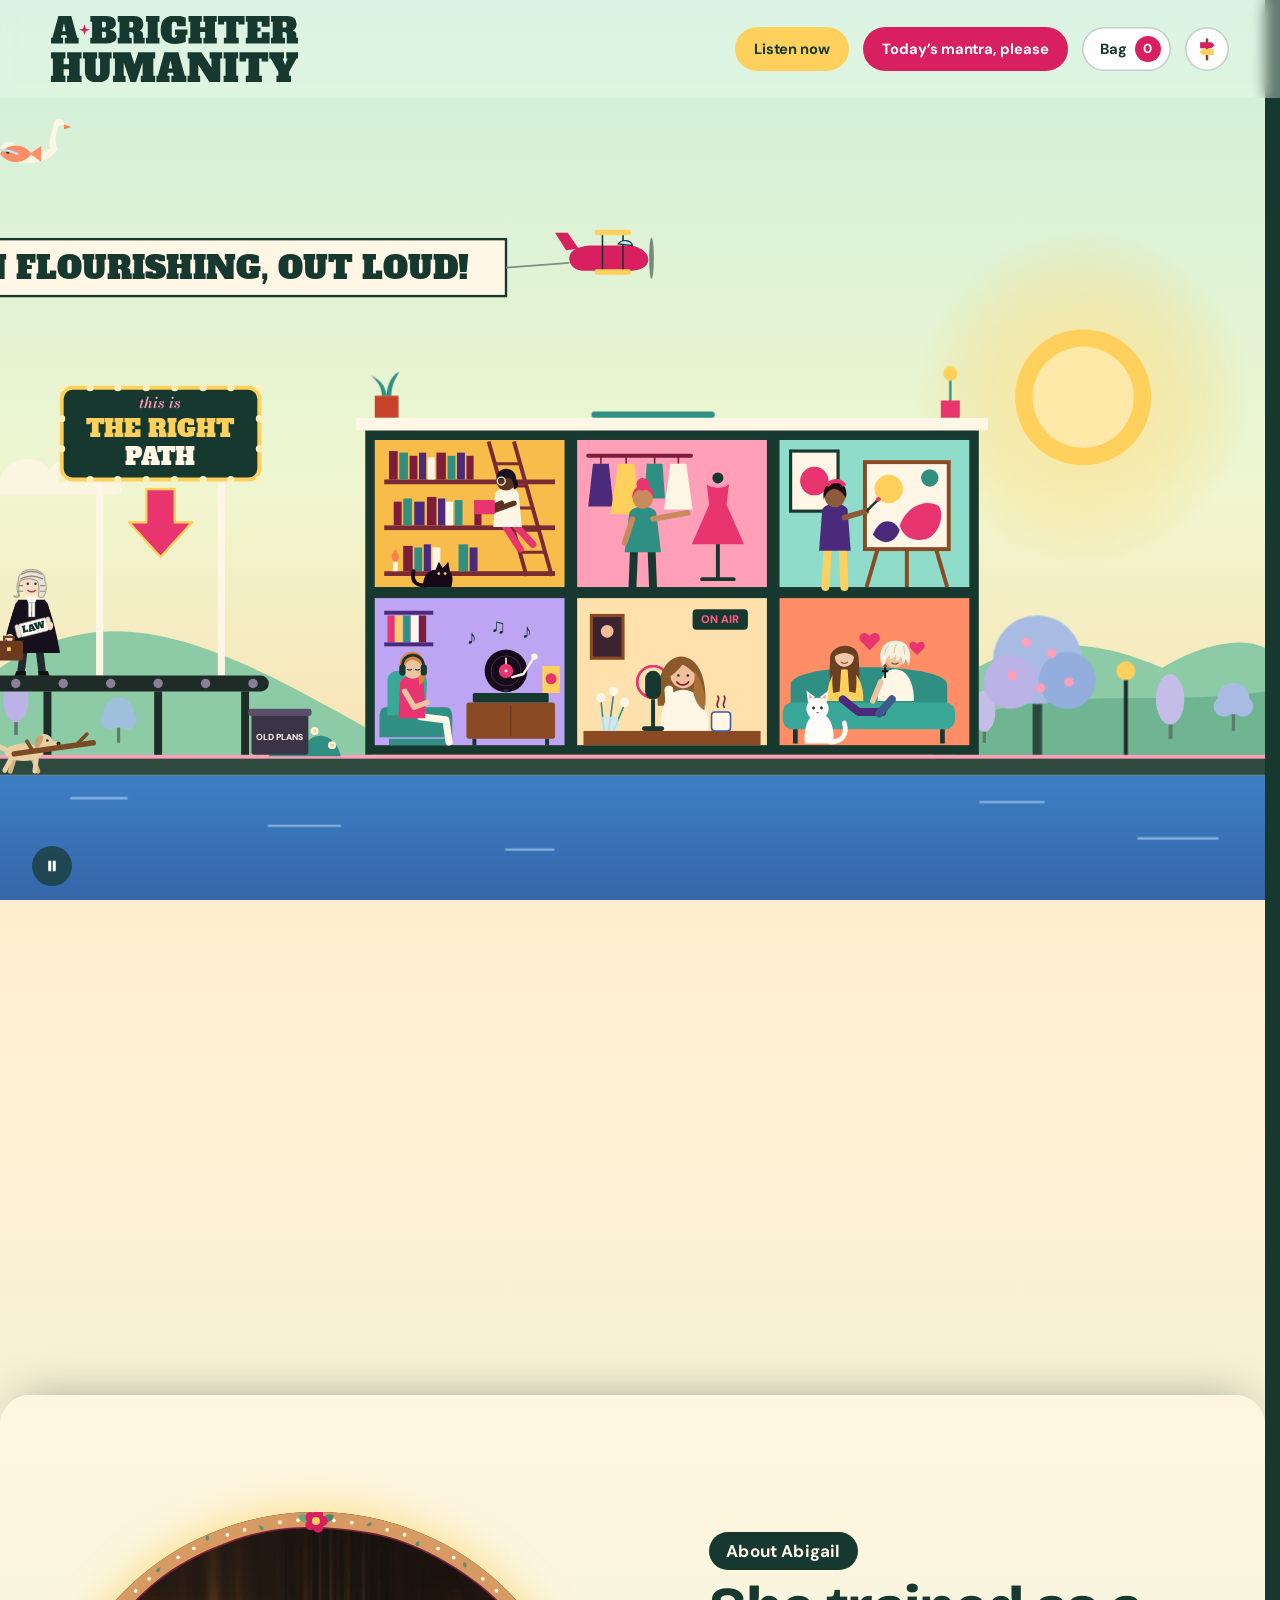
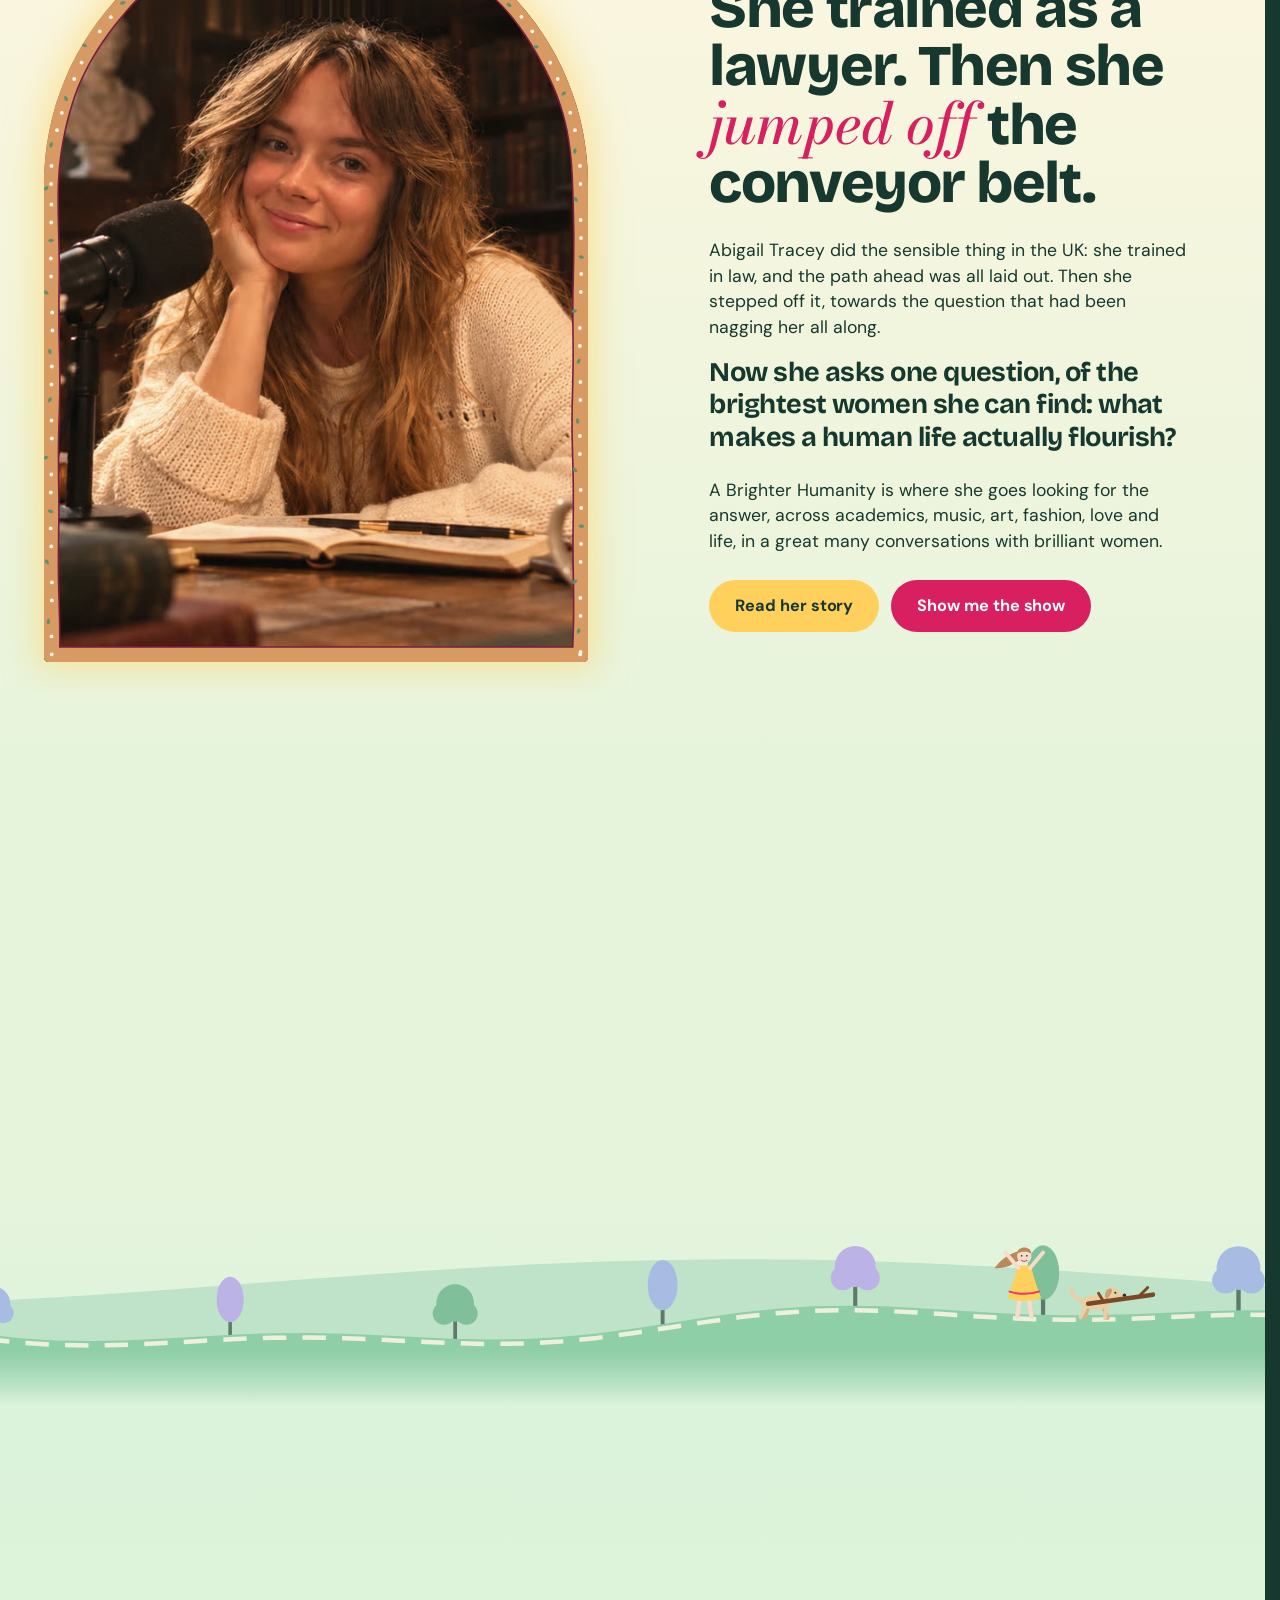
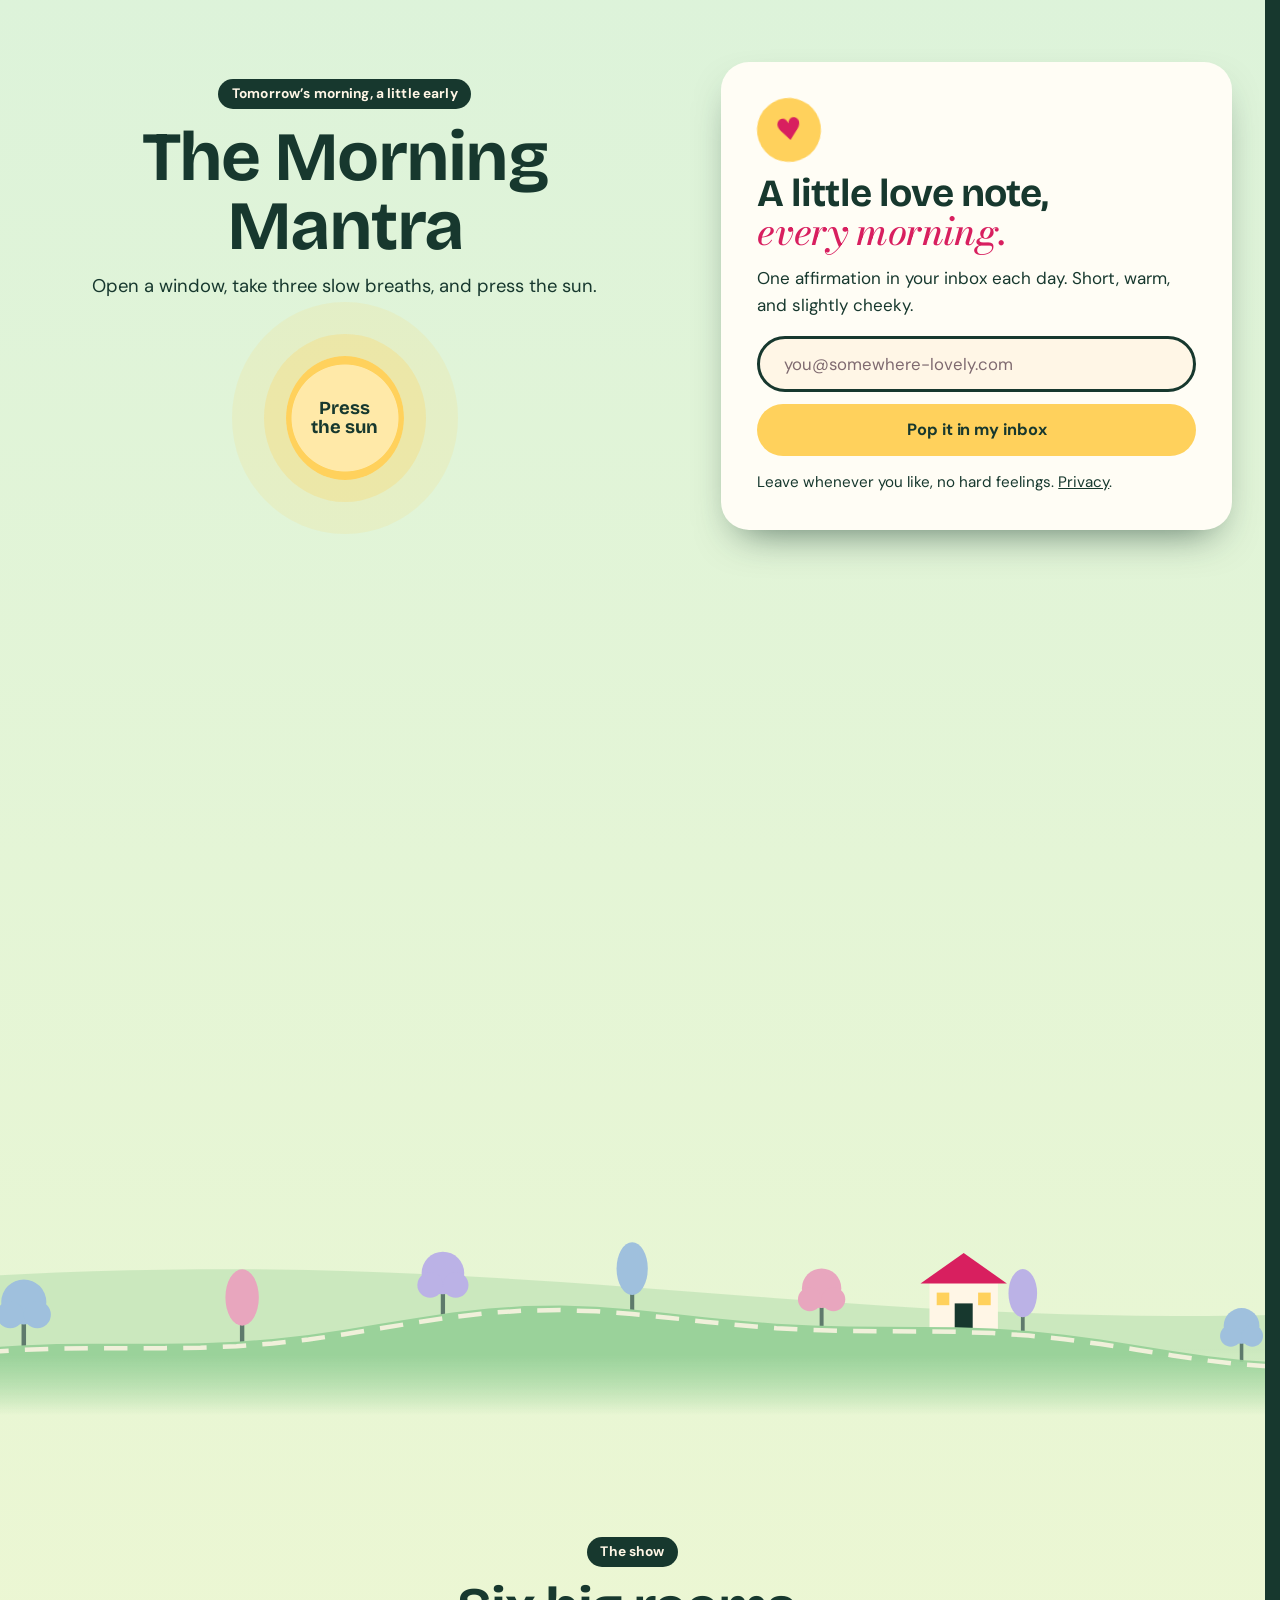
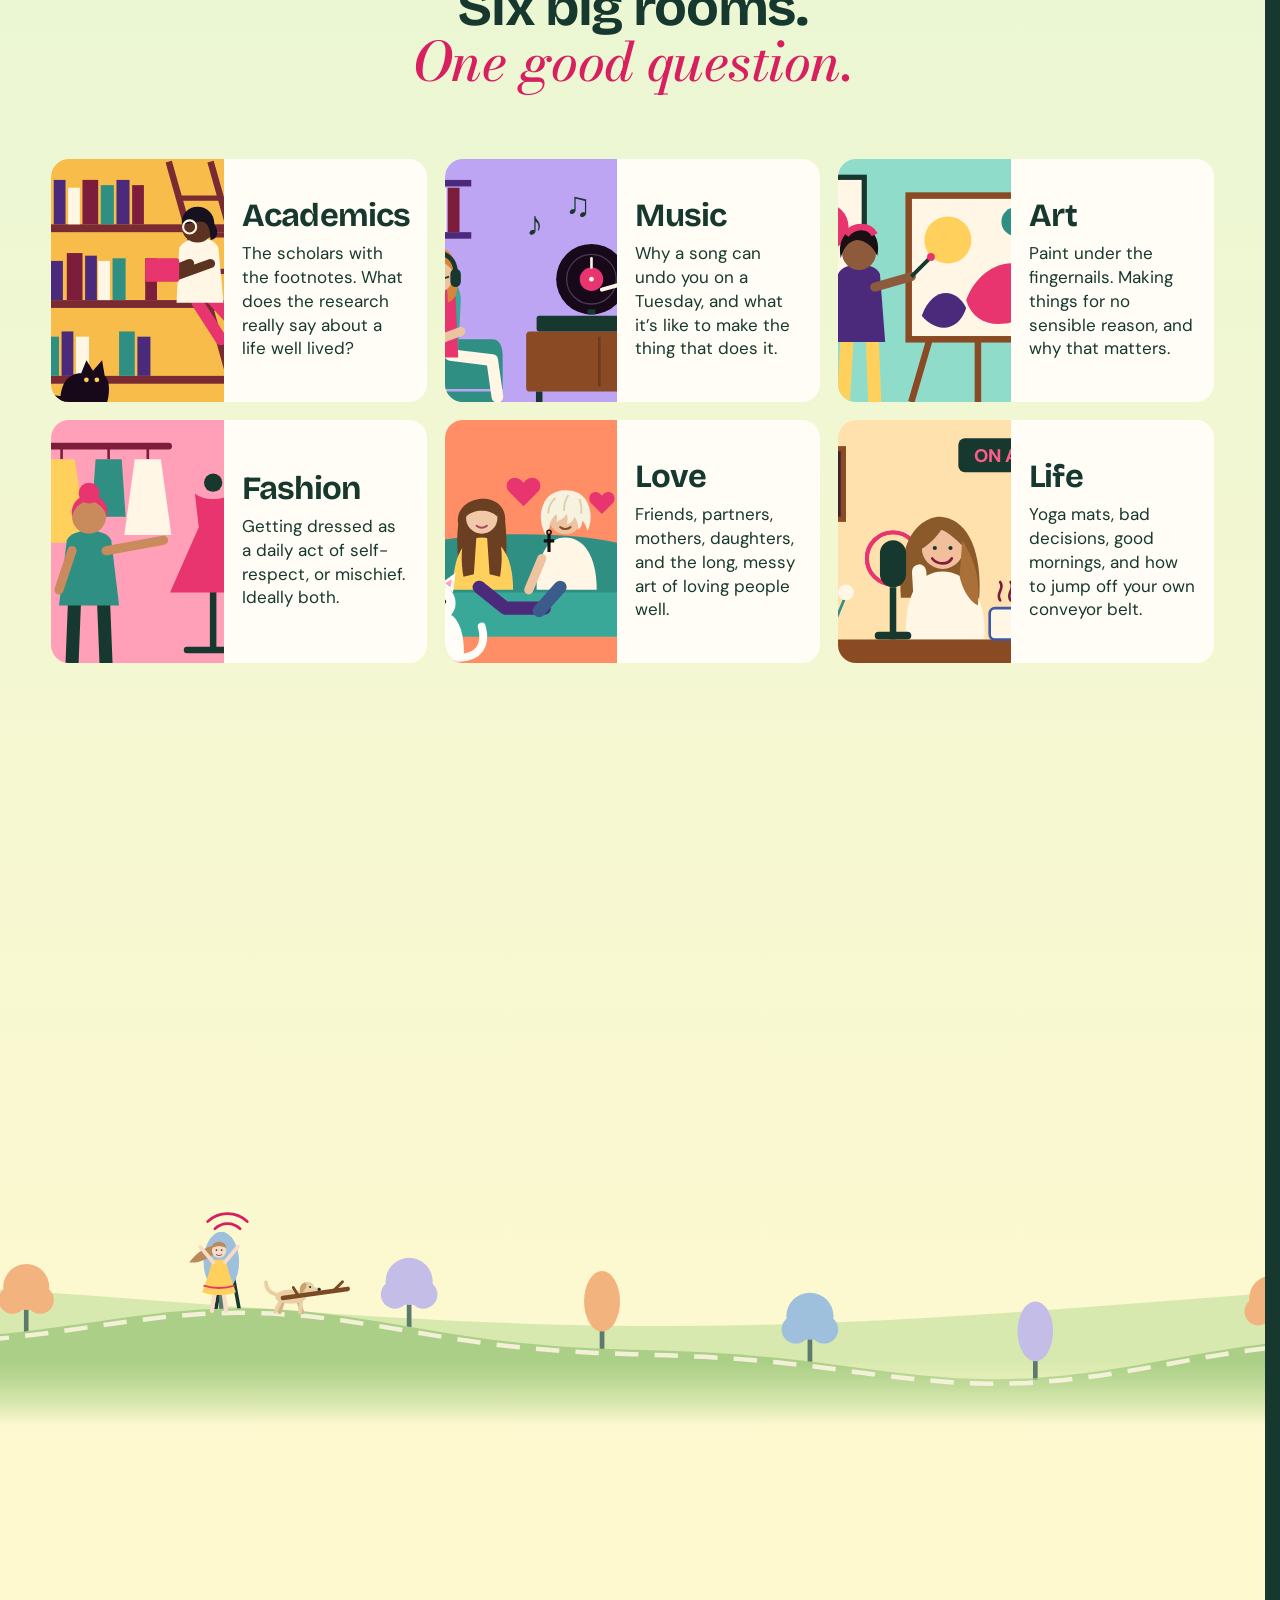
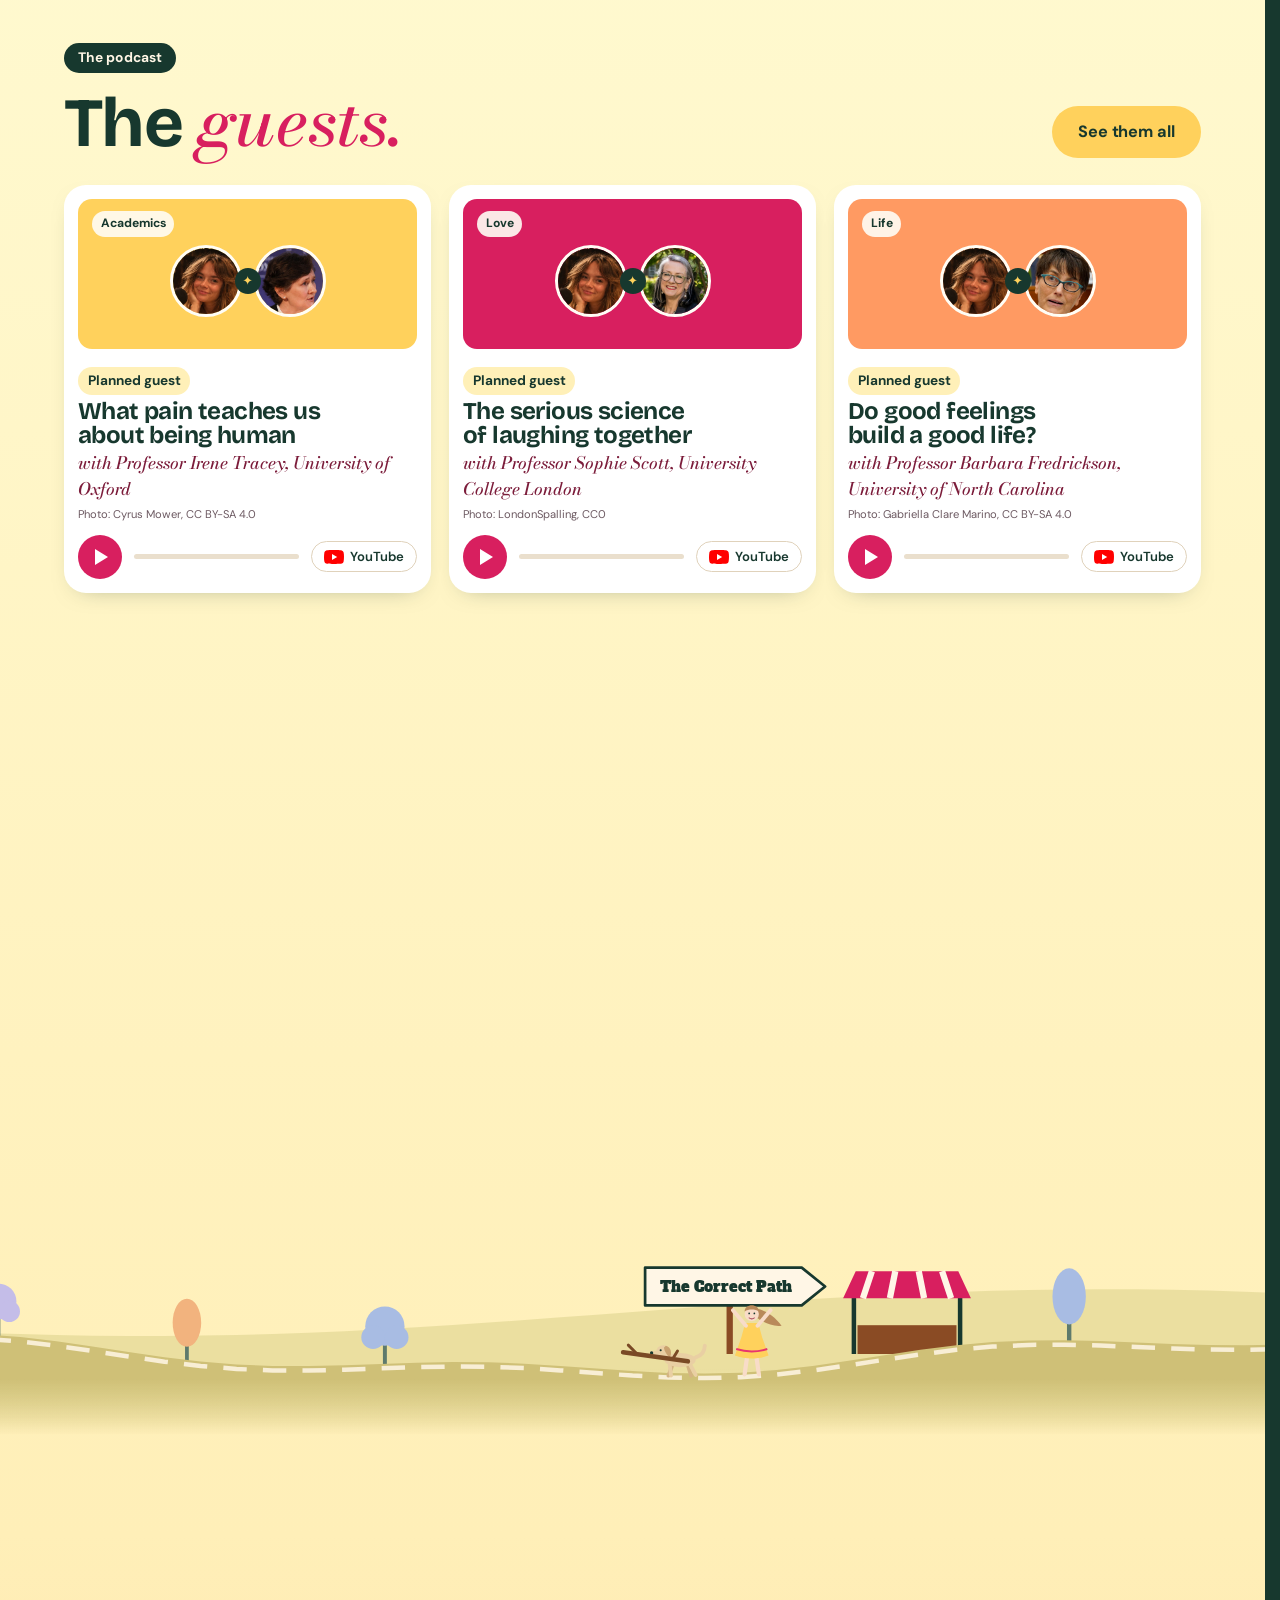
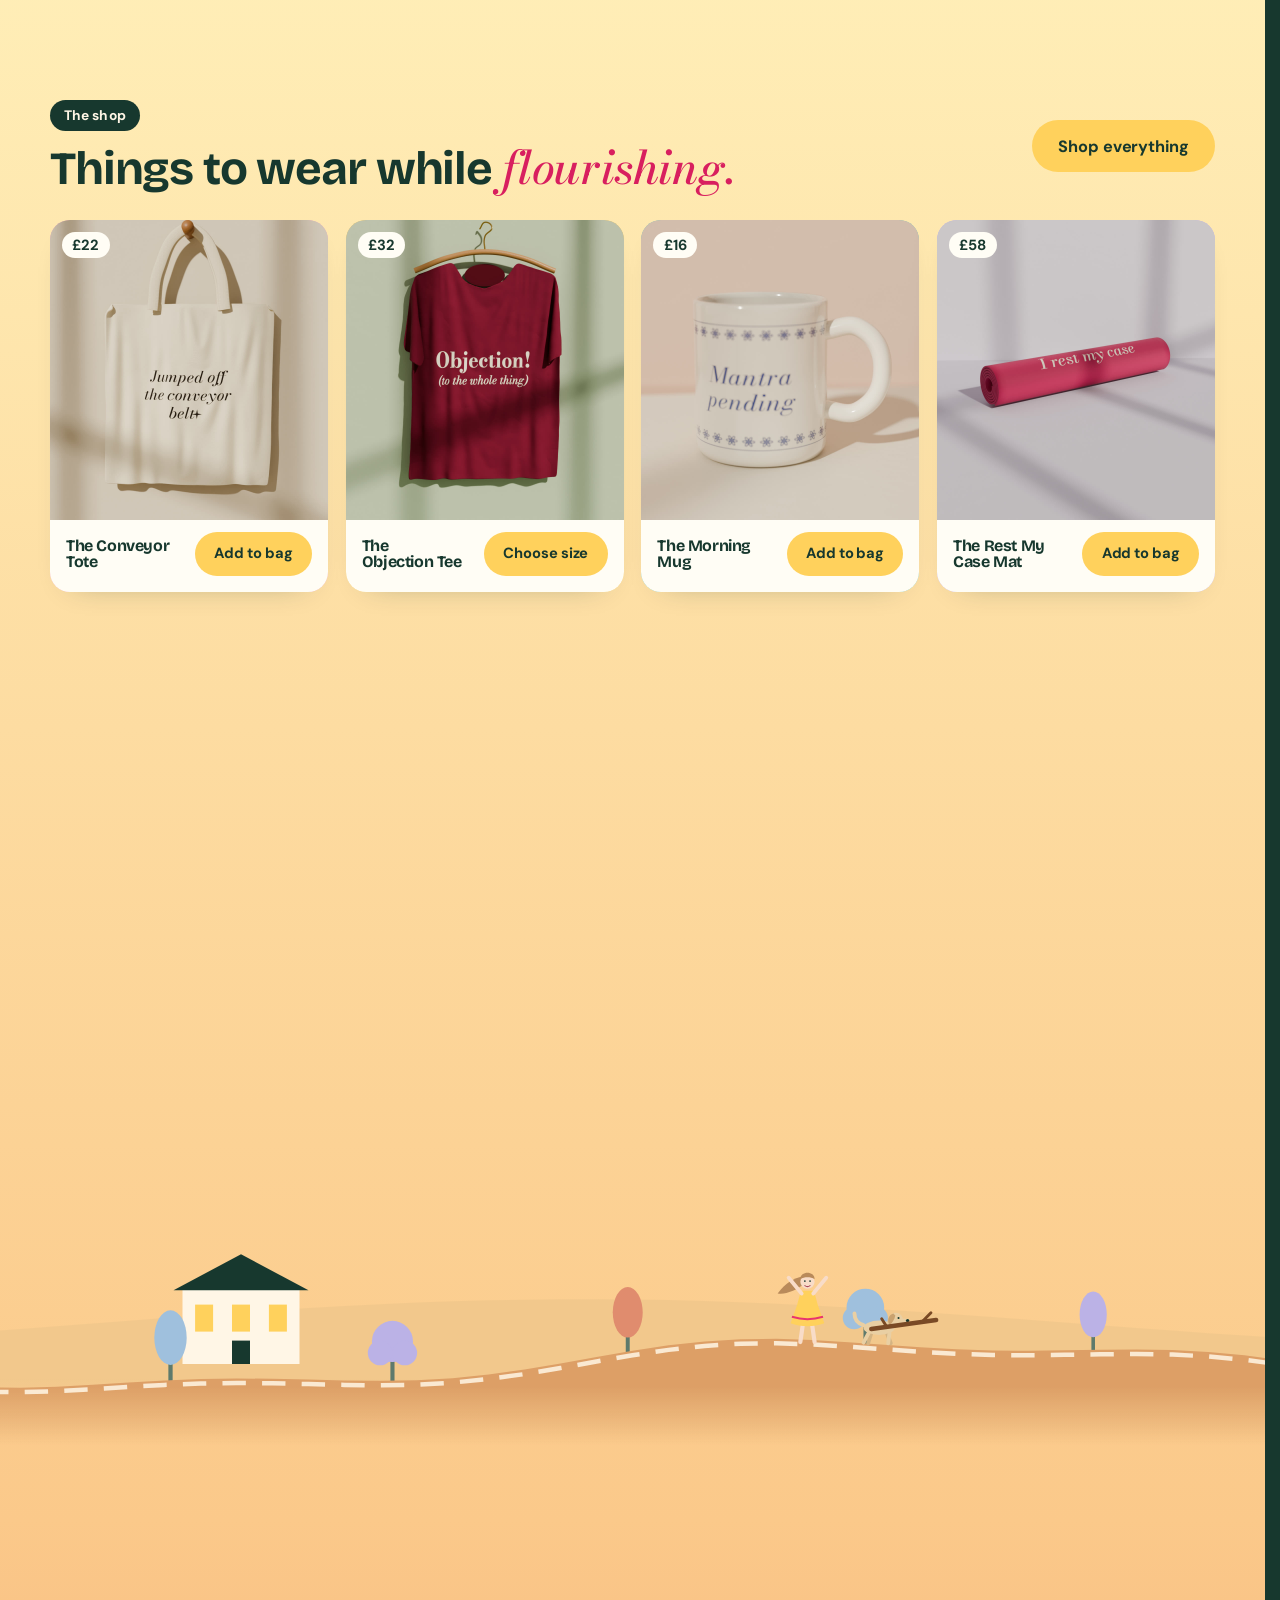
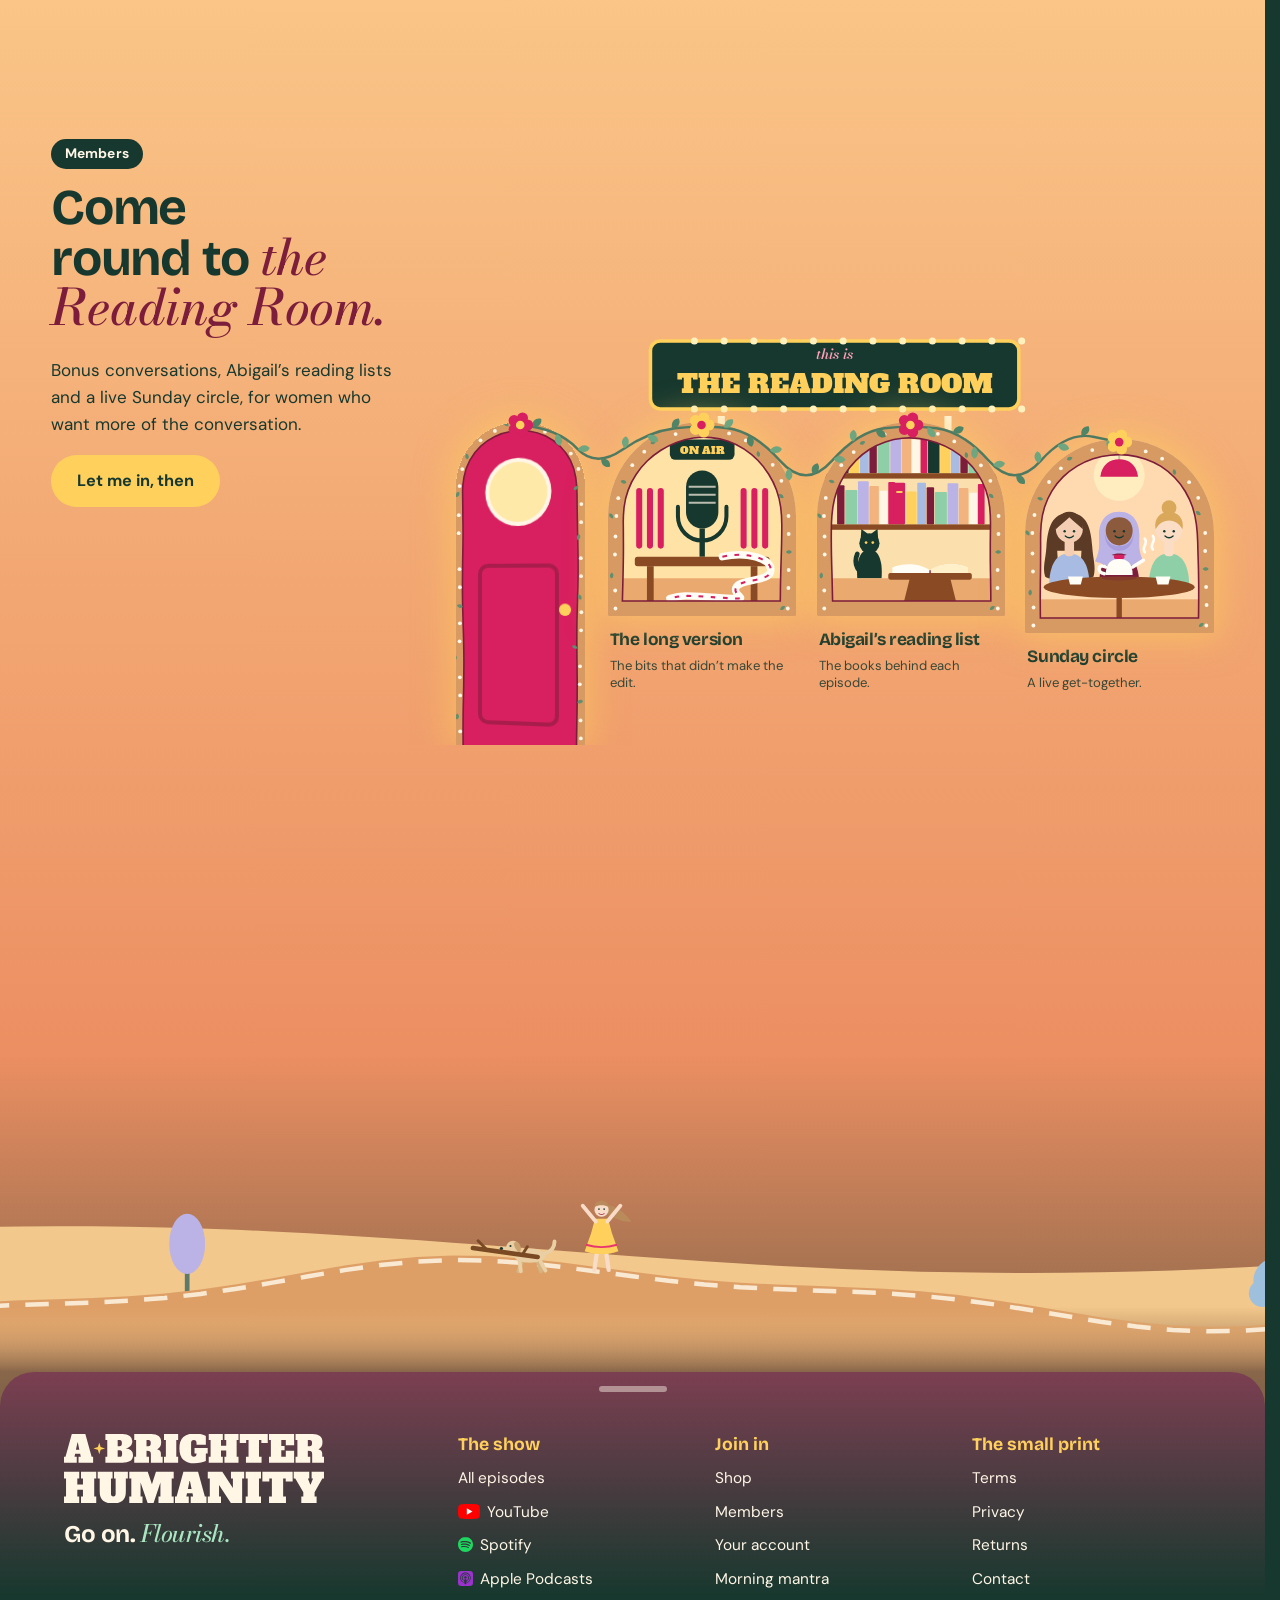
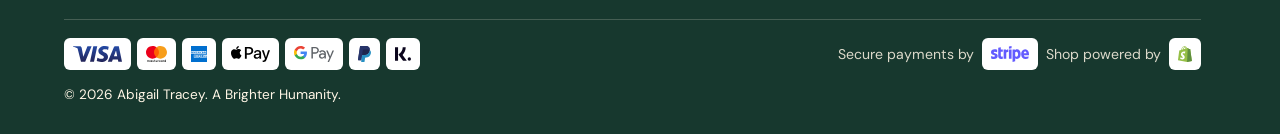
==== index.html @ fc18c1ee "Preview of the site" ====
<!doctype html>
<html lang="en-GB">
<head>
<meta charset="utf-8">
<meta name="robots" content="noindex, nofollow">
<meta name="viewport" content="width=device-width, initial-scale=1">
<title>A Brighter Humanity with Abigail Tracey</title>
<meta name="description" content="A podcast on human flourishing with Abigail Tracey, who trained as a lawyer and jumped off the conveyor belt. Academics, music, art, fashion, love and life, in conversation with women.">
<meta property="og:title" content="A Brighter Humanity — a podcast with Abigail Tracey">
<meta property="og:description" content="Human flourishing, out loud. Academics, music, art, fashion, love and life, in conversation with women.">
<meta property="og:image" content="assets/img/cover.jpg">
<meta name="theme-color" content="#17382E">
<link rel="icon" href="assets/img/favicon.svg" type="image/svg+xml">
<link rel="preload" href="assets/fonts/bodoni-moda-latin-wght-normal.woff2" as="font" type="font/woff2" crossorigin>
<link rel="stylesheet" href="assets/styles.css">
</head>
<body class="home">
<a class="skip" href="#main">Skip to the good bit</a>
<div data-nav></div>
<main id="main">

<div class="anchor" id="top"></div>
<section class="hero panel">
  <h1 class="sr">A Brighter Humanity with Abigail Tracey</h1>

  <div class="sky" aria-hidden="true"><i class="sky-night"></i><i class="sky-dawn"></i></div>
  <div class="stage">
  <svg class="layer stars" viewBox="0 70 1600 760" preserveAspectRatio="xMidYMax meet" aria-hidden="true"><g fill="#FFF6E6">
      <path d="M120 70l3 9 9 3-9 3-3 9-3-9-9-3 9-3z"/><circle cx="330" cy="48" r="2.5"/><circle cx="520" cy="110" r="2"/>
      <circle cx="1210" cy="130" r="2.5"/><circle cx="1480" cy="70" r="2"/>
      <circle cx="60" cy="210" r="2"/><path d="M1530 230l2 7 7 2-7 2-2 7-2-7-7-2 7-2z"/><circle cx="720" cy="40" r="2"/><circle cx="900" cy="130" r="2"/>
    </g>
</svg>
  <svg class="layer sun" viewBox="0 70 1600 760" preserveAspectRatio="xMidYMax meet" aria-hidden="true"><defs><radialGradient id="sun-glow"><stop offset="0" stop-color="#FFE9A8" stop-opacity=".9"/><stop offset="1" stop-color="#FFD15C" stop-opacity="0"/></radialGradient></defs><g>
      <circle cx="1370" cy="470" r="210" fill="url(#sun-glow)"/>
      <circle cx="1370" cy="470" r="86" fill="#FFD15C"/>
      <circle cx="1370" cy="470" r="64" fill="#FFE9A8"/>
    </g>
</svg>
  <svg class="layer" viewBox="0 70 1600 760" preserveAspectRatio="xMidYMax meet" aria-hidden="true"><!-- far hills -->
    <rect x="-1200" y="650" width="1200" height="130" fill="#8CCBA6"/><rect x="1600" y="625" width="1200" height="155" fill="#8CCBA6"/><rect x="1600" y="680" width="1200" height="100" fill="#6FB592"/>
    <path d="M0 650 C 140 560 260 610 470 730 L 470 780 L 0 780Z" fill="#8CCBA6"/>
    <path d="M1180 690 C 1290 590 1400 620 1470 650 C 1520 620 1570 610 1600 625 L1600 780 L1180 780Z" fill="#8CCBA6"/>
    <path d="M1210 720 C 1320 670 1470 700 1600 680 L1600 780 L1210 780Z" fill="#6FB592"/>

    <!-- balloon --><g class="woods"><rect x="-122" y="706" width="5.0" height="34" fill="#5E7A6C"/><circle cx="-120" cy="692" r="24" fill="#A8BCE3"/><circle cx="-134" cy="704" r="15" fill="#A8BCE3"/><circle cx="-106" cy="704" r="15" fill="#A8BCE3"/><rect x="18" y="704" width="4.5" height="31" fill="#5E7A6C"/><ellipse cx="20" cy="690" rx="16" ry="29" fill="#BBB2E6"/><rect x="148" y="718" width="4.0" height="27" fill="#5E7A6C"/><circle cx="150" cy="707" r="19" fill="#9FC0DD"/><circle cx="139" cy="716" r="12" fill="#9FC0DD"/><circle cx="161" cy="716" r="12" fill="#9FC0DD"/><rect x="1478" y="706" width="5.0" height="34" fill="#5E7A6C"/><ellipse cx="1480" cy="690" rx="18" ry="32" fill="#C4BDE8"/><rect x="1558" y="701" width="4.2" height="29" fill="#5E7A6C"/><circle cx="1560" cy="689" r="20" fill="#A8BCE3"/><circle cx="1548" cy="699" r="13" fill="#A8BCE3"/><circle cx="1572" cy="699" r="13" fill="#A8BCE3"/><rect x="1658" y="711" width="5.0" height="34" fill="#5E7A6C"/><ellipse cx="1660" cy="695" rx="18" ry="32" fill="#BBB2E6"/><rect x="1788" y="704" width="4.5" height="31" fill="#5E7A6C"/><circle cx="1790" cy="692" r="22" fill="#9FC0DD"/><circle cx="1777" cy="703" r="14" fill="#9FC0DD"/><circle cx="1803" cy="703" r="14" fill="#9FC0DD"/><rect x="1243" y="718" width="4.0" height="27" fill="#5E7A6C"/><ellipse cx="1245" cy="705" rx="14" ry="26" fill="#C4BDE8"/></g>

</svg>
  <div class="veil" aria-hidden="true"></div>
  <svg class="layer scene" viewBox="0 70 1600 760" preserveAspectRatio="xMidYMax meet" role="img" aria-label="An illustrated townhouse at sunrise. People read, paint, sew, listen to records, relax and record a podcast in its rooms, and someone does yoga on the roof. A barrister leaps off a conveyor belt, throws away her wig and gown, and runs off in a summer dress after a dog with a big stick.">
    <defs>
      <linearGradient id="river" x1="0" y1="0" x2="0" y2="1"><stop offset="0" stop-color="#3E7FC4"/><stop offset="1" stop-color="#23306E"/></linearGradient>
    </defs>
        
<!-- clouds -->
    <g data-depth="10"><g transform="translate(0 110)">
      <path class="cloud c-a" d="M0 300c10-30 50-30 62-10 18-22 62-18 70 10 24 0 30 22 12 22H-6c-20 0-16-22 6-22z" fill="#FFF6E6" opacity=".75"/>
      
    </g></g>
    
    
    
        <!-- birds -->
    <!-- road and river -->
    <rect x="-1200" y="760" width="4000" height="26" fill="#2E4A3E"/>
    <rect x="-1200" y="760" width="4000" height="5" fill="#FF9FB8"/>
    <rect x="-1200" y="786" width="4000" height="520" fill="url(#river)"/>
    <g class="ripple" stroke="#BFE3FF" stroke-width="3" stroke-linecap="round" opacity=".55">
      <path d="M90 815h70M340 850h90M1240 820h80M1440 866h100M640 880h60"/>
    </g>
    <g class="swan">
      <path d="M0 0c18 16 56 16 70-2 4-5-4-6-10-3-14 6-30 2-40-6-8-7-20-6-20 11z" fill="#FFF6E6"/>
      <path d="M66 -3c-8-14 2-26 2-34 0-8 12-9 13-1 0 2-7 1-8 5-1 8-6 16 1 28z" fill="#FFF6E6"/>
      <path d="M81 -37l9 3-9 3z" fill="#FF7F4F"/>
    </g>

<g class="birds" fill="none" stroke="#111" stroke-width="3" stroke-linecap="round"><path d="M0 0q8-9 15 0q8-9 15 0"/><path d="M40 -24q6-7 11 0q6-7 11 0"/><path d="M50 20q6-7 11 0q6-7 11 0"/></g>
    <g class="fish-jump"><path d="M0 0c10-14 30-14 40 0-10 14-30 14-40 0z" fill="#FF8E67"/><path d="M38 0l14-10v20z" fill="#FF8E67"/><circle cx="10" cy="-2" r="2" fill="#17382E"/></g>
    <g class="splash" stroke="#BFE3FF" stroke-width="3" fill="none" stroke-linecap="round"><path d="M-22 0q22-10 44 0"/></g>
    <!-- plane towing the title -->
    <g class="tow">
      <path d="M-220 108l-22 12 14 24-14 24 22 12z" fill="#FFF6E6" stroke="#17382E" stroke-width="3"/><rect x="-220" y="108" width="860" height="72" fill="#FFF6E6" stroke="#17382E" stroke-width="3"/>
      <text class="banner-text" x="210" y="159" text-anchor="middle" font-family="Alfa Slab One, serif" font-size="40" fill="#17382E">HUMAN FLOURISHING, OUT LOUD!</text>
      <path d="M640 144l80-6" stroke="#7A8F86" stroke-width="2.5"/>
      <path d="M720 132c0-10 12-16 30-16h44c14 0 26 8 26 18s-12 14-26 14h-54c-12 0-20-6-20-16z" fill="#D81F5F"/>
      <path d="M716 122l-14-22h16l14 20z" fill="#D81F5F"/>
      <rect x="752" y="96" width="46" height="7" rx="3" fill="#FFD15C"/><rect x="752" y="146" width="46" height="7" rx="3" fill="#FFD15C"/><path d="M762 103v43M788 103v43" stroke="#17382E" stroke-width="2"/>
      <path d="M782 114c4-6 16-6 18 2z" fill="#BFE3FF" stroke="#17382E" stroke-width="1.5"/>
      <ellipse class="prop" cx="824" cy="132" rx="3" ry="26" fill="#17382E" opacity=".55"/>
    </g>
    <!-- Welcome to fabulous... the right path. -->
    <g class="vegas">
      <path d="M126 412v248M280 412v248" stroke="#FFF6E6" stroke-width="9"/>
      <rect x="78" y="296" width="250" height="116" rx="14" fill="#17382E" stroke="#FFD15C" stroke-width="5"/>
      <text x="203" y="322" text-anchor="middle" font-family="Bodoni Moda, serif" font-style="italic" font-weight="600" font-size="19" fill="#FF9FB8">this is</text>
      <text x="203" y="358" text-anchor="middle" font-family="Alfa Slab One, serif" font-size="30" fill="#FFD15C">THE RIGHT</text>
      <text x="203" y="394" text-anchor="middle" font-family="Alfa Slab One, serif" font-size="30" fill="#FFF6E6">PATH</text>
      <path class="sign-arrow" d="M185 424h36v42h22l-40 44-40-44h22z" fill="#E8356F" stroke="#FFD15C" stroke-width="3" stroke-linejoin="round"/>
      <g class="bulbs-a" fill="#FFF1BE"><circle cx="114" cy="296" r="4.5"/><circle cx="185" cy="296" r="4.5"/><circle cx="257" cy="296" r="4.5"/><circle cx="328" cy="296" r="4.5"/><circle cx="328" cy="373" r="4.5"/><circle cx="292" cy="412" r="4.5"/><circle cx="221" cy="412" r="4.5"/><circle cx="149" cy="412" r="4.5"/><circle cx="78" cy="412" r="4.5"/><circle cx="78" cy="335" r="4.5"/></g>
      <g class="bulbs-b" fill="#FFF1BE"><circle cx="78" cy="296" r="4.5"/><circle cx="149" cy="296" r="4.5"/><circle cx="221" cy="296" r="4.5"/><circle cx="292" cy="296" r="4.5"/><circle cx="328" cy="335" r="4.5"/><circle cx="328" cy="412" r="4.5"/><circle cx="257" cy="412" r="4.5"/><circle cx="185" cy="412" r="4.5"/><circle cx="114" cy="412" r="4.5"/><circle cx="78" cy="373" r="4.5"/></g>
    </g>
    <!-- CONVEYOR BELT: she jumps off -->
    <g class="belt">
      
      <rect x="-1200" y="660" width="1540" height="20" rx="10" fill="#1E2B26"/>
      <g class="rollers" fill="#8B7F95"><circle cx="20" cy="670" r="6"/><circle cx="80" cy="670" r="6"/><circle cx="140" cy="670" r="6"/><circle cx="200" cy="670" r="6"/><circle cx="260" cy="670" r="6"/><circle cx="320" cy="670" r="6"/></g>
      <path d="M60 680v80M200 680v80M310 680v80" stroke="#1E2B26" stroke-width="10"/>
      <g class="case c1"><rect x="-70" y="634" width="38" height="26" rx="3" fill="#17382E" stroke="#8B7F95" stroke-width="2"/><path d="M-60 634v-6h18v6" fill="none" stroke="#8B7F95" stroke-width="3"/></g>
      <g class="case c2"><rect x="-70" y="634" width="38" height="26" rx="3" fill="#17382E" stroke="#8B7F95" stroke-width="2"/><path d="M-60 634v-6h18v6" fill="none" stroke="#8B7F95" stroke-width="3"/></g>
      
    </g>
    <!-- flower patch landing -->
    <g class="flowers">
      <path d="M340 762c10-30 30-30 45-14 14-20 40-14 46 14z" fill="#2F8F83"/>
      <g fill="#FFF6E6"><circle cx="360" cy="742" r="5"/><circle cx="398" cy="730" r="5"/><circle cx="420" cy="748" r="5"/></g>
      <g fill="#FFD15C"><circle cx="360" cy="742" r="2"/><circle cx="398" cy="730" r="2"/><circle cx="420" cy="748" r="2"/></g>
    </g>
    
    <g class="wigfly"><g class="wig-spin"><path d="M22 590c-5-8-5-18-2-26-1-25 44-25 43 0 3 8 3 18-2 26-3 3-7 3-9 0 2-9 2-18-2-25-8-5-20-5-28 0-3 7-3 16-2 25-2 3-6 3-8 0z" fill="#E9E3D6" stroke="#8d8579"/></g></g>
    <g class="gownfly"><path d="M22 590c-10 16-16 44-20 62h74c-4-18-10-46-20-62z" fill="#15101C"/></g>
    <g class="casefly"><rect x="0" y="600" width="46" height="32" rx="3" fill="#6B3A1F"/><path d="M15 600v-6h16v6" fill="none" stroke="#6B3A1F" stroke-width="3"/><rect x="20" y="611" width="6" height="6" fill="#FFD15C"/></g>
    <g fill="#FFFDF8" stroke="#b8ae9e"><rect class="paper p1" x="0" y="0" width="17" height="23"/><rect class="paper p2" x="0" y="0" width="17" height="23"/><rect class="paper p3" x="0" y="0" width="17" height="23"/><rect class="paper p4" x="0" y="0" width="17" height="23"/></g>
    <!-- old plans bin -->
    <g class="bin"><rect x="318" y="708" width="72" height="52" rx="3" fill="#3B3346"/><rect x="314" y="702" width="80" height="9" rx="3" fill="#5A4F68"/><text x="354" y="742" text-anchor="middle" font-family="DM Sans, sans-serif" font-weight="800" font-size="11" fill="#FFF6E6">OLD PLANS</text></g>

    <!-- HOUSE -->
    <rect x="462" y="346" width="776" height="414" fill="#17382E"/>
    <rect x="450" y="334" width="800" height="16" rx="3" fill="#FFF6E6"/>

    <!-- Library -->
    <g class="room">
      <rect x="474" y="362" width="240" height="186" fill="#F7BC4A"/>
      <g id="shelves">
        <rect x="486" y="412" width="216" height="6" fill="#7A2A32"/><rect x="486" y="470" width="216" height="6" fill="#7A2A32"/><rect x="486" y="528" width="216" height="6" fill="#7A2A32"/>
        <g fill="#7C1D3B"><rect x="492" y="376" width="11" height="36"/><rect x="518" y="382" width="10" height="30"/><rect x="552" y="378" width="12" height="34"/><rect x="590" y="382" width="9" height="30"/><rect x="498" y="440" width="10" height="30"/><rect x="540" y="434" width="12" height="36"/><rect x="600" y="438" width="9" height="32"/><rect x="510" y="496" width="12" height="32"/></g>
        <g fill="#2F8F83"><rect x="505" y="378" width="11" height="34"/><rect x="566" y="382" width="10" height="30"/><rect x="510" y="436" width="11" height="34"/><rect x="575" y="438" width="10" height="32"/><rect x="524" y="498" width="10" height="30"/><rect x="580" y="494" width="12" height="34"/></g>
        <g fill="#4B2A7B"><rect x="530" y="378" width="9" height="34"/><rect x="578" y="378" width="10" height="34"/><rect x="524" y="440" width="13" height="30"/><rect x="554" y="436" width="9" height="34"/><rect x="536" y="494" width="9" height="34"/><rect x="594" y="498" width="10" height="30"/></g>
        <g fill="#FFF6E6"><rect x="541" y="384" width="9" height="28"/><rect x="564" y="440" width="9" height="30"/><rect x="547" y="498" width="10" height="30"/></g>
      </g>
      <path d="M618 364l48 170M650 364l48 170" stroke="#7A2A32" stroke-width="5"/>
      <path d="M626 392h32M634 420h32M642 448h32M650 476h32M658 504h32" stroke="#7A2A32" stroke-width="4"/>
      <!-- scholar on the ladder -->
      <g class="legswing"><path d="M640 472l18 28" stroke="#E8356F" stroke-width="9" stroke-linecap="round"/><path d="M652 470l22 24" stroke="#E8356F" stroke-width="9" stroke-linecap="round"/></g>
      <path d="M626 430c6-10 26-10 30 0l4 42h-36z" fill="#FFF6E6"/>
      <path d="M634 442l-20 8M650 442l-28 10" stroke="#5A3420" stroke-width="7" stroke-linecap="round"/>
      <rect class="readbook" x="600" y="438" width="26" height="18" rx="2" fill="#E8356F"/>
      <circle cx="640" cy="414" r="12" fill="#5A3420"/>
      <path d="M628 412c-1-18 25-18 25 0 4 6 2 12-3 12 0-8-2-14-7-14-6 0-10 2-15 2z" fill="#16101F"/>
      <circle cx="634" cy="414" r="5" fill="none" stroke="#FFF6E6" stroke-width="1.6"/>
      <g class="flame"><path d="M498 516c-5-6-2-10 2-16 4 6 7 10 2 16z" fill="#FF7F4F"/></g>
      <rect x="497" y="516" width="6" height="12" fill="#FFF6E6"/>
    <!-- black cat, library floor -->
      <g transform="translate(-505 214)"><path d="M1040 334c0-14 6-22 16-22l4-10 5 8 7-8 2 12c6 6 2 20 2 20z" fill="#17081A"/><circle cx="1060" cy="317" r="1.8" fill="#FFD15C"/><circle cx="1068" cy="317" r="1.8" fill="#FFD15C"/><path class="tail" d="M1042 332c-14 0-16-8-14-18" stroke="#17081A" stroke-width="5" fill="none" stroke-linecap="round"/></g>
    </g>

    <!-- Atelier -->
    <g class="room">
      <rect x="730" y="362" width="240" height="186" fill="#FF9FB8"/>
      <path d="M744 382h130" stroke="#7C1D3B" stroke-width="5" stroke-linecap="round"/>
      <g class="hang" style="--d:0s"><path d="M760 382v10" stroke="#7C1D3B" stroke-width="2"/><path d="M750 392h20l6 54h-32z" fill="#4B2A7B"/></g>
      <g class="hang" style="--d:-1s"><path d="M792 382v10" stroke="#7C1D3B" stroke-width="2"/><path d="M782 392h20l10 64h-40z" fill="#FFD15C"/></g>
      <g class="hang" style="--d:-2s"><path d="M828 382v10" stroke="#7C1D3B" stroke-width="2"/><path d="M818 392h20l3 44h-26z" fill="#2F8F83"/></g>
      <g class="hang" style="--d:-.5s"><path d="M858 382v10" stroke="#7C1D3B" stroke-width="2"/><path d="M848 392h20l8 58h-36z" fill="#FFF6E6"/></g>
      <path d="M908 470v66M888 538h40" stroke="#17382E" stroke-width="5" stroke-linecap="round"/>
      <path class="dress" d="M894 418c6 6 22 6 28 0l-3 26 22 50h-66l22-50z" fill="#E8356F"/>
      <circle cx="908" cy="410" r="7" fill="#17382E"/>
      <!-- designer -->
      <path d="M800 548l2-50M826 548l-2-50" stroke="#17382E" stroke-width="10" stroke-linecap="round"/>
      <path d="M796 454c4-10 30-10 34 0l6 50h-46z" fill="#2F8F83"/>
      <path class="pin-arm" d="M826 462l44-8" stroke="#C98A5C" stroke-width="7" stroke-linecap="round"/>
      <path d="M800 462l-10 30" stroke="#C98A5C" stroke-width="7" stroke-linecap="round"/>
      <circle cx="813" cy="436" r="13" fill="#C98A5C"/>
      <path d="M800 436c-3-22 30-22 27 0-3-8-9-12-14-12s-11 4-13 12z" fill="#E8356F"/>
      <circle cx="813" cy="418" r="8" fill="#E8356F"/>
    </g>

    <!-- Painter -->
    <g class="room">
      <rect x="986" y="362" width="240" height="186" fill="#8FDCCB"/>
      <rect x="1000" y="376" width="60" height="76" fill="#FFF6E6" stroke="#17382E" stroke-width="4"/>
      <circle cx="1030" cy="414" r="18" fill="#E8356F"/>
      <rect x="1094" y="390" width="106" height="110" fill="#FFF6E6" stroke="#8A4B24" stroke-width="5"/>
      <path d="M1110 500l-14 48M1184 500l14 48M1147 500v48" stroke="#8A4B24" stroke-width="5"/>
      <circle class="blob b1" cx="1124" cy="424" r="18" fill="#FFD15C"/>
      <path class="blob b2" d="M1138 470c10-26 34-34 50-24 8 16-4 40-20 42-14 2-26-4-30-18z" fill="#E8356F"/>
      <path class="blob b3" d="M1104 482c8-22 26-22 34-6-6 18-22 20-34 6z" fill="#4B2A7B"/>
      <circle class="blob b4" cx="1176" cy="410" r="11" fill="#2F8F83"/>
      <!-- painter -->
      <path d="M1044 548l3-52M1068 548l-2-52" stroke="#FFD15C" stroke-width="10" stroke-linecap="round"/>
      <path d="M1040 450c4-10 28-10 32 0l4 52h-40z" fill="#4B2A7B"/>
      <g class="brush-arm"><path d="M1068 460l28-8" stroke="#8D5A3B" stroke-width="7" stroke-linecap="round"/><path d="M1096 452l14-14" stroke="#17382E" stroke-width="3"/><circle cx="1111" cy="437" r="3" fill="#E8356F"/></g>
      <circle cx="1056" cy="434" r="13" fill="#8D5A3B"/>
      <path d="M1042 438c-6-30 34-32 28-2-4-8-10-12-16-12-6 1-10 6-12 14z" fill="#1A0F12"/>
      <path d="M1046 420c6-8 18-8 22 0" stroke="#E8356F" stroke-width="5" fill="none"/>
    </g>

    <!-- Record room: she's listening, not playing -->
    <g class="room">
      <rect x="474" y="562" width="240" height="186" fill="#BDA5F4"/>
      <rect x="486" y="578" width="62" height="5" fill="#4B2A7B"/><g><rect x="490" y="584" width="9" height="34" fill="#E8356F"/><rect x="500" y="584" width="9" height="34" fill="#FFD15C"/><rect x="510" y="584" width="9" height="34" fill="#2F8F83"/><rect x="520" y="584" width="9" height="34" fill="#FFF6E6"/><rect x="530" y="584" width="9" height="34" fill="#7C1D3B"/></g><rect x="486" y="618" width="62" height="5" fill="#4B2A7B"/>
      <!-- sideboard and record player -->
      <rect x="590" y="694" width="112" height="46" rx="3" fill="#8A4B24"/><path d="M600 740v8M692 740v8" stroke="#17382E" stroke-width="5"/><path d="M646 698v38" stroke="#6B3A1F" stroke-width="2"/>
      <rect x="598" y="682" width="96" height="12" rx="2" fill="#17382E"/>
      <g transform="translate(0 0)"><g class="vinyl"><circle cx="640" cy="654" r="27" fill="#17081A"/><circle cx="640" cy="654" r="19" fill="none" stroke="#4A3A52" stroke-width="1"/><circle cx="640" cy="654" r="9" fill="#E8356F"/><circle cx="640" cy="654" r="1.8" fill="#FFF6E6"/><path d="M640 645v-7" stroke="#FFF6E6" stroke-width="2" stroke-linecap="round"/></g></g>
      <path d="M676 636l-14 22 -14 4" stroke="#FFF6E6" stroke-width="3" fill="none" stroke-linecap="round" stroke-linejoin="round"/><circle cx="676" cy="636" r="4" fill="#FFF6E6"/>
      <path d="M640 681v-4" stroke="#17382E" stroke-width="6"/>
      <!-- sleeves leaning -->
      <rect x="686" y="648" width="22" height="34" fill="#FFD15C" transform="rotate(0)"/><circle cx="697" cy="664" r="7" fill="#E8356F"/>
      <!-- armchair -->
      <path d="M492 748v-8h76v8M488 700c-6 0-8 6-8 12v26h92v-26c0-6-2-12-8-12z" fill="#2F8F83"/><path d="M490 668c0-10 6-14 14-14h26c6 0 10 8 10 16l-2 40h-48z" fill="#3AA899"/>
      <!-- listener, headphones on, eyes shut -->
      <path class="foot-tap" d="M532 712l32 4 4 28" stroke="#FFF6E6" stroke-width="9" fill="none" stroke-linecap="round" stroke-linejoin="round"/>
      <path d="M506 668c4-10 26-10 30 0l2 46h-34z" fill="#E8356F"/>
      <path d="M512 680l12 20 16-6" stroke="#EDC3A0" stroke-width="7" fill="none" stroke-linecap="round" stroke-linejoin="round"/>
      <g class="nod">
        <path d="M506 650c-4-24 30-28 30-4 4 16 0 24-6 26 0-12-2-20-6-24-6 2-12 2-18 2z" fill="#D9843B"/>
        <circle cx="522" cy="652" r="12" fill="#EDC3A0"/>
        <path d="M510 650c-4-22 28-24 25-1-6-8-12-10-16-9-4 2-6 6-9 10z" fill="#D9843B"/>
        <path d="M515 652q3 2 6 0M525 652q3 2 6 0" stroke="#17382E" stroke-width="1.4" fill="none"/>
        <path d="M509 649c-1-20 27-20 27 0" stroke="#17382E" stroke-width="3.5" fill="none"/>
        <rect x="505" y="646" width="8" height="14" rx="4" fill="#17382E"/><rect x="532" y="646" width="8" height="14" rx="4" fill="#17382E"/>
      </g>
      <g font-family="serif" font-size="26" fill="#17382E"><text class="note n1" x="590" y="620">♪</text><text class="note n2" x="620" y="606">♫</text><text class="note n3" x="660" y="612">♪</text></g>
    </g>

    <!-- Studio: Abigail at the mic -->
    <g class="room">
      <rect x="730" y="562" width="240" height="186" fill="#FFE1AE"/>
      <rect x="876" y="576" width="70" height="26" rx="5" fill="#17382E"/>
      <text class="onair" x="911" y="594" text-anchor="middle" font-family="DM Sans, sans-serif" font-weight="800" font-size="14" fill="#FF5C8A">ON AIR</text>
      <rect x="746" y="582" width="44" height="58" fill="#8A4B24"/><rect x="750" y="586" width="36" height="50" fill="#3B2331"/>
      <circle cx="768" cy="604" r="8" fill="#F2BE9B"/>
      <g class="ring-wrap" fill="none" stroke="#E8356F" stroke-width="3"><circle class="ring r1" cx="826" cy="668" r="20"/><circle class="ring r2" cx="826" cy="668" r="20"/></g>
      <!-- hair back -->
      <path d="M860 636c-24 4-30 34-28 62l60 0c2-30-6-62-32-62z" fill="#8A5A2B"/>
      <path d="M836 730c-2-34 10-52 28-52s34 18 32 52z" fill="#FFF6E6"/>
      <path class="ab-arm" d="M848 712l-2-34" stroke="#FFF6E6" stroke-width="11" stroke-linecap="round"/>
      <circle cx="864" cy="660" r="16" fill="#F2BE9B"/>
      <path d="M846 662c-4-28 40-32 37 0-6-6-14-14-20-16-4 6-10 12-17 16z" fill="#8A5A2B"/>
      <path d="M856 668c4 5 12 5 15 0" stroke="#7C1D3B" stroke-width="2" fill="none" stroke-linecap="round"/>
      <circle cx="858" cy="660" r="1.6" fill="#17382E"/><circle cx="870" cy="660" r="1.6" fill="#17382E"/>
      <path d="M879 654c10 16 14 30 12 50-8-4-12-14-14-22z" fill="#A9703A"/>
      <!-- mic -->
      <path d="M826 730v-40" stroke="#17382E" stroke-width="5"/>
      <rect x="812" y="724" width="28" height="6" rx="3" fill="#17382E"/>
      <rect x="816" y="654" width="20" height="36" rx="10" fill="#17382E"/>
      <rect x="738" y="730" width="224" height="18" fill="#8A4B24"/>
      <!-- mug and flowers -->
      <rect x="900" y="706" width="24" height="24" rx="4" fill="#FFF6E6" stroke="#3D5AA8" stroke-width="2"/>
      <path class="steam" d="M908 700c-4-6 4-8 0-14M916 700c-4-6 4-8 0-14" stroke="#7C1D3B" stroke-width="2" fill="none" stroke-linecap="round"/>
      <path d="M764 730l-4-40M770 730l6-46M776 730l14-34" stroke="#2F8F83" stroke-width="2"/>
      <g fill="#FFF6E6"><circle cx="760" cy="688" r="6"/><circle cx="776" cy="680" r="6"/><circle cx="790" cy="694" r="6"/></g>
      <rect x="760" y="712" width="22" height="18" rx="3" fill="#C9E7F5" opacity=".85"/>
    </g>

    <!-- Love: two friends on a sofa -->
    <g class="room">
      <rect x="986" y="562" width="240" height="186" fill="#FF8E67"/>
      <path d="M1000 672c-2-30 200-30 198 0v30h-198z" fill="#2F8F83"/>
      <rect x="990" y="694" width="218" height="34" rx="12" fill="#3AA899"/>
      <path d="M1006 728v18M1192 728v18" stroke="#17382E" stroke-width="6"/>
      <!-- her: long brown hair -->
      <g class="laugh">
        <path d="M1050 642c-4-24 38-28 36-2 2 18 1 34-3 50h-29c-4-16-6-32-4-48z" fill="#6B3F22"/>
        <path d="M1046 692c0-26 8-40 22-40s24 14 24 40z" fill="#FFD15C"/>
        <path d="M1066 690l20 16 30 0" stroke="#4B2A7B" stroke-width="10" fill="none" stroke-linecap="round" stroke-linejoin="round"/>
        <path d="M1056 646c-4 12-4 24-2 36l8-2 2-30zM1080 646c4 12 4 24 2 36l-8-2-2-30z" fill="#6B3F22"/>
        <circle cx="1068" cy="637" r="12" fill="#F2C9A8"/>
        <path d="M1056 636c-1-16 25-16 24 0-6-6-18-6-24 0z" fill="#6B3F22"/>
        <path d="M1064 643q4 3 8 0" stroke="#A8485A" stroke-width="1.5" fill="none" stroke-linecap="round"/>
      </g>
      <!-- him: bleached, messy, one pirate hoop -->
      <g class="laugh l2">
        <path d="M1110 692c0-26 8-40 22-40s24 14 24 40z" fill="#FFF6E6"/>
        <path d="M1128 690l-16 18" stroke="#3B5B8A" stroke-width="10" stroke-linecap="round"/>
        <path d="M1114 668l-10 24" stroke="#EDC3A0" stroke-width="7" stroke-linecap="round"/>
        <circle cx="1132" cy="637" r="12.5" fill="#EDC3A0"/>
        <path d="M1117 650c-4-7-5-16-2-23 3-8 11-12 19-11 8 0 14 5 16 12 2 6 2 13-1 19-1-3-2-6-4-8 0 3-1 5-3 7 0-4-1-7-3-10-1 3-3 5-6 6 1-3 1-6 0-8-2 3-5 5-8 6 1-2 1-4 0-6-3 3-5 6-5 10-1 2-2 4-3 6z" fill="#F7F2DF"/>
        <path d="M1124 622c-3 3-5 7-5 11M1134 620c-2 3-3 7-3 11M1143 623c1 3 2 6 1 10" stroke="#D9CFA8" stroke-width="1.4" fill="none" stroke-linecap="round"/>
        <!-- skull and crossbones earring -->
        <g class="earring"><circle cx="1119.5" cy="648" r="1.6" fill="none" stroke="#111" stroke-width="1.1"/><path d="M1119.5 650v13M1115.5 654.5h8" stroke="#111" stroke-width="2.4"/></g>
        <path d="M1128 644q4 3 8 0" stroke="#8A4B24" stroke-width="1.5" fill="none" stroke-linecap="round"/>
      </g>
      <g fill="#E8356F"><path class="heart h1" d="M1100 610c-6-8-16-2-12 6l12 12 12-12c4-8-6-14-12-6z"/><path class="heart h2" d="M1160 620c-4-6-12-2-9 5l9 9 9-9c3-7-5-11-9-5z"/></g>
      <!-- white cat on the rug -->
      <g class="cat">
        <path class="tail" d="M1050 744c16 0 22-10 18-24" stroke="#FFFDF8" stroke-width="6" fill="none" stroke-linecap="round"/>
        <path d="M1018 746c-2-24 6-38 18-38s20 14 18 38z" fill="#FFFDF8"/>
        <circle cx="1034" cy="702" r="14" fill="#FFFDF8"/>
        <path d="M1022 694l-2-15 11 8zM1046 694l2-15-11 8z" fill="#FFFDF8"/><path d="M1024 690l-1-6 5 3zM1044 690l1-6-5 3z" fill="#FF9FB8"/>
        <circle cx="1029" cy="701" r="1.8" fill="#17382E"/><circle cx="1039" cy="701" r="1.8" fill="#17382E"/><path d="M1032 706l2 2 2-2z" fill="#E8356F"/>
      </g>
      </g>

    <!-- barrister: full wig, gown, bands, briefcase and a brief marked LAW, tied in pink ribbon -->
    <g class="lx"><g class="ly"><g style="transform-box:view-box" transform="translate(40 659) scale(1.2) translate(-40 -659)">
      <g class="suit">
        <path d="M33 622l-4 33M47 622l4 33" stroke="#1F2A30" stroke-width="8" stroke-linecap="round"/><path d="M24 655h10v5H22zM47 655h10l2 5H47z" fill="#111"/>
        <path d="M26 580c-8 14-13 40-16 56h60c-3-16-8-42-16-56z" fill="#15101C"/>
        <path d="M34 577l6 16 6-16z" fill="#FFFDF8"/><path d="M36.6 583h3.2v15h-3.2zM40.3 583h3.2v15h-3.2z" fill="#FFFDF8" stroke="#8d8579" stroke-width=".6"/>
        <path d="M27 586l-9 30" stroke="#15101C" stroke-width="9" stroke-linecap="round"/><circle cx="17" cy="620" r="4" fill="#F8DCC8"/>
        
        <rect x="1" y="623" width="30" height="21" rx="2" fill="#6B3A1F"/><path d="M11 623v-4h10v4" fill="none" stroke="#6B3A1F" stroke-width="2.4"/><rect x="14" y="630" width="4" height="4" fill="#FFD15C"/>
        <path d="M53 586l5 20" stroke="#15101C" stroke-width="9" stroke-linecap="round"/><g transform="translate(42 609) rotate(-14)" style="transform-box:view-box;transform-origin:0 0"><rect x="-15" y="-7" width="30" height="14" rx="2" fill="#FFFDF8" stroke="#b8ae9e" stroke-width=".7"/><rect x="-19" y="-7" width="4.5" height="14" rx="2.2" fill="#E9E3D6" stroke="#b8ae9e" stroke-width=".6"/><rect x="14.5" y="-7" width="4.5" height="14" rx="2.2" fill="#E9E3D6" stroke="#b8ae9e" stroke-width=".6"/><text x="0" y="3.4" text-anchor="middle" font-family="Alfa Slab One, serif" font-size="9.5" fill="#17382E">LAW</text></g><circle cx="59" cy="607" r="3.8" fill="#F8DCC8"/>
      </g>
      <g class="free">
        <path class="hair-flow" d="M32 556c-12 2-26 10-38 26 12 2 28-4 40-14z" fill="#B98A5A"/>
        <g class="run-a"><path d="M34 622l-5 35" stroke="#F8DCC8" stroke-width="6.5" stroke-linecap="round"/></g>
        <g class="run-b"><path d="M46 622l5 35" stroke="#F8DCC8" stroke-width="6.5" stroke-linecap="round"/></g>
        <path class="dress-free" d="M30 578h20l6 22 10 28c-16 6-36 6-52 0l10-28z" fill="#FFD15C"/>
        <path d="M16 618c16 5 32 5 48 0" stroke="#E8356F" stroke-width="3" fill="none"/>
        <path d="M31 582l-20-24M49 582l20-24" stroke="#F8DCC8" stroke-width="6" stroke-linecap="round"/>
      </g>
      <circle cx="40" cy="564" r="11" fill="#F8DCC8"/>
      <path d="M36 570q4 3 8 0" stroke="#A8485A" stroke-width="1.6" fill="none" stroke-linecap="round"/><circle cx="36" cy="563" r="1.3" fill="#17382E"/><circle cx="44" cy="563" r="1.3" fill="#17382E"/>
      <path d="M29 560c0-13 22-13 22 0-6-4-16-4-22 0z" fill="#B98A5A"/>
      <g class="suit"><path d="M27 576c-3-5-3-11-1-16-1-16 29-16 28 0 2 5 2 11-1 16-2 2-5 2-6 0 1-6 1-12-1-16-5-3-13-3-18 0-2 4-2 10-1 16-1 2-4 2-6 0z" fill="#E9E3D6" stroke="#8d8579" stroke-width=".9"/><path d="M29 553q11-6 22 0M28 558q12-6 24 0M26 565h5M49 565h5M26 571h5M49 571h5" stroke="#8d8579" stroke-width="1.1" fill="none"/></g>
    </g></g></g>

    <!-- ROOF -->
    <g>
      <rect x="474" y="306" width="30" height="28" fill="#C7412B"/>
      <path d="M489 306c-2-18-14-22-20-26 8 8 14 14 14 26M489 306c0-14 8-28 16-30-6 10-10 18-10 30" fill="#2F8F83"/>
      <rect x="1190" y="312" width="24" height="22" fill="#E8356F"/>
      <path d="M1202 312v-30" stroke="#2F8F83" stroke-width="3"/><circle cx="1202" cy="278" r="9" fill="#FFD15C"/>
      <!-- yoga: she moves through six poses -->
      <rect x="748" y="326" width="156" height="8" rx="4" fill="#2F8F83"/>
      <g class="pose" style="--n:0"><!-- tree -->
        <path d="M824 326l-2-44" stroke="#E8356F" stroke-width="9" stroke-linecap="round"/><path d="M824 284l-22 14 20 10" stroke="#E8356F" stroke-width="9" fill="none" stroke-linecap="round" stroke-linejoin="round"/>
        <path d="M810 244c4-8 24-8 28 0l-2 42h-24z" fill="#FFF6E6"/><path d="M813 250l-4-30 15-16M835 250l4-30-15-16" stroke="#D49A71" stroke-width="6" fill="none" stroke-linecap="round" stroke-linejoin="round"/>
        <circle cx="824" cy="232" r="11" fill="#D49A71"/><path d="M813 232c-2-16 24-16 22 0-5-6-17-6-22 0z" fill="#17382E"/><circle cx="824" cy="219" r="5" fill="#17382E"/>
      </g>
      <g class="pose" style="--n:1"><!-- warrior two -->
        <path d="M826 288l-38 4-2 32" stroke="#E8356F" stroke-width="9" fill="none" stroke-linecap="round" stroke-linejoin="round"/><path d="M826 288l52 36" stroke="#E8356F" stroke-width="9" stroke-linecap="round"/>
        <path d="M814 246c4-7 22-7 26 0l-2 44h-22z" fill="#FFF6E6"/><path d="M776 254h100" stroke="#D49A71" stroke-width="6" stroke-linecap="round"/>
        <circle cx="827" cy="233" r="11" fill="#D49A71"/><path d="M816 233c-2-16 24-16 22 0-5-6-17-6-22 0z" fill="#17382E"/><circle cx="830" cy="220" r="5" fill="#17382E"/>
      </g>
      <g class="pose" style="--n:2"><!-- downward dog -->
        <path d="M828 266l42 58" stroke="#E8356F" stroke-width="9" stroke-linecap="round"/>
        <path d="M832 268l-40 32-8-10 38-32z" fill="#FFF6E6"/><path d="M790 294l-22 30" stroke="#D49A71" stroke-width="6" stroke-linecap="round"/>
        <circle cx="798" cy="310" r="11" fill="#D49A71"/><path d="M788 306c4-12 20-12 22 2-6-4-16-6-22-2z" fill="#17382E"/><circle cx="792" cy="321" r="5" fill="#17382E"/>
      </g>
      <g class="pose" style="--n:3"><!-- cobra -->
        <path d="M888 323l-54 -1" stroke="#E8356F" stroke-width="9" stroke-linecap="round"/>
        <path d="M840 326c-14-4-30-18-38-36l14-8c8 14 18 24 30 32z" fill="#FFF6E6"/><path d="M808 296l-4 30" stroke="#D49A71" stroke-width="6" stroke-linecap="round"/>
        <circle cx="804" cy="270" r="11" fill="#D49A71"/><path d="M795 266c2-14 22-12 20 2-6-4-14-6-20-2z" fill="#17382E"/><circle cx="813" cy="258" r="5" fill="#17382E"/>
      </g>
      <g class="pose" style="--n:4"><!-- headstand -->
        <path d="M824 268v-50" stroke="#E8356F" stroke-width="9" stroke-linecap="round"/>
        <path d="M812 266c0-4 24-4 24 0l-2 40h-20z" fill="#FFF6E6"/><path d="M814 300l-14 24h20M834 300l14 24h-20" stroke="#D49A71" stroke-width="6" fill="none" stroke-linecap="round" stroke-linejoin="round"/>
        <circle cx="824" cy="315" r="10" fill="#D49A71"/><path d="M814 316c2 12 18 12 20 0-6 3-14 3-20 0z" fill="#17382E"/>
      </g>
      <g class="pose" style="--n:5"><!-- seated lotus -->
        <path d="M790 322c14-10 30-6 56 2M858 322c-14-10-30-6-56 2" stroke="#E8356F" stroke-width="10" fill="none" stroke-linecap="round"/>
        <path d="M812 268c4-8 20-8 24 0l4 48h-32z" fill="#FFF6E6"/><path d="M814 276l-18 36M834 276l18 36" stroke="#D49A71" stroke-width="6" stroke-linecap="round"/>
        <circle cx="824" cy="255" r="11" fill="#D49A71"/><path d="M813 255c-2-16 24-16 22 0-5-6-17-6-22 0z" fill="#17382E"/><circle cx="824" cy="242" r="5" fill="#17382E"/>
      </g>
    </g>

        <!-- tree and lamp, right -->
    <g>
      <path d="M1312 760v-90" stroke="#2E4A3E" stroke-width="12"/>
      <g class="tree"><circle cx="1312" cy="640" r="56" fill="#A8BCE3"/><circle cx="1278" cy="668" r="34" fill="#BBB2E6"/><circle cx="1350" cy="666" r="36" fill="#93AEDC"/>
        <g fill="#FF9FB8"><circle cx="1298" cy="618" r="6"/><circle cx="1330" cy="632" r="6"/><circle cx="1280" cy="660" r="6"/><circle cx="1352" cy="668" r="6"/><circle cx="1316" cy="676" r="6"/></g></g>
      <path d="M1424 760v-96" stroke="#1E2B26" stroke-width="5"/>
      <circle class="lamp" cx="1424" cy="654" r="12" fill="#FFD15C"/>
    </g>

    <!-- DOGS on the road -->
    <g class="dog-run">
      <g transform="translate(0 781)">
        <g class="leg-a"><path d="M18-16l-5 16M42-16l6 16" stroke="#D4B483" stroke-width="6" stroke-linecap="round"/></g>
        <g class="leg-b"><path d="M14-16l-8 15M46-16l-2 16" stroke="#E9CFA3" stroke-width="6" stroke-linecap="round"/></g>
        <g class="dog-body">
          <ellipse cx="30" cy="-24" rx="24" ry="11" fill="#E9CFA3"/>
          <circle cx="56" cy="-36" r="11" fill="#E9CFA3"/><path d="M60-38h14c3 0 3 7-1 7H60z" fill="#E9CFA3"/><circle cx="74" cy="-35" r="2.6" fill="#17382E"/><circle cx="60" cy="-39" r="1.6" fill="#17382E"/>
          <path class="ear" d="M52-46c-8 2-10 12-6 18 4-3 8-9 9-15z" fill="#C9A26F"/>
          <g class="stick"><path d="M18-22L118-36" stroke="#7A4A25" stroke-width="7" stroke-linecap="round"/><path d="M96-33l14-14M42-25l-8-13" stroke="#7A4A25" stroke-width="4.5" stroke-linecap="round"/></g>
          <path class="tail" d="M6-28c-10-3-14-10-14-18" stroke="#E9CFA3" stroke-width="6" fill="none" stroke-linecap="round"/>
        </g>
      </g>
    </g>
  </svg>
  </div>

  <div class="hero-band">
    
    <button class="scene-toggle" type="button" aria-pressed="false" aria-label="Pause the animation" data-scene-toggle><svg viewBox="0 0 24 24" width="18" height="18" aria-hidden="true"><path class="i-pause" d="M7 5h4v14H7zM13 5h4v14h-4z"/><path class="i-play" d="M8 5l11 7-11 7z"/></svg></button>
  </div>
</section>
<div class="hold" data-vh="55"></div>

<div class="anchor" id="about"></div>
<section class="panel story">
  <div class="story-pic reveal" data-from="left"><img src="assets/img/abigail.jpg" width="850" height="880" alt="Abigail Tracey at a microphone in an old library, chin on her hand, smiling." decoding="async"></div>
  <div class="story-copy reveal" data-from="right">
    <p class="eyebrow">About Abigail</p>
    <h2>She trained as a lawyer. Then she <em>jumped off</em> the conveyor belt.</h2>
    <p>Abigail Tracey did the sensible thing in the UK: she trained in law, and the path ahead was all laid out. Then she stepped off it, towards the question that had been nagging her all along.</p>
    <p class="story-key">Now she asks one question, of the brightest women she can find: what makes a human life actually flourish?</p>
    <p>A Brighter Humanity is where she goes looking for the answer, across academics, music, art, fashion, love and life, in a great many conversations with brilliant women.</p>
    <div class="story-btns"><a class="btn" href="about.html"><span>Read her story</span></a><a class="btn btn-rose" href="podcast.html"><span>Show me the show</span></a></div>
  </div>
</section>
<div class="hold" data-vh="55"></div>

<div class="anchor" id="morning"></div>
<section class="panel morning" aria-labelledby="morning-h">
  <div class="morning-grid">
    <div class="morning-inner">
      <p class="eyebrow" data-greeting>Good morning, you</p>
      <h2 id="morning-h">The Morning Mantra</h2>
      <p class="morning-sub">Open a window, take three slow breaths, and press the sun.</p>
      <button class="sunbutton reveal" data-from="rise" type="button" data-sun aria-expanded="false" aria-controls="mantra"><span class="sun-rays" aria-hidden="true"></span><span class="sun-face">Press<br>the sun</span></button>
      <div class="mantra" id="mantra" aria-live="polite" hidden>
        <p class="mantra-text" data-mantra></p>
        <div class="mantra-actions">
          <button class="btn btn-small" type="button" data-another><span>Another one, go on</span></button>
          <button class="btn btn-small btn-ghost" type="button" data-share><span>Send it to a friend</span></button>
        </div>
      </div>
    </div>
    <div class="daily-card reveal" data-from="right" id="daily">
      <span class="envelope" aria-hidden="true">♥</span>
      <h3>A little love note, <em>every morning.</em></h3>
      <p>One affirmation in your inbox each day. Short, warm, and slightly cheeky.</p>
      <form class="signup" data-signup novalidate>
        <label class="sr" for="daily-email">Your email address</label>
        <input id="daily-email" name="email" type="email" autocomplete="email" placeholder="you@somewhere-lovely.com" required>
        <button class="btn" type="submit"><span>Pop it in my inbox</span></button>
      </form>
      <p class="form-note" data-note role="status">Leave whenever you like, no hard feelings. <a href="privacy.html">Privacy</a>.</p>
    </div>
  </div>
</section>
<div class="hold" data-vh="55"></div>

<div class="anchor" id="themes"></div>
<section class="panel themes">
  <div class="section-head reveal" data-from="up"><p class="eyebrow">The show</p><h2>Six big rooms. <em>One good question.</em></h2></div>
  <div class="theme-grid">
    <a class="tile t-academics reveal" data-room="0" data-from="pop" href="podcast.html#academics"><h3>Academics</h3><p>The scholars with the footnotes. What does the research really say about a life well lived?</p></a>
    <a class="tile t-music reveal" data-room="3" data-from="pop" href="podcast.html#music"><h3>Music</h3><p>Why a song can undo you on a Tuesday, and what it’s like to make the thing that does it.</p></a>
    <a class="tile t-art reveal" data-room="2" data-from="pop" href="podcast.html#art"><h3>Art</h3><p>Paint under the fingernails. Making things for no sensible reason, and why that matters.</p></a>
    <a class="tile t-fashion reveal" data-room="1" data-from="pop" href="podcast.html#fashion"><h3>Fashion</h3><p>Getting dressed as a daily act of self-respect, or mischief. Ideally both.</p></a>
    <a class="tile t-love reveal" data-room="5" data-from="pop" href="podcast.html#love"><h3>Love</h3><p>Friends, partners, mothers, daughters, and the long, messy art of loving people well.</p></a>
    <a class="tile t-life reveal" data-room="4" data-from="pop" href="podcast.html#life"><h3>Life</h3><p>Yoga mats, bad decisions, good mornings, and how to jump off your own conveyor belt.</p></a>
  </div>
</section>
<div class="hold" data-vh="55"></div>

<div class="anchor" id="listen"></div>
<section class="panel listen">
  <div class="listen-head reveal" data-from="up"><div><p class="eyebrow">The podcast</p><h2>The <em>guests.</em></h2></div><a class="btn" href="podcast.html"><span>See them all</span></a></div>
  <div class="ep-row" data-latest></div>
</section>
<div class="hold" data-vh="55"></div>

<div class="anchor" id="shop"></div>
<section class="panel shop-hero">
  <div class="listen-head reveal" data-from="up"><div><p class="eyebrow">The shop</p><h2>Things to wear while <em>flourishing.</em></h2></div><a class="btn" href="shop.html"><span>Shop everything</span></a></div>
  <div class="shop-strip" data-shop-strip></div>
</section>
<div class="hold" data-vh="55"></div>

<div class="anchor" id="members"></div>
<section class="panel members">
  <div class="members-copy reveal" data-from="left">
    <p class="eyebrow">Members</p>
    <h2>Come round to <em>the Reading Room.</em></h2>
    <p>Bonus conversations, Abigail’s reading lists and a live Sunday circle, for women who want more of the conversation.</p>
    <a class="btn" href="members.html"><span>Let me in, then</span></a>
  </div>
  <div class="rr-house reveal" data-from="up">
    <svg class="rr-sign" viewBox="0 0 620 190" aria-hidden="true"><path d="M150 120v70M470 120v70" stroke="#FFF6E6" stroke-width="10"/><rect x="50" y="14" width="520" height="96" rx="14" fill="#17382E" stroke="#FFD15C" stroke-width="5"/><text x="310" y="40" text-anchor="middle" font-family="Bodoni Moda, serif" font-style="italic" font-weight="600" font-size="20" fill="#FF9FB8">this is</text><text x="310" y="88" text-anchor="middle" font-family="Alfa Slab One, serif" font-size="38" fill="#FFD15C">THE READING ROOM</text><g class="rr-bulbs-a" fill="#FFF1BE"><circle cx="112" cy="14" r="5"/><circle cx="112" cy="110" r="5"/><circle cx="196" cy="14" r="5"/><circle cx="196" cy="110" r="5"/><circle cx="280" cy="14" r="5"/><circle cx="280" cy="110" r="5"/><circle cx="364" cy="14" r="5"/><circle cx="364" cy="110" r="5"/><circle cx="448" cy="14" r="5"/><circle cx="448" cy="110" r="5"/><circle cx="532" cy="14" r="5"/><circle cx="532" cy="110" r="5"/></g><g class="rr-bulbs-b" fill="#FFF1BE"><circle cx="154" cy="14" r="5"/><circle cx="154" cy="110" r="5"/><circle cx="238" cy="14" r="5"/><circle cx="238" cy="110" r="5"/><circle cx="322" cy="14" r="5"/><circle cx="322" cy="110" r="5"/><circle cx="406" cy="14" r="5"/><circle cx="406" cy="110" r="5"/><circle cx="490" cy="14" r="5"/><circle cx="490" cy="110" r="5"/><circle cx="574" cy="14" r="5"/><circle cx="574" cy="110" r="5"/></g></svg>
    <div class="rr-wall">
      <a class="rr-door" href="members.html" aria-label="Let me in, then"><svg class="rr-inside" viewBox="0 0 200 400" preserveAspectRatio="xMidYMax slice" aria-hidden="true"><rect width="200" height="400" fill="#FFE9A8"/><rect y="344" width="200" height="56" fill="#E9A96F"/><ellipse cx="100" cy="372" rx="84" ry="16" fill="#D81F5F" opacity=".75"/><rect x="26" y="118" width="148" height="8" rx="4" fill="#8A4B24"/><path d="M92 126c-22 8-30 40-34 110l-6 102h84l-8-102c-4-70-12-102-36-110z" fill="#17382E"/><path d="M92 128l-8 26h16z" fill="#FFFDF5"/><g fill="#CFCDC6"><circle cx="146" cy="96" r="20"/><circle cx="132" cy="108" r="11"/><circle cx="160" cy="108" r="11"/><circle cx="130" cy="124" r="10"/><circle cx="162" cy="124" r="10"/><circle cx="146" cy="116" r="15"/></g><rect x="143" y="122" width="6" height="10" fill="#8A4B24"/><path d="M184 346L164 160" stroke="#8A4B24" stroke-width="10" stroke-linecap="round"/><path d="M172 226l14-18" stroke="#8A4B24" stroke-width="6" stroke-linecap="round"/></svg><span class="rr-leaf" aria-hidden="true"><i class="rr-glass"></i><i class="rr-panel"></i><i class="rr-knob"></i></span></a>
      <ul class="perks">
        <li class="rr-bay" style="--i:0"><a href="members.html"><span class="rr-win"><svg class="rr-art" viewBox="-20 12 280 288" preserveAspectRatio="xMidYMax slice" aria-hidden="true"><rect x="-40" width="320" height="300" fill="#FFE3A6"/><rect x="-40" y="244" width="320" height="56" fill="#E9A96F"/>
<g class="rr-onair"><rect x="72" y="38" width="96" height="30" rx="8" fill="#17382E"/><text x="120" y="59" text-anchor="middle" font-family="Alfa Slab One" font-size="16" fill="#FFD15C">ON AIR</text></g>
<g fill="#D81F5F"><rect class="rr-bar" style="--d:0s" x="22" y="110" width="9" height="90" rx="4.5"/><rect class="rr-bar" style="--d:-.5s" x="38" y="110" width="9" height="90" rx="4.5"/><rect class="rr-bar" style="--d:-.9s" x="54" y="110" width="9" height="90" rx="4.5"/><rect class="rr-bar" style="--d:-.2s" x="177" y="110" width="9" height="90" rx="4.5"/><rect class="rr-bar" style="--d:-.7s" x="193" y="110" width="9" height="90" rx="4.5"/><rect class="rr-bar" style="--d:-1.1s" x="209" y="110" width="9" height="90" rx="4.5"/></g>
<path d="M120 170v42" stroke="#17382E" stroke-width="8"/><path d="M84 138v14a36 36 0 0 0 72 0v-14" fill="none" stroke="#17382E" stroke-width="6" stroke-linecap="round"/><rect x="96" y="84" width="48" height="86" rx="24" fill="#17382E"/><path d="M100 108h40M100 120h40M100 132h40" stroke="#FFF6E6" stroke-width="3" opacity=".7"/>
<rect x="20" y="212" width="200" height="14" rx="4" fill="#8A4B24"/><rect x="38" y="226" width="10" height="74" fill="#8A4B24"/><rect x="192" y="226" width="10" height="74" fill="#8A4B24"/>
<path class="rr-tape-base" d="M150 212C186 204 222 214 222 232S176 244 170 258 200 276 150 273 92 268 72 274" fill="none" stroke="#FFFDF5" stroke-width="11" stroke-linecap="round"/><path class="rr-tape" d="M150 212C186 204 222 214 222 232S176 244 170 258 200 276 150 273 92 268 72 274" fill="none" stroke="#D81F5F" stroke-width="3" stroke-dasharray="7 11"/></svg><i class="rr-dusk"></i></span><span class="rr-label"><h3>The long version</h3><p>The bits that didn’t make the edit.</p></span></a></li>
        <li class="rr-bay" style="--i:1"><a href="members.html"><span class="rr-win"><svg class="rr-art" viewBox="-20 12 280 288" preserveAspectRatio="xMidYMax slice" aria-hidden="true"><rect x="-40" width="320" height="300" fill="#FBE0AE"/><rect x="10" y="29" width="17" height="59" rx="1.5" fill="#17382E"/><rect x="28" y="36" width="15" height="52" rx="1.5" fill="#FFD15C"/><rect x="44" y="23" width="13" height="65" rx="1.5" fill="#A8BCE3"/><rect x="58" y="30" width="11" height="58" rx="1.5" fill="#7C1D3B"/><rect x="70" y="37" width="18" height="51" rx="1.5" fill="#8FCFA8"/><rect x="89" y="24" width="16" height="64" rx="1.5" fill="#BBB2E6"/><rect x="106" y="31" width="14" height="57" rx="1.5" fill="#F2B37E"/><rect x="121" y="38" width="12" height="50" rx="1.5" fill="#FFF6E6"/><rect x="134" y="25" width="10" height="63" rx="1.5" fill="#D81F5F"/><rect x="145" y="32" width="17" height="56" rx="1.5" fill="#17382E"/><rect x="163" y="39" width="15" height="49" rx="1.5" fill="#FFD15C"/><rect x="179" y="26" width="13" height="62" rx="1.5" fill="#A8BCE3"/><rect x="193" y="33" width="11" height="55" rx="1.5" fill="#7C1D3B"/><rect x="205" y="40" width="18" height="48" rx="1.5" fill="#8FCFA8"/><rect x="-40" y="88" width="320" height="8" fill="#8A4B24"/><rect x="10" y="106" width="11" height="58" rx="1.5" fill="#7C1D3B"/><rect x="22" y="113" width="18" height="51" rx="1.5" fill="#8FCFA8"/><rect x="41" y="100" width="16" height="64" rx="1.5" fill="#BBB2E6"/><rect x="58" y="107" width="14" height="57" rx="1.5" fill="#F2B37E"/><rect x="73" y="114" width="12" height="50" rx="1.5" fill="#FFF6E6"/><rect x="86" y="101" width="10" height="63" rx="1.5" fill="#D81F5F"/><rect x="113" y="115" width="15" height="49" rx="1.5" fill="#FFD15C"/><rect x="129" y="102" width="13" height="62" rx="1.5" fill="#A8BCE3"/><rect x="143" y="109" width="11" height="55" rx="1.5" fill="#7C1D3B"/><rect x="155" y="116" width="18" height="48" rx="1.5" fill="#8FCFA8"/><rect x="174" y="103" width="16" height="61" rx="1.5" fill="#BBB2E6"/><rect x="191" y="110" width="14" height="54" rx="1.5" fill="#F2B37E"/><rect x="206" y="117" width="12" height="47" rx="1.5" fill="#FFF6E6"/><rect x="219" y="104" width="10" height="60" rx="1.5" fill="#D81F5F"/><g class="rr-pull"><rect x="94" y="102" width="17" height="62" rx="2" fill="#D81F5F"/><path d="M98 116h9" stroke="#FFD15C" stroke-width="3"/></g><rect x="-40" y="164" width="320" height="8" fill="#8A4B24"/>
<g class="rr-cat"><path class="rr-tail" d="M60 238c-20 2-26-16-20-30" fill="none" stroke="#17382E" stroke-width="7" stroke-linecap="round"/><path d="M40 244c-2-26 4-42 18-44 14 2 20 18 18 44z" fill="#17382E"/><circle cx="58" cy="192" r="15" fill="#17382E"/><path d="M45 186l1-15 11 8zM71 186l-1-15-11 8z" fill="#17382E"/><circle cx="53" cy="191" r="2" fill="#FFD15C"/><circle cx="63" cy="191" r="2" fill="#FFD15C"/></g>
<rect x="-40" y="244" width="320" height="56" fill="#E9A96F"/><path d="M104 300l14-56h60l14 56" fill="#8A4B24"/><rect x="86" y="236" width="124" height="10" rx="3" fill="#8A4B24"/><path d="M148 232C130 220 104 222 92 228v8h56zM148 232c18-12 44-10 56-4v8h-56z" fill="#FFFDF5"/><path class="rr-page" d="M148 232C166 220 190 222 204 228v8h-56z" fill="#FFF0C9"/><path d="M148 232v5" stroke="#7C1D3B" stroke-width="2"/></svg><i class="rr-dusk"></i></span><span class="rr-label"><h3>Abigail’s reading list</h3><p>The books behind each episode.</p></span></a></li>
        <li class="rr-bay" style="--i:2"><a href="members.html"><span class="rr-win"><svg class="rr-art" viewBox="-20 12 280 288" preserveAspectRatio="xMidYMax slice" aria-hidden="true"><rect x="-40" width="320" height="300" fill="#FFD9B0"/><g class="rr-lamp"><path d="M120 0v44" stroke="#17382E" stroke-width="3"/><circle cx="120" cy="66" r="38" fill="#FFF3C4" opacity=".75"/><path d="M92 68c2-18 14-26 28-26s26 8 28 26z" fill="#D81F5F"/></g><rect x="-40" y="250" width="320" height="50" fill="#E9A96F"/>
<g class="rr-woman" style="--d:0s"><path d="M46 122c-26 0-32 22-34 50-1 18-6 30-2 44 8 6 16 2 20-4l-2-34h36l-2 34c4 6 12 10 20 4 4-14-1-26-2-44-2-28-8-50-34-50z" fill="#5B3A26"/><path d="M16 232c0-36 12-50 30-50s30 14 30 50z" fill="#A8BCE3"/><rect x="39" y="160" width="14" height="26" rx="6" fill="#F4CDB2"/><circle cx="46" cy="146" r="20" fill="#F4CDB2"/><path d="M26 146c-2-16 8-26 20-26s22 10 20 26c-6-6-14-12-20-18-6 6-14 12-20 18z" fill="#5B3A26"/><circle cx="39" cy="149" r="1.8" fill="#17382E"/><circle cx="53" cy="149" r="1.8" fill="#17382E"/><path d="M40 156q6 5 12 0" fill="none" stroke="#17382E" stroke-width="2" stroke-linecap="round"/></g><g class="rr-woman" style="--d:-1.3s"><path d="M120 120c-24 0-30 20-30 34 0 16 2 22-6 40l36 10 36-10c-8-18-6-24-6-40 0-14-6-34-30-34z" fill="#BBB2E6"/><path d="M90 232c0-36 12-50 30-50s30 14 30 50z" fill="#7C1D3B"/><path d="M96 178c8 10 40 10 48 0l6 16c-14 12-46 12-60 0z" fill="#BBB2E6"/><path d="M100 148c0-13 9-20 20-20s20 7 20 20-9 22-20 22-20-9-20-22z" fill="#8C5A3C"/><path d="M99 150c-2 16 8 28 21 28s23-12 21-28c0 14-9 21-21 21s-21-7-21-21z" fill="#A79CDC"/><circle cx="113" cy="149" r="1.8" fill="#17382E"/><circle cx="127" cy="149" r="1.8" fill="#17382E"/><path d="M114 156q6 5 12 0" fill="none" stroke="#17382E" stroke-width="2" stroke-linecap="round"/></g><g class="rr-woman" style="--d:-2.4s"><circle cx="194" cy="114" r="11" fill="#D9A85B"/><path d="M164 232c0-36 12-50 30-50s30 14 30 50z" fill="#8FCFA8"/><rect x="187" y="160" width="14" height="26" rx="6" fill="#FBDDC6"/><circle cx="194" cy="146" r="20" fill="#FBDDC6"/><path d="M174 146c-3-17 8-26 20-26s23 9 20 26c-5-9-13-13-20-13s-15 4-20 13z" fill="#D9A85B"/><circle cx="187" cy="149" r="1.8" fill="#17382E"/><circle cx="201" cy="149" r="1.8" fill="#17382E"/><path d="M188 156q6 5 12 0" fill="none" stroke="#17382E" stroke-width="2" stroke-linecap="round"/></g>
<ellipse cx="120" cy="232" rx="112" ry="16" fill="#8A4B24"/><path d="M116 248h8v52h-8z" fill="#8A4B24"/><path d="M100 214c0-18 8-24 20-24s20 6 20 24z" fill="#FFFDF5"/><rect x="112" y="184" width="16" height="6" rx="3" fill="#D81F5F"/><path d="M140 202l16-10M100 202c-12-6-14 8-2 10" fill="none" stroke="#FFFDF5" stroke-width="5" stroke-linecap="round"/><ellipse cx="120" cy="218" rx="26" ry="4" fill="#7C1D3B" opacity=".35"/><g fill="#FFFDF5"><path d="M44 216h22l-3 12H47z"/><path d="M174 216h22l-3 12h-16z"/></g><g class="rr-steam" fill="none" stroke="#FFFDF5" stroke-width="4" stroke-linecap="round"><path class="rr-puff" style="--d:0s" d="M158 180c-6-8 6-12 0-20"/><path class="rr-puff" style="--d:-1.2s" d="M170 176c-6-8 6-12 0-20"/></g></svg><i class="rr-dusk"></i></span><span class="rr-label"><h3>Sunday circle</h3><p>A live get-together.</p></span></a></li>
      </ul>
    </div>
  </div>
</section>
<div class="hold" data-vh="55"></div>

<div data-footer></div>
</main>
<div class="toast" data-toast role="status" aria-live="polite"></div>
<script src="assets/data.js"></script>
<script src="assets/site.js"></script>
</body>
</html>
---- assets/styles.css ----
@font-face{font-family:"Bodoni Moda";src:url(fonts/bodoni-moda-latin-wght-normal.woff2) format("woff2");font-weight:400 900;font-style:normal;font-display:swap}
@font-face{font-family:"Bodoni Moda";src:url(fonts/bodoni-moda-latin-wght-italic.woff2) format("woff2");font-weight:400 900;font-style:italic;font-display:swap}
@font-face{font-family:"Alfa Slab One";src:url(fonts/alfa-slab-one-latin-400-normal.woff2) format("woff2");font-display:swap}
@font-face{font-family:"Bricolage Grotesque";src:url(fonts/bricolage-grotesque-latin-wght-normal.woff2) format("woff2");font-weight:200 800;font-display:swap}
@font-face{font-family:"DM Sans";src:url(fonts/dm-sans-latin-wght-normal.woff2) format("woff2");font-weight:100 1000;font-display:swap}

:root{
  --night:#17382E;
  --claret:#7C1D3B;
  --rose:#D81F5F;
  --pink:#FF9FB8;
  --butter:#FFD15C;
  --apricot:#FF9A62;
  --ivory:#FFF6E6;
  --mint:#8FDCCB;
  --teal:#2F8F83;
  --lilac:#BDA5F4;
  --ease-out:cubic-bezier(0.23,1,0.32,1);
  --serif:"Bodoni Moda",Georgia,serif;
  --sans:"DM Sans",system-ui,sans-serif;
  --display:"Bricolage Grotesque","DM Sans",system-ui,sans-serif;
}
*{box-sizing:border-box}
html{scroll-behavior:smooth;overflow-x:clip}
body{margin:0;background:var(--night);color:var(--night);font:400 1.0625rem/1.6 var(--sans);overflow-x:clip}
h1,h2,h3{font-family:var(--serif);font-weight:500;line-height:1.05;margin:0;text-wrap:balance}
h2{font-size:clamp(2.4rem,5.4vw,4.4rem);letter-spacing:-.01em}
h2 em{font-weight:400}
h3{font-size:1.6rem}
p{margin:0 0 1em}
a{color:inherit}
img,svg{display:block;max-width:100%}
.sr{position:absolute;width:1px;height:1px;overflow:hidden;clip-path:inset(50%);white-space:nowrap}
.skip{position:fixed;left:16px;top:-60px;z-index:100;background:var(--butter);padding:10px 16px;border-radius:99px;font-weight:700}
.skip:focus{top:12px}
:focus-visible{outline:3px solid var(--butter);outline-offset:3px;box-shadow:0 0 0 6px var(--night)}
.eyebrow{font-family:var(--serif);font-style:italic;font-size:1.3rem;margin-bottom:.6em;color:var(--rose)}

/* ---------- Buttons: glossy, plump, a bit pleased with themselves ---------- */
.btn{
  --face:var(--butter);--ink:var(--night);--edge:#B8761B;
  position:relative;display:inline-flex;align-items:center;justify-content:center;
  min-height:52px;padding:.6em 1.5em .68em;border:0;border-radius:999px;cursor:pointer;
  background:linear-gradient(180deg,color-mix(in srgb,var(--face) 82%,#fff),var(--face) 55%);
  color:var(--ink);text-decoration:none;
  font:italic 600 1.22rem/1.1 var(--serif);white-space:nowrap;
  box-shadow:inset 0 2px 0 rgba(255,255,255,.65),0 5px 0 var(--edge),0 12px 20px -8px rgba(23,56,46,.5);
  transition:transform 140ms var(--ease-out),box-shadow 140ms var(--ease-out);
}
.btn::after{
  content:"✦";position:absolute;top:-.55em;right:.5em;font:normal 1.05rem/1 var(--sans);color:var(--ink);
  background:var(--ivory);width:1.6em;height:1.6em;display:grid;place-items:center;border-radius:50%;
  opacity:0;transform:scale(.8) rotate(-30deg);
  box-shadow:0 2px 0 rgba(23,56,46,.3);
  transition:opacity 160ms ease,transform 240ms var(--ease-out);
}
.btn:active{transform:translateY(4px) scale(.985);box-shadow:inset 0 2px 0 rgba(255,255,255,.65),0 1px 0 var(--edge),0 3px 6px -3px rgba(23,56,46,.5)}
@media (hover:hover) and (pointer:fine){
  .btn:hover{transform:translateY(-2px) rotate(-1.5deg)}
  .btn:hover::after{opacity:1;transform:none}
  .btn:active{transform:translateY(4px) scale(.985)}
}
.btn-rose{--face:var(--rose);--ink:#fff;--edge:#7C1D3B}
.btn-rose::after{color:var(--rose)}
.btn-small{min-height:46px;font-size:1.08rem;padding:.5em 1.25em .58em}
.btn-ghost{--face:var(--ivory);--edge:#C7A98C}

/* ---------- Nav ---------- */
.nav{position:fixed;inset:0 0 auto;z-index:50;display:flex;align-items:center;gap:28px;padding:10px clamp(16px,3vw,36px);background:var(--night);color:var(--ivory)}
.logo{display:block;flex:none}
.logo img{height:50px;width:auto}
.nav-links{display:flex;gap:26px;margin-left:auto;font-weight:500;font-size:.98rem}
.nav-links a{text-decoration:none;position:relative;padding:4px 0}
.nav-links a::after{content:"";position:absolute;left:0;right:0;bottom:0;height:2px;background:var(--butter);transform:scaleX(0);transform-origin:left;transition:transform 200ms var(--ease-out)}
@media (hover:hover) and (pointer:fine){.nav-links a:hover::after{transform:none}}
.morning-pill{display:inline-flex;align-items:center;gap:7px;padding:6px 14px 7px;border-radius:99px;background:var(--butter);color:var(--night);font-weight:700;font-size:.95rem;text-decoration:none;transition:transform 140ms var(--ease-out)}
.morning-pill:active{transform:scale(.97)}
.nav-menu{display:none;position:relative}
.nav-menu summary{list-style:none;cursor:pointer;font-weight:600;padding:6px 2px}
.nav-menu summary::-webkit-details-marker{display:none}
.nav-menu nav{position:absolute;right:0;top:calc(100% + 10px);background:var(--night);border-radius:18px;padding:12px 18px;display:grid;gap:8px;min-width:190px;box-shadow:0 14px 30px rgba(0,0,0,.4)}
.nav-menu nav a{text-decoration:none;padding:6px 0}

/* ---------- The stack: every section pins, and the next one slides over it ---------- */
.anchor{height:0}
.panel{position:sticky;top:0;overflow:clip;transform-origin:50% 30%;min-height:100svh}
.panel:not(.hero){border-radius:32px 32px 0 0;box-shadow:0 -10px 24px -10px rgba(23,56,46,.5)}

/* ---------- Hero ---------- */
.hero{padding-top:66px;height:100svh;min-height:600px;background:var(--night);display:flex;flex-direction:column}
.sky{position:absolute;inset:0}
.sky i{position:absolute;inset:0;display:block}
.sky-night{background:linear-gradient(#123F3C,#1F6159 55%,#4E9384)}
.sky-dawn{background:linear-gradient(#CDEFDC,#F0F6CF 55%,#FFD9A8);opacity:0;will-change:opacity;animation:fade-in 40s linear infinite}
.hero-title{position:relative;z-index:2;padding:clamp(86px,12vh,104px) 16px 6px;text-align:center;color:var(--night)}
.hero-logo img{width:min(88vw,1040px);height:auto;margin:auto}
.hero-with{font:italic 500 clamp(1.25rem,2.2vw,1.8rem)/1.2 var(--serif);color:var(--night);margin:.15em 0 0}
.stage{position:relative;flex:1 1 0;min-height:0;width:100%}
.layer{position:absolute;inset:0;width:100%;height:100%;max-width:none;overflow:visible}
.stars{will-change:opacity;animation:fade-out 40s linear infinite}
.sun{will-change:transform;animation:sunrise 40s linear infinite}
.hero-band{position:relative;z-index:2;flex:none;display:flex;flex-wrap:wrap;gap:12px 32px;align-items:center;justify-content:space-between;padding:16px clamp(16px,3vw,36px) 22px;background:var(--night);color:var(--ivory)}
.hero-band p{margin:0;font:500 clamp(1.25rem,1.9vw,1.6rem)/1.2 var(--serif)}
.hero-band em{color:var(--butter)}
.hero-actions{display:flex;flex-wrap:wrap;gap:14px;align-items:center}
.scene-toggle{border:0;background:none;color:var(--ivory);padding:8px 4px;font:500 .85rem var(--sans);text-decoration:underline;text-underline-offset:3px;cursor:pointer}

/* World motion. It all holds still while the page is scrolling. */
.scene *{transform-box:fill-box}
.is-paused .scene *,.is-paused .sky-dawn,.is-paused .stars,.is-paused .sun{animation-play-state:paused!important}
.room{transform-origin:center;animation:room-in 800ms var(--ease-out) backwards;animation-delay:calc(var(--r,0)*110ms + 200ms)}
.swan{animation:swan 46s linear infinite alternate}
.cloud{animation:cloud 120s linear infinite;animation-delay:-50s}
.readbook{transform-origin:100% 50%;animation:sway 5s ease-in-out infinite alternate}
.flame{transform-origin:50% 100%;animation:flicker .9s ease-in-out infinite alternate}
.onair{animation:onair 2.4s ease-in-out infinite}
.steam{animation:steam 3s ease-in-out infinite alternate}
@keyframes flicker{from{transform:scale(1,.92) rotate(-3deg)}to{transform:scale(.92,1.08) rotate(3deg)}}
@keyframes onair{0%,100%{opacity:1}50%{opacity:.45}}
@keyframes steam{from{transform:translateY(3px);opacity:.3}to{transform:translateY(-4px);opacity:.9}}
.brush-arm{transform-origin:0 100%;animation:brush 1s ease-in-out infinite alternate}
.play-arm{transform-origin:0 0;animation:play .4s ease-in-out infinite alternate}
.nod{transform-origin:50% 100%;animation:nod 1.6s ease-in-out infinite alternate}
.ring{transform-origin:center;animation:ring 2.8s ease-out infinite}.r2{animation-delay:-1.4s}
.laugh{transform-origin:50% 100%;animation:laugh 1.5s ease-in-out infinite alternate}.l2{animation-delay:-.7s}
.tail{transform-origin:100% 100%;animation:wag .6s ease-in-out infinite alternate}
.pose{transform-origin:50% 100%;opacity:0;animation:pose 36s linear infinite;animation-delay:calc(var(--n)*6s - 36s)}
.leg-a{transform-origin:50% 0;animation:legs .3s ease-in-out infinite alternate}
.leg-b{transform-origin:50% 0;animation:legs .3s ease-in-out infinite alternate-reverse}

@keyframes fade-in{0%,4%{opacity:0}25%,85%{opacity:1}100%{opacity:0}}
@keyframes fade-out{0%,4%{opacity:1}18%,88%{opacity:0}100%{opacity:1}}
@keyframes sunrise{0%,4%{transform:translateY(40%)}25%,85%{transform:translateY(-18%)}100%{transform:translateY(40%)}}
@keyframes room-in{from{opacity:0;transform:translateY(26px) scale(.9)}}
@keyframes swan{from{transform:translate(120px,808px)}to{transform:translate(1400px,808px)}}
@keyframes cloud{from{transform:translateX(-400px)}to{transform:translateX(2000px)}}
@keyframes sway{from{transform:rotate(-2.5deg)}to{transform:rotate(2.5deg)}}
@keyframes wave{from{transform:rotate(-6deg)}to{transform:rotate(6deg)}}
@keyframes brush{from{transform:rotate(-14deg)}to{transform:rotate(12deg)}}
@keyframes play{from{transform:rotate(-3deg)}to{transform:rotate(4deg)}}
@keyframes nod{from{transform:rotate(-5deg)}to{transform:rotate(6deg)}}
@keyframes ring{0%{transform:scale(.8);opacity:.9}100%{transform:scale(2.4);opacity:0}}
@keyframes laugh{from{transform:rotate(-2.5deg) translateY(1px)}to{transform:rotate(3deg) translateY(-2px)}}
@keyframes wag{from{transform:rotate(-12deg)}to{transform:rotate(14deg)}}
@keyframes pose{0%{opacity:0}1.5%{opacity:1}16.7%{opacity:1}18.2%{opacity:0}100%{opacity:0}}
@keyframes bound{from{transform:translateY(0) rotate(-3deg)}to{transform:translateY(-6px) rotate(3deg)}}
@keyframes legs{from{transform:rotate(-16deg)}to{transform:rotate(16deg)}}

/* ---------- About ---------- */
.story{background:var(--ivory);display:grid;grid-template-columns:minmax(0,5fr) minmax(0,6fr);gap:clamp(36px,6vw,90px);align-items:center;padding:clamp(84px,9vh,120px) max(clamp(16px,6vw,90px),calc((100% - 1200px)/2))}
.story-pics{position:relative}
.sleeve{width:100%;height:auto;border-radius:14px;transform:rotate(-2.5deg);box-shadow:0 26px 50px -18px rgba(23,56,46,.65)}
.sticker{position:absolute;right:-12px;bottom:-16px;width:112px;height:112px;border-radius:50%;background:var(--rose);color:#fff;display:grid;place-content:center;text-align:center;font:600 1rem/1.05 var(--serif);rotate:10deg;animation:sticker 2.4s ease-in-out infinite;box-shadow:0 8px 16px -6px rgba(23,56,46,.5)}
.sticker em{font-size:1.15rem}
.story-copy h2 em{color:var(--rose)}
.story-copy h2{margin-bottom:.5em}
.big-q{font:italic 500 clamp(1.6rem,2.8vw,2.2rem)/1.15 var(--serif);color:var(--claret);margin:.7em 0;padding-left:.7em;border-left:4px solid var(--butter)}
.story-copy .btn{margin-top:.6em}

/* ---------- Morning ---------- */
.morning{background:linear-gradient(180deg,#1F6B57 0%,#4FA585 40%,#A9DDB0 72%,#F3EDA0 100%);color:var(--ivory);text-align:center;padding:84px 16px 40px;display:flex;flex-direction:column;justify-content:center}
.morning-inner{max-width:760px;margin:auto;width:100%}
.morning .eyebrow{color:var(--butter)}
.morning-sub{font-size:1.15rem;max-width:32em;margin:1em auto 2em}
.morning:has(.mantra:not([hidden])) .morning-sub{display:none}
.sunbutton{position:relative;width:190px;height:190px;border:0;border-radius:50%;background:none;cursor:pointer;color:var(--night);display:grid;place-items:center;margin:auto}
.sun-rays{position:absolute;inset:0;border-radius:50%;background:repeating-conic-gradient(var(--butter) 0 10deg,transparent 10deg 30deg);-webkit-mask:radial-gradient(circle,transparent 64%,#000 65%);mask:radial-gradient(circle,transparent 64%,#000 65%)}
.sun-face{position:relative;width:128px;height:128px;border-radius:50%;background:radial-gradient(circle at 38% 30%,#FFF1BE,var(--butter) 62%);display:grid;place-content:center;font:italic 600 1.35rem/1.05 var(--serif);box-shadow:inset 0 2px 0 rgba(255,255,255,.7),0 6px 0 #B8761B;transition:transform 160ms var(--ease-out),box-shadow 160ms var(--ease-out)}
.sunbutton:active .sun-face{transform:translateY(4px) scale(.97);box-shadow:inset 0 2px 0 rgba(255,255,255,.7),0 2px 0 #B8761B}
@media (hover:hover) and (pointer:fine){.sunbutton:hover .sun-face{transform:scale(1.04) rotate(-3deg)}.sunbutton:active .sun-face{transform:translateY(4px) scale(.97)}}
.mantra-text{font:500 clamp(2rem,4.8vw,3.4rem)/1.12 var(--serif);margin:.2em 0 .7em;color:var(--night);text-wrap:balance}
.mantra-text .w{display:inline-block;opacity:0;transform:translateY(.25em);animation:word 480ms var(--ease-out) forwards;animation-delay:calc(var(--i)*55ms)}
@keyframes word{to{opacity:1;transform:none}}
.breath{display:flex;align-items:center;justify-content:center;gap:16px;color:var(--night);font:italic 500 1.2rem var(--serif);margin-bottom:1.5em}
.breath-dot{width:34px;height:34px;border-radius:50%;background:var(--ivory);animation:breath 10s ease-in-out infinite}
@keyframes breath{0%,100%{transform:scale(.55)}40%,50%{transform:scale(1.15)}}
.mantra-actions{display:flex;flex-wrap:wrap;gap:14px;justify-content:center}

/* ---------- Themes ---------- */
.section-head{max-width:760px;margin:0 auto clamp(36px,5vw,60px);text-align:center;padding:0 16px}
.section-head h2{margin-bottom:.4em}
.section-head h2 em{color:var(--rose)}
.themes{background:var(--ivory);padding:clamp(84px,10vh,120px) clamp(16px,4vw,60px)}
.theme-grid{display:grid;grid-template-columns:repeat(3,1fr);gap:18px;max-width:1240px;margin:auto}
.tile{padding:28px 28px 22px;border-radius:26px;min-height:250px;display:flex;flex-direction:column;transition:transform 220ms var(--ease-out)}
.tile h3{font-size:2.1rem;margin:auto 0 .3em}
.tile p{margin:0}
.tile-icon{font-size:2.2rem;line-height:1;display:inline-block;margin-bottom:18px}
@media (hover:hover) and (pointer:fine){.tile:hover{transform:rotate(-1deg) translateY(-4px)}.tile:nth-child(even):hover{transform:rotate(1deg) translateY(-4px)}}
.t-academics{background:var(--butter)}.t-music{background:var(--lilac)}.t-art{background:var(--mint)}
.t-fashion{background:var(--pink)}.t-love{background:var(--rose);color:#fff}.t-life{background:var(--apricot)}

/* ---------- Daily ---------- */
.daily{background:var(--rose);color:#fff;padding:84px 16px 40px;text-align:center;display:flex;flex-direction:column;justify-content:center}
.daily-inner{max-width:800px;margin:auto}
.daily h2{margin-bottom:.4em}
.daily h2 em{color:var(--butter)}
.envelope{display:inline-grid;place-items:center;width:64px;height:64px;font-size:1.9rem;background:var(--butter);color:var(--rose);border-radius:50%;transform:rotate(-8deg);margin-bottom:18px}
.signup{display:flex;gap:12px;margin:1.6em auto 1em;max-width:620px}
.signup input{flex:1;min-width:0;min-height:56px;padding:0 24px;border-radius:99px;border:3px solid var(--night);background:var(--ivory);color:var(--night);font:inherit;font-size:1.05rem}
.signup input::placeholder{color:#7f6a70}
.form-note{font-size:.95rem;margin:0}
.form-note.is-alert{font-weight:700;color:var(--butter)}

/* ---------- Members ---------- */
.members{background:var(--night);color:var(--ivory);display:grid;grid-template-columns:1fr 1fr;gap:clamp(36px,6vw,90px);align-items:center;align-content:center;padding:84px clamp(16px,7vw,110px) 40px}
.members .eyebrow{color:#A9E5C0}
.members h2 em{color:var(--butter)}
.members h2{margin-bottom:.45em}
.small-print{font-size:.9rem;opacity:.8;margin:1.4em 0 0}
.perks{list-style:none;margin:0;padding:0;display:grid;gap:14px}
.perks li{display:flex;gap:16px;padding:20px 22px;border-radius:22px;background:#234C40}
.perks li>span{color:var(--butter);font-size:1.3rem}
.perks h3{margin-bottom:.25em}.perks p{margin:0;opacity:.9}

/* ---------- Shop ---------- */
.shop{background:var(--ivory);padding:84px clamp(16px,4vw,60px) 40px}
.shop-grid{display:grid;grid-template-columns:repeat(4,1fr);gap:22px;max-width:1280px;margin:auto}
.product h3{margin:.7em 0 .2em}
.product p{font-size:.98rem;min-height:3.2em}
.product-art{border-radius:24px;overflow:hidden;aspect-ratio:1;background:#eee2cf}
.product-art img{width:100%;height:100%;object-fit:cover;transition:transform 400ms var(--ease-out)}
@media (hover:hover) and (pointer:fine){.product:hover .product-art img{transform:scale(1.05)}}

/* ---------- Footer ---------- */
.foot{background:var(--night);color:var(--ivory);padding:56px clamp(16px,5vw,70px) 28px}
.home .foot{min-height:0;border-radius:32px 32px 0 0}
.foot-logo{width:min(70vw,340px);height:auto;margin-bottom:28px}
.foot-title{font:500 clamp(3rem,10vw,7.5rem)/1 var(--serif);margin-bottom:.35em}
.foot-title em{color:var(--butter)}
.foot nav{display:flex;flex-wrap:wrap;justify-content:center;gap:10px 26px;margin-bottom:26px}
.foot-small{font-size:.88rem;opacity:.75;margin:0}

/* ---------- Toast ---------- */
.toast{position:fixed;left:50%;bottom:22px;z-index:90;max-width:min(460px,calc(100% - 32px));width:max-content;background:var(--night);color:var(--ivory);padding:12px 20px;border-radius:18px;box-shadow:0 12px 30px rgba(0,0,0,.4);opacity:0;transform:translate(-50%,calc(100% + 24px));transition:opacity 200ms ease,transform 300ms var(--ease-out);pointer-events:none}
.toast.is-on{opacity:1;transform:translate(-50%,0)}

/* ---------- Desktop: sections fit the screen, so each pins the moment it lands ---------- */
@media (min-width:981px){
  .story{padding-block:76px 28px}
  .sleeve{max-height:68vh;width:auto;max-width:100%;margin:auto}
  .story-copy h2{font-size:clamp(2rem,6vh,3.6rem)}
  .story-copy p{font-size:clamp(.95rem,2.1vh,1.0625rem);margin-bottom:.6em}
  .story-copy .big-q{font-size:clamp(1.3rem,3.4vh,2rem);margin:.4em 0}
  .morning-sub{margin-block:.6em 1.2em}
  .sunbutton{width:min(190px,24vh);height:min(190px,24vh)}
  .sun-face{width:67%;height:67%}
  .members h2,.daily h2{font-size:clamp(2.2rem,7vh,4.4rem)}
}

/* ---------- Small screens ---------- */
@media (max-width:980px){
  .nav-links{display:none}
  .morning-pill{margin-left:auto}
  .nav-menu{display:block}
  .shop-grid{grid-template-columns:repeat(2,1fr)}
  .theme-grid{grid-template-columns:repeat(2,1fr)}
  .story,.members{grid-template-columns:1fr}
  .story-pics{max-width:520px;margin:auto}
}
@media (max-width:640px){
  .logo img{height:42px}
  .nav{gap:12px}
  .hero{height:auto;min-height:100svh}
  .hero-logo img{width:min(74vw,300px)}
  .stage{flex:1 0 265px;width:170%;margin-left:-37%}
  .hero-actions,.hero-actions .btn{width:100%}
  .scene-toggle{margin:auto}
  .theme-grid{grid-template-columns:1fr}
  .tile{min-height:0}
  .tile h3{margin-top:0}
  .panel:not(.hero){border-radius:24px 24px 0 0}
  .signup{flex-direction:column}
  .signup .btn{width:100%}
  .shop-grid{gap:22px 14px}
  .product .btn{width:100%}
  .sticker{right:-4px;width:92px;height:92px;font-size:.88rem}
}

/* ---------- Reduced motion: daylight, everyone in place ---------- */
@media (prefers-reduced-motion:reduce){
  html{scroll-behavior:auto}
  .scene *,.breath-dot,.sky-dawn,.stars,.sun{animation:none!important}
  .sky-dawn{opacity:1}.stars{opacity:0}.sun{transform:translateY(-18%)}
  .fish-jump,.splash{opacity:0}.lx{transform:translateX(120px)}.arms-fly,.hair-long,.wigfly,.casefly,.gownfly,.paper{opacity:0}.case{transform:translate(415px,85px)}
  .swan{transform:translate(1240px,808px)}.birds{transform:translate(420px,260px)}
  .pose{opacity:0}.pose[style*="--n:0"]{opacity:1}
  .dog-run{transform:translateX(1180px)}
  .cloud{transform:translateX(620px)}.c-b{transform:translateX(1020px)}.c-c{transform:translateX(120px)}
  .note,.heart{opacity:.9}
  .sticker,.vinyl{animation:none!important}
  .scene-toggle{display:none}
  .mantra-text .w{animation:none;opacity:1;transform:none}
  .btn,.btn:hover,.btn:active,.tile:hover,.product:hover .product-art img{transform:none}
}

/* ---------- Barrister: X, Y and body move separately, so the jump is one clean arc ---------- */
.case{animation:beltcase 24s linear infinite}.c2{animation-delay:-12s}.c3{animation-delay:-9.3s}
.vinyl{transform-origin:center;animation:spin 1.8s linear infinite}
@keyframes beltcase{0%{transform:translateX(-300px)}68%{transform:translateX(400px)}76%{transform:translate(415px,85px) rotate(26deg)}100%{transform:translate(415px,85px) rotate(26deg)}}
@keyframes sticker{0%,100%{transform:scale(1)}50%{transform:scale(1.09)}}
@keyframes spin{to{transform:rotate(360deg)}}

/* ---------- Home sections ---------- */
.morning-grid{display:grid;grid-template-columns:1.1fr .9fr;gap:clamp(24px,5vw,70px);align-items:center;max-width:1200px;margin:auto;width:100%}
.sunbutton.small{width:96px;height:96px}.sunbutton.small .sun-face{font-size:.8rem}
.mantra-text{font-size:clamp(1.7rem,3.4vw,2.8rem)}
.daily-card{background:var(--rose);color:#fff;border-radius:28px;padding:clamp(22px,3vw,36px);text-align:left;box-shadow:0 18px 40px -18px rgba(23,56,46,.7)}
.daily-card h3{font-size:clamp(1.8rem,3vw,2.5rem);margin-bottom:.35em}.daily-card h3 em{color:var(--butter)}
.daily-card .signup{flex-direction:column;margin:1em 0 .8em}
.envelope{margin-bottom:12px}
.listen{background:var(--ivory);padding:84px clamp(16px,5vw,70px) 36px;display:flex;flex-direction:column;justify-content:center}
.listen-head{display:flex;justify-content:space-between;align-items:end;gap:16px;flex-wrap:wrap;margin-bottom:clamp(16px,3vh,32px)}
.listen-head h2 em{color:var(--rose)}
.ep-row{display:grid;grid-template-columns:repeat(3,1fr);gap:18px}
.ep-row .ep{grid-template-columns:1fr}
.ep-row .ep-art{aspect-ratio:16/8}
.ep-row .ep-blurb{display:none}

.shop-hero{background:#BFE8C9;padding:92px 0 0;display:flex;flex-direction:column;justify-content:flex-end}
.shop-hero-head{display:flex;flex-wrap:wrap;align-items:center;gap:8px 28px;padding:0 clamp(16px,4vw,50px) 18px}
.shop-hero-head h2,.block{font-family:"Alfa Slab One",var(--serif);font-weight:400;font-size:clamp(3.4rem,10vw,8.4rem);line-height:.95;letter-spacing:0;margin:0;color:var(--night)}
.shop-hero-head p{font:500 clamp(1.3rem,2.4vw,2rem)/1.1 var(--serif);margin:0;flex:1 1 200px}
.shop-strip{display:grid;grid-template-columns:repeat(4,1fr);flex:1;min-height:0}
.strip-item{position:relative;display:flex;flex-direction:column;overflow:hidden;border-top:3px solid var(--night);border-left:3px solid var(--night)}
.strip-item:first-child{border-left:0}
.strip-item>a{flex:1;min-height:0;display:block}
.strip-item img{width:100%;height:100%;object-fit:cover;aspect-ratio:1;transition:transform 400ms var(--ease-out)}
@media (hover:hover) and (pointer:fine){.strip-item:hover img{transform:scale(1.06)}}
.strip-info{display:flex;justify-content:space-between;align-items:center;gap:10px;padding:12px 16px 16px;background:var(--night);color:var(--ivory)}
.strip-info h3{font-size:1.15rem}
.price-tag{position:absolute;top:14px;left:14px;z-index:2;background:var(--rose);color:#fff;font:400 1.5rem/1 "Alfa Slab One",var(--serif);padding:10px 14px;border-radius:14px;rotate:-5deg;box-shadow:0 6px 12px -5px rgba(23,56,46,.6)}
.price-tag.big{font-size:2.2rem}

/* ---------- Nav additions ---------- */
.nav-sign{font-weight:500;font-size:.98rem;text-decoration:none}
.bag-btn{border:2px solid var(--ivory);background:none;color:var(--ivory);border-radius:99px;padding:5px 12px;font:600 .95rem var(--sans);cursor:pointer}
.bag-btn span{display:inline-grid;place-items:center;min-width:20px;height:20px;margin-left:4px;border-radius:50%;background:var(--rose);font-size:.75rem}
.drawer{position:fixed;inset:0 0 0 auto;z-index:70;width:min(420px,100%);background:var(--ivory);color:var(--night);display:flex;flex-direction:column;transform:translateX(100%);transition:transform 260ms var(--ease-out)}
.drawer.on{transform:none}.drawer[hidden],.scrim[hidden]{display:none}
.scrim{position:fixed;inset:0;z-index:60;background:rgba(23,56,46,.55);opacity:0;transition:opacity 220ms ease}.scrim.on{opacity:1}
.drawer-head{display:flex;justify-content:space-between;align-items:center;padding:18px 22px;border-bottom:1px solid #e7d9c3}
.drawer-head button,.x{border:0;background:none;font-size:1.2rem;cursor:pointer;color:inherit}
.bag-list{list-style:none;margin:0;padding:10px 22px;flex:1;overflow:auto}
.bag-list li{display:grid;grid-template-columns:72px 1fr auto;gap:12px;align-items:center;padding:12px 0;border-bottom:1px solid #eee2cf}
.bag-list img{border-radius:12px}.bag-list small{display:block;color:#6d5a62}
.qty{display:inline-flex;align-items:center;gap:8px;margin-top:4px}
.qty button{width:26px;height:26px;border-radius:50%;border:1px solid var(--night);background:none;cursor:pointer;color:inherit}
.drawer-foot{padding:18px 22px;border-top:1px solid #e7d9c3}
.row{display:flex;justify-content:space-between;gap:16px;margin:.35em 0}
.hint{font-size:.88rem;color:#6d5a62}
.wide{width:100%}
.bag-empty{padding:40px 22px;text-align:center}

/* ---------- Inner pages ---------- */
.inner{background:var(--ivory)}
.inner main{padding-top:70px}
.page-head{padding:clamp(40px,7vw,80px) clamp(16px,6vw,90px);text-align:center}
.page-head h1{font-size:clamp(3rem,8vw,6rem)}
.page-head p{font-size:1.15rem;max-width:36em;margin:.6em auto 0}
.page-head.dark{background:var(--night);color:var(--ivory)}.page-head.dark h1 em{color:var(--butter)}.page-head.dark .eyebrow{color:var(--pink)}
.page-head.rose{background:var(--rose);color:#fff}.page-head.rose .block{color:var(--butter);font-size:clamp(4rem,15vw,12rem)}.page-head.rose em{color:var(--butter)}
.wrap{max-width:1180px;margin:auto;padding:clamp(28px,5vw,60px) clamp(16px,4vw,40px)}
.center{text-align:center}.center em{color:var(--rose)}
.platforms{display:flex;flex-wrap:wrap;gap:10px;justify-content:center;margin-top:22px}
.plat{padding:9px 18px;border-radius:99px;background:var(--ivory);color:var(--night);font-weight:700;text-decoration:none}

.feat{display:grid;grid-template-columns:1.25fr 1fr;gap:clamp(20px,4vw,48px);align-items:center;margin-bottom:36px}
.feat-video{position:relative;border:0;padding:0;border-radius:22px;overflow:hidden;aspect-ratio:16/9;cursor:pointer;color:#fff}
.feat-video img{width:100%;height:100%;object-fit:cover;object-position:50% 62%}
.yt-play{position:absolute;left:50%;top:50%;translate:-50% -50%;width:88px;height:auto;transition:scale 180ms var(--ease-out)}
.feat-video:active .yt-play{scale:.95}
.feat-label{position:absolute;left:14px;bottom:12px;background:rgba(0,0,0,.72);padding:4px 10px;border-radius:8px;font-size:.85rem}
.feat-body h2{font-size:clamp(2rem,4vw,3.2rem);margin-bottom:.3em}
.chips{display:flex;flex-wrap:wrap;gap:8px;margin-bottom:22px}
.chip{border:2px solid var(--night);background:none;color:var(--night);border-radius:99px;padding:6px 16px;font:600 .95rem var(--sans);cursor:pointer;transition:background-color 140ms ease,color 140ms ease}
.chip.on{background:var(--night);color:var(--ivory)}
.ep-list{display:grid;gap:16px}
.ep{display:grid;grid-template-columns:190px 1fr;gap:18px;background:#fff;border-radius:22px;padding:14px;box-shadow:0 8px 24px -16px rgba(23,56,46,.5);min-width:0}
.ep-art{position:relative;border-radius:14px;aspect-ratio:1;overflow:hidden;color:var(--night)}
.ep-art svg{position:absolute;right:10px;top:10px;width:30px;fill:var(--night)}
.ep-num{position:absolute;left:12px;bottom:0;font:400 4.6rem/1 "Alfa Slab One",var(--serif)}
.ep-theme{position:absolute;left:14px;top:12px;font-weight:700;font-size:.85rem}
.ep-body{min-width:0;display:flex;flex-direction:column;justify-content:center}
.ep-meta{font-size:.85rem;color:#6d5a62;margin:0 0 .3em}
.ep h3{font-size:1.5rem}
.ep-by{font:italic 500 1.08rem var(--serif);color:var(--claret);margin:.2em 0}
.ep-blurb{margin:0 0 .5em;font-size:.98rem}
.ep-actions{display:flex;align-items:center;gap:12px;margin-top:8px}
.ep-track{flex:1;height:5px;border-radius:9px;background:#eadfcd;overflow:hidden;min-width:30px}
.ep-track span{display:block;height:100%;background:var(--rose);transform:scaleX(0);transform-origin:left}
.ep-time{font-size:.88rem}
.play{flex:none;width:44px;height:44px;border-radius:50%;border:0;background:var(--rose);cursor:pointer;display:grid;place-items:center;transition:transform 120ms var(--ease-out)}
.play:active{transform:scale(.95)}
.play.big{width:60px;height:60px}
.play i{width:0;height:0;border-style:solid;border-width:8px 0 8px 13px;border-color:transparent transparent transparent #fff;margin-left:3px}
.play.playing i{width:12px;height:15px;border-width:0 4px;border-color:#fff;margin:0}
.yt-btn{flex:none;display:inline-flex;align-items:center;gap:6px;border:1.5px solid #e0d2bb;background:#fff;color:var(--night);border-radius:99px;padding:6px 12px;font:600 .82rem var(--sans);cursor:pointer}
.none{padding:30px;text-align:center}

.shop-page{display:grid;grid-template-columns:repeat(2,1fr)}
.prod{position:relative;display:flex;flex-direction:column;overflow:hidden}
.prod-img{border:0;padding:0;background:none;cursor:pointer;display:block}
.prod-img img{width:100%;aspect-ratio:1;object-fit:cover;transition:transform 500ms var(--ease-out)}
@media (hover:hover) and (pointer:fine){.prod:hover .prod-img img{transform:scale(1.05)}}
.prod-info{position:relative;display:grid;grid-template-columns:1fr auto;gap:4px 16px;align-items:center;padding:18px clamp(16px,3vw,32px) 24px;background:var(--night);color:var(--ivory)}
.prod-info h2{font-size:clamp(1.6rem,3vw,2.5rem)}.prod-info p{margin:0;grid-column:1}.prod-info .btn{grid-column:2;grid-row:1/3}
.modal{position:fixed;inset:0;z-index:80;background:rgba(23,56,46,.7);display:grid;place-items:center;padding:16px}
.modal[hidden]{display:none}
.prod-modal{position:relative;background:var(--ivory);color:var(--night);border-radius:24px;display:grid;grid-template-columns:1fr 1fr;max-width:900px;width:100%;max-height:92vh;overflow:auto}
.prod-modal img{width:100%;height:100%;object-fit:cover}
.prod-modal>div{padding:28px}
.prod-modal .x{position:absolute;right:14px;top:10px;z-index:2;font-size:1.3rem}
.pm-price{font:400 1.9rem "Alfa Slab One",var(--serif);color:var(--rose);margin:.2em 0 .5em}
.sizes{border:0;padding:0;margin:0 0 16px;display:flex;flex-wrap:wrap;gap:8px}
.sizes legend{font-weight:700;margin-bottom:6px}
.sizes input{position:absolute;opacity:0}
.sizes span{display:grid;place-items:center;min-width:46px;height:42px;border:2px solid var(--night);border-radius:12px;font-weight:600;cursor:pointer}
.sizes input:checked+span{background:var(--night);color:var(--ivory)}
.sizes input:focus-visible+span{outline:3px solid var(--rose);outline-offset:2px}
.video-box{position:relative;width:min(1000px,100%);aspect-ratio:16/9;background:#000}
.video-box iframe{width:100%;height:100%;border:0}
.video-box button{position:absolute;right:0;top:-38px;border:0;background:none;color:#fff;font-size:1.5rem;cursor:pointer}

.bill-toggle{display:inline-flex;margin-top:22px;background:#234C40;border-radius:99px;padding:4px;flex-wrap:wrap;justify-content:center}
.bill-toggle button{border:0;background:none;color:var(--ivory);padding:8px 16px;border-radius:99px;font:600 .95rem var(--sans);cursor:pointer}
.bill-toggle .on{background:var(--butter);color:var(--night)}
.plans{display:grid;grid-template-columns:repeat(2,1fr);gap:20px;max-width:880px;padding-bottom:0}
.plan{position:relative;background:#fff;border-radius:26px;padding:30px;box-shadow:0 14px 34px -22px rgba(23,56,46,.7);display:flex;flex-direction:column}
.plan.featured{background:var(--night);color:var(--ivory)}
.plan .price-tag{top:-14px;left:auto;right:18px;font-size:.95rem}
.plan h2{font-size:2rem}
.plan-price{font:400 3.2rem/1 "Alfa Slab One",var(--serif);margin:.2em 0}.plan-price small{font:500 1rem var(--sans)}
.plan ul{list-style:none;padding:0;margin:0 0 22px;display:grid;gap:8px;flex:1}
.plan li::before{content:"✦ ";color:var(--rose)}.plan.featured li::before{color:var(--butter)}
.inside{display:grid;grid-template-columns:repeat(4,1fr);gap:14px;margin:24px 0 44px}
.inside article{background:var(--lilac);border-radius:20px;padding:20px}.inside article:nth-child(2){background:var(--mint)}.inside article:nth-child(3){background:var(--pink)}.inside article:nth-child(4){background:var(--butter)}
.inside h3{margin:.3em 0}.inside p{margin:0}
.faq{max-width:720px;margin:16px auto 24px}
.faq details{border-bottom:1px solid #e0d2bb;padding:12px 0}.faq summary{font:500 1.3rem var(--serif);cursor:pointer}.faq p{margin:.5em 0 0}
.already{margin:0}

.checkout h1{font-size:clamp(2.4rem,5vw,3.6rem);margin-bottom:.3em}
.test-banner{background:#FFF0B8;border:1px solid #D9A92B;color:var(--night);border-radius:12px;padding:10px 14px;font-size:.95rem}
.co-grid{display:grid;grid-template-columns:1.3fr 1fr;gap:clamp(24px,5vw,60px);align-items:start;margin-top:18px}
.co-grid form h2,.summary h2{font-size:1.5rem;margin:1em 0 .5em}
.co-grid label{display:block;font-weight:600;font-size:.92rem;margin-bottom:12px}
.co-grid input{display:block;width:100%;margin-top:4px;padding:12px 14px;border:1.5px solid #cdbda6;border-radius:12px;font:inherit;background:#fff;color:var(--night)}
.co-grid input[readonly]{background:#f6f0e4;color:#6d5a62}
.two{display:grid;grid-template-columns:1fr 1fr;gap:12px}
.express{display:grid;grid-template-columns:repeat(auto-fit,minmax(110px,1fr));gap:10px}
.ex{height:48px;border:0;border-radius:10px;font:600 1.05rem var(--sans);cursor:pointer;color:#fff;background:#000}
.ex.gpay{background:#fff;color:#111;border:1.5px solid #111}.ex.shopp{background:#5A31F4}
.or{text-align:center;margin:16px 0 0;color:#6d5a62;font-size:.9rem}
.card-box{background:#fff;border:1.5px solid #e0d2bb;border-radius:16px;padding:16px}
.card-head{display:flex;justify-content:space-between;font-weight:700;margin-bottom:10px}
.pay-mini{display:flex;gap:5px}.pay-mini i{font:700 .68rem var(--sans);border:1px solid #cdbda6;border-radius:4px;padding:2px 5px}
.stripe-note{font-size:.85rem;color:#6d5a62;margin:0}
.co-error{color:#B3123F;font-weight:600;min-height:1.4em;margin:.5em 0}
.summary{background:#fff;border-radius:20px;padding:6px 22px 18px;position:sticky;top:90px}
.summary ul{list-style:none;padding:0;margin:0 0 12px}
.summary li{display:flex;gap:12px;align-items:center;padding:8px 0}.summary li span{flex:1}.summary li img{border-radius:10px}.summary small{display:block;color:#6d5a62}
.total{border-top:1px solid #e0d2bb;padding-top:10px;font-size:1.2rem}
.done{text-align:center;padding:50px 0}.done h1{font-size:clamp(3rem,7vw,5rem)}
.done-star{font-size:3rem;color:var(--rose);display:block}

.signin{max-width:440px;margin:30px auto;text-align:center}.signin h1{font-size:clamp(3rem,7vw,4.6rem)}.signin h1 em,.acc-head em{color:var(--rose)}
.signin input{width:100%;padding:13px 16px;border:2px solid var(--night);border-radius:99px;font:inherit;margin-bottom:12px;background:#fff;color:var(--night)}
.acc-head{display:flex;justify-content:space-between;align-items:center;gap:16px;margin-bottom:18px}.acc-head h1{font-size:clamp(2.6rem,6vw,4rem)}
.tabs{display:flex;gap:6px;flex-wrap:wrap;border-bottom:2px solid var(--night);margin-bottom:20px}
.tabs button{border:0;background:none;color:inherit;padding:9px 14px;font:600 1rem var(--sans);cursor:pointer;border-radius:10px 10px 0 0}
.tabs .on{background:var(--night);color:var(--ivory)}
.bonus,.reading{list-style:none;margin:0;padding:0;display:grid;gap:12px}
.bonus li{display:flex;gap:14px;align-items:center;background:#fff;border-radius:16px;padding:12px 16px}.bonus li>div{flex:1;min-width:0}.bonus .ep-track{margin-top:8px}
.reading li{background:#fff;border-radius:16px;padding:14px 18px}.reading p{margin:.2em 0 0}
.circle,.billing{background:#fff;border-radius:20px;padding:24px}.billing{max-width:560px}
.bill-actions{display:flex;flex-wrap:wrap;gap:12px;margin-top:18px}

.legal{max-width:720px;margin:auto;padding:clamp(30px,6vw,60px) 16px}
.legal h1{font-size:clamp(2.6rem,7vw,4.2rem);margin-bottom:.3em}.legal h1 em{color:var(--rose)}
.legal h2{font-size:1.5rem;margin:1.3em 0 .35em}
.updated{color:#6d5a62;font-size:.92rem}
.legal-note{background:#FFF0B8;border:1px solid #D9A92B;border-radius:12px;padding:10px 14px;font-size:.95rem}

/* ---------- Footer ---------- */
.foot-grid{display:grid;grid-template-columns:1.6fr 1fr 1fr 1fr;gap:28px;max-width:1240px;margin:auto}
.foot-logo{width:min(70vw,260px);height:auto;margin:0 0 12px}
.foot-brand p{font:500 1.5rem var(--serif);margin:0}.foot-brand em{color:#A9E5C0}
.foot nav{display:grid;align-content:start;gap:7px;margin:0;justify-content:start}
.foot nav a{font-size:.96rem;text-decoration:none}
.foot h4{font:500 1.1rem var(--serif);color:var(--butter);margin:0 0 4px}
.foot-pay{display:flex;flex-wrap:wrap;gap:10px 22px;align-items:center;justify-content:space-between;max-width:1240px;margin:26px auto 0;padding-top:18px;border-top:1px solid rgba(255,246,230,.2)}
.foot-pay p{margin:0;font-size:.9rem}
.pay-badges{display:flex;flex-wrap:wrap;gap:6px}
.pay{background:#fff;color:#1a1a2e;border-radius:6px;padding:4px 9px;font:800 .74rem var(--sans);white-space:nowrap}
.foot-small{max-width:1240px;margin:14px auto 0;font-size:.85rem;opacity:.8}

@media (max-width:980px){
  .nav-sign{display:none}
  .morning-pill{margin-left:auto}
  .morning-grid,.feat,.co-grid{grid-template-columns:1fr}
  .ep-row{grid-template-columns:1fr}
  .ep-row .ep{grid-template-columns:110px 1fr}.ep-row .ep-art{aspect-ratio:1}
  .shop-strip{grid-template-columns:repeat(2,1fr)}
  .inside{grid-template-columns:repeat(2,1fr)}
  .foot-grid{grid-template-columns:repeat(3,1fr)}.foot-brand{grid-column:1/-1}
  .summary{position:static;order:-1}
}
@media (max-width:640px){
  .morning-pill{padding:5px 10px;font-size:.85rem}.morning-pill svg{display:none}
  .bag-btn{padding:4px 8px;font-size:.85rem}
  .nav{gap:8px}.logo img{height:36px}
  .shop-page,.plans,.prod-modal{grid-template-columns:1fr}
  .prod-modal img{height:auto;aspect-ratio:1}
  .ep{grid-template-columns:1fr}.ep-art{aspect-ratio:16/8}
  .ep-row .ep{grid-template-columns:90px 1fr}
  .foot-grid{grid-template-columns:repeat(2,1fr)}
  .prod-info{grid-template-columns:1fr}.prod-info .btn{grid-column:1;grid-row:auto;margin-top:8px}
  .strip-info{flex-direction:column;align-items:stretch}
  .price-tag{font-size:1.1rem;padding:7px 10px}
}

/* ---------- Plane and banner; the barrister set free ---------- */
@media (prefers-reduced-motion:reduce){.tow{transform:translateX(375px)}}
.prop{transform-origin:center;animation:prop .14s linear infinite alternate}
@keyframes prop{to{transform:scaleY(.25)}}
.lx{animation:lx 26s linear infinite}
.ly{animation:ly 26s linear infinite}
.wigfly,.casefly,.gownfly,.paper{opacity:0}
.wigfly{animation:wigfly 26s linear infinite}
.wig-spin{transform-origin:center;animation:wigspin 26s linear infinite}
.casefly{animation:casefly 26s linear infinite}
.paper{animation:paper 26s linear infinite}
.p1{--px:230px;--py:330px;--r:220deg}.p2{--px:300px;--py:300px;--r:-180deg}.p3{--px:360px;--py:350px;--r:300deg}.p4{--px:190px;--py:290px;--r:-260deg}
@keyframes wigfly{0%,44.9%{opacity:0;transform:translate(248px,-22px)}45%{opacity:1;transform:translate(248px,-22px)}49%{transform:translate(240px,-80px)}58%{transform:translate(306px,172px);opacity:1}100%{transform:translate(306px,172px);opacity:1}}
@keyframes wigspin{0%,45%{transform:none}58%,100%{transform:rotate(-360deg)}}
@keyframes casefly{0%,44.9%{opacity:0;transform:translate(255px,20px)}45%{opacity:1;transform:translate(255px,20px)}47%{transform:translate(272px,-20px) rotate(-20deg)}54%{transform:translate(322px,112px) rotate(12deg);opacity:1}100%{transform:translate(322px,112px) rotate(12deg);opacity:1}}
@keyframes paper{0%,45%{opacity:0;transform:translate(330px,500px)}46%{opacity:1;transform:translate(330px,500px)}52%{transform:translate(var(--px),calc(var(--py) + 80px)) rotate(calc(var(--r)*.4))}68%{transform:translate(calc(var(--px) + 40px),calc(var(--py) + 240px)) rotate(var(--r))}82%{transform:translate(345px,735px) rotate(var(--r));opacity:1}100%{transform:translate(345px,735px) rotate(var(--r));opacity:1}}

/* Rooms: everything keeps moving */
.legswing{transform-origin:0 0;animation:sway 2.4s ease-in-out infinite alternate}
.hang{transform-origin:50% 0;animation:sway 4s ease-in-out infinite alternate;animation-delay:var(--d)}
.dress{animation:dress 16s steps(1) infinite}
.pin-arm{transform-origin:0 100%;animation:pin 2.2s ease-in-out infinite alternate}
.blob{transform-origin:center;animation:blob 18s ease-out infinite}.b2{animation-delay:3s}.b3{animation-delay:6s}.b4{animation-delay:9s}
.note{animation:note 4.5s ease-out infinite}.n2{animation-delay:-1.5s}.n3{animation-delay:-3s}
.heart{transform-origin:center;animation:heart 5s ease-out infinite}.h2{animation-delay:-2.4s}
.foot-tap{transform-origin:0 0;animation:sway 1s ease-in-out infinite alternate}
@keyframes dress{0%{fill:#E8356F}25%{fill:#FFD15C}50%{fill:#4B2A7B}75%{fill:#2F8F83}}
@keyframes pin{from{transform:rotate(-8deg)}to{transform:rotate(7deg)}}
@keyframes blob{0%{transform:scale(.6);opacity:0}6%{transform:scale(1);opacity:1}82%{transform:scale(1);opacity:1}92%,100%{transform:scale(1);opacity:0}}
@keyframes note{0%{transform:translateY(20px);opacity:0}15%{opacity:1}100%{transform:translate(22px,-44px) rotate(14deg);opacity:0}}
@keyframes heart{0%{transform:translateY(16px) scale(.7);opacity:0}20%{opacity:1}100%{transform:translateY(-34px) scale(1.1);opacity:0}}

.birds{transform:translate(-120px,300px);animation:birds 30s linear infinite}
@keyframes birds{from{transform:translate(-120px,300px)}to{transform:translate(1720px,240px)}}
.fish-jump{animation:fish 9s linear infinite}
.splash{transform-origin:center;animation:splash 9s ease-out infinite}
@keyframes fish{0%,60%{transform:translate(1120px,830px) rotate(-60deg);opacity:0}62%{opacity:1}70%{transform:translate(1175px,750px) rotate(-10deg)}78%{transform:translate(1240px,830px) rotate(60deg);opacity:1}80%,100%{transform:translate(1240px,830px) rotate(60deg);opacity:0}}
@keyframes splash{0%,77%{transform:translate(1250px,806px) scale(.3);opacity:0}80%{opacity:1}92%,100%{transform:translate(1250px,806px) scale(1.6);opacity:0}}
@media (prefers-reduced-motion:reduce){.birds{transform:translate(420px,270px)}.fish-jump,.splash,.wings{opacity:0}}

/* Six rooms: a plain grid that fits one screen */
.themes{display:flex;flex-direction:column;justify-content:center;padding:84px clamp(16px,4vw,60px) 28px}
.themes .section-head{margin-bottom:clamp(14px,2.5vh,28px)}
.themes .section-head h2{font-size:clamp(2rem,6vh,3.6rem)}
.theme-grid{width:100%}
.tile{min-height:clamp(150px,27vh,250px);padding:22px 24px 18px;text-decoration:none;color:var(--night)}
.tile.t-love{color:#fff}
.tile h3{font-size:clamp(1.5rem,3.6vh,2.1rem)}
.tile p{font-size:clamp(.92rem,1.9vh,1.0625rem);line-height:1.4}
.tile-icon{margin-bottom:8px}
/* Payment marks */
.pay{display:inline-grid;place-items:center;background:#fff;border-radius:6px;height:32px;padding:0 9px}
.pay img{height:16px;width:auto;max-width:56px}
.powered{display:flex;flex-wrap:wrap;align-items:center;gap:8px;margin:0}
.powered span:not(.pay){font-size:.88rem;opacity:.85}
.ex{display:grid;place-items:center}.ex img{height:22px;width:auto}
.ex.paypal{background:#FFC439}
.pay-mini img{height:16px;width:auto}
.stripe-note{display:flex;align-items:center;gap:6px}.stripe-note img{height:16px;width:auto}
@media (max-width:980px){.tile{min-height:0}}

/* Dusk: the hills start in shadow and come up with the sun */
.veil{position:absolute;inset:-70px 0 0;background:#0F3A38;opacity:.5;will-change:opacity;pointer-events:none;animation:veil 40s linear infinite}
@keyframes veil{0%,4%{opacity:.55}25%,85%{opacity:0}100%{opacity:.55}}
.is-paused .veil{animation-play-state:paused}
@media (prefers-reduced-motion:reduce){.veil{animation:none;opacity:0}}

/* Listening platforms */
.brand{display:inline-block;height:18px;width:auto;vertical-align:-4px;margin-right:7px}
.yt-btn .brand{height:14px;margin:0;vertical-align:0}
.plat{display:inline-flex;align-items:center}
.foot nav a .brand{height:15px;vertical-align:-2px}
.feat-video .yt-play{width:88px;height:auto;object-fit:contain}
.feat-video .yt-play{left:80%;top:76%}


/* ---------- The plane arrives a few seconds in ---------- */
.tow{animation:tow 22s linear infinite}
@keyframes tow{from{transform:translateX(-1500px)}to{transform:translateX(2100px)}}
.is-paused .tow{animation-play-state:paused}

/* ---------- Free: wig, gown and case in the bin; summer dress, hair down, off after the dog ---------- */
.suit{animation:suit 26s steps(1) infinite}
.free{opacity:0;animation:free 26s steps(1) infinite}
.gownfly{animation:gownfly 26s linear infinite}
.run-a{transform-origin:50% 0;animation:legs .28s ease-in-out infinite alternate}
.run-b{transform-origin:50% 0;animation:legs .28s ease-in-out infinite alternate-reverse}
.hair-flow{transform-origin:100% 50%;animation:wag .5s ease-in-out infinite alternate}
.dog-run{animation:dogrun 26s linear infinite}
.dog-body{transform-origin:50% 100%;animation:bound .3s ease-in-out infinite alternate}
@keyframes suit{0%{opacity:1}46%{opacity:0}100%{opacity:0}}
@keyframes free{0%{opacity:0}46%{opacity:1}100%{opacity:1}}
@keyframes gownfly{0%,45.9%{opacity:0;transform:translate(262px,-30px)}46%{opacity:1;transform:translate(262px,-30px)}50%{transform:translate(268px,-70px)}58%{transform:translate(312px,108px);opacity:1}100%{transform:translate(312px,108px);opacity:1}}
@keyframes lx{0%{transform:translateX(-620px)}44%{transform:translateX(250px)}52%{transform:translateX(385px)}55%{transform:translateX(385px)}57.5%{transform:translateX(395px)}100%{transform:translateX(1850px)}}
@keyframes ly{0%,44%{transform:translateY(0);animation-timing-function:cubic-bezier(.2,.7,.4,1)}48%{transform:translateY(-96px);animation-timing-function:cubic-bezier(.6,0,.8,.5)}52%{transform:translateY(116px)}55%{transform:translateY(116px);animation-timing-function:cubic-bezier(.2,.7,.4,1)}56.3%{transform:translateY(72px);animation-timing-function:cubic-bezier(.6,0,.8,.5)}57.5%{transform:translateY(116px)}100%{transform:translateY(116px)}}
@keyframes dogrun{0%,24%{transform:translateX(-420px)}100%{transform:translateX(1860px)}}

/* ---------- Things arrive once, on their own clock, off the main thread ---------- */
.has-scroll .reveal{opacity:0;transition:opacity 650ms ease,transform 800ms var(--ease-out);transition-delay:var(--d,0ms)}
.has-scroll .reveal[data-from="up"]{transform:translateY(46px)}
.has-scroll .reveal[data-from="left"]{transform:translateX(-70px)}
.has-scroll .reveal[data-from="right"]{transform:translateX(70px)}
.has-scroll .reveal[data-from="pop"]{transform:translateY(60px) rotate(3deg)}
.has-scroll .reveal[data-from="rise"]{transform:translateY(70px) scale(.85)}
.has-scroll .reveal[data-from="spin"]{transform:translateX(-60px) rotate(-8deg)}
.has-scroll .reveal.in{opacity:1;transform:none}

/* ---------- Modern pass: bold contemporary headings, serif only as an italic accent ---------- */
h1,h2,h3{font-family:var(--display);font-weight:700;letter-spacing:-.025em;line-height:1}
h2 em,h1 em,h3 em{font-family:var(--serif);font-weight:500;letter-spacing:-.01em}
.page-head h1{font-weight:800}
.foot h4{font-family:var(--display);font-weight:700}
.foot-brand p{font-family:var(--display);font-weight:700;letter-spacing:-.02em}.foot-brand em{font-family:var(--serif);font-weight:500}
.faq summary{font:700 1.2rem var(--display)}
.shop-hero-head p{font:700 clamp(1.2rem,2.2vw,1.8rem)/1.1 var(--display);letter-spacing:-.02em}.shop-hero-head em{font-family:var(--serif);font-weight:500}
.btn{background:var(--face);box-shadow:none;font:700 1.02rem/1.1 var(--sans);letter-spacing:-.005em;padding:.85em 1.6em;transition:transform 180ms var(--ease-out),background-color 180ms ease}
.btn:active{box-shadow:none;transform:scale(.97)}
@media (hover:hover) and (pointer:fine){.btn:hover{transform:translateY(-2px)}.btn:active{transform:scale(.97)}}
.btn-small{font-size:.92rem;min-height:44px;padding:.7em 1.3em}
.sun-face{font:700 1.15rem/1.05 var(--display);box-shadow:none}
.sunbutton:active .sun-face{box-shadow:none}
.tile{border-radius:20px}
.sticker{font:700 .95rem/1.05 var(--display)}.sticker em{font-size:1rem}


/* ---------- Top bar: logo, then links on roll-over, then the two buttons and the bag ---------- */
.nav{gap:14px}
.nav-hover{position:relative;margin-left:auto;display:flex;align-items:center}
.nav-btn{white-space:nowrap}.nav-btn .sm{display:none}
.nav-cue{display:none}
.nav-links{margin:0}
.nav-sign{display:inline}
@media (min-width:981px) and (hover:hover) and (pointer:fine){
  .nav-cue{display:flex;position:absolute;right:6px;top:50%;translate:0 -50%;flex-direction:column;gap:4px;padding:6px;transition:opacity 160ms ease}
  .nav-cue i{display:block;width:22px;height:2px;border-radius:2px;background:var(--ivory)}
  .nav-links{opacity:0;pointer-events:none;transform:translateX(14px);transition:opacity 200ms ease,transform 280ms var(--ease-out)}
  .nav:hover .nav-links,.nav:focus-within .nav-links{opacity:1;pointer-events:auto;transform:none}
  .nav:hover .nav-cue,.nav:focus-within .nav-cue{opacity:0}
}
@media (max-width:980px){.nav-hover{display:none}.nav-btn:first-of-type{margin-left:auto}}
@media (max-width:760px){
  .nav-btn .lg{display:none}.nav-btn .sm{display:inline}
  .nav{gap:6px;padding-inline:10px}
  .nav-btn{min-height:34px;padding:.4em .75em;font-size:.8rem}
  .nav-btn::after{display:none}
  .bag-word{display:none}
  .bag-btn{padding:3px 5px}.bag-btn span{margin-left:0}
  .nav-menu summary{font-size:.85rem}
  .logo img{height:34px}
}

/* ---------- Hero: scene fills the page; one line and a pause icon over the river ---------- */
.hero{padding-top:66px}
.hero-band{justify-content:center}
.hero-band p{font:700 clamp(1.3rem,2.4vw,2rem)/1.1 var(--display);letter-spacing:-.02em;text-align:center}
.scene-toggle{display:grid;place-items:center;width:40px;height:40px;padding:0;border-radius:50%;background:rgba(23,56,46,.72);color:#fff;text-decoration:none;position:absolute;right:clamp(14px,2.5vw,32px);bottom:14px}
.scene-toggle svg{fill:currentColor}
.scene-toggle .i-play{display:none}
.scene-toggle[aria-pressed="true"] .i-pause{display:none}.scene-toggle[aria-pressed="true"] .i-play{display:block}
@media (min-width:641px){
  .hero-band{position:absolute;left:0;right:0;bottom:14px;background:none;padding:0 70px;color:#fff}
}
@media (max-width:640px){.hero-band{padding:14px 64px 16px 16px;justify-content:flex-start}.hero-band p{text-align:left}.scene-toggle{bottom:10px;right:12px}}

/* ---------- Bag: same size as the buttons beside it, one count badge ---------- */
.bag-btn{display:inline-flex;align-items:center;gap:8px;min-height:44px;padding:0 10px 0 18px;border:0;border-radius:999px;background:var(--ivory);color:var(--night);font:700 .92rem/1 var(--sans);cursor:pointer;transition:transform 180ms var(--ease-out)}
.bag-btn:active{transform:scale(.97)}
.bag-btn span{all:unset}
.bag-icon{display:none}
.bag-count{display:inline-grid;place-items:center;min-width:26px;height:26px;padding:0 6px;border-radius:99px;background:var(--rose);color:#fff;font:700 .82rem/1 var(--sans)}
@media (hover:hover) and (pointer:fine){.bag-btn:hover{transform:translateY(-2px)}.bag-btn:active{transform:scale(.97)}}
@media (max-width:760px){
  .bag-word{display:none}.bag-icon{display:block}
  .bag-btn{min-height:34px;gap:4px;padding:0 5px 0 8px;font-size:.8rem}
  .bag-count{min-width:22px;height:22px;padding:0 4px;font-size:.74rem}
}

/* ---------- Scene sits higher, with more river beneath it; just the pause icon over the water ---------- */
.hero{padding-bottom:clamp(44px,10vh,100px)}
.hero-band,.hero-band[class]{position:absolute;left:0;right:0;bottom:0;height:0;padding:0;background:none}
.scene-toggle{bottom:14px}

/* OUT LOUD! flashes like the sign it wants to be */
.loud{animation:loud 1s steps(1) infinite}
@keyframes loud{0%{fill:#D81F5F}50%{fill:#17382E}}
.is-paused .loud{animation-play-state:paused}
@media (prefers-reduced-motion:reduce){.loud{animation:none;fill:#D81F5F}}

/* ---------- Bigger logo: it's the name and a statement ---------- */
.logo img{height:66px}
.nav{padding-block:9px}
.hero{padding-top:84px}
.inner main{padding-top:84px}
.story,.morning,.themes,.listen,.members{padding-top:104px}
.shop-hero{padding-top:104px}
@media (max-width:760px){.logo img{height:40px}.hero{padding-top:58px}.inner main{padding-top:58px}.story,.morning,.themes,.listen,.members,.shop-hero{padding-top:76px}.nav{padding-block:7px}.nav-btn{padding:.4em .6em}}

/* ---------- Section labels: a bold pill you can actually read ---------- */
.eyebrow{display:inline-block;background:var(--night);color:var(--ivory);font:700 .86rem/1 var(--sans);font-style:normal;letter-spacing:.01em;padding:.6em 1em;border-radius:99px;margin-bottom:1em}
.members .eyebrow,.page-head.dark .eyebrow,.morning .eyebrow{background:var(--butter);color:var(--night)}

/* ---------- The sun is alive: rays turn, it glows and breathes ---------- */
.sun-rays{animation:spin 18s linear infinite}
.sun-face{animation:sunpulse 3.2s ease-in-out infinite}
@keyframes sunpulse{0%,100%{scale:1;filter:drop-shadow(0 0 6px rgba(255,209,92,.5))}50%{scale:1.05;filter:drop-shadow(0 0 26px rgba(255,209,92,.95))}}
@media (hover:hover) and (pointer:fine){.sunbutton:hover .sun-rays{animation-duration:4s}}

/* ---------- Six rooms: the card comes to life when you roll over it ---------- */
.tile{position:relative;overflow:hidden;transition:transform 260ms var(--ease-out),background-color 240ms ease,color 240ms ease}
.tile-icon{transform-origin:0 0;transition:transform 380ms var(--ease-out)}
.tile p{transition:opacity 200ms ease}
.tile::after{content:"Listen →";position:absolute;left:24px;bottom:20px;font:700 1.05rem var(--sans);opacity:0;transform:translateY(12px);transition:opacity 200ms ease,transform 260ms var(--ease-out)}
@media (hover:hover) and (pointer:fine){
  .tile:hover,.tile:nth-child(even):hover{transform:translateY(-6px) rotate(-1deg);background:var(--night);color:var(--ivory)}
  .tile:hover .tile-icon{transform:scale(2.3) rotate(-8deg);color:var(--butter)}
  .tile:hover p{opacity:0}
  .tile:hover::after{opacity:1;transform:none;color:var(--butter)}
}

/* ---------- Footer links get a yellow line on roll-over ---------- */
.foot nav a{position:relative;justify-self:start;padding-bottom:2px}
.foot nav a::after{content:"";position:absolute;left:0;right:0;bottom:0;height:2px;background:var(--butter);transform:scaleX(0);transform-origin:left;transition:transform 220ms var(--ease-out)}
@media (hover:hover) and (pointer:fine){.foot nav a:hover::after{transform:none}}

/* ---------- About: edge-to-edge photo, one big statement, no sticker ---------- */
.story{padding:0;gap:0;grid-template-columns:1fr 1fr;align-items:stretch}
.story-pic{min-height:0;position:relative;overflow:hidden}
.story-pic img{position:absolute;inset:0;width:100%;height:100%;object-fit:cover;object-position:50% 30%}
.story-copy{align-self:center;padding:110px clamp(24px,6vw,90px) 48px}
.story-copy h2{font-size:clamp(2.6rem,7.4vh,5rem);font-weight:800;margin-bottom:.45em}
.story-copy p:not(.eyebrow){font-size:clamp(1.1rem,2.6vh,1.45rem);line-height:1.35;margin-bottom:1.2em}
.planned{display:inline-block;background:#FFF0B8;color:var(--night);font-weight:700;padding:.2em .7em;border-radius:99px}
@media (max-width:980px){.story{grid-template-columns:1fr}.story-pic{height:56vh}.story-copy{padding:32px 20px 44px}}
@media (prefers-reduced-motion:reduce){.sun-rays,.sun-face,.loud{animation:none}}

/* ---------- Everything outside the main scroll opens in a modal ---------- */
.page-modal{position:fixed;inset:0;z-index:65;background:var(--ivory);opacity:0;transform:translateY(36px);transition:opacity 220ms ease,transform 320ms var(--ease-out)}
.page-modal.on{opacity:1;transform:none}
.page-modal[hidden]{display:none}
.page-modal iframe{width:100%;height:100%;border:0;display:block}
.page-modal-bar{position:absolute;top:14px;right:18px;z-index:2;display:flex;gap:10px;align-items:center}
.page-close{width:44px;height:44px;border:0;border-radius:50%;background:var(--night);color:var(--ivory);font-size:1.05rem;cursor:pointer;transition:transform 180ms var(--ease-out)}
.page-close:active{transform:scale(.94)}
@media (hover:hover) and (pointer:fine){.page-close:hover{transform:rotate(90deg)}}
.page-modal-bar .bag-btn{box-shadow:0 2px 10px rgba(23,56,46,.25)}
.modal-open,.modal-open body{overflow:hidden}
.scrim{z-index:66}.drawer{z-index:70}
.embed .nav,.embed .foot,.embed .skip{display:none}
.embed .inner main{padding-top:0}
.embed .wrap.checkout,.embed .wrap.account{padding-top:70px}

/* ---------- More green around the logo ---------- */
.nav{padding:16px clamp(24px,4vw,56px)}
.hero{padding-top:98px}
.inner main{padding-top:98px}
.embed .inner main{padding-top:0}
.morning,.themes,.listen,.members,.shop-hero{padding-top:122px}
.story-copy{padding-top:122px}
.story-pic{margin-top:98px}
@media (max-width:980px){.story-pic{margin-top:66px}}
@media (max-width:760px){.nav{padding:12px 12px}.hero{padding-top:64px}.inner main{padding-top:64px}.embed .inner main{padding-top:0}.morning,.themes,.listen,.members,.shop-hero{padding-top:84px}.story-copy{padding-top:32px}}

/* ---------- Modals: a big card in the middle, with the site still there behind it ---------- */
.page-modal{display:grid;place-items:center;padding:clamp(10px,3vh,32px) clamp(10px,3vw,40px);background:rgba(15,40,33,.72);transform:none;transition:opacity 220ms ease}
.page-modal[hidden]{display:none}
.page-modal-card{position:relative;width:min(1240px,100%);height:100%;background:var(--ivory);border-radius:24px;overflow:hidden;box-shadow:0 30px 80px -20px rgba(0,0,0,.6);transform:translateY(22px) scale(.975);transition:transform 320ms var(--ease-out)}
.page-modal.on .page-modal-card{transform:none}

.story-copy p:not(.eyebrow){font-size:clamp(.98rem,2.1vh,1.1rem);line-height:1.45;margin-bottom:.9em}
.story-copy p.story-key{font:700 clamp(1.25rem,3vh,1.7rem)/1.2 var(--display);letter-spacing:-.02em}
.story-copy h2{font-size:clamp(2.3rem,6.4vh,4.4rem)}


/* =====================================================================
   ONE DAY. The whole site is a single day, dawn at the top, sunset at the foot.
   One sun, one easing, one entrance.
   ===================================================================== */
:root{--dawn-a:#CDEFDC;--dawn-b:#F0F6CF;--dawn-c:#FFD9A8}

/* Hero: the sun comes up once, and it stays up. The day has begun. */
.sky-dawn{animation:day-sky 10s linear .8s forwards}
.stars{animation:day-stars 8s linear .8s forwards}
.sun{animation:day-sun 10s cubic-bezier(.3,.1,.3,1) .8s forwards}
.veil{animation:day-veil 10s linear .8s forwards}
@keyframes day-sky{to{opacity:1}}
@keyframes day-stars{to{opacity:0}}
@keyframes day-sun{from{transform:translateY(40%)}to{transform:translateY(-18%)}}
@keyframes day-veil{from{opacity:.55}to{opacity:0}}
.sun{transform:translateY(40%)}

/* The same sun in every section, tracking across the sky */
.home .panel:not(.hero)>*{position:relative;z-index:1}
.home .panel:not(.hero)::before{content:"";position:absolute;width:var(--sun,300px);height:var(--sun,300px);left:var(--sx,70%);top:var(--sy,10%);border-radius:50%;pointer-events:none;background:radial-gradient(circle,#FFE9A8 0 34%,#FFD15C 35% 45%,rgba(255,209,92,.32) 46%,rgba(255,209,92,0) 70%)}

/* The palette is the time of day */
.story{background:#FFF3DC}
.morning{background:linear-gradient(180deg,#CDEFDC,#F4F3C2);color:var(--night)}
.morning .morning-sub{color:var(--night)}
.themes{background:linear-gradient(180deg,#E6F6DF,#FBF8D2);--sx:82%;--sy:7%;--sun:260px}
.listen{background:linear-gradient(180deg,#FBF8D2,#FFF6BE);--sx:58%;--sy:-8%;--sun:340px}
.shop-hero{background:#FFF8E0;--sx:66%;--sy:1%;--sun:300px}
.members{background:linear-gradient(180deg,#FFE3A6,#F9B778);color:var(--night);--sx:78%;--sy:46%;--sun:420px}
.members h2 em{color:var(--claret)}
.perks li{background:rgba(255,250,235,.72);color:var(--night)}
.perks li>span{color:var(--rose)}
.foot{background:linear-gradient(180deg,#E9865E,#7C3F52 34%,#17382E 78%);padding-top:150px;--sx:50%;--sy:-110px;--sun:360px}
.foot .foot-grid,.foot .foot-pay,.foot .foot-small{position:relative;z-index:1}
.home .foot::before{translate:-50% 0}
.story::before{display:none}
.morning::before{display:none}
.members .eyebrow,.morning .eyebrow{background:var(--night);color:var(--ivory)}

/* The mantra button is the same sun */
.sunbutton .sun-rays{display:none}
.sun-face{width:66%;height:66%;background:radial-gradient(circle,#FFE9A8 0 62%,#FFD15C 63%);animation:sun-breathe 4s ease-in-out infinite;box-shadow:0 0 0 22px rgba(255,209,92,.28),0 0 0 54px rgba(255,209,92,.14)}
@keyframes sun-breathe{0%,100%{scale:1}50%{scale:1.05}}
.sunbutton:active .sun-face{box-shadow:0 0 0 22px rgba(255,209,92,.28),0 0 0 54px rgba(255,209,92,.14)}
.daily-card{background:var(--night)}

/* One entrance for everything */
.has-scroll .reveal,.has-scroll .reveal[data-from]{transform:translateY(40px)}
.has-scroll .reveal.in,.has-scroll .reveal[data-from].in{transform:none}

/* Six rooms: the house's own rooms, still moving */
.tile,.tile:nth-child(even){display:grid;grid-template-columns:46% 1fr;padding:0;background:#FFFDF5;color:var(--night);min-height:clamp(150px,27vh,250px);border-radius:18px}
.tile.t-love{color:var(--night)}
.tile-room{width:100%;height:100%;max-width:none;display:block;transition:scale 500ms var(--ease-out)}
.tile-text{display:flex;flex-direction:column;justify-content:center;padding:14px 18px;min-width:0}
.tile-text h3{margin:0 0 .3em}
.tile::after{left:calc(46% + 18px);bottom:10px;font-size:.92rem;color:var(--claret)}
@media (hover:hover) and (pointer:fine){
  .tile:hover,.tile:nth-child(even):hover{background:#FFFDF5;color:var(--night);transform:translateY(-4px)}
  .tile:hover .tile-room{scale:1.06}
  .tile:hover p{opacity:1}
  .tile:hover::after{color:var(--claret)}
}

/* She and the dog */
.runner{position:absolute!important;left:0;bottom:6px;width:clamp(120px,14vw,190px);transform:translateX(-240px);pointer-events:none;z-index:2!important}
.runner-art{display:block;width:100%;height:auto;overflow:visible}
.runner .free{opacity:1;animation:none}
.runner.go{animation:run-across 9s linear forwards}
@keyframes run-across{to{transform:translateX(calc(100vw + 60px))}}
.runner.home-run{bottom:auto;top:58px}
.runner.home-run.go{animation:run-home 6s cubic-bezier(.2,.6,.3,1) forwards}
@keyframes run-home{to{transform:translateX(calc(50vw - 260px))}}
@media (prefers-reduced-motion:reduce){.sky-dawn{opacity:1}.sun{transform:translateY(-18%)}.sun-face{animation:none}}
.foot{padding-top:178px}


/* ---------- Corner player ---------- */
.mini-player{position:fixed;right:18px;bottom:18px;z-index:67;display:grid;grid-template-columns:64px 1fr auto;gap:12px;align-items:center;width:min(440px,calc(100vw - 24px));padding:10px 34px 10px 10px;background:var(--night);color:var(--ivory);border-radius:18px;box-shadow:0 18px 44px -12px rgba(0,0,0,.6);animation:mini-in 300ms var(--ease-out)}
.mini-player[hidden]{display:none}
@keyframes mini-in{from{opacity:0;transform:translateY(16px) scale(.97)}}
.mini-art img{width:64px;height:64px;object-fit:cover;object-position:50% 70%;border-radius:12px}
.mini-main{min-width:0}
.mini-main b{display:block;font:700 .92rem/1.15 var(--display);white-space:nowrap;overflow:hidden;text-overflow:ellipsis}
.mini-main small{display:block;font-size:.76rem;opacity:.8;white-space:nowrap;overflow:hidden;text-overflow:ellipsis}
.mini-seek{width:100%;height:4px;margin:7px 0 2px;accent-color:var(--butter);display:block;cursor:pointer}
.mini-times{display:flex;justify-content:space-between;font-size:.68rem;opacity:.75}
.mini-btns{display:flex;align-items:center;gap:6px}
.mini-btns button:not(.play){border:0;background:none;color:var(--ivory);font:700 .72rem var(--sans);cursor:pointer;padding:6px 2px}
.mini-x{position:absolute;right:8px;top:6px;border:0;background:none;color:var(--ivory);cursor:pointer;font-size:.85rem;opacity:.75}

/* ---------- Video: big in the middle, shrinks to the corner without reloading ---------- */
.video-dock{position:fixed;inset:0;z-index:68;display:grid;place-items:center;padding:16px;pointer-events:none}
.video-dock[hidden]{display:none}
.video-shade{position:absolute;inset:0;background:rgba(10,28,23,.78);pointer-events:auto;transition:opacity 240ms ease}
.video-frame{position:relative;width:min(1040px,100%);background:#000;border-radius:18px;overflow:hidden;pointer-events:auto;box-shadow:0 30px 80px -20px rgba(0,0,0,.7);transition:width 320ms var(--ease-out),transform 320ms var(--ease-out)}
.video-bar{display:flex;justify-content:space-between;align-items:center;gap:10px;padding:8px 12px;background:var(--night);color:var(--ivory)}
.video-bar b{font:700 .92rem var(--display);white-space:nowrap;overflow:hidden;text-overflow:ellipsis}
.video-bar span{display:flex;gap:6px;flex:none}
.video-bar button{width:30px;height:30px;border:0;border-radius:50%;background:rgba(255,246,230,.14);color:var(--ivory);cursor:pointer}
.video-stage{aspect-ratio:16/9;position:relative}
.video-stage iframe{position:absolute;inset:0;width:100%;height:100%;border:0}
.video-empty{position:absolute;inset:0}
.video-empty img{width:100%;height:100%;object-fit:cover;object-position:50% 62%}
.video-empty span{position:absolute;left:14px;right:14px;bottom:12px;background:rgba(0,0,0,.72);color:#fff;padding:8px 12px;border-radius:10px;font-size:.9rem}
.video-dock.small{place-items:end;padding:18px}
.video-dock.small .video-shade{opacity:0;pointer-events:none}
.video-dock.small .video-frame{width:min(380px,calc(100vw - 36px))}
.video-dock.small .video-empty span{font-size:.72rem;padding:5px 8px}


/* =====================================================================
   ONE WORLD. A single sky, a single sun, and one landscape running the whole way down.
   Sections are places on it: they hold for a beat, then the land carries on.
   ===================================================================== */
.home main{position:relative;background:linear-gradient(180deg,#FFD9A8 0,#FFF0D2 9%,#D9F2DC 24%,#E8F6D4 40%,#FFF9CF 56%,#FFEFB8 70%,#FBC98A 84%,#EC8F62 94%,#17382E 100%)}
.home .panel{background:none!important;border-radius:0!important;box-shadow:none!important}
.home .panel.hero{background:var(--night)!important}
.home .panel:not(.hero)::before{display:none}
.stop{position:relative;z-index:1}
.world-sun{position:fixed;left:0;top:0;width:clamp(150px,18vw,260px);aspect-ratio:1;border-radius:50%;z-index:0;pointer-events:none;will-change:transform;margin-left:-6vw;background:radial-gradient(circle,#FFE9A8 0 34%,#FFD15C 35% 45%,rgba(255,209,92,.3) 46%,rgba(255,209,92,0) 70%)}
.home .hero{z-index:1}
.land{position:relative;z-index:1;height:clamp(150px,24vh,240px);margin-top:-1px;pointer-events:none;overflow:visible}
.land svg{display:block;width:100%;height:100%;max-width:none;overflow:visible}
.home .foot{position:relative;z-index:1;background:none;padding-top:40px;top:auto}
.home .foot::before{display:none}
.story-copy{background:none}
.perks li{background:rgba(255,253,245,.82)}
.home .shop-strip{border-radius:0}

/* Guests: Abigail and each guest, side by side, on a calm card */
.ep-art{background:var(--ep);display:grid;place-items:center;aspect-ratio:auto;min-height:150px}
.ep-num,.ep-art>svg{display:none}
.ep-theme{background:rgba(255,253,245,.9);color:var(--night);padding:.25em .7em;border-radius:99px;font-size:.76rem}
.ep-faces{display:flex;align-items:center;gap:0;padding:26px 8px 12px}
.ep-face{width:clamp(66px,8vw,96px);aspect-ratio:1;border-radius:50%;overflow:hidden;border:3px solid #FFFDF5;background:#FFFDF5;display:grid;place-items:center;flex:none}
.ep-face img{width:100%;height:100%;object-fit:cover}
.ep-x{margin:0 -7px;z-index:1;width:26px;height:26px;display:grid;place-items:center;border-radius:50%;background:var(--night);color:var(--butter);font-size:.8rem;flex:none}
.face-initials{font:800 1.5rem var(--display);color:var(--night)}
.ep-credit{font-size:.7rem;color:#6d5a62;margin:0 0 .3em}
.ep-row .ep-art{aspect-ratio:auto}
@media (max-width:640px){.ep-row .ep{grid-template-columns:1fr}.land{height:130px}}
.land .free{opacity:1;animation:none}
.ep-list .ep-face,.ep-row .ep-face{width:72px}
.ep-list .ep-faces{padding:30px 0 10px}
.ep-list .ep-art{min-height:0}


/* =====================================================================
   LIGHT. No dark blocks: the top bar and every modal live in the daylight.
   ===================================================================== */
.nav{background:#F4FBEC;color:var(--night);box-shadow:0 1px 0 rgba(23,56,46,.12)}
.nav-cue i{background:var(--night)!important}
.nav-menu nav{background:#FFFDF5;color:var(--night)}
.nav-links a::after{background:var(--rose)}
.bag-btn,.page-modal-bar .bag-btn{background:#fff;color:var(--night);box-shadow:inset 0 0 0 1.5px rgba(23,56,46,.25)}

/* Softer first light in the hero */
.sky-night{background:linear-gradient(#6FB7A4,#9BD1B5 55%,#CFE3B4)}
@keyframes day-veil{from{opacity:.28}to{opacity:0}}

/* Modals: daylight behind, daylight within */
.page-modal{background:rgba(214,240,222,.78)}
.page-modal-card{box-shadow:0 26px 70px -24px rgba(23,56,46,.55)}
.page-close{background:#fff;color:var(--night);box-shadow:inset 0 0 0 1.5px rgba(23,56,46,.25)}
.video-shade{background:rgba(214,240,222,.82)}
.video-bar{background:#FFFDF5;color:var(--night)}
.video-bar button{background:rgba(23,56,46,.1);color:var(--night)}
.mini-player{background:#FFFDF5;color:var(--night);box-shadow:0 16px 40px -14px rgba(23,56,46,.55),inset 0 0 0 1.5px rgba(23,56,46,.12)}
.mini-btns button:not(.play),.mini-x{color:var(--night)}
.mini-seek{accent-color:var(--rose)}

/* Page headers: sky and hills, the same as home */
.page-head,.page-head.dark,.page-head.rose{position:relative;overflow:hidden;color:var(--night);padding-bottom:clamp(120px,16vw,170px);--hill-far:#BFE3C8;--hill-near:#8FCFA8;background:linear-gradient(180deg,#CDEFDC,#F4F3C2)}
.page-head h1,.page-head.dark h1{color:var(--night)}
.page-head.dark h1 em,.page-head.rose em{color:var(--rose)}
.page-head.dark .eyebrow{background:var(--night);color:var(--ivory)}
.page-head.rose{background:linear-gradient(180deg,#FFF9CF,#FFEFB8);--hill-far:#EBDFA0;--hill-near:#CFC077}
.page-head.rose .block{color:var(--night)}
.page-head .plat{background:#fff;box-shadow:inset 0 0 0 1.5px rgba(23,56,46,.18)}
.bill-toggle{background:rgba(255,255,255,.7)}.bill-toggle button{color:var(--night)}.bill-toggle .on{background:var(--night);color:var(--ivory)}
.head-hills{position:absolute;left:0;right:0;bottom:0;height:clamp(90px,13vw,150px);pointer-events:none}
.head-hills svg{display:block;width:100%;height:100%;max-width:none}
.shop-page{background:#FFFDF5}
.prod-info{background:#FFFDF5;color:var(--night)}
.strip-info{background:#FFFDF5;color:var(--night)}
.plan.featured{background:#FFF0B8;color:var(--night)}
.plan.featured li::before{color:var(--rose)}
.daily-card{background:#FFFDF5;color:var(--night)}
.daily-card h3 em{color:var(--rose)}
.embed .wrap.checkout,.embed .wrap.account{padding-top:72px}

/* Vegas: the bulbs chase, the sign glows */
.vegas .bulbs-a{animation:vegas-bulb .5s steps(1) infinite}
.vegas .bulbs-b{animation:vegas-bulb .5s steps(1) infinite -.25s}
@keyframes vegas-bulb{0%{opacity:1}50%{opacity:.12}}
@media (prefers-reduced-motion:reduce){.vegas .bulbs-a,.vegas .bulbs-b{animation:none}}

/* Main page: the header floats, nearly transparent, over the world */
.home .nav{background:rgba(244,251,236,.34);-webkit-backdrop-filter:blur(7px);backdrop-filter:blur(7px);box-shadow:none}


/* ---------- Corner player: a slim, light pill (see DESIGN.md) ---------- */
.mini-player{display:flex;align-items:center;gap:10px;width:min(460px,calc(100vw - 24px));height:58px;padding:0 12px 0 8px;grid-template-columns:none;background:rgba(255,253,245,.94);color:var(--night);border-radius:999px;overflow:hidden;box-shadow:0 10px 30px -14px rgba(23,56,46,.45),inset 0 0 0 1px rgba(23,56,46,.08)}
.mini-face{width:42px;height:42px;border-radius:50%;object-fit:cover;flex:none}
.mini-play{flex:none;width:30px;height:30px;border:0;border-radius:50%;background:none;display:grid;place-items:center;cursor:pointer;padding:0}
.mini-play i{width:0;height:0;border-style:solid;border-width:7px 0 7px 11px;border-color:transparent transparent transparent var(--night);margin-left:2px}
.mini-play.playing i{width:10px;height:13px;border-width:0 3px;border-color:var(--night);margin:0}
.mini-main{flex:1;min-width:0}
.mini-main b{font-size:.86rem}
.mini-main small{font-size:.72rem;opacity:.65}
.mini-time{flex:none;font-size:.7rem;opacity:.6;font-variant-numeric:tabular-nums}
.mini-skip{flex:none;border:0;background:none;color:var(--night);font:600 .7rem var(--sans);opacity:.6;cursor:pointer;padding:4px 1px;transition:opacity 140ms ease}
.mini-x{position:static;flex:none;padding:4px;font-size:.78rem;opacity:.5;color:var(--night)}
@media (hover:hover) and (pointer:fine){.mini-skip:hover,.mini-x:hover{opacity:1}}
.mini-seek{position:absolute;left:0;right:0;bottom:0;width:100%;height:3px;margin:0;appearance:none;-webkit-appearance:none;background:linear-gradient(to right,var(--rose) var(--p,0%),rgba(23,56,46,.1) var(--p,0%));cursor:pointer}
.mini-seek::-webkit-slider-thumb{-webkit-appearance:none;width:3px;height:3px;background:var(--rose)}
.mini-seek::-moz-range-thumb{width:3px;height:3px;border:0;background:var(--rose)}
@media (max-width:520px){.mini-time,.mini-skip{display:none}}

/* The pause icon stays out of the corner player's way */
.scene-toggle{right:auto;left:clamp(14px,2.5vw,32px)}

/* About photo: a soft arch rather than a hard block. It floats in and slowly settles. */
.story-pic{align-self:center;justify-self:center;width:min(86%,calc(100svh - 170px));height:min(calc(100svh - 150px),115%);aspect-ratio:auto;margin:112px 0 28px;overflow:hidden;border-radius:999px 999px 44px 44px;box-shadow:0 22px 50px -26px rgba(120,80,50,.45)}
.story-pic img{filter:brightness(1.08) saturate(.94) contrast(.95);object-position:50% 18%}
.has-scroll .story-pic img{transform:scale(1.12);transition:transform 1800ms var(--ease-out)}
.has-scroll .story-pic.in img{transform:none}
.has-scroll .story-pic.reveal{transition-duration:900ms,1100ms}
@media (max-width:980px){.story-pic{width:min(86%,420px);height:60vh;margin:84px auto 0}}
/* The sun stays a soft presence when it passes behind words */
.world-sun{opacity:.6}


/* ---------- Her story: a calm long read ---------- */
.story-btns{display:flex;flex-wrap:wrap;gap:12px}
.read{max-width:660px;margin:auto;padding:clamp(28px,5vw,56px) 22px 70px;font-size:1.14rem;line-height:1.65}
.read p{margin:0 0 1.15em}
.read-pic{width:min(330px,76%);margin:0 auto 34px;border-radius:999px 999px 36px 36px;overflow:hidden}
.read-pic img{width:100%;height:auto;filter:brightness(1.08) saturate(.94) contrast(.95)}
.read-lead{font:700 clamp(1.45rem,3vw,1.9rem)/1.22 var(--display);letter-spacing:-.02em}
.read-pull{font:500 italic clamp(1.7rem,4vw,2.5rem)/1.15 var(--serif);color:var(--rose);text-align:center;margin:1.2em 0!important}
.read-actions{display:flex;flex-wrap:wrap;gap:12px;justify-content:center;margin-top:30px}


/* ---------- Members: the Reading Room is a house at dusk. Its lights come on as you arrive. ---------- */
.home .members{grid-template-columns:minmax(290px,31%) 1fr;gap:clamp(24px,3.5vw,60px);align-items:end;align-content:stretch;padding:96px clamp(16px,4vw,64px) 0}
.members-copy{align-self:center;padding-bottom:40px}
.members-copy h2{font-size:clamp(2.2rem,3.9vw,4rem)}
.rr-house{position:relative;display:flex;flex-direction:column;align-items:center;min-width:0}
.rr-wall{position:relative;width:100%;display:grid;grid-template-columns:minmax(120px,.72fr) 3.4fr;gap:clamp(14px,1.8vw,30px);align-items:end}
.rr-door{position:relative;display:block;align-self:stretch;border-radius:999px 999px 0 0;overflow:hidden;perspective:900px;box-shadow:0 0 34px 6px rgba(255,209,92,.5)}
.rr-inside{position:absolute;inset:0;width:100%;height:100%;max-width:none}
.rr-leaf{position:absolute;inset:0;background:var(--rose);transform-origin:0 50%;transition:transform 800ms var(--ease-out);border-radius:inherit}
.rr-house.in .rr-leaf{transform:rotateY(-14deg);transition-delay:1700ms}
.rr-glass{position:absolute;left:50%;top:13%;width:46%;aspect-ratio:1;translate:-50% 0;border-radius:50%;background:#FFE9A8;box-shadow:0 0 0 4px #FFF6E6}
.rr-panel{position:absolute;left:18%;right:18%;top:44%;bottom:7%;border-radius:10px;box-shadow:inset 0 0 0 4px rgba(124,29,59,.5)}
.rr-knob{position:absolute;right:9%;top:56%;width:12px;height:12px;border-radius:50%;background:var(--butter)}
.members:has(.members-copy .btn:hover) .rr-leaf,.rr-door:hover .rr-leaf,.rr-door:focus-visible .rr-leaf,.members:has(.members-copy .btn:focus-visible) .rr-leaf{transform:rotateY(-68deg);transition-delay:0ms}
.home .members .perks{display:grid;grid-template-columns:repeat(3,minmax(0,1fr));gap:clamp(12px,1.6vw,26px);align-self:end;min-width:0}
.home .members .perks li{display:block;padding:0;background:none;border-radius:0}
.rr-bay a{display:block;color:inherit;text-decoration:none}
.rr-win{position:relative;display:block;aspect-ratio:1/1.03;border-radius:999px 999px 16px 16px;overflow:hidden;transition:transform 300ms var(--ease-out),box-shadow 900ms ease;transition-delay:0ms,calc(var(--i)*420ms + 300ms)}
.rr-house.in .rr-win{box-shadow:0 0 34px 6px rgba(255,209,92,.55)}
.rr-art{display:block;width:100%;height:100%;max-width:none;transition:scale 500ms var(--ease-out)}
.rr-dusk{position:absolute;inset:0;background:#6F75AE;opacity:.72;transition:opacity 900ms ease;transition-delay:calc(var(--i)*420ms + 300ms)}
.rr-house.in .rr-dusk{opacity:0}
.rr-label{display:block;padding:14px 2px 54px}
.home .members .perks h3{font-size:clamp(1rem,1.35vw,1.35rem);line-height:1.1;margin:0 0 .25em;width:fit-content;background:linear-gradient(var(--butter),var(--butter)) 0 100%/0 4px no-repeat;padding-bottom:4px;transition:background-size 280ms var(--ease-out)}
.home .members .perks p{margin:0;font-size:clamp(.82rem,1vw,1rem);line-height:1.3;opacity:.85}
.rr-bar{transform-box:fill-box;transform-origin:50% 100%;animation:rr-bar 1.5s ease-in-out infinite var(--d)}
@keyframes rr-bar{0%,100%{transform:scaleY(.25)}50%{transform:scaleY(1)}}
.rr-onair{animation:rr-air 2.4s ease-in-out infinite}
@keyframes rr-air{0%,100%{opacity:1}50%{opacity:.72}}
.rr-tape{animation:rr-tape 1.1s linear infinite}
@keyframes rr-tape{to{stroke-dashoffset:-36}}
.rr-tail{transform-box:fill-box;transform-origin:100% 100%;animation:rr-tail 2.8s ease-in-out infinite}
@keyframes rr-tail{0%,100%{transform:rotate(-7deg)}50%{transform:rotate(11deg)}}
.rr-page{transform-box:fill-box;transform-origin:0 100%;animation:rr-page 4.6s var(--ease-out) infinite}
@keyframes rr-page{0%,62%{transform:none}84%,100%{transform:scaleX(-1)}}
.rr-pull{transition:transform 320ms var(--ease-out)}
.rr-lamp{transform-box:view-box;transform-origin:120px 0;animation:rr-lamp 5.2s ease-in-out infinite}
@keyframes rr-lamp{0%,100%{transform:rotate(-3deg)}50%{transform:rotate(3deg)}}
.rr-woman{transform-box:fill-box;transform-origin:50% 100%;animation:rr-woman 4.2s ease-in-out infinite var(--d)}
@keyframes rr-woman{0%,100%{transform:rotate(-1.6deg)}50%{transform:rotate(2deg) translateY(-3px)}}
.rr-puff{animation:rr-puff 2.4s ease-out infinite var(--d)}
@keyframes rr-puff{0%{opacity:0;transform:translateY(8px)}30%{opacity:.9}100%{opacity:0;transform:translateY(-22px)}}
.rr-house:not(.live) :is(.rr-bar,.rr-onair,.rr-tape,.rr-tail,.rr-page,.rr-lamp,.rr-woman,.rr-puff){animation-play-state:paused}
@media (hover:hover) and (pointer:fine){
  .rr-bay:hover .rr-win{transform:translateY(-7px)}
  .rr-bay:hover .rr-art{scale:1.05}
  .rr-bay:hover .rr-pull{transform:translateY(-14px)}
  .home .members .rr-bay:hover h3{background-size:100% 4px}
}
.rr-bay a:focus-visible{outline:3px solid var(--night);outline-offset:6px;border-radius:18px}
.stop:has(.members)+.land{margin-top:-84px;z-index:2}
@media (max-width:980px){
  .home .members{grid-template-columns:1fr;gap:18px;padding:84px 16px 0;align-content:space-between}
  .members-copy{padding-bottom:0}
  .members-copy h2{font-size:clamp(2.1rem,9vw,3.2rem)}
  .rr-wall{grid-template-columns:1fr}
  .rr-door{display:none}
  .home .members .perks{grid-template-columns:1fr;gap:12px}
  .rr-bay a{display:grid;grid-template-columns:96px 1fr;gap:14px;align-items:center}
  .rr-wall{padding-bottom:46px}
  .home .members .perks{gap:8px}
  .rr-label{padding:0}
}
@media (prefers-reduced-motion:reduce){
  .rr-dusk{opacity:0}
  .rr-bar,.rr-onair,.rr-tape,.rr-tail,.rr-page,.rr-lamp,.rr-woman,.rr-puff{animation:none}
  .rr-bar{transform:scaleY(.7)}.rr-leaf{transition:none}
}

/* Phones: everything in the top bar has to fit, including the menu */
@media (max-width:520px){
  .logo img{height:30px}
  .nav{gap:5px;padding-inline:8px}
  .nav-btn{padding:.4em .6em;font-size:.76rem}
  .bag-btn{font-size:0;padding:3px 5px}.bag-btn span{font-size:.75rem}
  .nav-menu summary{font-size:.78rem}
}

/* Abigail's photos wear the same window frame as the Reading Room */

/* The hero stays put and About lifts over it like a sheet, then melts into the landscape */
.stop:has(.story){background:linear-gradient(180deg,#FFF6DF,#E6F4DC 72%);border-radius:30px 30px 0 0;box-shadow:0 -18px 44px -22px rgba(23,56,46,.4)}
.stop:has(.story)+.land{background:linear-gradient(180deg,#E6F4DC,rgba(230,244,220,0))}

/* Hand-painted arches: drawn by paintFrames() so every window, the door and Abigail's photos match */
.story-pic{border-radius:999px 999px 16px 16px;box-shadow:0 0 34px 6px rgba(255,209,92,.55)}
.paint-frame{position:absolute;inset:0;width:100%;height:100%;max-width:none;pointer-events:none;z-index:2}
.rr-wall{--vine:1}
.paint-vine{position:absolute;left:0;top:0;width:100%;height:100%;max-width:none;overflow:visible;pointer-events:none;z-index:3}

/* Her story: the words run round the arch of her photo */
.read{max-width:880px;font-size:1.2rem}
.read-pic{float:right;width:58%;margin:6px 0 20px 30px;border-radius:0;box-shadow:none;overflow:visible}
.read-actions{clear:both}
@media (max-width:640px){.read{font-size:1.06rem}.read-pic{width:58%;margin:4px 0 12px 14px}.read-lead{font-size:1.15rem}}

/* The footer: a drawer that slides up out of the page, with its contents following in */
.foot,.home .foot{padding:0;background:none;overflow:clip;border-radius:0;--ease-foot:var(--ease-out)}
.foot-sheet{position:relative;width:100%;box-sizing:border-box;color:var(--ivory);padding:62px clamp(16px,5vw,70px) 28px;background:linear-gradient(180deg,#7C3F52,#17382E 62%);border-radius:34px 34px 0 0;will-change:transform}
.foot-sheet::before{content:"";position:absolute;left:50%;top:14px;width:68px;height:6px;margin-left:-34px;border-radius:99px;background:rgba(255,246,230,.45)}
.foot-slide .foot-grid>*,.foot-slide .foot-pay,.foot-slide .foot-small{opacity:0;transform:translateY(22px);transition:opacity 500ms var(--ease-out),transform 500ms var(--ease-out)}
.foot-slide.open .foot-grid>*,.foot-slide.open .foot-pay,.foot-slide.open .foot-small{opacity:1;transform:none}
.foot-slide.open .foot-grid>:nth-child(2){transition-delay:70ms}
.foot-slide.open .foot-grid>:nth-child(3){transition-delay:140ms}
.foot-slide.open .foot-grid>:nth-child(4){transition-delay:210ms}
.foot-slide.open .foot-pay{transition-delay:280ms}
.foot-slide.open .foot-small{transition-delay:340ms}
.foot,.home .foot{display:block;min-height:0}

/* The right path is down: the sign's arrow nudges that way */
.sign-arrow{animation:sign-nudge 1.3s ease-in-out infinite}
@keyframes sign-nudge{50%{transform:translateY(9px)}}
.hero.is-paused .sign-arrow{animation-play-state:paused}
@media (prefers-reduced-motion:reduce){.sign-arrow{animation:none}}

/* The Reading Room sign: the same family as the Vegas sign in the hero */
.rr-sign{display:block;position:relative;z-index:0;width:min(58%,560px);height:auto;margin-bottom:-44px;filter:saturate(.5) brightness(.9);transition:filter 600ms ease 1500ms}
.rr-house.in .rr-sign{filter:none}
.rr-wall{z-index:1}
.rr-house.in .rr-bulbs-a{animation:vegas-bulb .5s steps(1) infinite 2s}
.rr-house.in .rr-bulbs-b{animation:vegas-bulb .5s steps(1) infinite 1.75s}
.rr-house:not(.live) :is(.rr-bulbs-a,.rr-bulbs-b){animation-play-state:paused}
.read-pic img{border-radius:0;filter:none}
.home .members .perks{align-items:end}
@media (max-width:980px){.rr-sign{width:min(88%,420px);margin-bottom:-26px}}
@media (prefers-reduced-motion:reduce){.rr-sign{filter:none}.rr-house.in .rr-bulbs-a,.rr-house.in .rr-bulbs-b{animation:none}}
.story-pic img{object-position:50% 0}


/* ---------- The small print: sky, hills, and each clause in its own little arch ---------- */
html:has(.legal){scroll-behavior:smooth}
@media (prefers-reduced-motion:reduce){html:has(.legal){scroll-behavior:auto}}
.legal-head h1{margin-bottom:.25em}
.legal-head .updated{position:relative;z-index:1;margin:.9em 0 0;color:var(--night);opacity:.7;font-size:.9rem}
.legal-tabs{position:relative;z-index:1;display:inline-flex;gap:4px;padding:4px;border-radius:99px;background:rgba(255,255,255,.7)}
.legal-tabs a{padding:.45em 1.15em;border-radius:99px;font-weight:600;text-decoration:none;color:var(--night);transition:background-color 180ms ease}
.legal-tabs a.on{background:var(--night);color:var(--ivory)}
@media (hover:hover) and (pointer:fine){.legal-tabs a:not(.on):hover{background:var(--butter)}}
.legal{display:grid;grid-template-columns:230px minmax(0,1fr);gap:clamp(24px,4vw,56px);max-width:1040px;margin:auto;padding:clamp(28px,5vw,56px) clamp(16px,4vw,40px) 80px}
.legal-toc{position:sticky;top:96px;align-self:start;display:grid;gap:2px}
.embed .legal-toc{top:72px}
.legal-toc h2{font:700 .8rem var(--display);letter-spacing:.02em;margin:0 0 8px;padding-left:12px;opacity:.6}
.legal-toc a{padding:.42em 12px;border-radius:12px;font-size:.94rem;line-height:1.25;text-decoration:none;color:var(--night);transition:background-color 180ms ease}
.legal-toc a.on{background:var(--butter);font-weight:600}
@media (hover:hover) and (pointer:fine){.legal-toc a:not(.on):hover{background:rgba(255,209,92,.35)}}
.legal-body{display:grid;gap:14px;min-width:0}
.legal-card{--tint:#CDEFDC;display:grid;grid-template-columns:58px minmax(0,1fr);gap:clamp(14px,2vw,24px);padding:clamp(18px,2.6vw,28px);background:#FFFDF5;border-radius:24px;scroll-margin-top:96px;box-shadow:0 12px 30px -24px rgba(23,56,46,.45)}
.embed .legal-card{scroll-margin-top:72px}
.legal-card:nth-child(5n+2){--tint:#FFE3A6}.legal-card:nth-child(5n+3){--tint:#D9D4F2}.legal-card:nth-child(5n+4){--tint:#CFE1F1}.legal-card:nth-child(5n+5){--tint:#FBD3C0}
.legal-num{display:grid;place-items:center;width:58px;height:68px;padding-top:6px;border-radius:999px 999px 10px 10px;background:var(--tint);box-shadow:inset 0 0 0 3px #D79A62;font:500 italic 1.8rem/1 var(--serif);color:var(--claret)}
.legal-card h2{font-size:clamp(1.2rem,2vw,1.45rem);margin:.1em 0 .4em}
.legal-card p{margin:0 0 .7em;line-height:1.55}.legal-card p:last-child{margin-bottom:0}
.legal-card ul{list-style:none;margin:0;padding:0;display:grid;gap:10px}
.legal-card li{position:relative;padding-left:22px;line-height:1.5}
.legal-card li::before{content:"✦";position:absolute;left:0;top:.05em;color:var(--rose);font-size:.85rem}
.legal-card:target{box-shadow:0 0 0 3px var(--butter)}
@media (max-width:820px){
  .legal{grid-template-columns:minmax(0,1fr);gap:14px;padding-top:12px}
  .legal-toc{top:58px;z-index:5;display:flex;gap:6px;overflow-x:auto;margin:0 calc(clamp(16px,4vw,40px)*-1);padding:8px clamp(16px,4vw,40px);background:#FFF6E6;scrollbar-width:none}
  .embed .legal-toc{top:0}
  .legal-toc::-webkit-scrollbar{display:none}
  .legal-toc h2{display:none}
  .legal-toc a{flex:none;background:#FFFDF5;border-radius:99px;padding:.4em .9em;font-size:.85rem}
  .legal-card{grid-template-columns:44px minmax(0,1fr);scroll-margin-top:120px}
  .legal-num{width:44px;height:52px;font-size:1.35rem}
}
.legal-head .updated{width:100%;max-width:none;text-align:center}
.legal-head h1 em{color:var(--rose)}


/* ---------- Modal motion: the scrim fades on its own, and a solid card rises over it once its page is ready ---------- */
html:has(body.home){scrollbar-gutter:stable}
.page-modal,.page-modal.on{background:none;opacity:1;transform:none;transition:none}
.page-modal::before{content:"";position:absolute;inset:0;background:rgba(214,240,222,.82);opacity:0;transition:opacity 260ms ease}
.page-modal.on::before{opacity:1}
.page-modal-card,.page-modal.on .page-modal-card{opacity:1;transform:translateY(calc(100vh + 40px));transition:transform 260ms cubic-bezier(0.32,0.72,0,1);will-change:transform}
.page-modal.on.ready .page-modal-card{transform:none;transition:transform 480ms cubic-bezier(0.32,0.72,0,1)}
.page-modal-card:focus{outline:none;box-shadow:0 26px 70px -24px rgba(23,56,46,.55)}
@media (prefers-reduced-motion:reduce){.page-modal-card,.page-modal.on .page-modal-card{transform:none;opacity:0;transition:opacity 160ms ease}.page-modal.on.ready .page-modal-card{opacity:1;transition:opacity 160ms ease}}

.page-modal:not(.shopping) .page-modal-bar .bag-btn{display:none}
/* Very small phones: the menu stays reachable */
@media (max-width:360px){.nav-btn:not(.btn-rose){display:none}}

/* Tablets: the Reading Room keeps its row of windows, and clears the top bar */
@media (max-width:980px){.home .members{padding-top:104px;align-content:start;gap:clamp(18px,4vh,44px)}}
@media (min-width:600px) and (max-width:980px){
  .home .members .perks{grid-template-columns:repeat(3,minmax(0,1fr));gap:18px}
  .rr-bay a{display:block}
  .rr-win{height:auto}
  .rr-label{padding:12px 2px 54px}
}
@media (prefers-reduced-motion:reduce){.veil{animation:none;opacity:0}}

/* Very small phones: long lines wrap rather than push the page wide */
.legal-card a,.legal-card span{overflow-wrap:anywhere}
@media (max-width:360px){.plans,.plan{min-width:0;max-width:100%}.plan{box-sizing:border-box}}


/* ---------- The menu is a signpost: its boards swing out from the post ---------- */
.nav-hover,.nav-menu{display:none!important}
.post{position:relative;flex:none}
.nav .logo{margin-right:auto}
.post-btn{display:grid;place-items:center;width:44px;height:44px;padding:0;border:0;border-radius:50%;background:#fff;box-shadow:inset 0 0 0 1.5px rgba(23,56,46,.25);cursor:pointer;transition:transform 160ms var(--ease-out)}
.post-btn:active{transform:scale(.95)}
.post-menu{position:absolute;top:calc(100% + 10px);right:21px;display:grid;justify-items:end;gap:8px;padding:6px 0 16px;border-right:6px solid #8A4B24;border-radius:0 0 3px 3px;opacity:0;visibility:hidden;transition:opacity 120ms ease,visibility 0s 120ms}
.post.open .post-menu{opacity:1;visibility:visible;transition:opacity 120ms ease}
.post-menu a{min-width:170px;padding:.62em 1.1em .62em 1.8em;text-align:right;text-decoration:none;font:400 1.05rem/1.1 "Alfa Slab One",var(--serif);color:var(--night);background:var(--b,#FFF6E6);clip-path:polygon(16px 0,100% 0,100% 100%,16px 100%,0 50%);transform-origin:100% 50%;transform:scaleX(.2) translateX(18px);opacity:0;transition:transform 140ms ease,opacity 100ms ease}
.post-menu a:nth-child(5n+1){--b:#FFD15C}.post-menu a:nth-child(5n+2){--b:#FFF6E6}.post-menu a:nth-child(5n+3){--b:#CDEFDC}.post-menu a:nth-child(5n+4){--b:#D9D4F2}.post-menu a:nth-child(5n+5){--b:#FBD3C0}
.post.open .post-menu a{transform:none;opacity:1;transition:transform 320ms var(--ease-out),opacity 120ms ease,translate 160ms var(--ease-out);transition-delay:calc(var(--i)*40ms),calc(var(--i)*40ms),0ms}
.post-menu a:focus-visible{outline-offset:-4px;box-shadow:none}
@media (hover:hover) and (pointer:fine){.post-btn:hover{transform:rotate(-6deg)}.post.open .post-menu a:hover{translate:-8px 0}}
@media (max-width:760px){.post-btn{width:36px;height:36px}.post-btn svg{width:20px;height:20px}.post-menu{right:15px}}
@media (prefers-reduced-motion:reduce){.post-menu a{transform:none}.post.open .post-menu a{transition:opacity 120ms ease;transition-delay:0ms}}


/* ---------- The shop speaks at the same volume as every other section: the products do the talking ---------- */
.home .shop-hero{justify-content:center;padding-inline:clamp(16px,4vw,50px)}
.home .shop-hero .listen-head{width:100%;max-width:1320px;margin-inline:auto}
.home .shop-hero h2 em{color:var(--rose)}
.home .shop-strip{width:100%;max-width:1320px;margin-inline:auto;flex:none;gap:clamp(10px,1.4vw,20px)}
.strip-item,.strip-item:first-child{border:0;border-radius:20px;box-shadow:0 12px 30px -24px rgba(23,56,46,.45)}
.strip-item img{aspect-ratio:1/1.08}
.strip-info h3{font-size:clamp(.95rem,1.25vw,1.15rem)}
.price-tag{rotate:none;top:12px;left:12px;padding:.35em .7em;border-radius:99px;font:700 .92rem/1.1 var(--sans);background:#FFFDF5;color:var(--night);box-shadow:none}
.page-head.rose h1 em{color:var(--rose)}
@media (max-width:980px){.home .shop-strip{gap:10px}}
.home .shop-hero h2{font-size:clamp(2rem,3.6vw,3.3rem)}
.home .shop-hero .listen-head{align-items:center}
.shop-page,.embed .shop-page{display:grid;grid-template-columns:repeat(2,minmax(0,1fr));gap:clamp(12px,1.8vw,22px);max-width:980px;margin:auto;padding:clamp(20px,3vw,36px) clamp(14px,3vw,32px) 56px;background:none}
.shop-page .prod{border:0;border-radius:22px;overflow:hidden;position:relative;box-shadow:0 12px 30px -24px rgba(23,56,46,.45)}
.shop-page .price-tag{top:12px;left:12px;padding:.35em .7em;font:700 .95rem/1.1 var(--sans)}
@media (max-width:560px){.shop-page,.embed .shop-page{grid-template-columns:minmax(0,1fr)}}
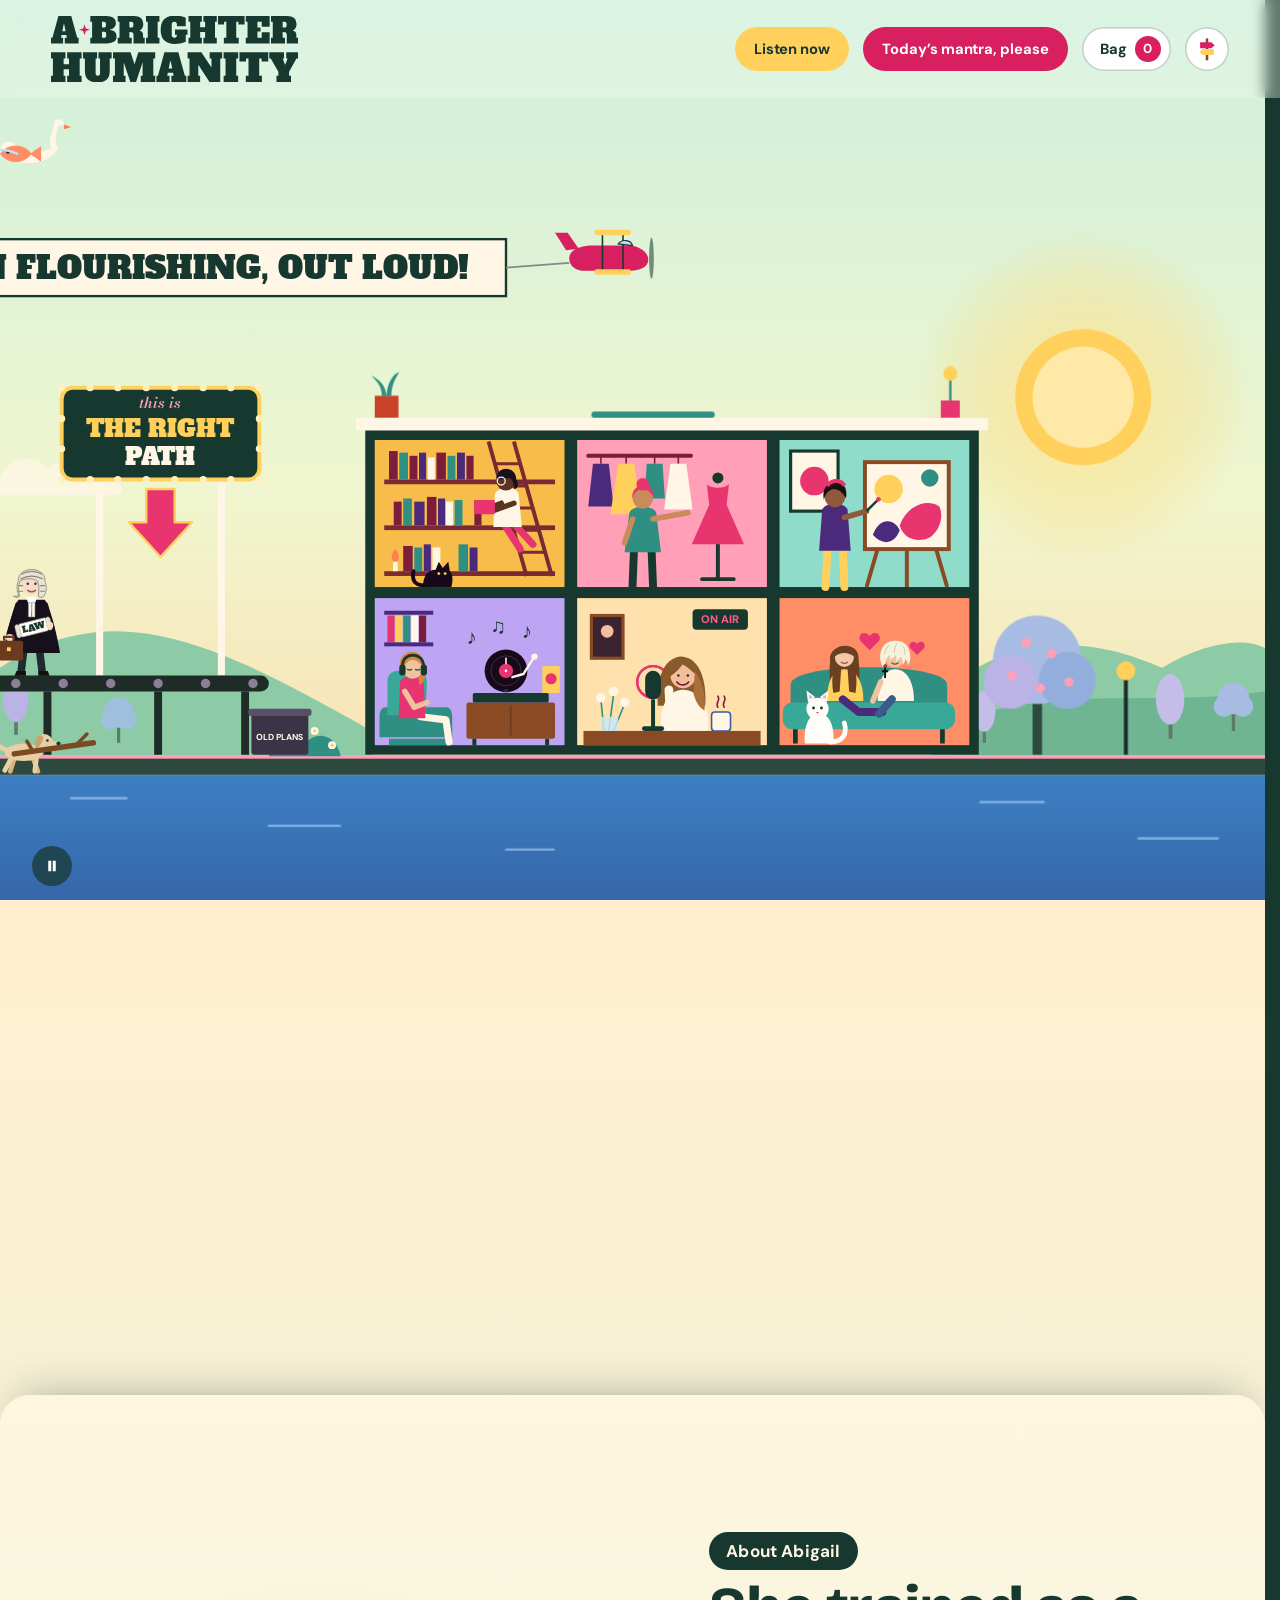
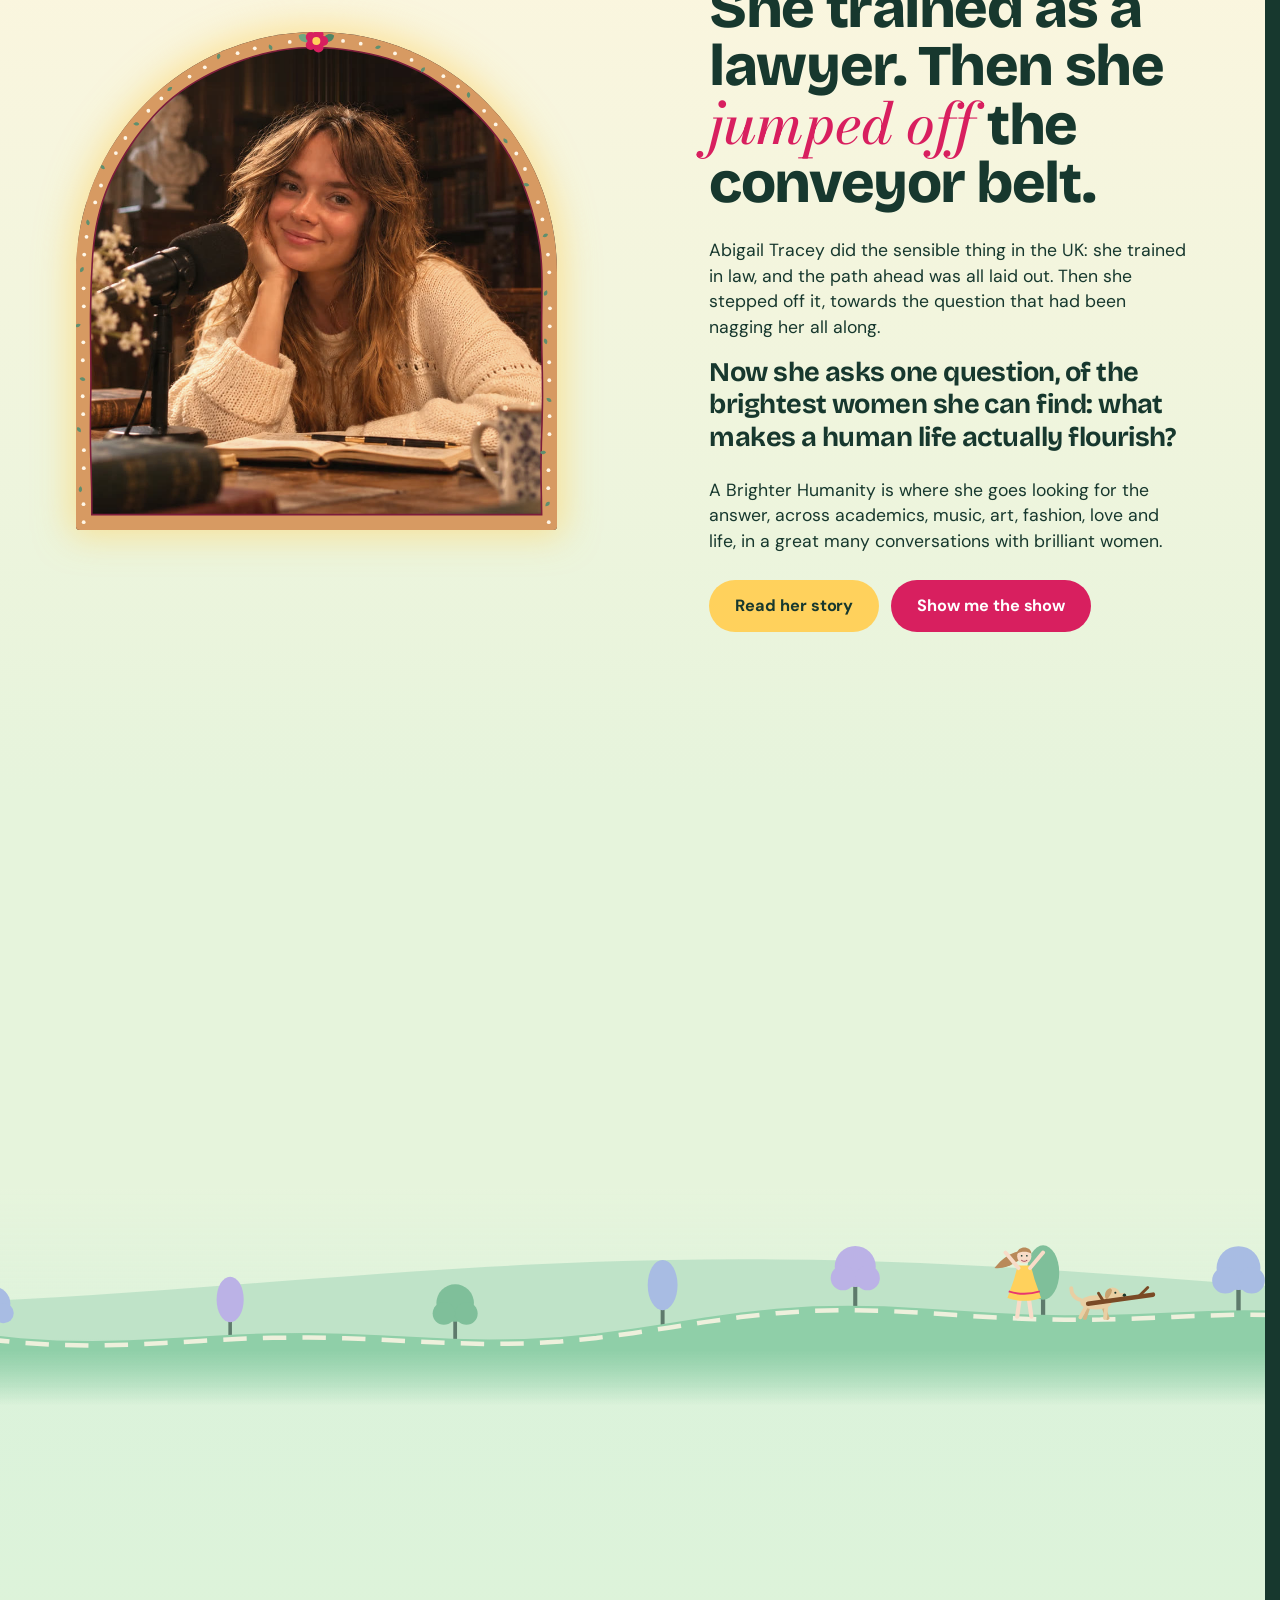
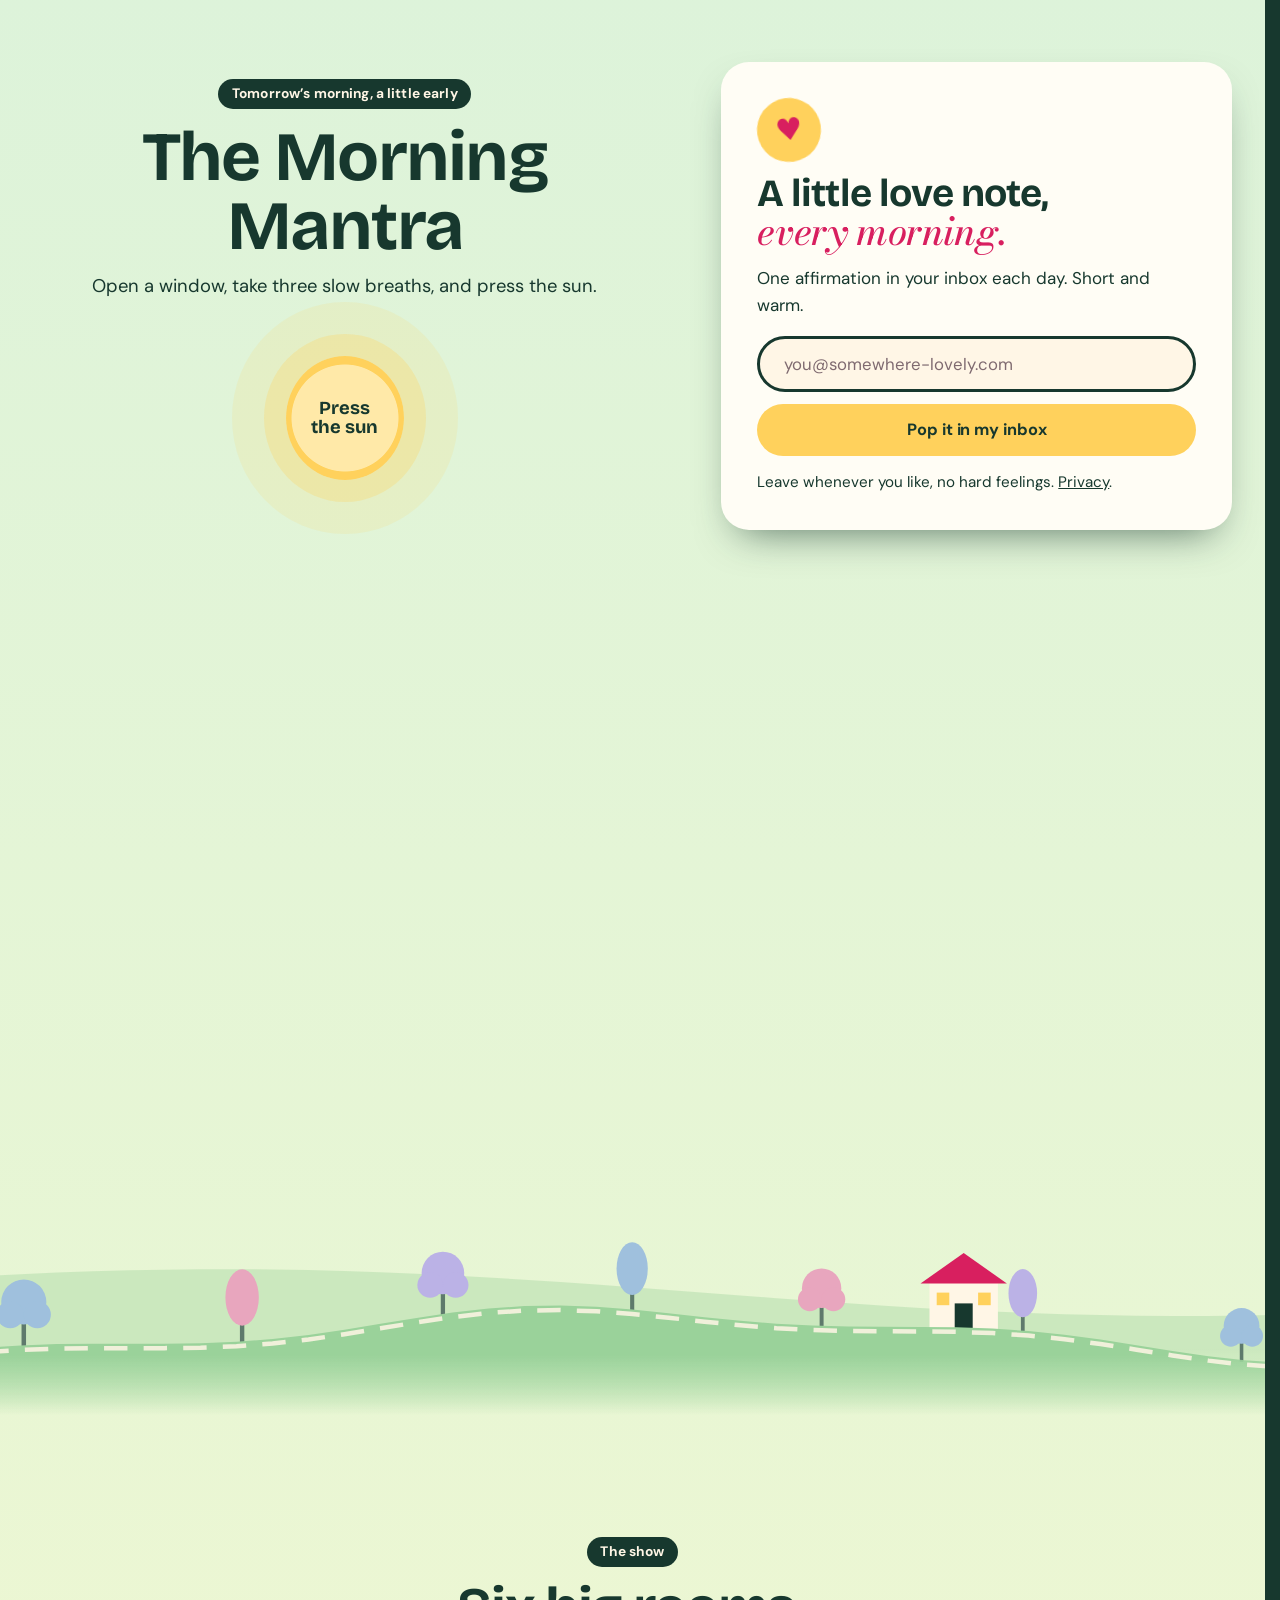
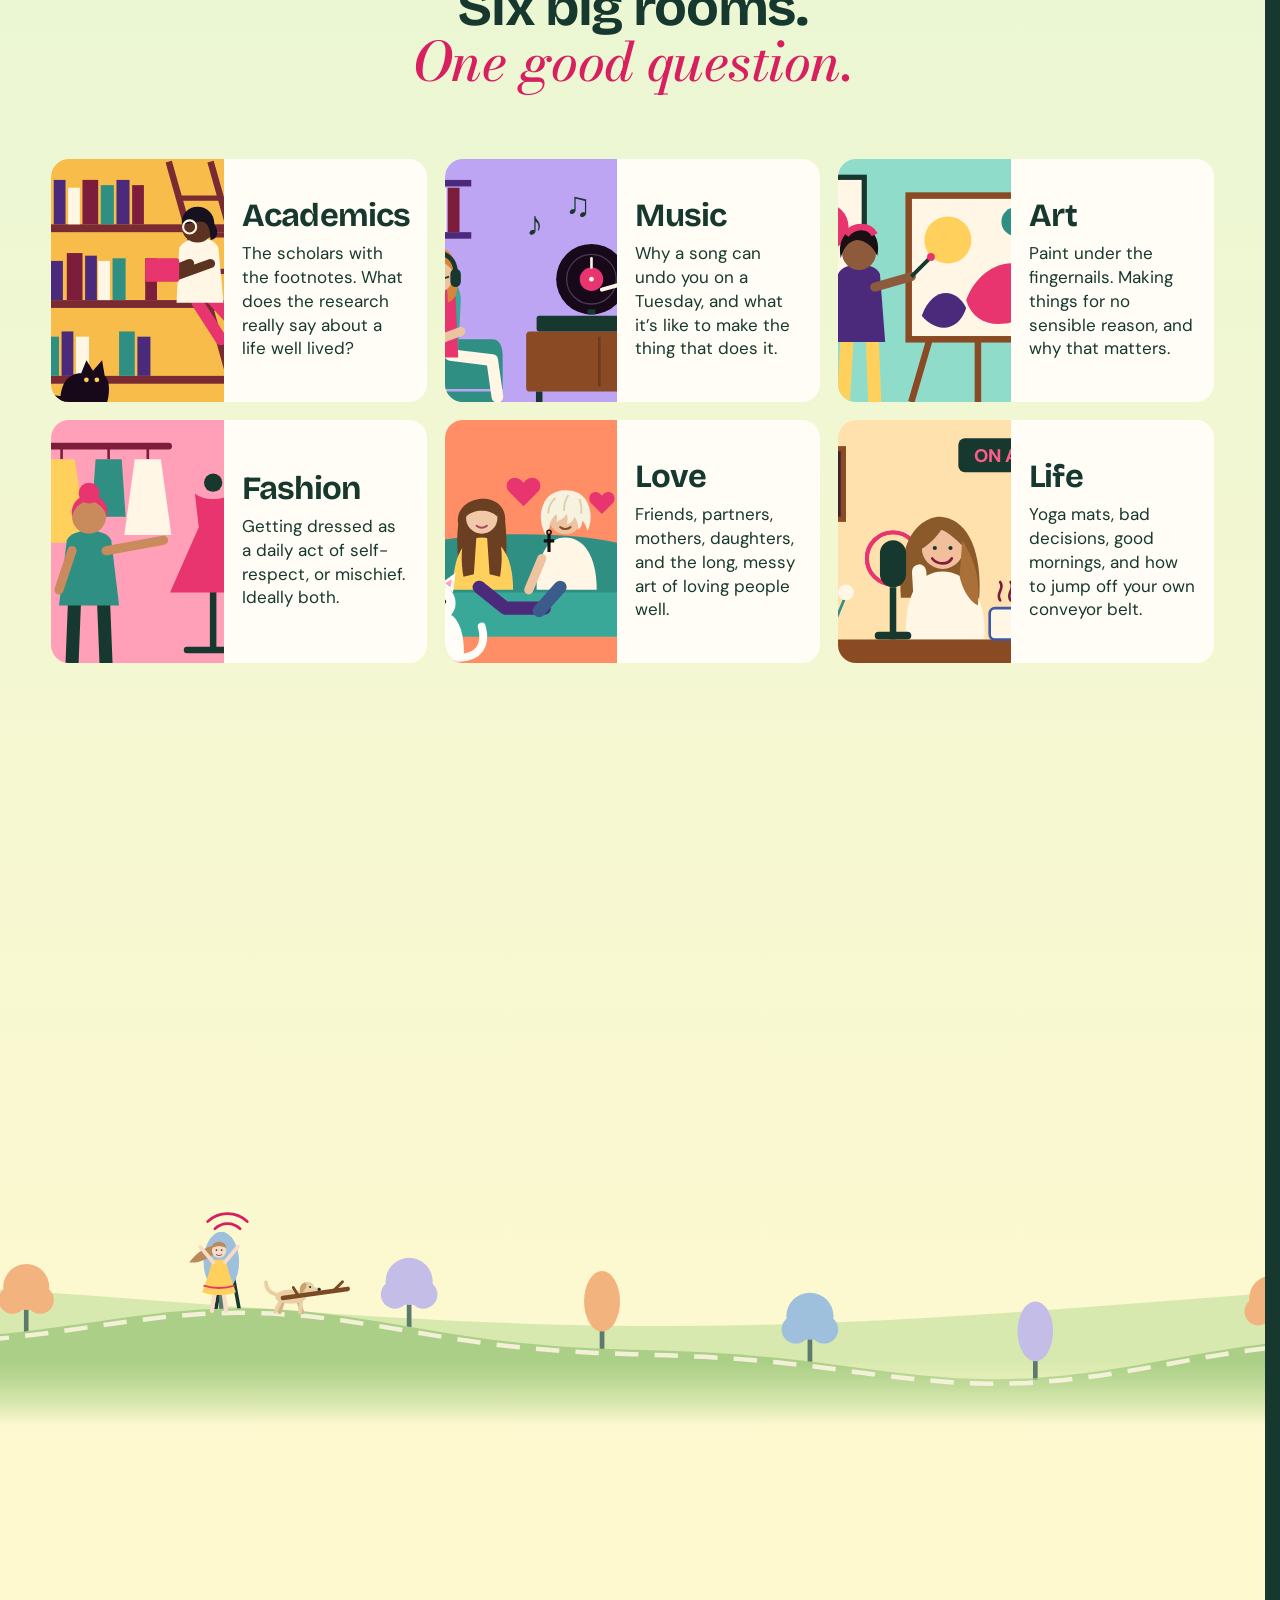
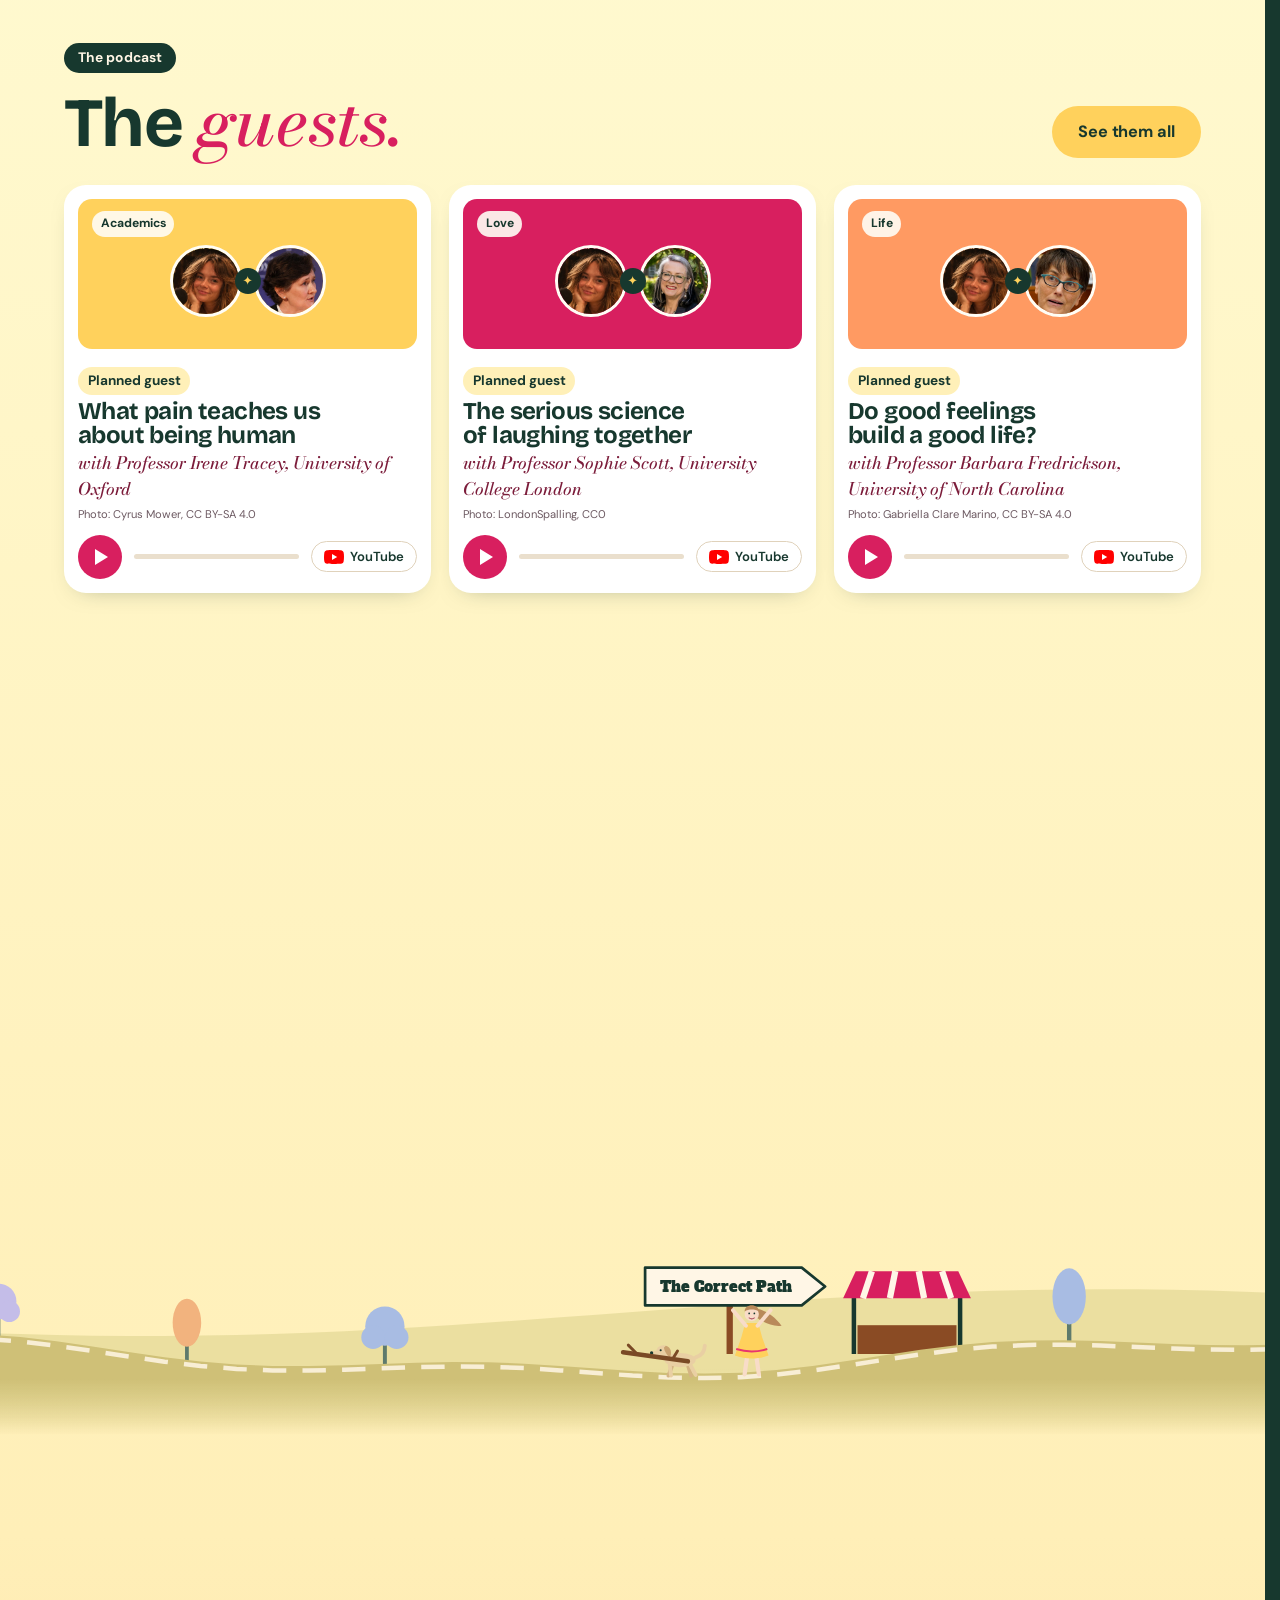
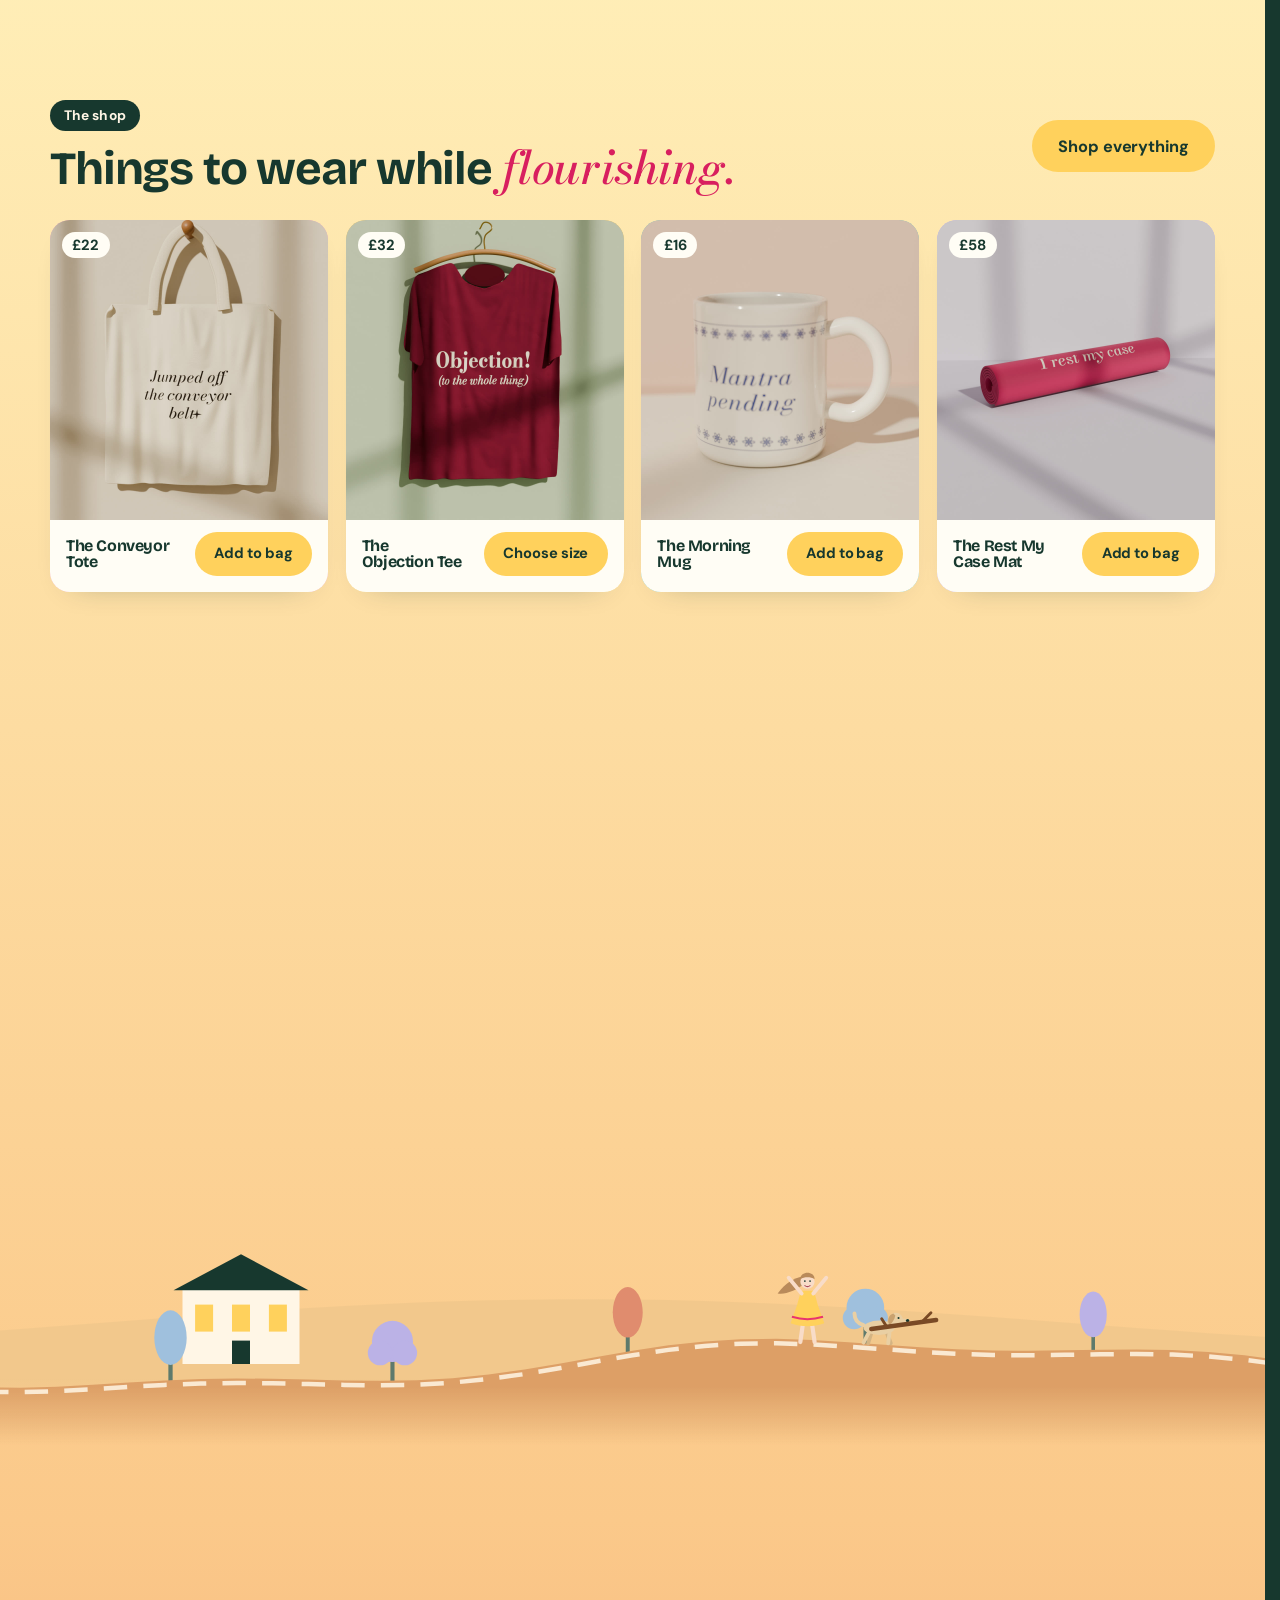
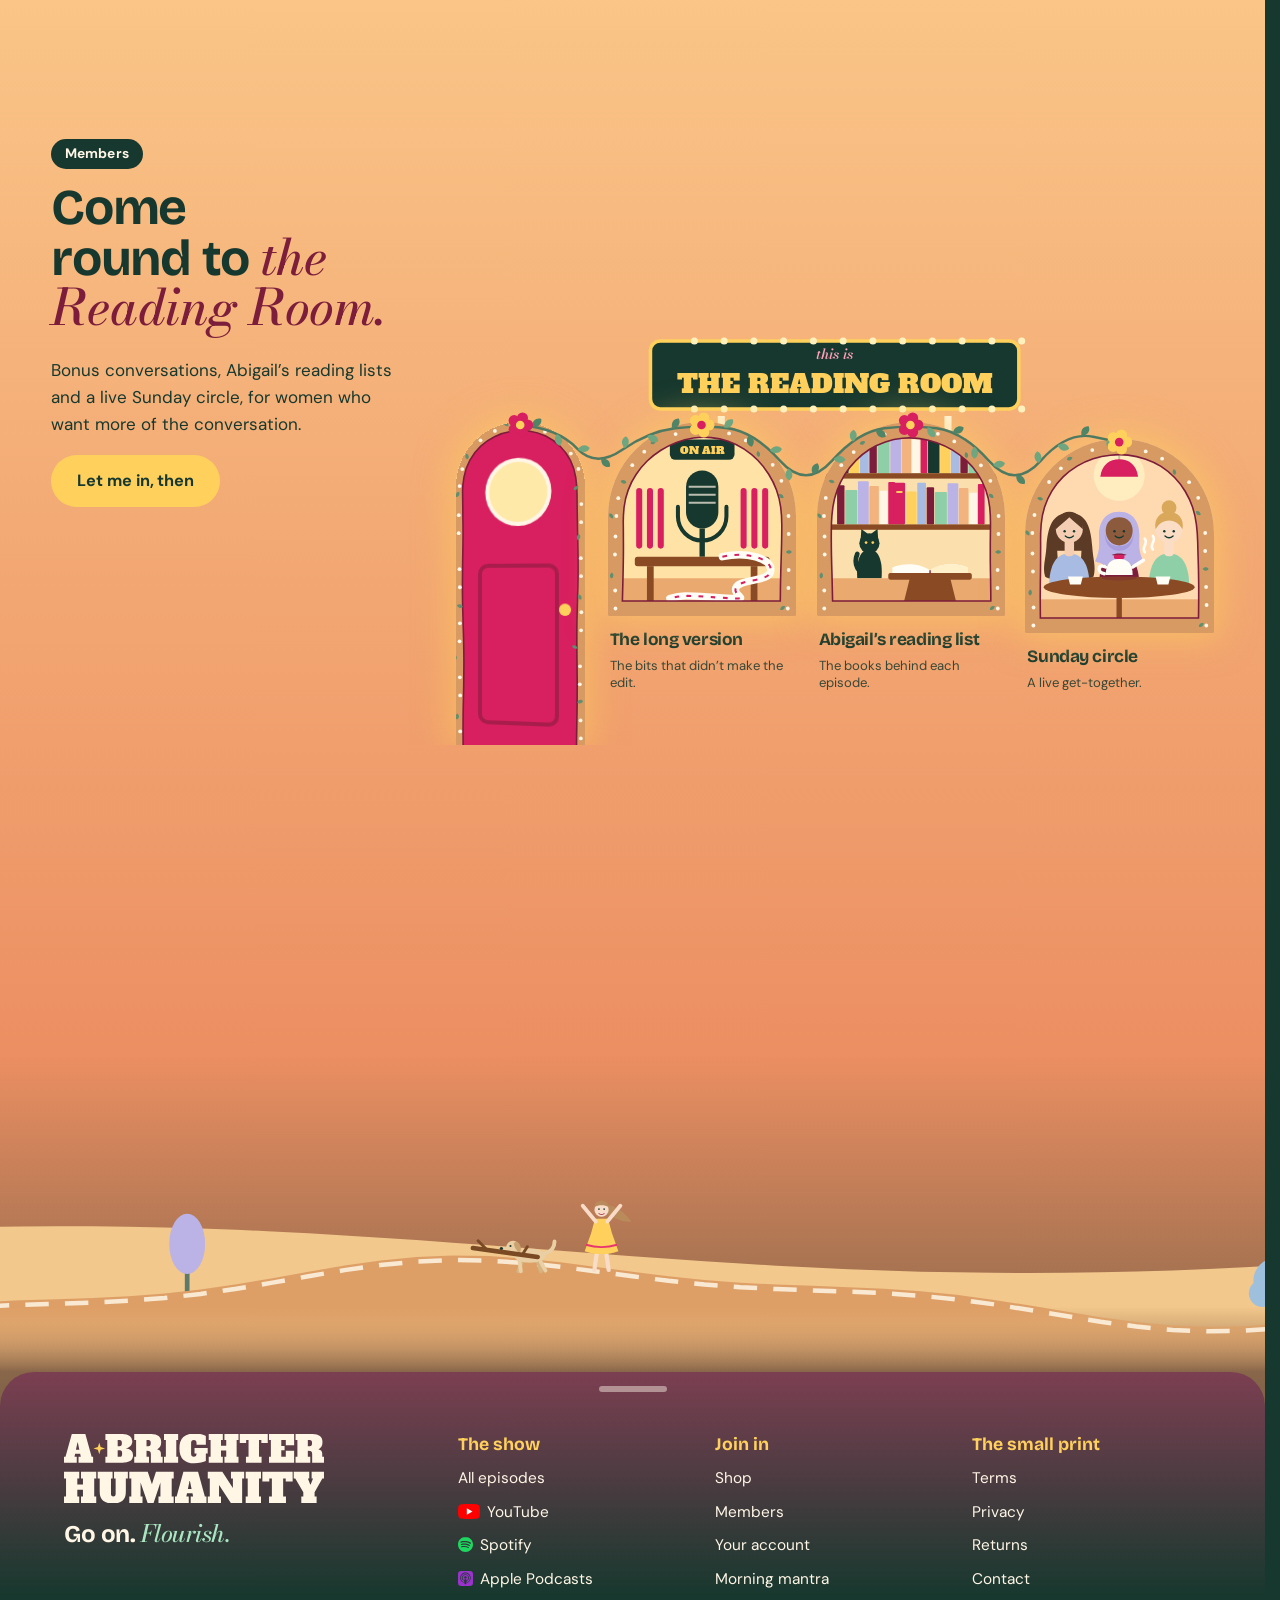
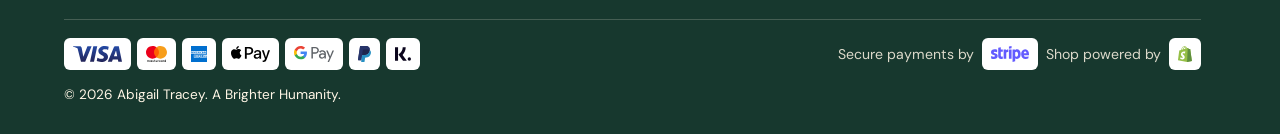
==== commit ac7242b0: "Update preview" ====
--- a/index.html
+++ b/index.html
@@ -423,7 +423,7 @@
     <div class="daily-card reveal" data-from="right" id="daily">
       <span class="envelope" aria-hidden="true">♥</span>
       <h3>A little love note, <em>every morning.</em></h3>
-      <p>One affirmation in your inbox each day. Short, warm, and slightly cheeky.</p>
+      <p>One affirmation in your inbox each day. Short and warm.</p>
       <form class="signup" data-signup novalidate>
         <label class="sr" for="daily-email">Your email address</label>
         <input id="daily-email" name="email" type="email" autocomplete="email" placeholder="you@somewhere-lovely.com" required>
--- a/assets/styles.css
+++ b/assets/styles.css
@@ -1271,3 +1271,32 @@
 .shop-page .prod{border:0;border-radius:22px;overflow:hidden;position:relative;box-shadow:0 12px 30px -24px rgba(23,56,46,.45)}
 .shop-page .price-tag{top:12px;left:12px;padding:.35em .7em;font:700 .95rem/1.1 var(--sans)}
 @media (max-width:560px){.shop-page,.embed .shop-page{grid-template-columns:minmax(0,1fr)}}
+
+
+/* ---------- The small print, calmly: a quiet page, hairlines between clauses, heading beside its words ---------- */
+.legal-head,.legal{max-width:920px;margin-inline:auto;padding-inline:clamp(20px,5vw,48px)}
+.legal-head{display:flex;flex-wrap:wrap;align-items:center;gap:6px 18px;text-align:left;padding-top:clamp(36px,7vh,64px);padding-bottom:0}
+.legal-head .eyebrow{flex:0 0 100%;width:fit-content;max-width:max-content;margin:0 0 6px}
+.legal-head h1{flex:1 1 auto;margin:0;font-size:clamp(2rem,4vw,3rem);line-height:1.05}
+.legal-head h1 em{color:var(--rose)}
+.legal-tabs{background:rgba(23,56,46,.07)}
+.legal{display:block;padding-top:clamp(16px,3vh,28px);padding-bottom:72px}
+.legal-body{display:block}
+.legal-card,.legal-card:nth-child(n){display:grid;grid-template-columns:minmax(0,230px) minmax(0,1fr);gap:clamp(12px,3vw,40px);padding:clamp(18px,2.6vh,26px) 0;background:none;border-radius:0;box-shadow:none;border-top:1px solid rgba(23,56,46,.16);scroll-margin-top:16px}
+.legal-card:first-child{border-top:0}
+.legal-card>div{display:contents}
+.legal-card h2{grid-column:1;margin:0;font-size:1.05rem;line-height:1.3}
+.legal-card>div>:not(h2){grid-column:2}
+.legal-card p,.legal-card ul{font-size:1rem;line-height:1.6;margin:0}
+.legal-card p+p{margin-top:.7em}
+.legal-card li{padding-left:0}.legal-card li::before{content:none}
+.legal-card:target{box-shadow:none}
+.legal-card:target h2{color:var(--rose)}
+@media (max-width:640px){
+  .legal-card,.legal-card:nth-child(n){grid-template-columns:minmax(0,1fr);gap:6px}
+  .legal-card>div>:not(h2){grid-column:1}
+}
+
+/* About: the photo sits beside the words rather than filling the screen */
+.story-pic{width:min(76%,70svh);height:auto;aspect-ratio:850/880;margin:96px 0 24px}
+@media (max-width:980px){.story-pic{width:min(70%,340px);height:auto;margin:84px auto 0}}
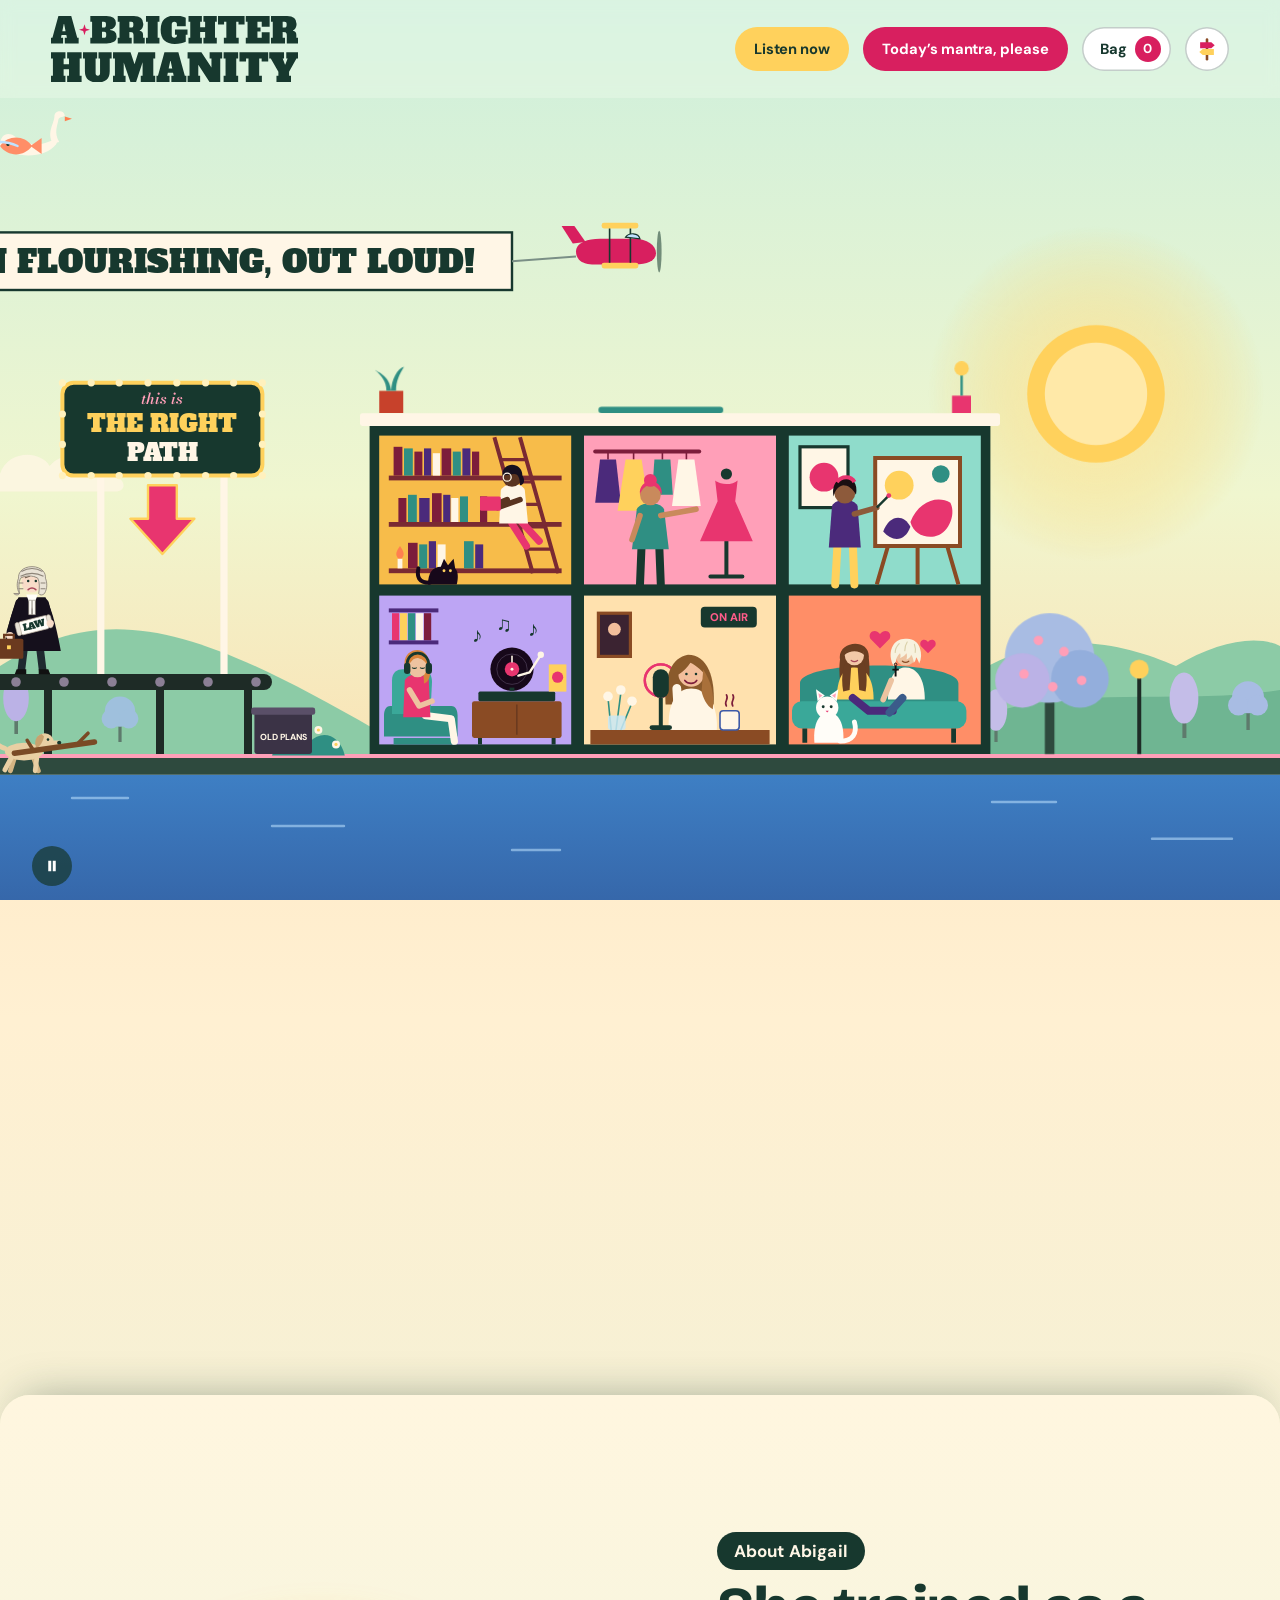
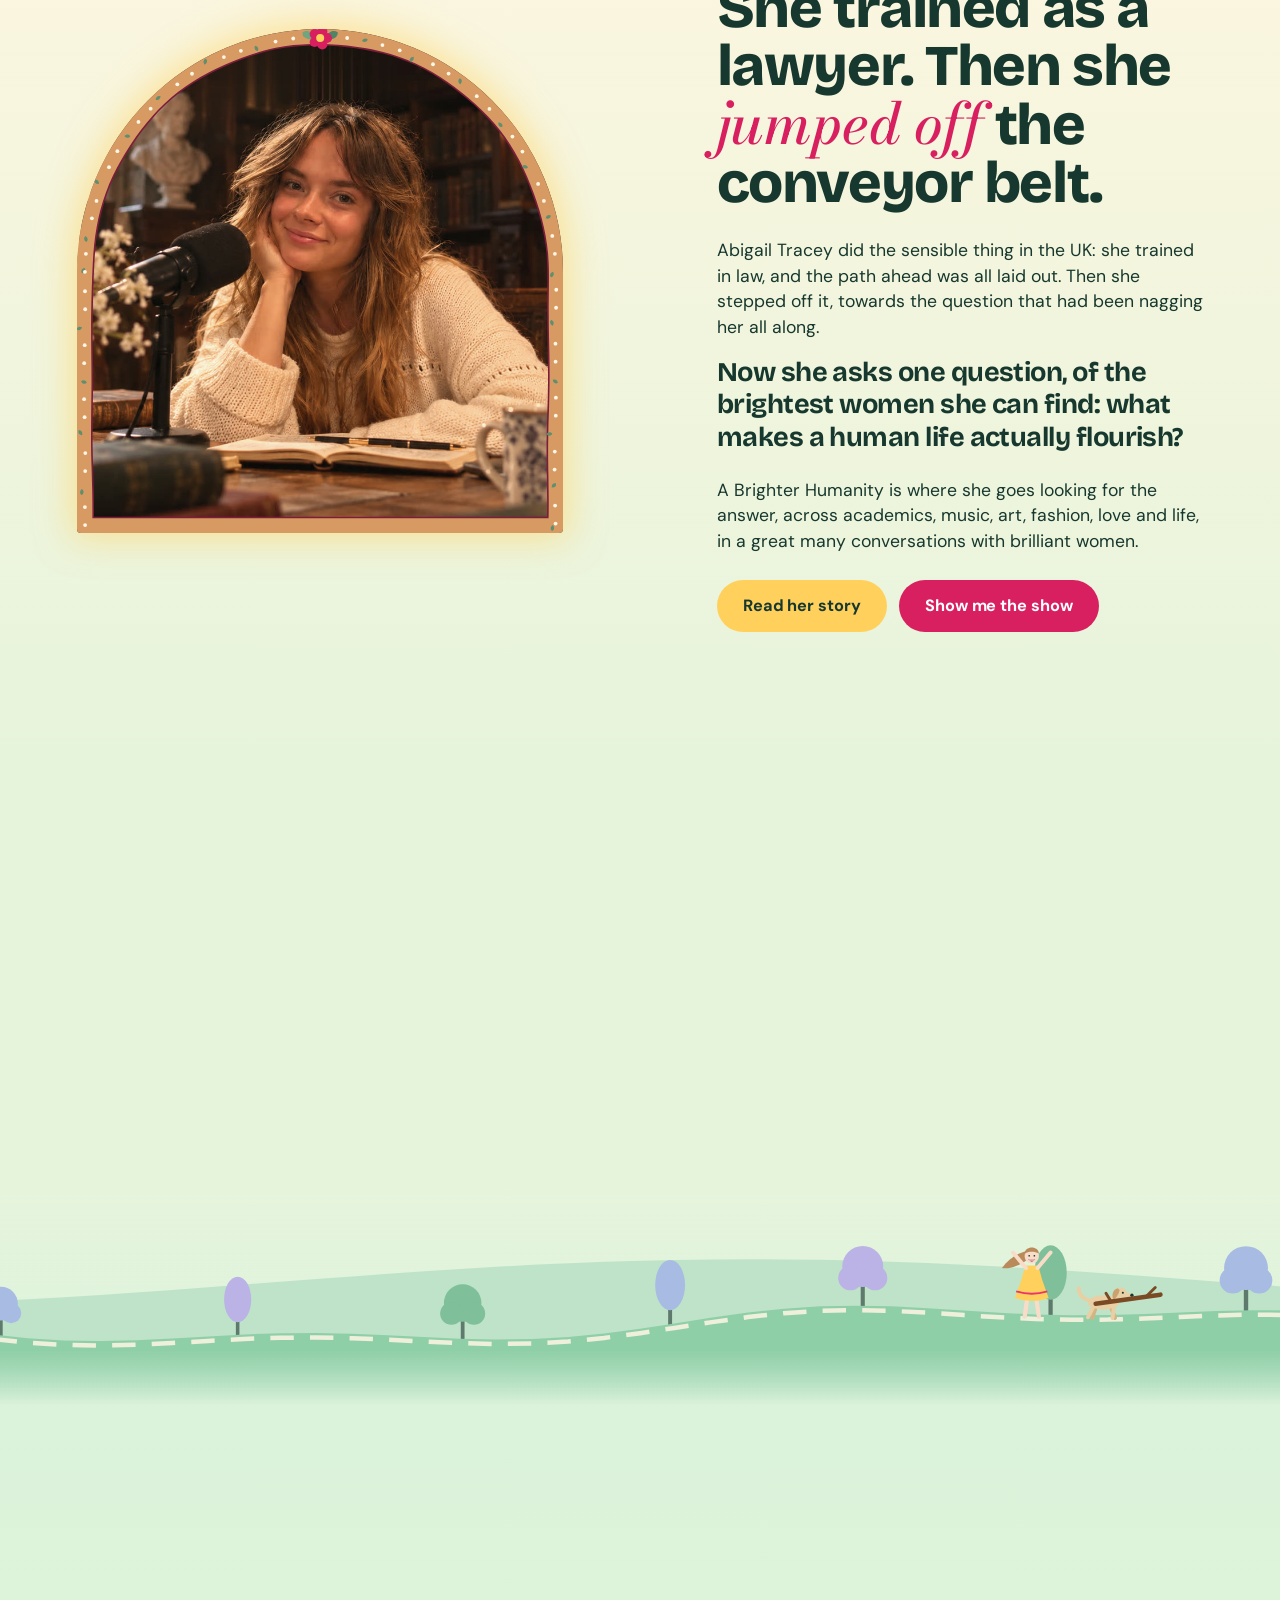
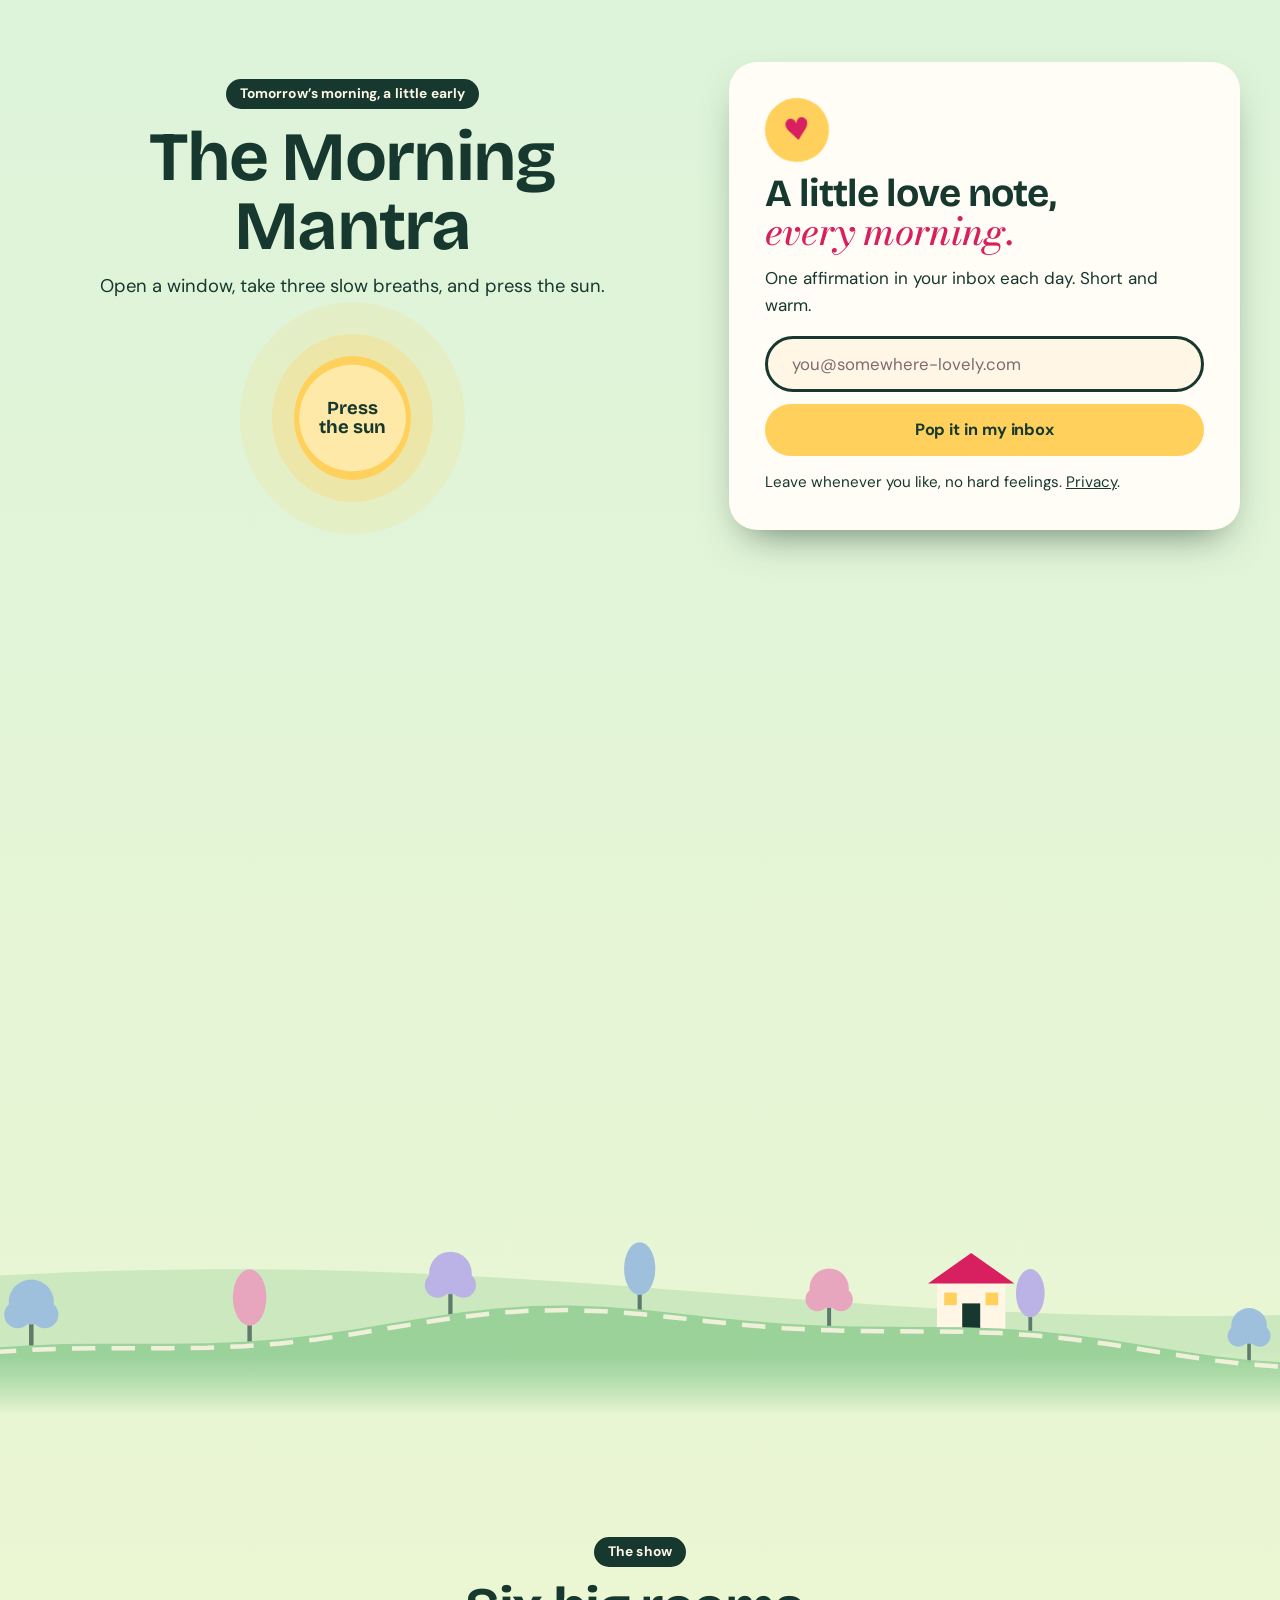
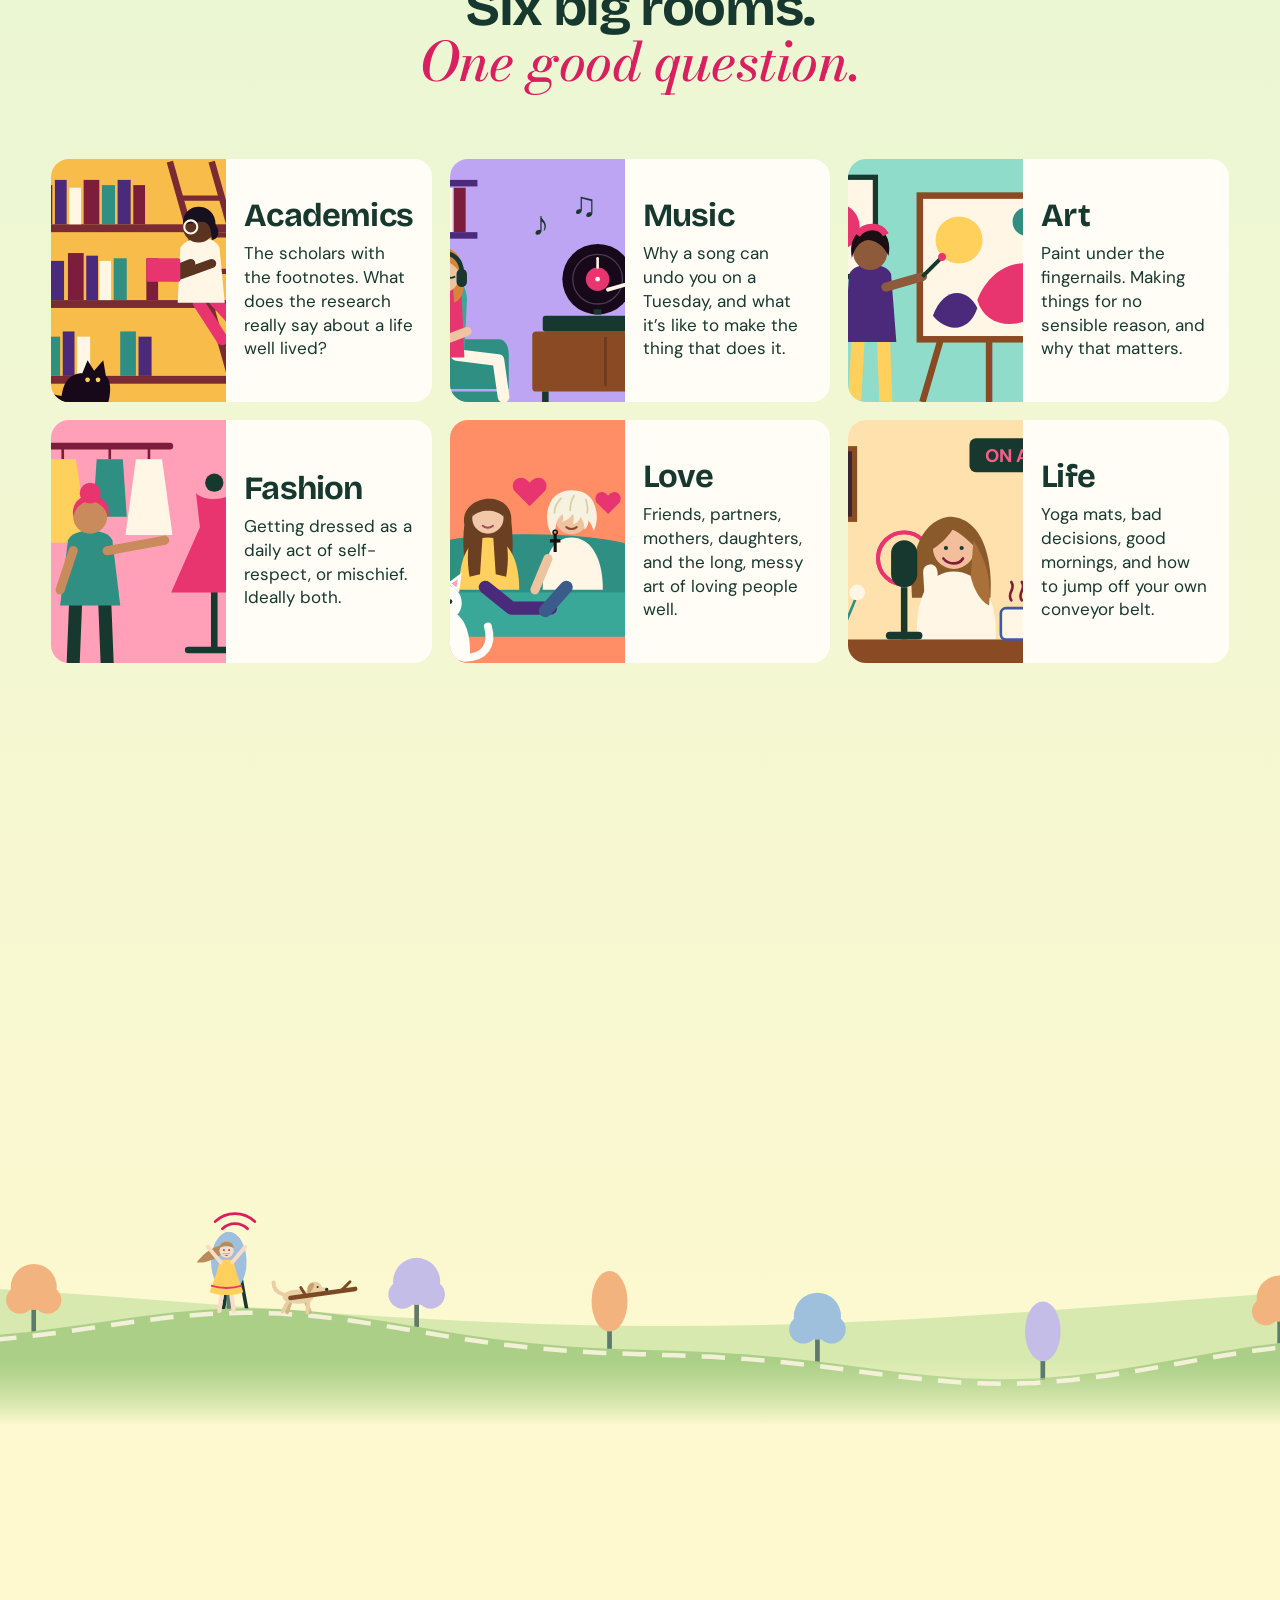
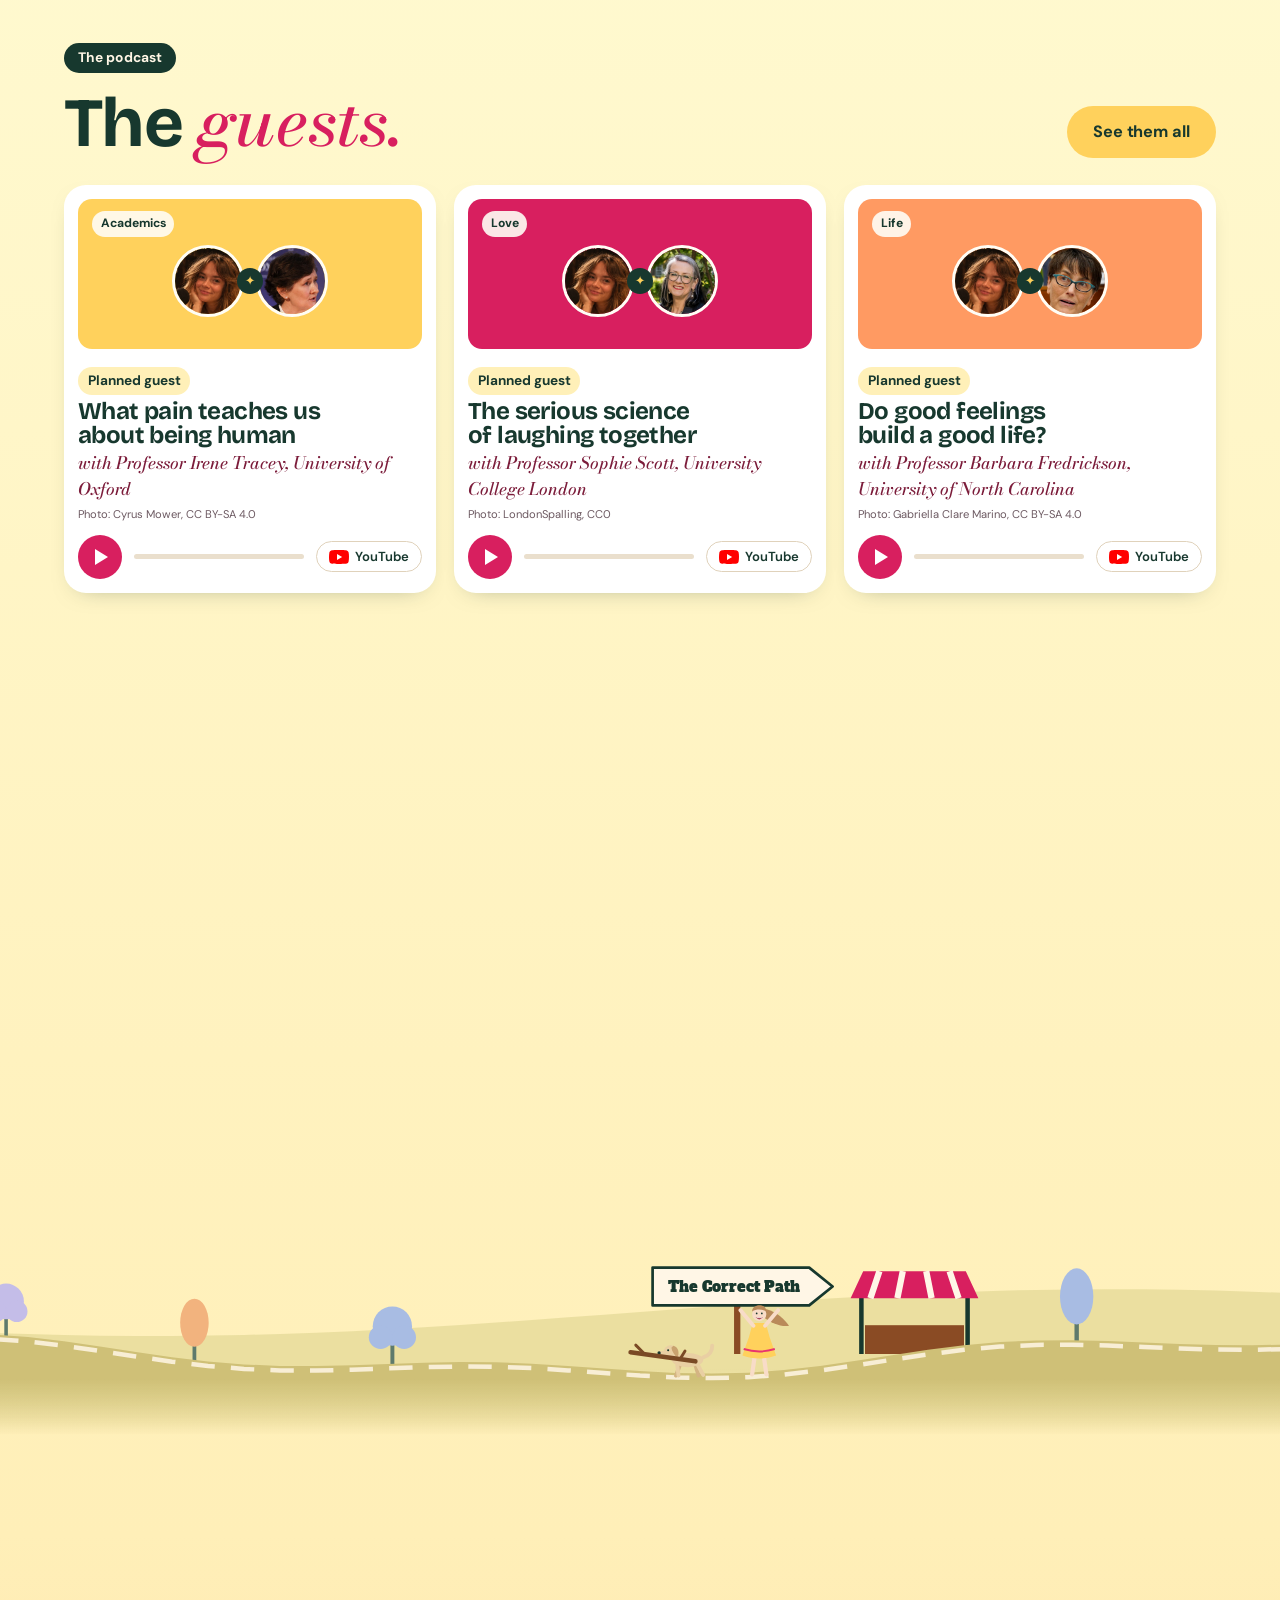
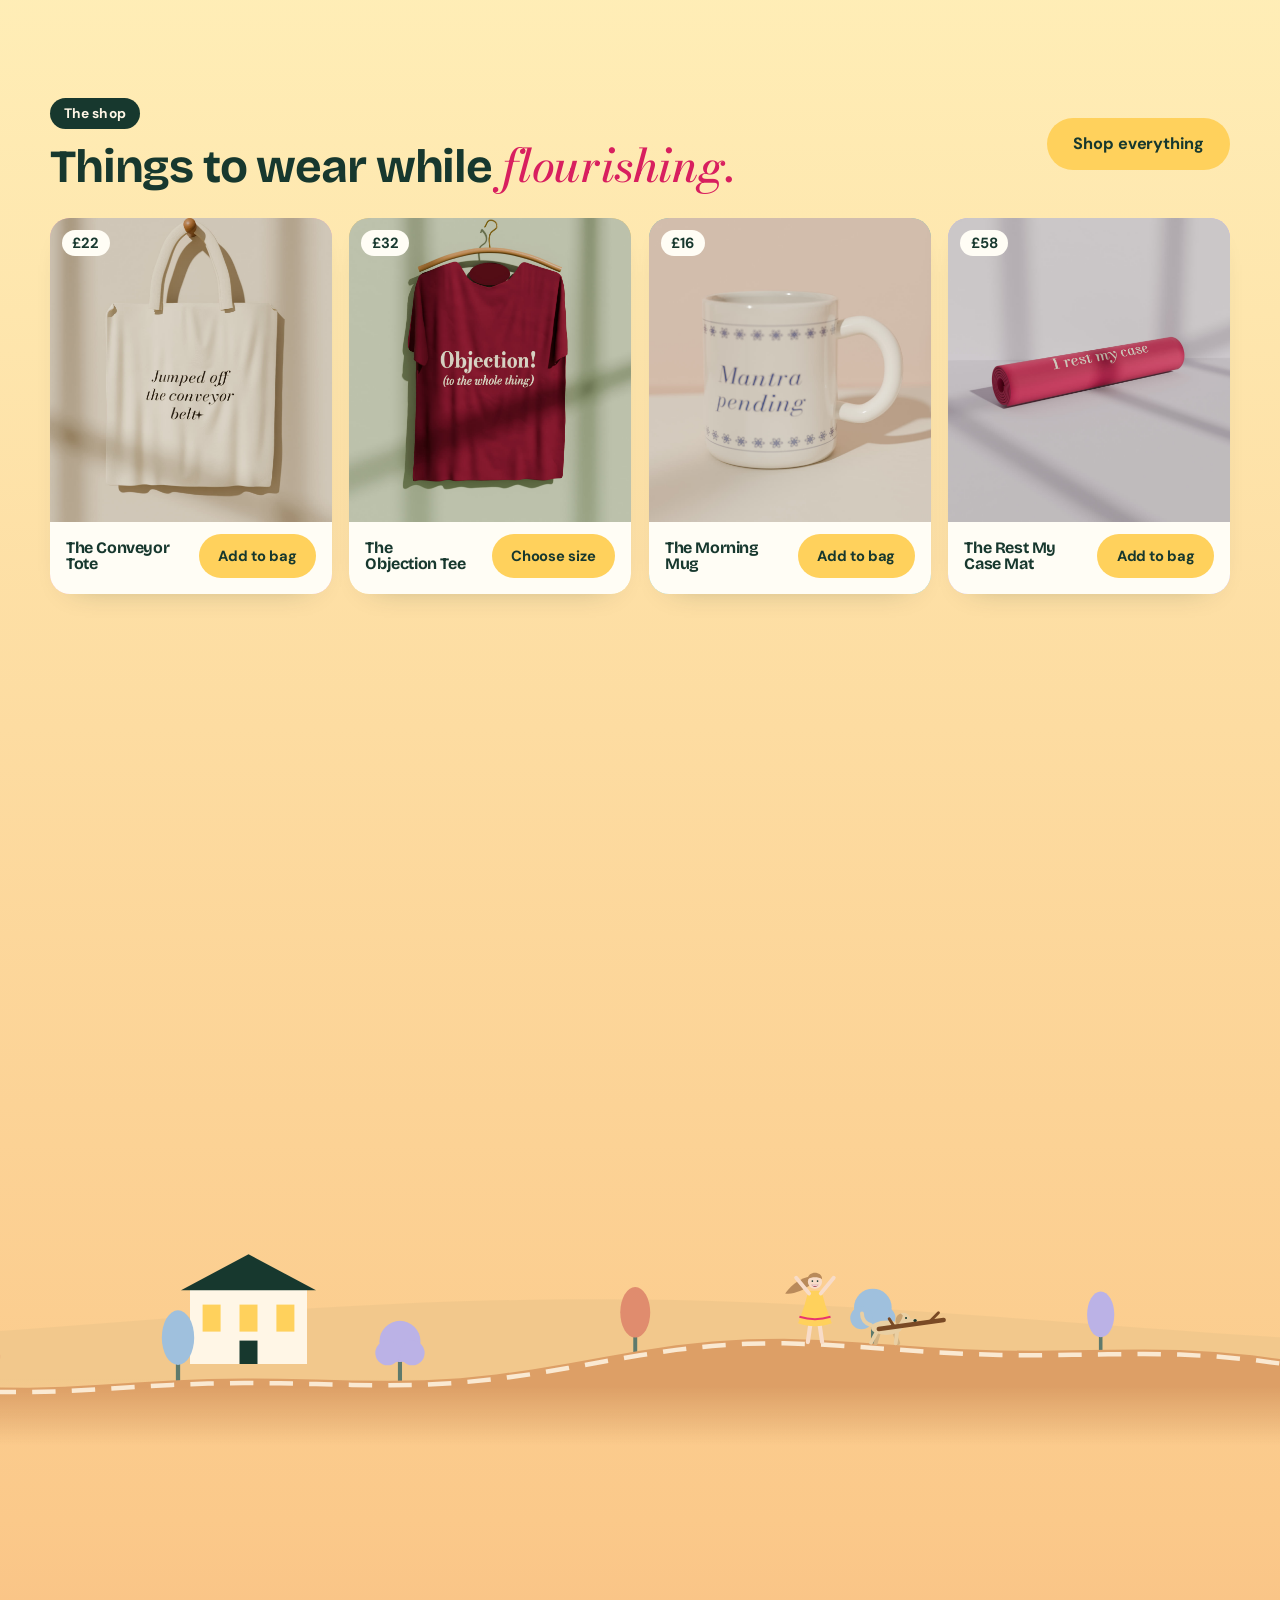
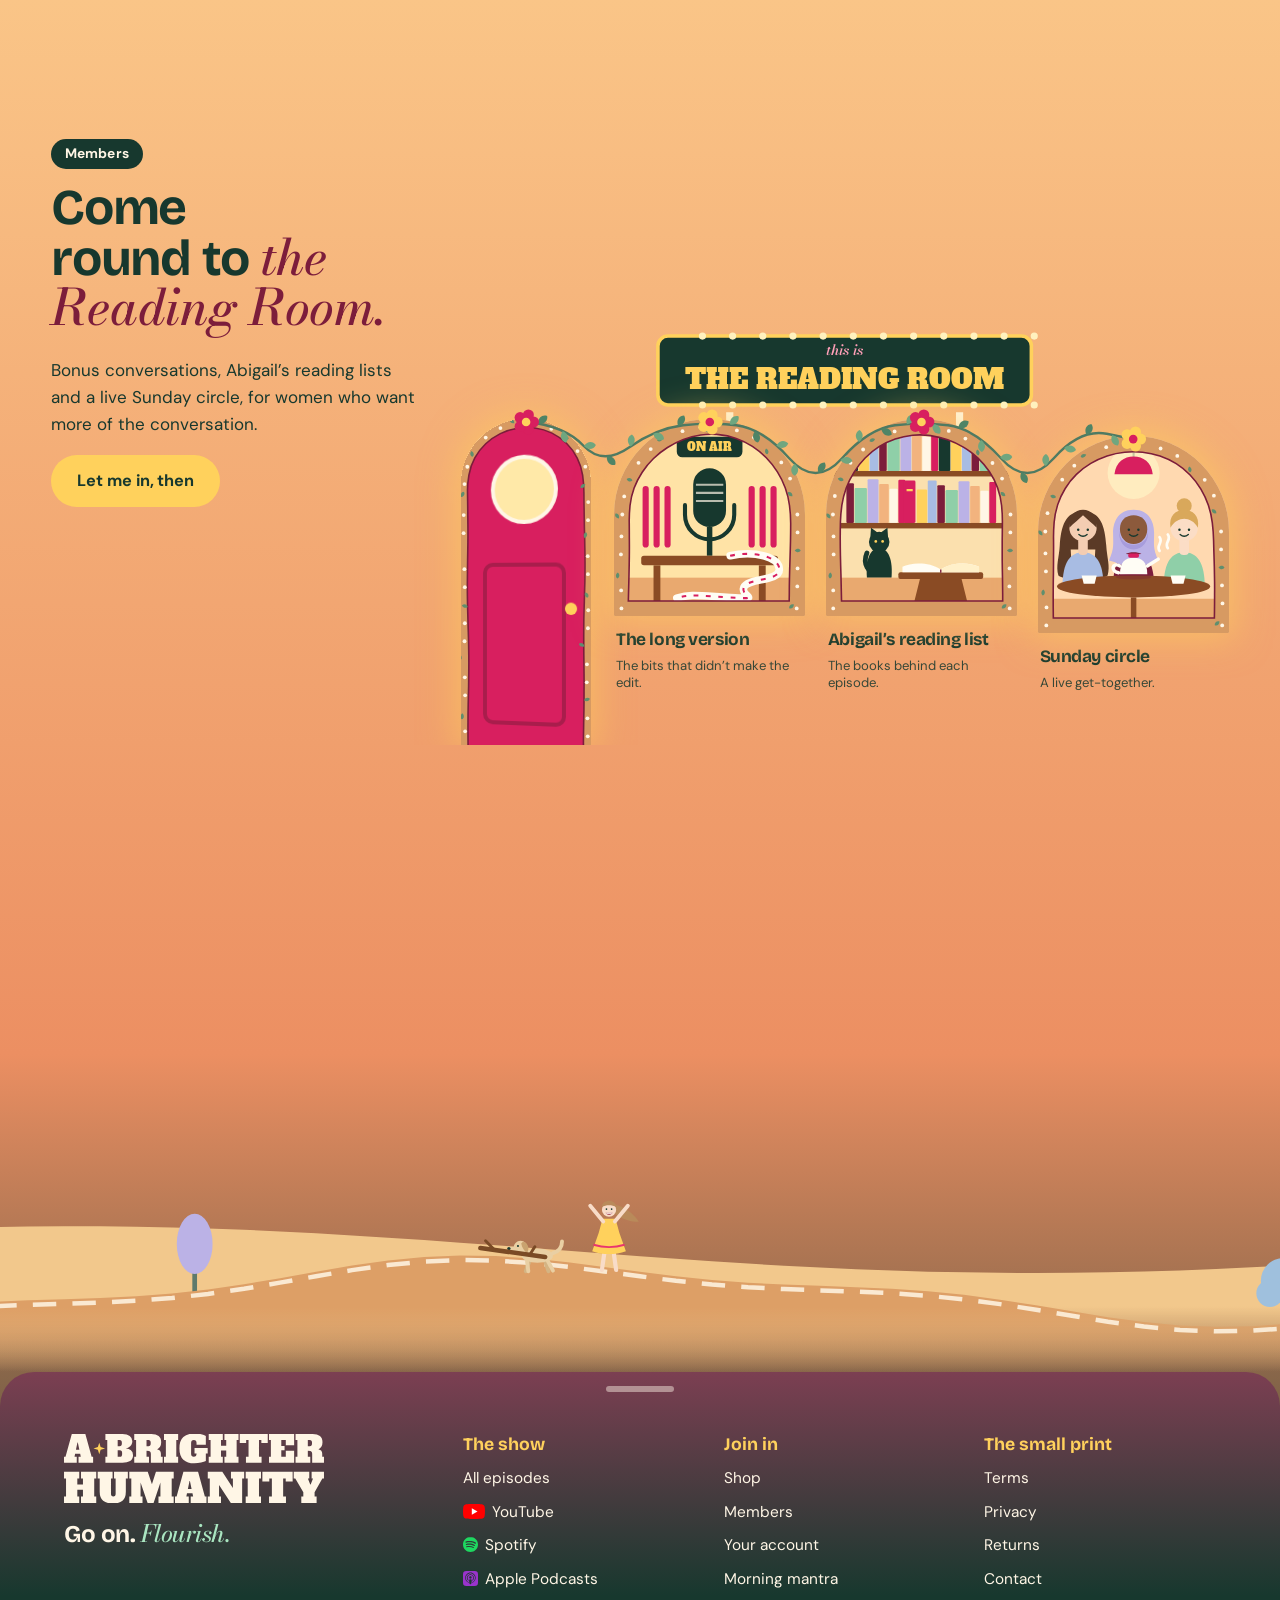
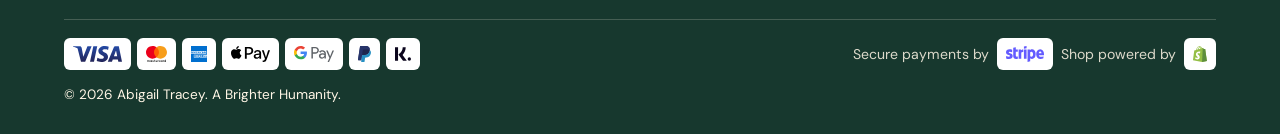
==== commit 6c371efc: "Update preview" ====
--- a/index.html
+++ b/index.html
@@ -312,7 +312,7 @@
         <path d="M31 582l-20-24M49 582l20-24" stroke="#F8DCC8" stroke-width="6" stroke-linecap="round"/>
       </g>
       <circle cx="40" cy="564" r="11" fill="#F8DCC8"/>
-      <path d="M36 570q4 3 8 0" stroke="#A8485A" stroke-width="1.6" fill="none" stroke-linecap="round"/><circle cx="36" cy="563" r="1.3" fill="#17382E"/><circle cx="44" cy="563" r="1.3" fill="#17382E"/>
+      <circle cx="36" cy="563" r="1.3" fill="#17382E"/><circle cx="44" cy="563" r="1.3" fill="#17382E"/><g class="suit"><path d="M36 572q4-3.4 8 0" stroke="#A8485A" stroke-width="1.6" fill="none" stroke-linecap="round"/><path d="M33 559.5l4.5-1.5M47 559.5l-4.5-1.5" stroke="#6B5A4A" stroke-width="1.2" stroke-linecap="round"/></g><g class="free"><path d="M34.5 568.5q5.5 7.5 11 0z" fill="#A8485A"/><path d="M35.6 568.8h8.8l-.5 1.5h-7.8z" fill="#FFFDF8"/></g>
       <path d="M29 560c0-13 22-13 22 0-6-4-16-4-22 0z" fill="#B98A5A"/>
       <g class="suit"><path d="M27 576c-3-5-3-11-1-16-1-16 29-16 28 0 2 5 2 11-1 16-2 2-5 2-6 0 1-6 1-12-1-16-5-3-13-3-18 0-2 4-2 10-1 16-1 2-4 2-6 0z" fill="#E9E3D6" stroke="#8d8579" stroke-width=".9"/><path d="M29 553q11-6 22 0M28 558q12-6 24 0M26 565h5M49 565h5M26 571h5M49 571h5" stroke="#8d8579" stroke-width="1.1" fill="none"/></g>
     </g></g></g>
--- a/assets/styles.css
+++ b/assets/styles.css
@@ -765,7 +765,6 @@
 .page-close:active{transform:scale(.94)}
 @media (hover:hover) and (pointer:fine){.page-close:hover{transform:rotate(90deg)}}
 .page-modal-bar .bag-btn{box-shadow:0 2px 10px rgba(23,56,46,.25)}
-.modal-open,.modal-open body{overflow:hidden}
 .scrim{z-index:66}.drawer{z-index:70}
 .embed .nav,.embed .foot,.embed .skip{display:none}
 .embed .inner main{padding-top:0}
@@ -1209,7 +1208,6 @@
 
 
 /* ---------- Modal motion: the scrim fades on its own, and a solid card rises over it once its page is ready ---------- */
-html:has(body.home){scrollbar-gutter:stable}
 .page-modal,.page-modal.on{background:none;opacity:1;transform:none;transition:none}
 .page-modal::before{content:"";position:absolute;inset:0;background:rgba(214,240,222,.82);opacity:0;transition:opacity 260ms ease}
 .page-modal.on::before{opacity:1}
@@ -1300,3 +1298,139 @@
 /* About: the photo sits beside the words rather than filling the screen */
 .story-pic{width:min(76%,70svh);height:auto;aspect-ratio:850/880;margin:96px 0 24px}
 @media (max-width:980px){.story-pic{width:min(70%,340px);height:auto;margin:84px auto 0}}
+
+
+/* The modal rises at once; its page fades in as soon as it's ready. Scrolling inside never drags the page behind. */
+.page-modal.on.ready .page-modal-card{transition:transform 340ms cubic-bezier(0.32,0.72,0,1)}
+.page-modal-card{transition:transform 220ms cubic-bezier(0.32,0.72,0,1)}
+.page-modal iframe{opacity:0;transition:opacity 140ms ease}
+.page-modal.loaded iframe{opacity:1}
+html.embed,html.embed body{overscroll-behavior:contain}
+
+
+/* =====================================================================
+   PHONE. Not the desktop squeezed: the camera follows her story, cards are a deck, signs fill the screen.
+   ===================================================================== */
+.post-menu a:last-child{display:none}
+@media (max-width:640px){
+  /* Top bar: logo, bag, signpost. Everything else lives on the signs. */
+  .home .nav,.nav{-webkit-backdrop-filter:none;backdrop-filter:none;background:rgba(244,251,236,.92);padding:8px 14px;gap:10px}
+  .nav .nav-btn{display:none}
+  .logo img{height:34px}
+  .bag-btn .bag-word{display:none}
+
+  /* The signs, in the middle of the screen, either side of one post */
+  .post-btn{position:relative;z-index:3}
+  .post-menu,.post.open .post-menu{position:fixed;inset:0;right:0;top:0;z-index:2;display:grid;grid-auto-rows:min-content;align-content:center;justify-items:stretch;gap:10px;padding:0;border:0;border-radius:0;background:rgba(214,240,222,.97)}
+  .post-menu::before{content:"";position:absolute;left:50%;top:50%;width:8px;height:min(74svh,520px);margin:0 0 0 -4px;translate:0 -50%;border-radius:4px 4px 0 0;background:#8A4B24}
+  .post-menu a,.post-menu a:last-child{display:block;position:relative;width:calc(50% + 2px);min-width:0;padding:.95em 1em .95em 1.6em;font-size:clamp(.92rem,4.3vw,1.1rem);text-align:right;box-sizing:border-box;clip-path:polygon(18px 0,100% 0,100% 100%,18px 100%,0 50%);transform-origin:100% 50%}
+  .post-menu a:nth-child(even){justify-self:end;text-align:left;padding:.95em 1.6em .95em 1em;clip-path:polygon(0 0,calc(100% - 18px) 0,100% 50%,calc(100% - 18px) 100%,0 100%);transform-origin:0 50%}
+  .post-menu a{transform:scaleX(.3)}
+
+  /* The hero: the camera moves through the world and follows her */
+  .hero,.home .hero{height:100svh;min-height:0;padding:0;overflow:clip}
+  .hero .stage{position:absolute;left:0;bottom:0;flex:none;margin:0;height:76svh;width:calc(76svh * 1600 / 760);animation:phone-camera 26s ease-in-out infinite;will-change:transform}
+  .is-paused .stage{animation-play-state:paused}
+  .scene-toggle{left:14px;bottom:14px}
+
+  /* Cards are a deck: swipe, and each folds in behind the next */
+  .theme-grid,.ep-row,.home .shop-strip,.home .members .perks{display:flex;gap:0;overflow-x:auto;overflow-y:hidden;scroll-snap-type:x mandatory;scrollbar-width:none;margin-inline:-16px;padding:14px 12vw 22px;width:auto;max-width:none;flex:none;-webkit-overflow-scrolling:touch}
+  .theme-grid::-webkit-scrollbar,.ep-row::-webkit-scrollbar,.home .shop-strip::-webkit-scrollbar,.home .members .perks::-webkit-scrollbar{display:none}
+  .theme-grid>*,.ep-row>*,.home .shop-strip>*,.home .members .perks>*{flex:0 0 76vw;scroll-snap-align:center;min-width:0;box-sizing:border-box}
+  .has-scroll .theme-grid>.reveal,.has-scroll .home .shop-strip>.reveal,.has-scroll .shop-strip>.reveal{opacity:1;transform:none;transition:none}
+
+  .tile,.tile:nth-child(even){display:grid;grid-template-columns:1fr;grid-template-rows:42vw auto;min-height:0;border-radius:22px}
+  .tile-text{padding:14px 18px 18px;justify-content:flex-start}
+  .tile::after{display:none}
+  .ep-row .ep{display:block;padding:12px;border-radius:22px}
+  .ep-row .ep-art{min-height:0;border-radius:14px}
+  .ep-row .ep-faces{padding:26px 0 10px}
+  .strip-info{display:flex;align-items:center;justify-content:space-between;gap:10px;padding:12px 14px}
+  .strip-item img{aspect-ratio:1}
+  .home .shop-strip .btn{white-space:nowrap}
+  .listen-head .btn{display:none}
+  .home .members{align-content:start;gap:12px}
+  .members-copy .btn{margin-top:.2em}
+  .rr-sign{margin:4px auto -22px;width:min(82%,330px)}
+  .rr-wall{padding-bottom:40px}
+  .home .members .perks{align-items:start}
+  .rr-bay a{display:block}
+  .rr-win{height:auto;width:100%}
+  .rr-label{display:block;padding:12px 4px 0;text-align:center}
+  .rr-label h3{margin-inline:auto}
+
+  /* About: photo first, then the words, on one screen */
+  .story-pic{width:min(56%,44svh,240px);margin:72px auto 0}
+  .story-copy{padding:18px 20px 28px}
+  .story-copy h2{font-size:clamp(1.8rem,8vw,2.3rem)}
+  .story-copy p:not(.eyebrow){font-size:.96rem;line-height:1.4;margin-bottom:.6em}
+  .story-copy p.story-key{font-size:1.1rem}
+
+  /* Morning */
+  .morning{padding-top:68px}
+  .morning-grid{gap:18px}
+  .sunbutton{width:min(36vw,150px);height:min(36vw,150px);margin-block:14px}
+  .daily-card{padding:18px}
+
+  /* Footer lists fold away */
+  .foot-grid{grid-template-columns:1fr;gap:0}
+  .foot-brand{margin-bottom:14px}
+  .foot nav{border-top:1px solid rgba(255,246,230,.2);padding:12px 0;gap:0}
+  .foot nav h4{display:flex;justify-content:space-between;margin:0;cursor:pointer}
+  .foot nav h4::after{content:"+";font-weight:400;transition:rotate 180ms ease}
+  .foot nav.fold-open h4::after{rotate:45deg}
+  .foot nav a{display:none}
+  .foot nav.fold-open a{display:block;padding:8px 0}
+  .foot nav.fold-open h4{margin-bottom:6px}
+  .foot-pay{margin-top:6px}
+}
+@keyframes phone-camera{
+  0%,18%{transform:translateX(calc(-49% + 50vw))}
+  28%,47%{transform:translateX(0)}
+  53%{transform:translateX(calc(-36% + 50vw))}
+  90%{transform:translateX(calc(-62% + 50vw))}
+  100%{transform:translateX(calc(-49% + 50vw))}
+}
+@media (max-width:640px) and (prefers-reduced-motion:reduce){.hero .stage{animation:none;transform:translateX(calc(-49% + 50vw))}}
+@supports (animation-timeline:view()){
+  @media (max-width:640px) and (prefers-reduced-motion:no-preference){
+    .theme-grid>*,.ep-row>*,.home .shop-strip>*,.home .members .perks>*{animation:deck linear both;animation-timeline:view(inline)}
+  }
+}
+@keyframes deck{
+  0%{scale:.86;rotate:4deg;z-index:1}
+  50%{scale:1;rotate:0deg;z-index:3}
+  100%{scale:.86;rotate:-4deg;z-index:1}
+}
+
+@media (max-width:640px){
+  .veil,.world-sun{display:none}
+  /* Signs that stand out against a plain, calm screen */
+  .post-menu,.post.open .post-menu{background:#F4FBEC}
+  .post-menu a:nth-child(n+1){--b:#FFD15C}
+  .post-menu a:nth-child(2){--b:#F2B37E}
+  .post-menu a:nth-child(3){--b:#8FCFA8}
+  .post-menu a:nth-child(4){--b:#BBB2E6}
+  .post-menu a:nth-child(5){--b:#E8A6BE}
+  .post-menu a:nth-child(6){--b:#A8BCE3}
+  /* Footer: the + sits at the far edge */
+  .foot nav{justify-content:stretch;justify-items:stretch}
+  .foot nav h4{width:100%}
+  /* Each section fits a screen: the longer words live in the modals */
+  .story-copy>p:not(.eyebrow):not(.story-key){display:none}
+  .story-pic{width:min(62%,38svh,250px)}
+  .daily-card .envelope,.daily-card>p:not(.form-note){display:none}
+  .sunbutton{width:min(30vw,120px);height:min(30vw,120px);margin-block:10px}
+  .morning-sub{margin-bottom:0}
+  .home .members .perks{padding-inline:25vw}
+  .home .members .perks>*{flex-basis:50vw}
+  .rr-sign{width:min(70%,280px);margin-bottom:-14px}
+  .members-copy p:not(.eyebrow){font-size:.96rem;line-height:1.4;margin-bottom:.5em}
+}
+
+/* The deck overlaps by spacing, not by moving cards, because a moving card would drag its own snap point with it */
+@media (max-width:640px){
+  .theme-grid,.ep-row,.home .shop-strip{padding-inline:17vw}
+  .home .members .perks{padding-inline:30vw}
+  .theme-grid>*,.ep-row>*,.home .shop-strip>*,.home .members .perks>*{margin-inline:-5vw;position:relative}
+}
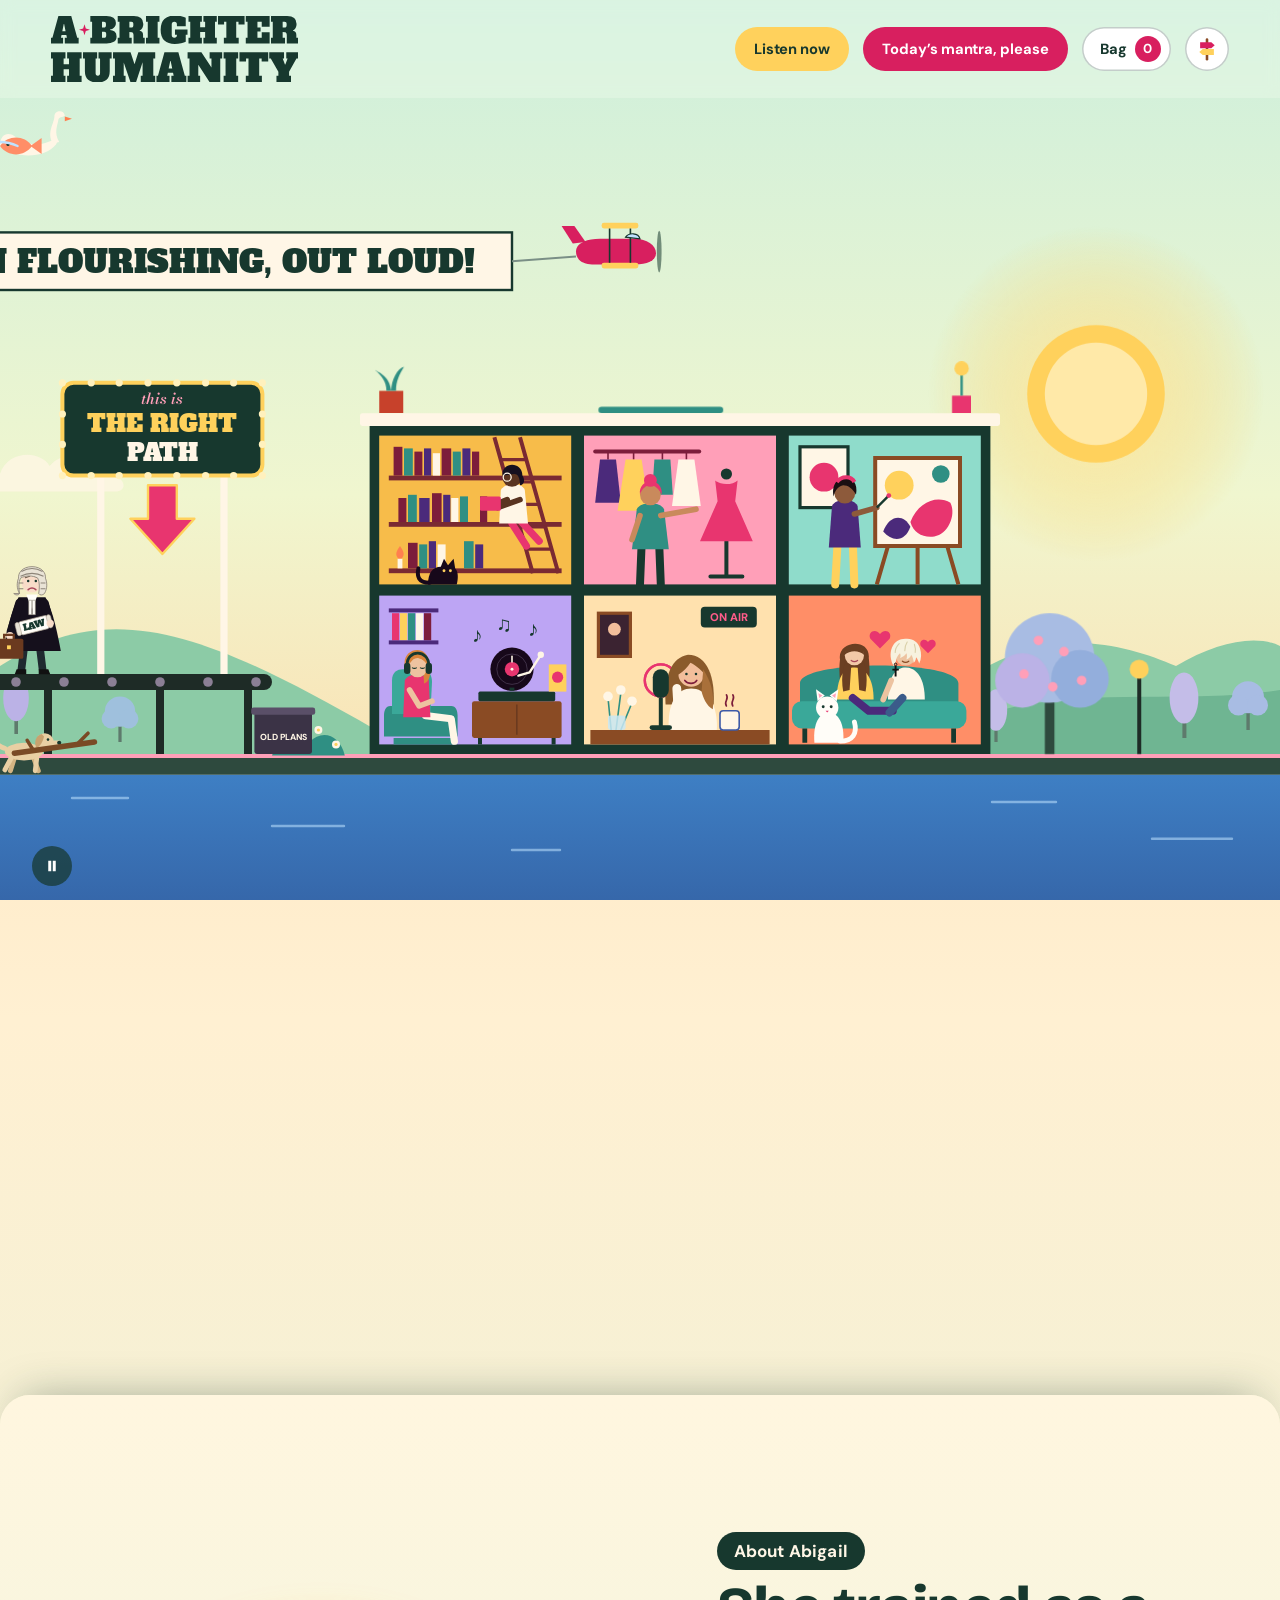
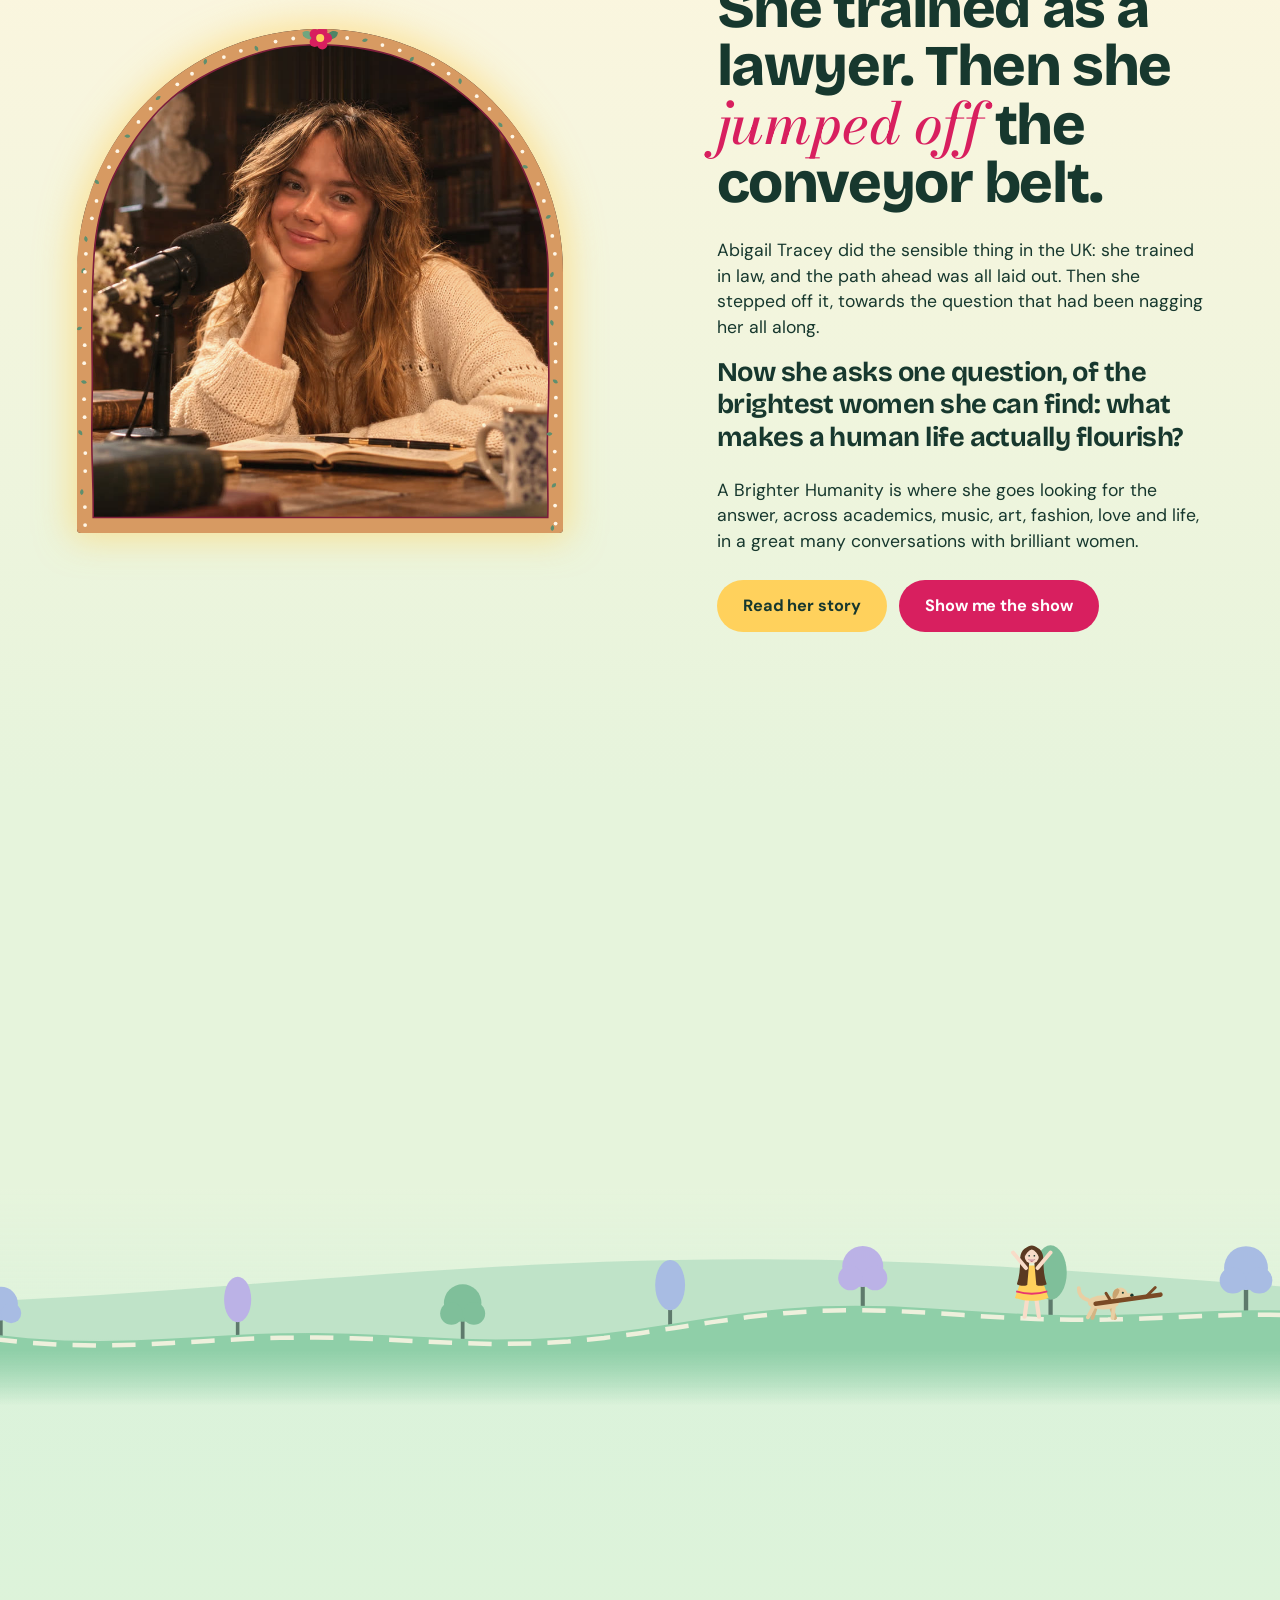
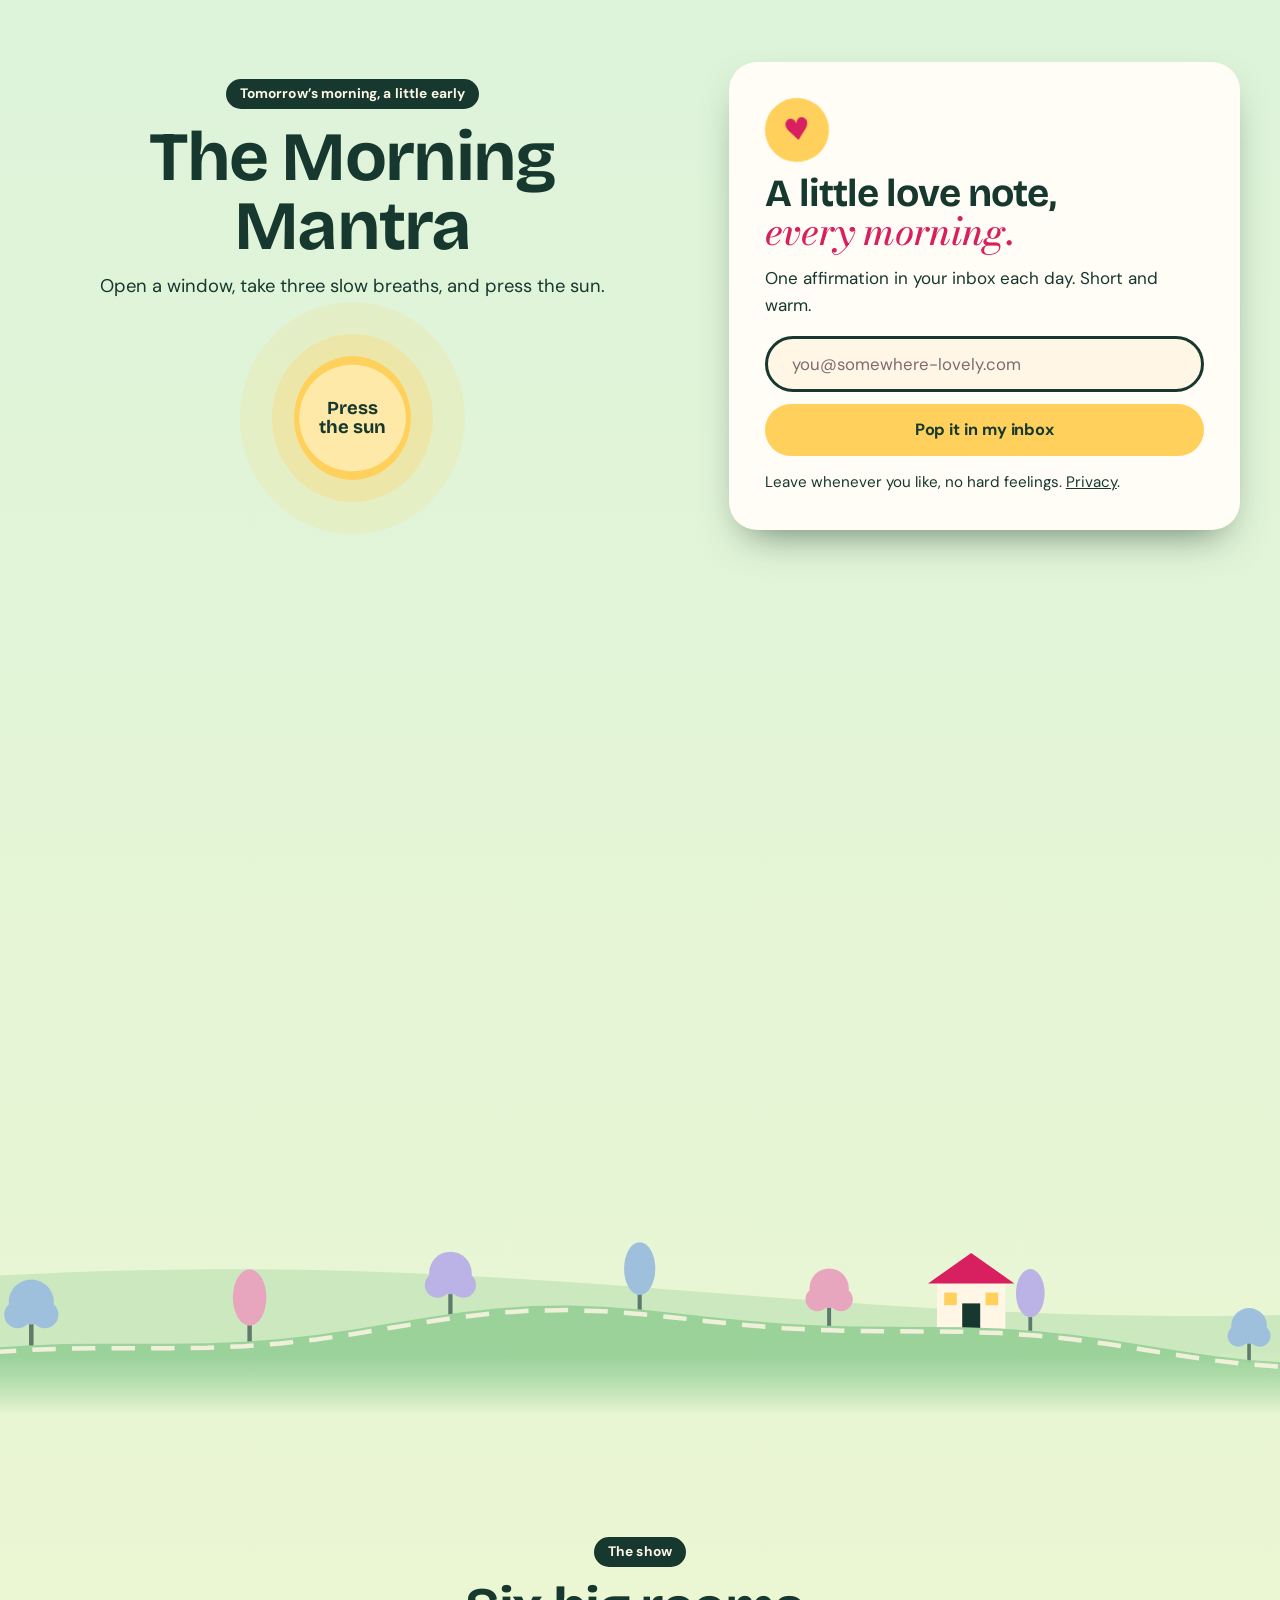
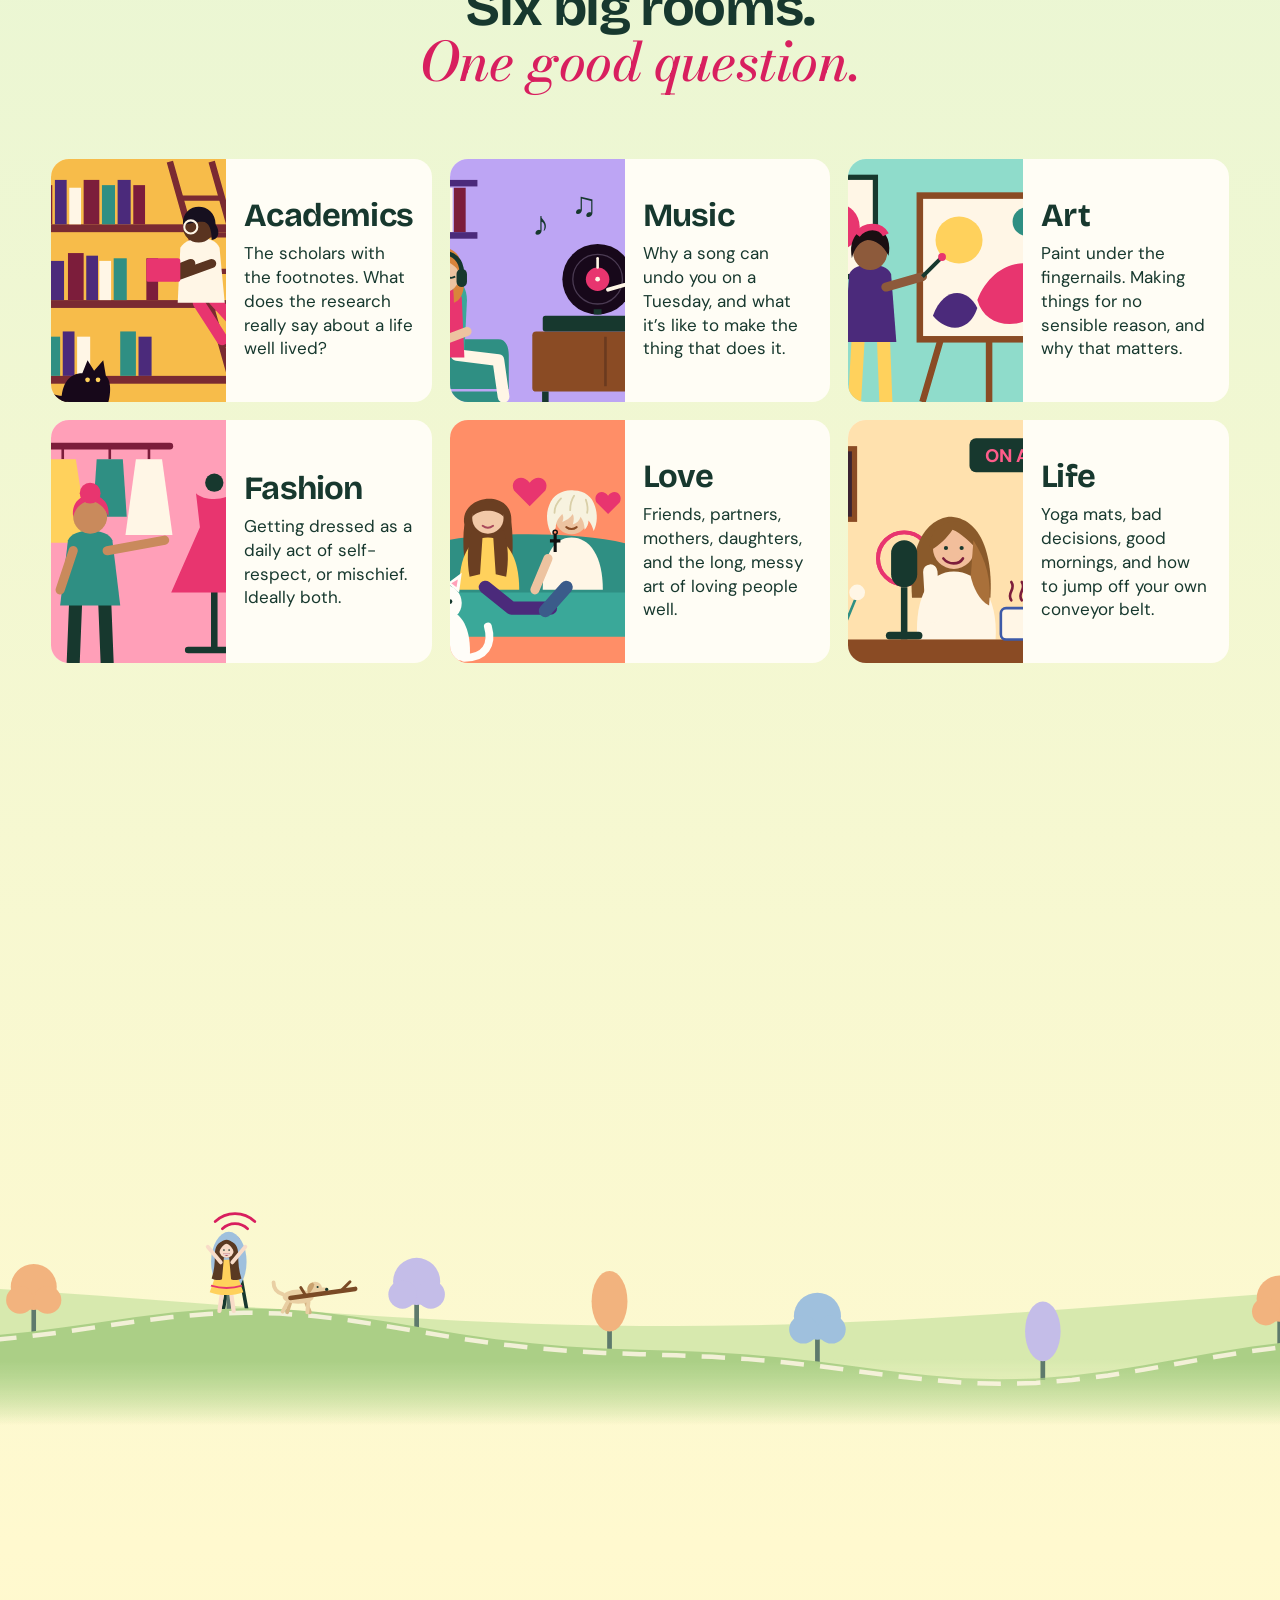
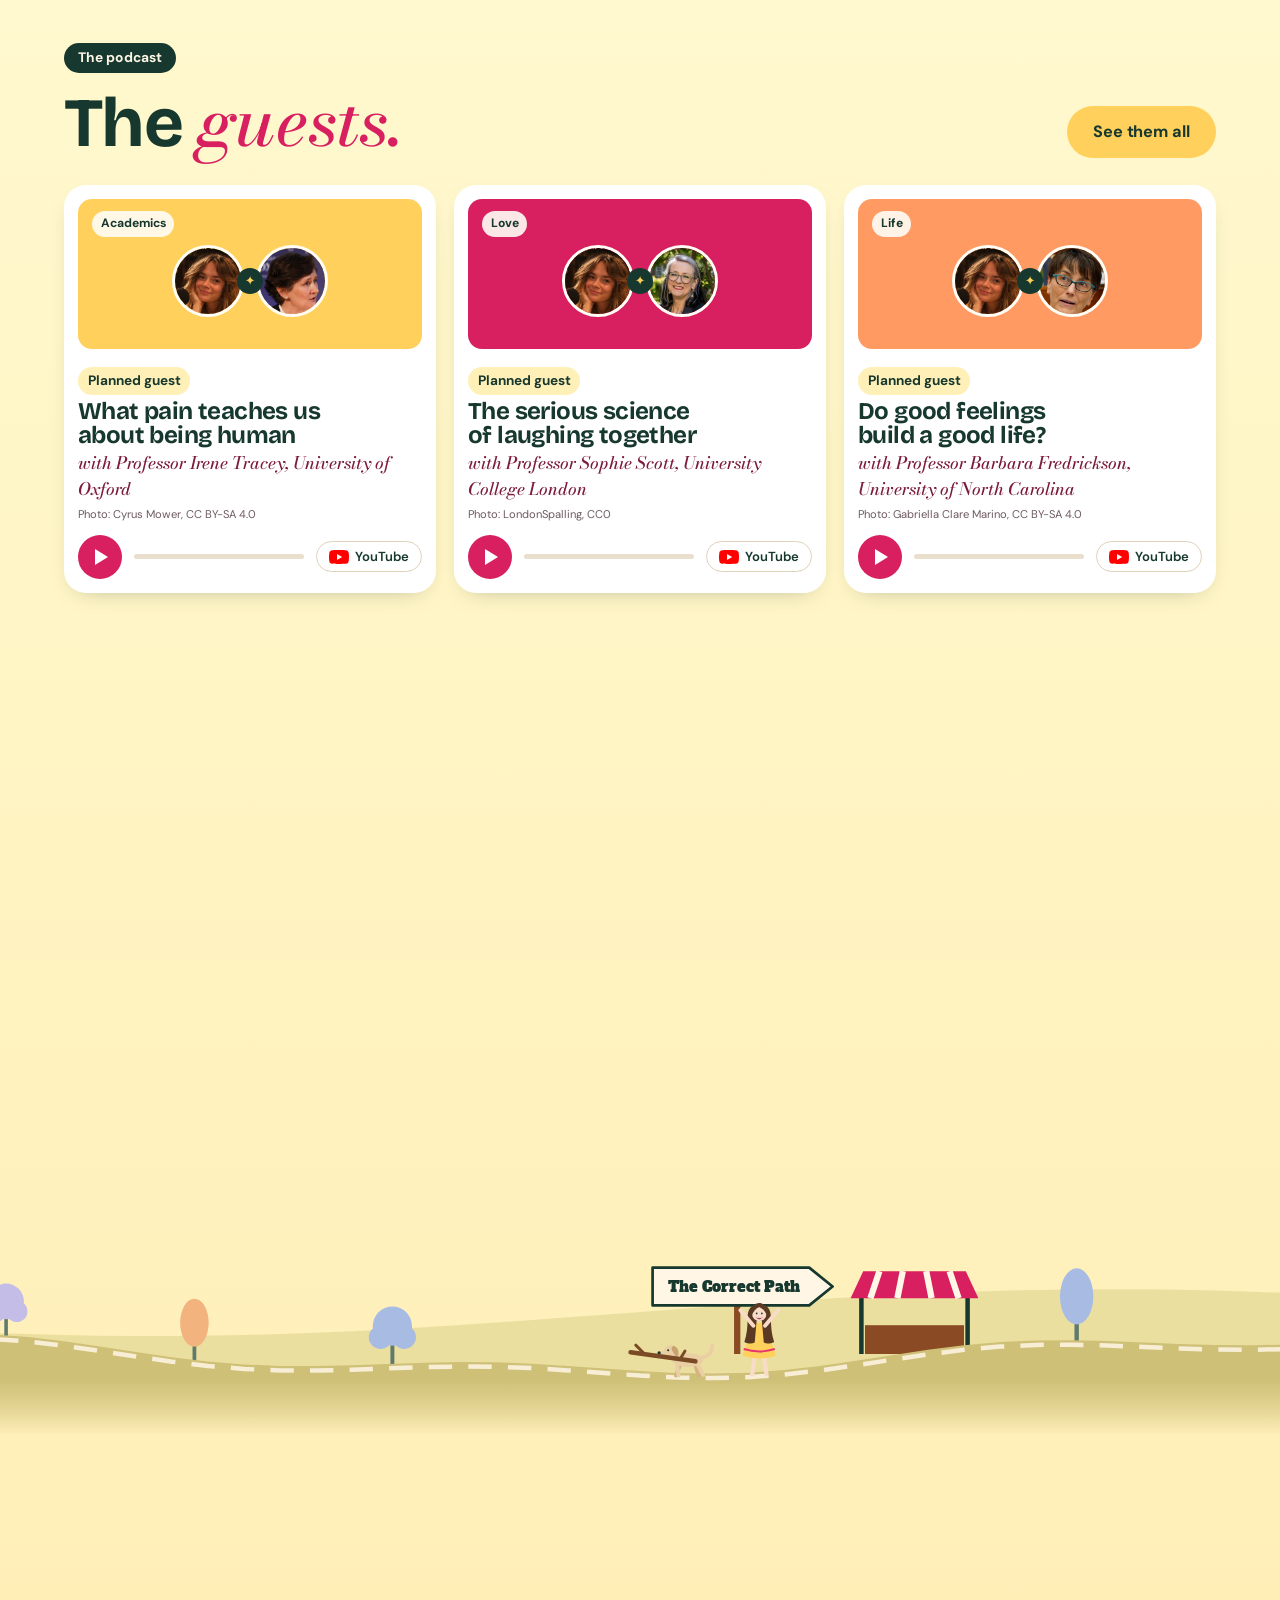
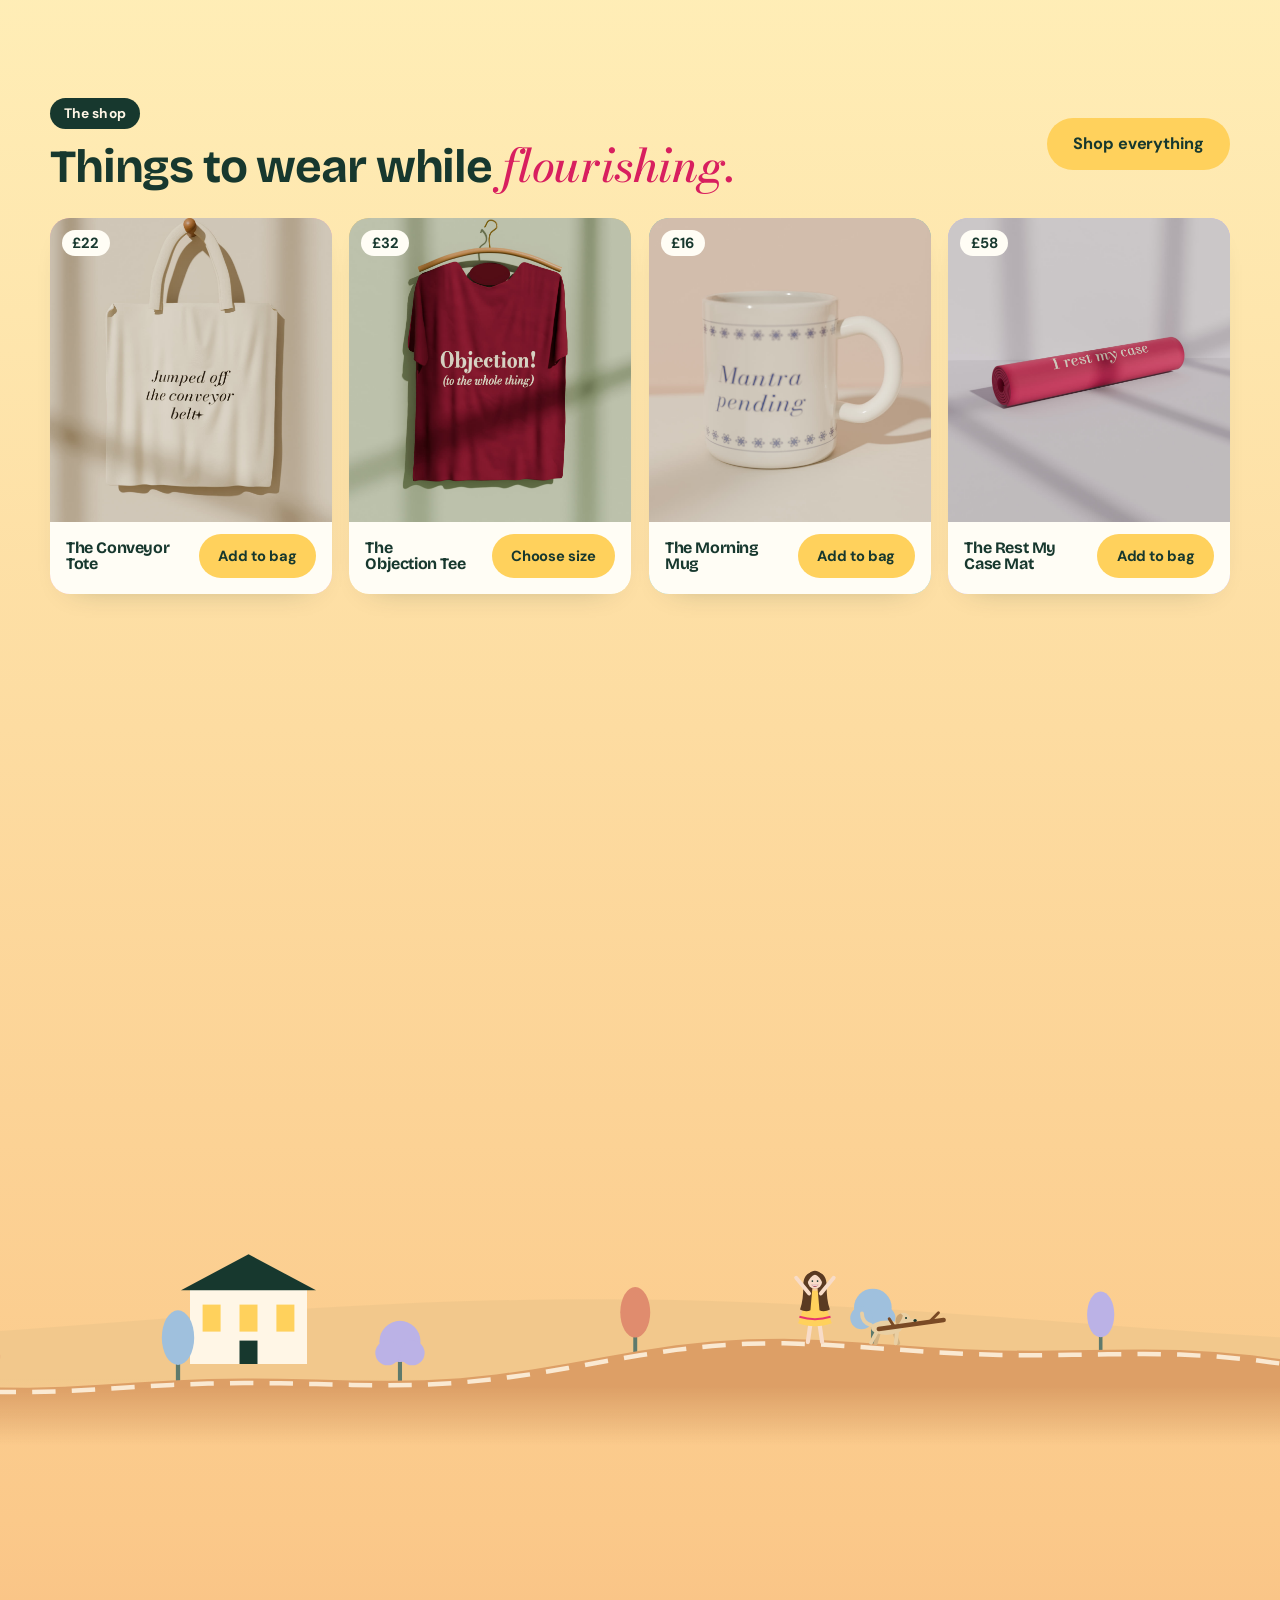
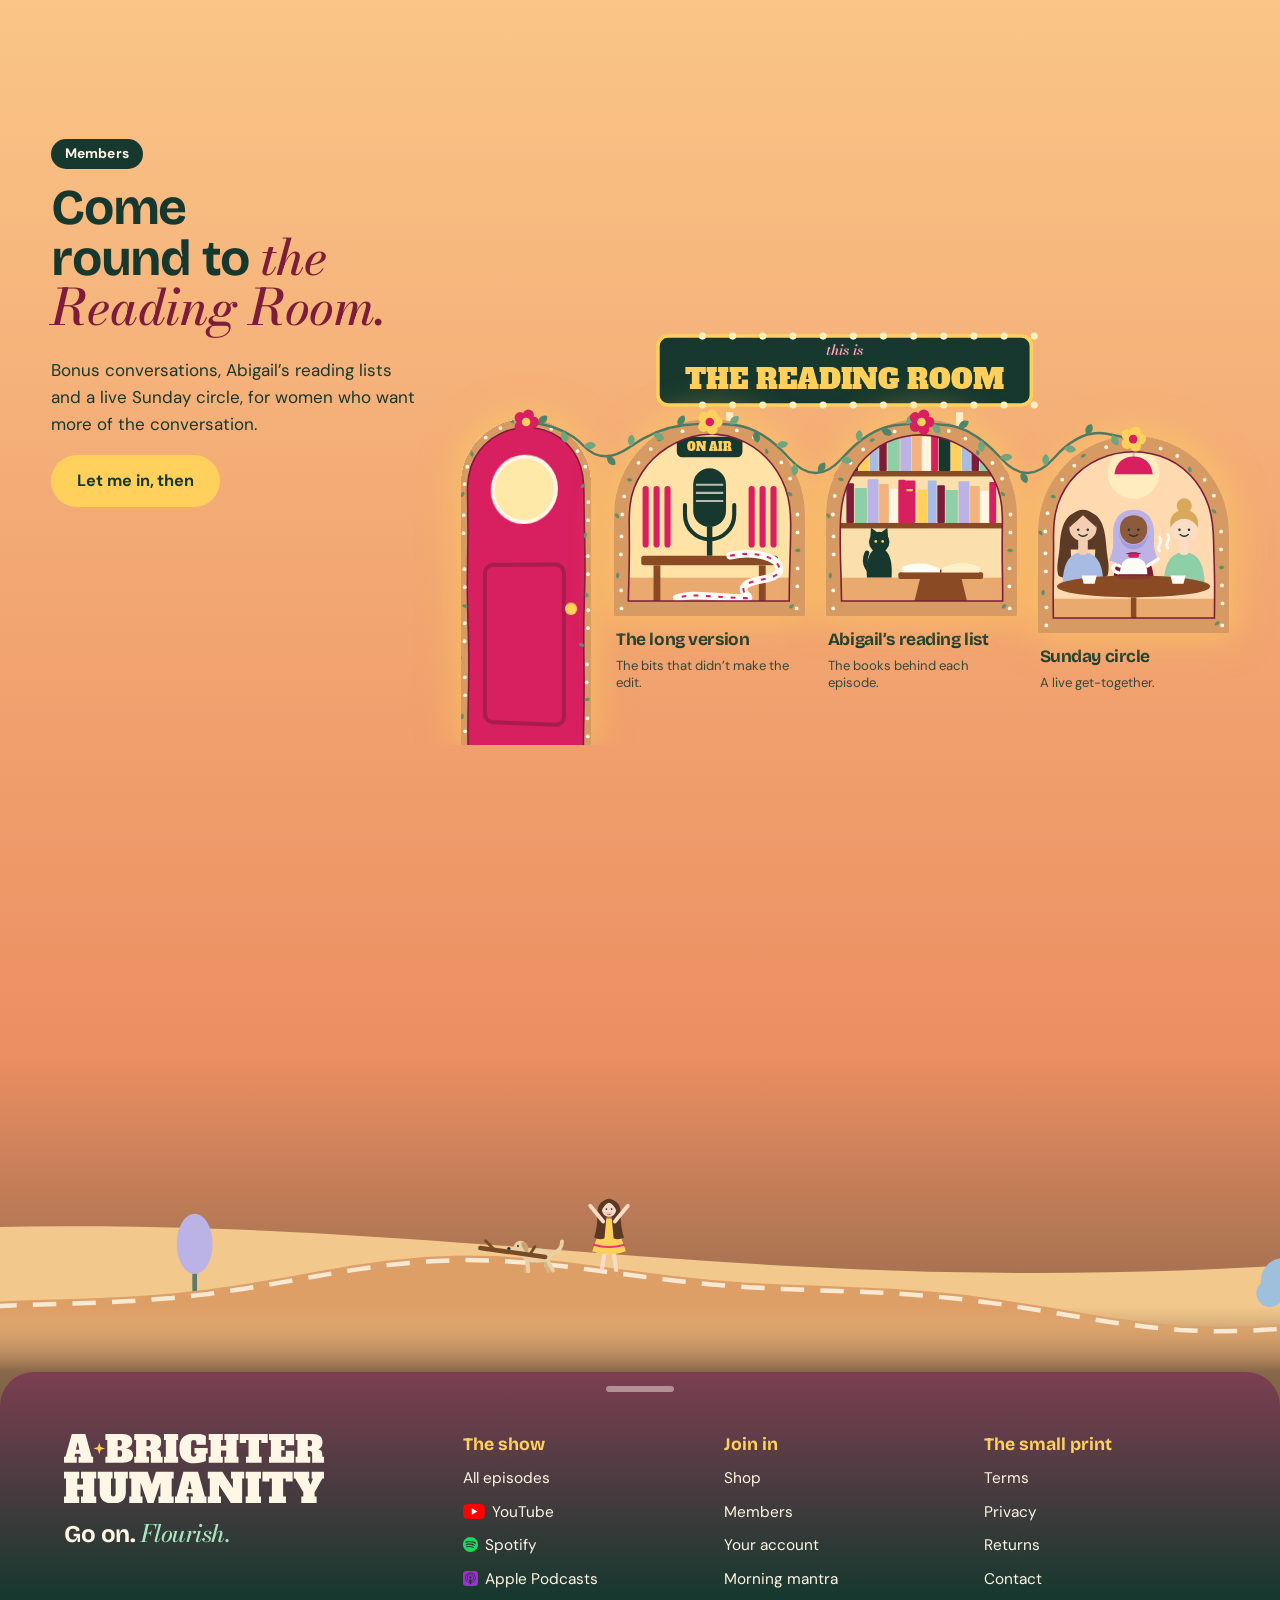
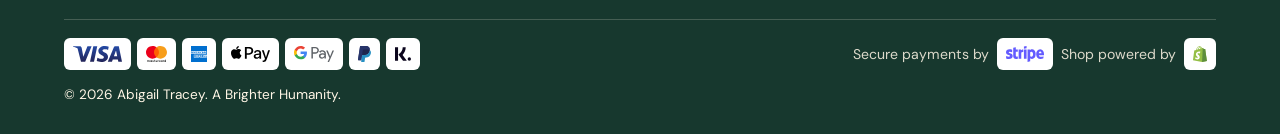
==== commit e515f53f: "Update preview" ====
--- a/index.html
+++ b/index.html
@@ -304,16 +304,16 @@
         <path d="M53 586l5 20" stroke="#15101C" stroke-width="9" stroke-linecap="round"/><g transform="translate(42 609) rotate(-14)" style="transform-box:view-box;transform-origin:0 0"><rect x="-15" y="-7" width="30" height="14" rx="2" fill="#FFFDF8" stroke="#b8ae9e" stroke-width=".7"/><rect x="-19" y="-7" width="4.5" height="14" rx="2.2" fill="#E9E3D6" stroke="#b8ae9e" stroke-width=".6"/><rect x="14.5" y="-7" width="4.5" height="14" rx="2.2" fill="#E9E3D6" stroke="#b8ae9e" stroke-width=".6"/><text x="0" y="3.4" text-anchor="middle" font-family="Alfa Slab One, serif" font-size="9.5" fill="#17382E">LAW</text></g><circle cx="59" cy="607" r="3.8" fill="#F8DCC8"/>
       </g>
       <g class="free">
-        <path class="hair-flow" d="M32 556c-12 2-26 10-38 26 12 2 28-4 40-14z" fill="#B98A5A"/>
+        
         <g class="run-a"><path d="M34 622l-5 35" stroke="#F8DCC8" stroke-width="6.5" stroke-linecap="round"/></g>
         <g class="run-b"><path d="M46 622l5 35" stroke="#F8DCC8" stroke-width="6.5" stroke-linecap="round"/></g>
         <path class="dress-free" d="M30 578h20l6 22 10 28c-16 6-36 6-52 0l10-28z" fill="#FFD15C"/>
-        <path d="M16 618c16 5 32 5 48 0" stroke="#E8356F" stroke-width="3" fill="none"/>
+        <path d="M16 618c16 5 32 5 48 0" stroke="#E8356F" stroke-width="3" fill="none"/><path d="M40 549c-14 0-18 9-18 21 0 14-1 25-5 37 6 3 12 3 16 1l3-34h8l3 34c4 2 10 2 16-1-4-12-5-23-5-37 0-12-4-21-18-21z" fill="#5A3A22"/>
         <path d="M31 582l-20-24M49 582l20-24" stroke="#F8DCC8" stroke-width="6" stroke-linecap="round"/>
       </g>
       <circle cx="40" cy="564" r="11" fill="#F8DCC8"/>
       <circle cx="36" cy="563" r="1.3" fill="#17382E"/><circle cx="44" cy="563" r="1.3" fill="#17382E"/><g class="suit"><path d="M36 572q4-3.4 8 0" stroke="#A8485A" stroke-width="1.6" fill="none" stroke-linecap="round"/><path d="M33 559.5l4.5-1.5M47 559.5l-4.5-1.5" stroke="#6B5A4A" stroke-width="1.2" stroke-linecap="round"/></g><g class="free"><path d="M34.5 568.5q5.5 7.5 11 0z" fill="#A8485A"/><path d="M35.6 568.8h8.8l-.5 1.5h-7.8z" fill="#FFFDF8"/></g>
-      <path d="M29 560c0-13 22-13 22 0-6-4-16-4-22 0z" fill="#B98A5A"/>
+      <g class="free"><path d="M28.5 566c-1.500-14 5-19 11.500-19s13 5 11.500 19c-2-6-6.500-11-11.500-13-5 2-9.500 7-11.500 13z" fill="#5A3A22"/></g>
       <g class="suit"><path d="M27 576c-3-5-3-11-1-16-1-16 29-16 28 0 2 5 2 11-1 16-2 2-5 2-6 0 1-6 1-12-1-16-5-3-13-3-18 0-2 4-2 10-1 16-1 2-4 2-6 0z" fill="#E9E3D6" stroke="#8d8579" stroke-width=".9"/><path d="M29 553q11-6 22 0M28 558q12-6 24 0M26 565h5M49 565h5M26 571h5M49 571h5" stroke="#8d8579" stroke-width="1.1" fill="none"/></g>
     </g></g></g>
 
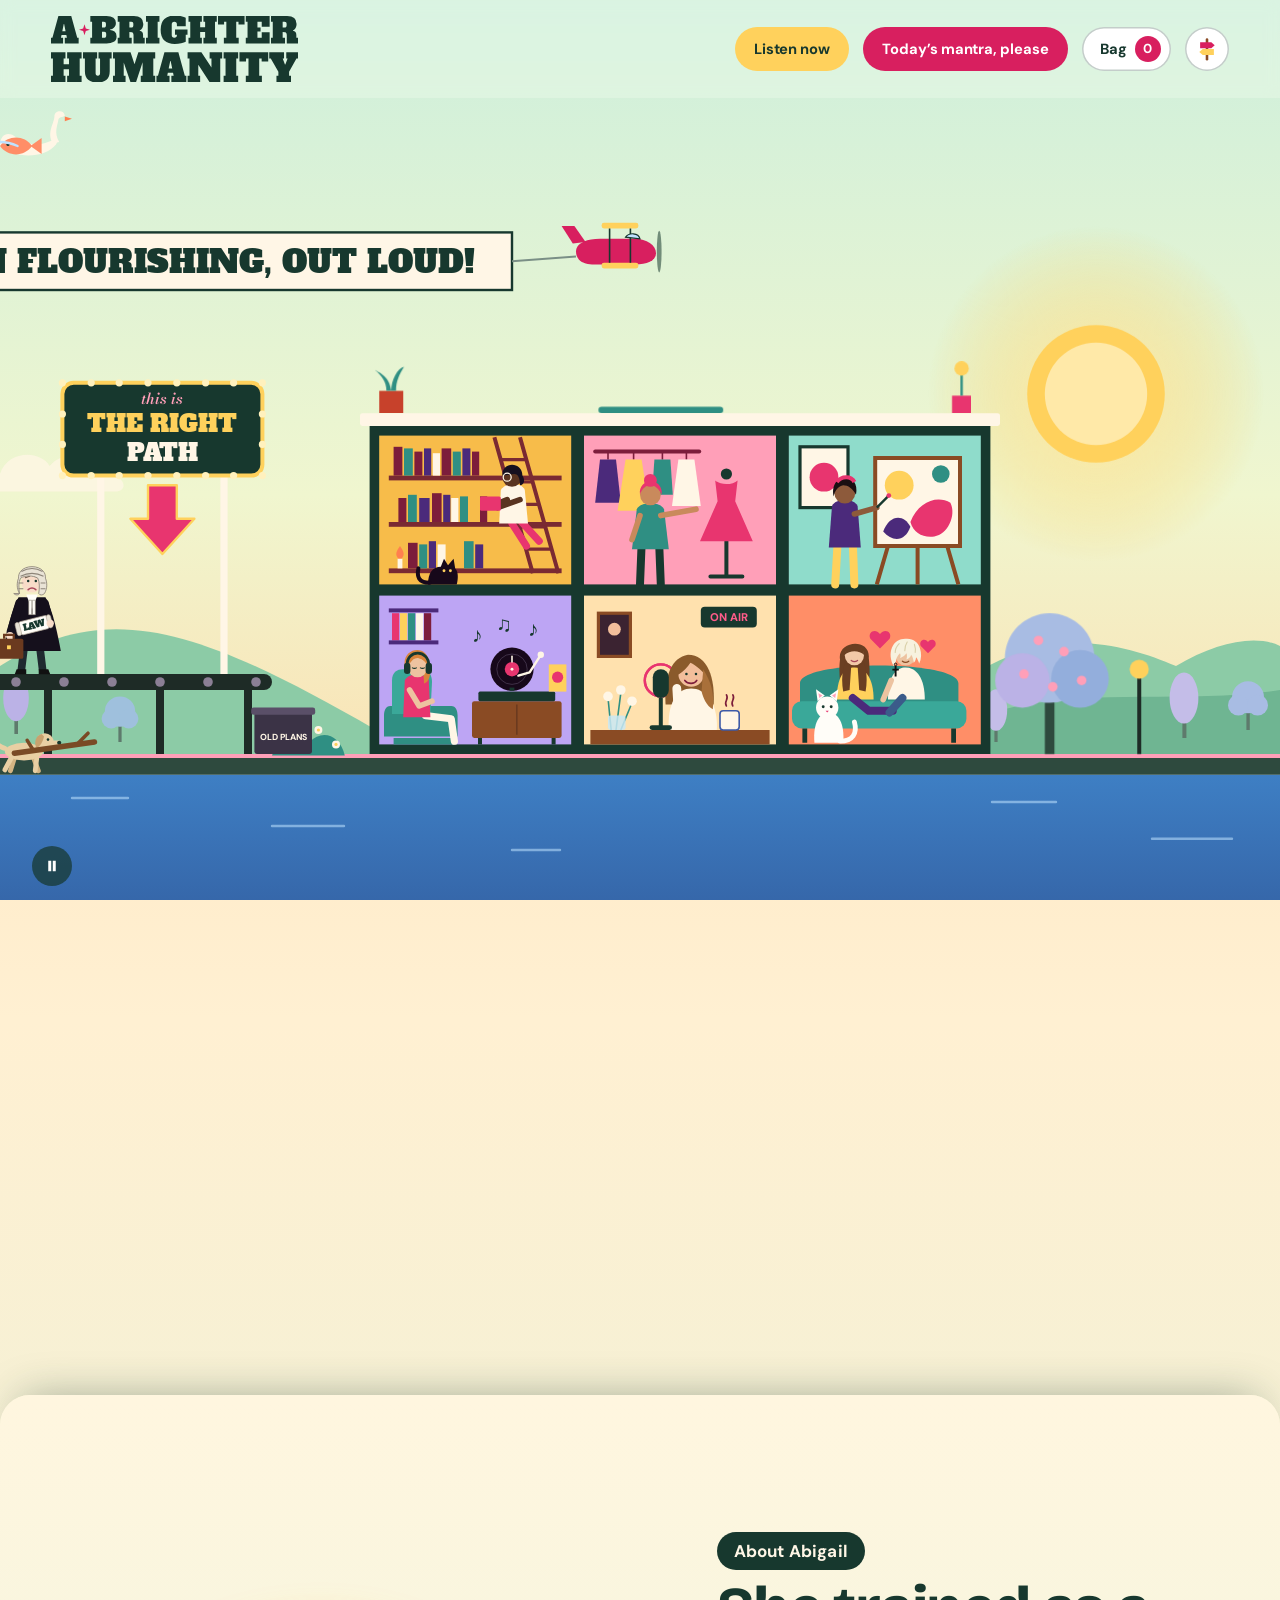
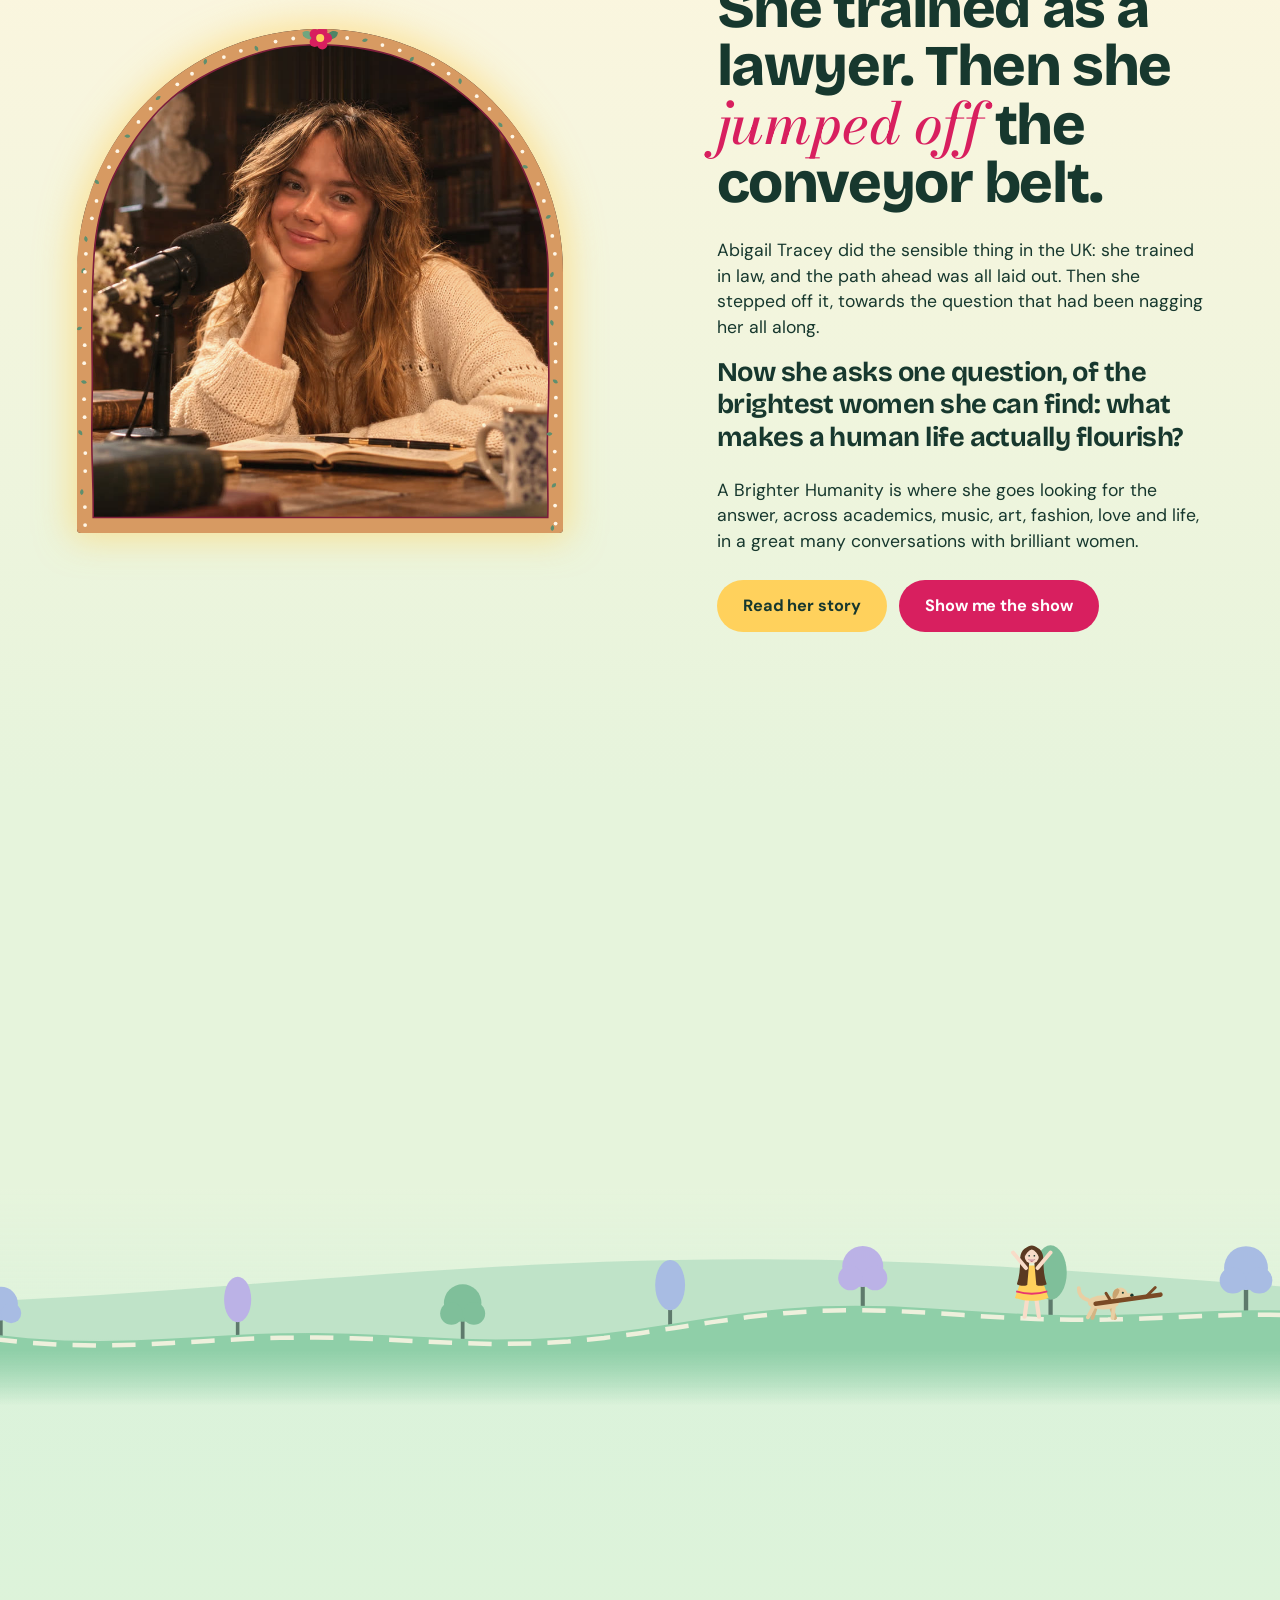
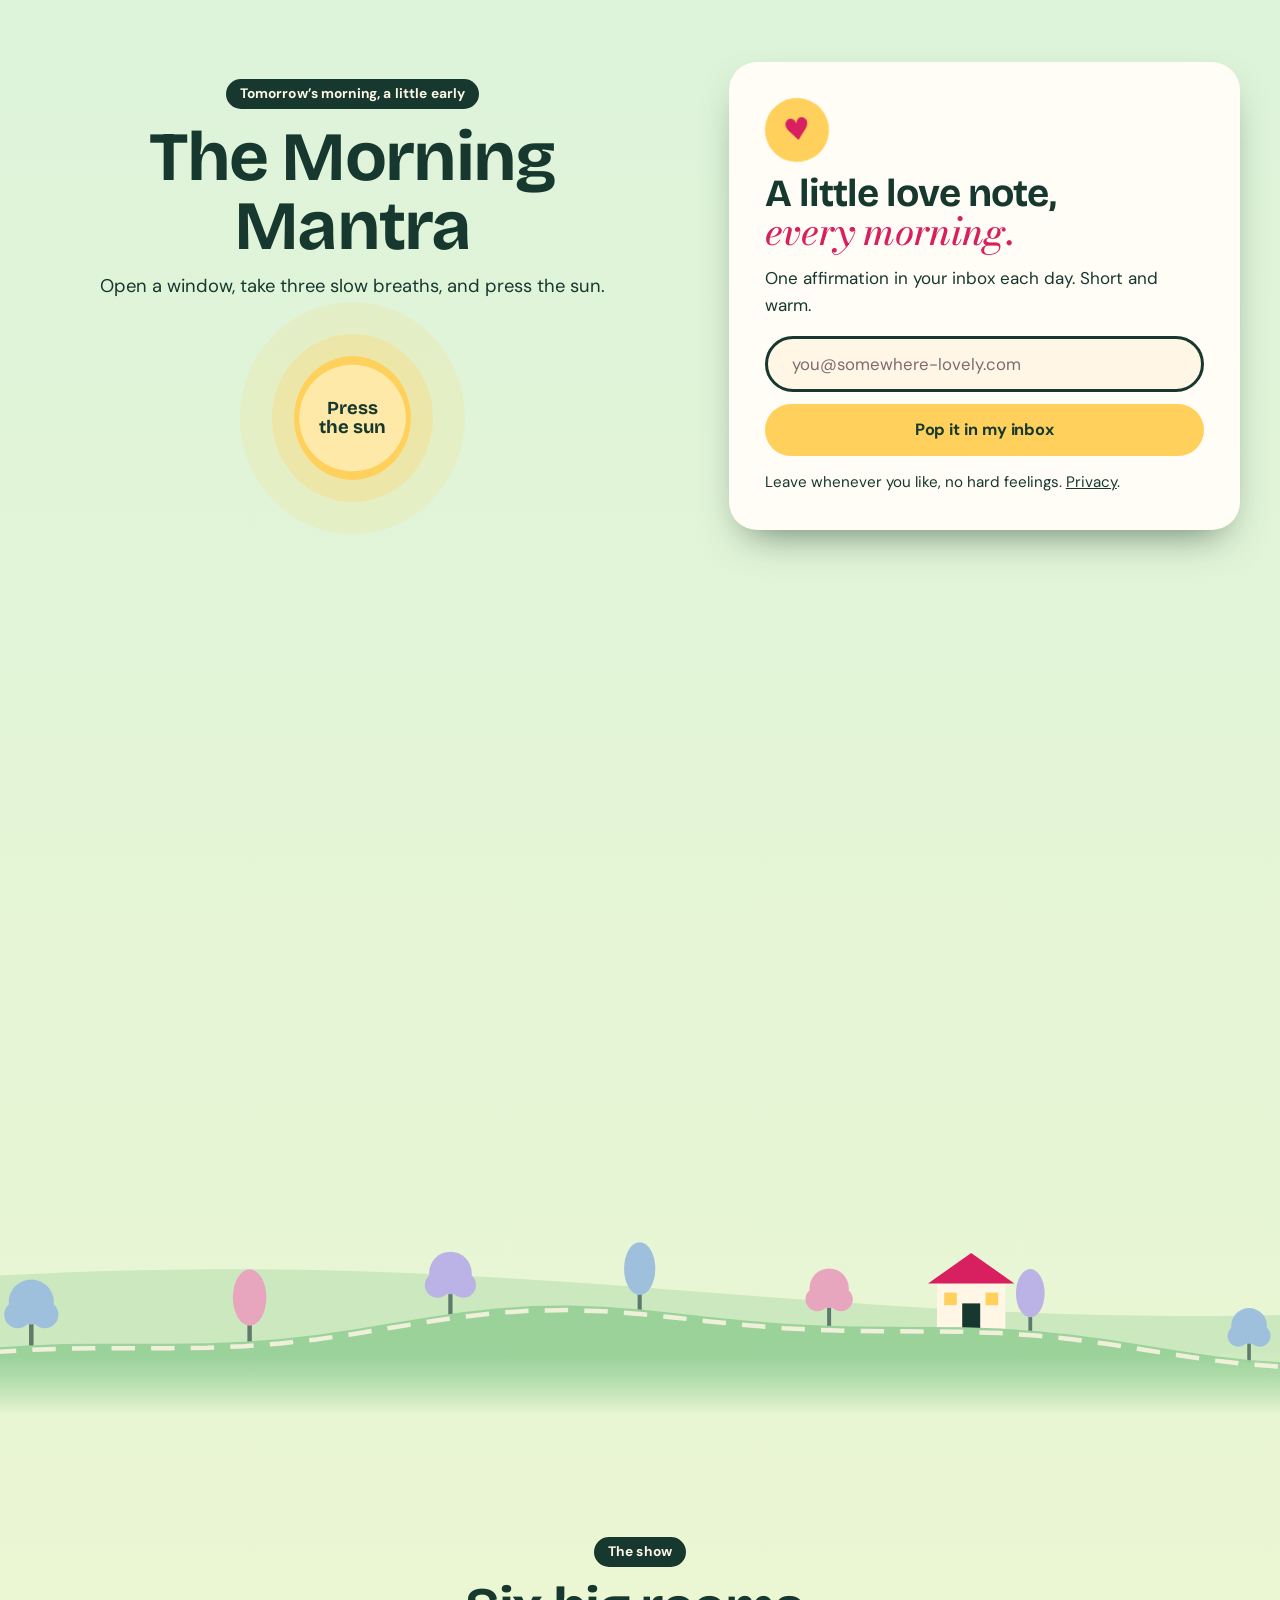
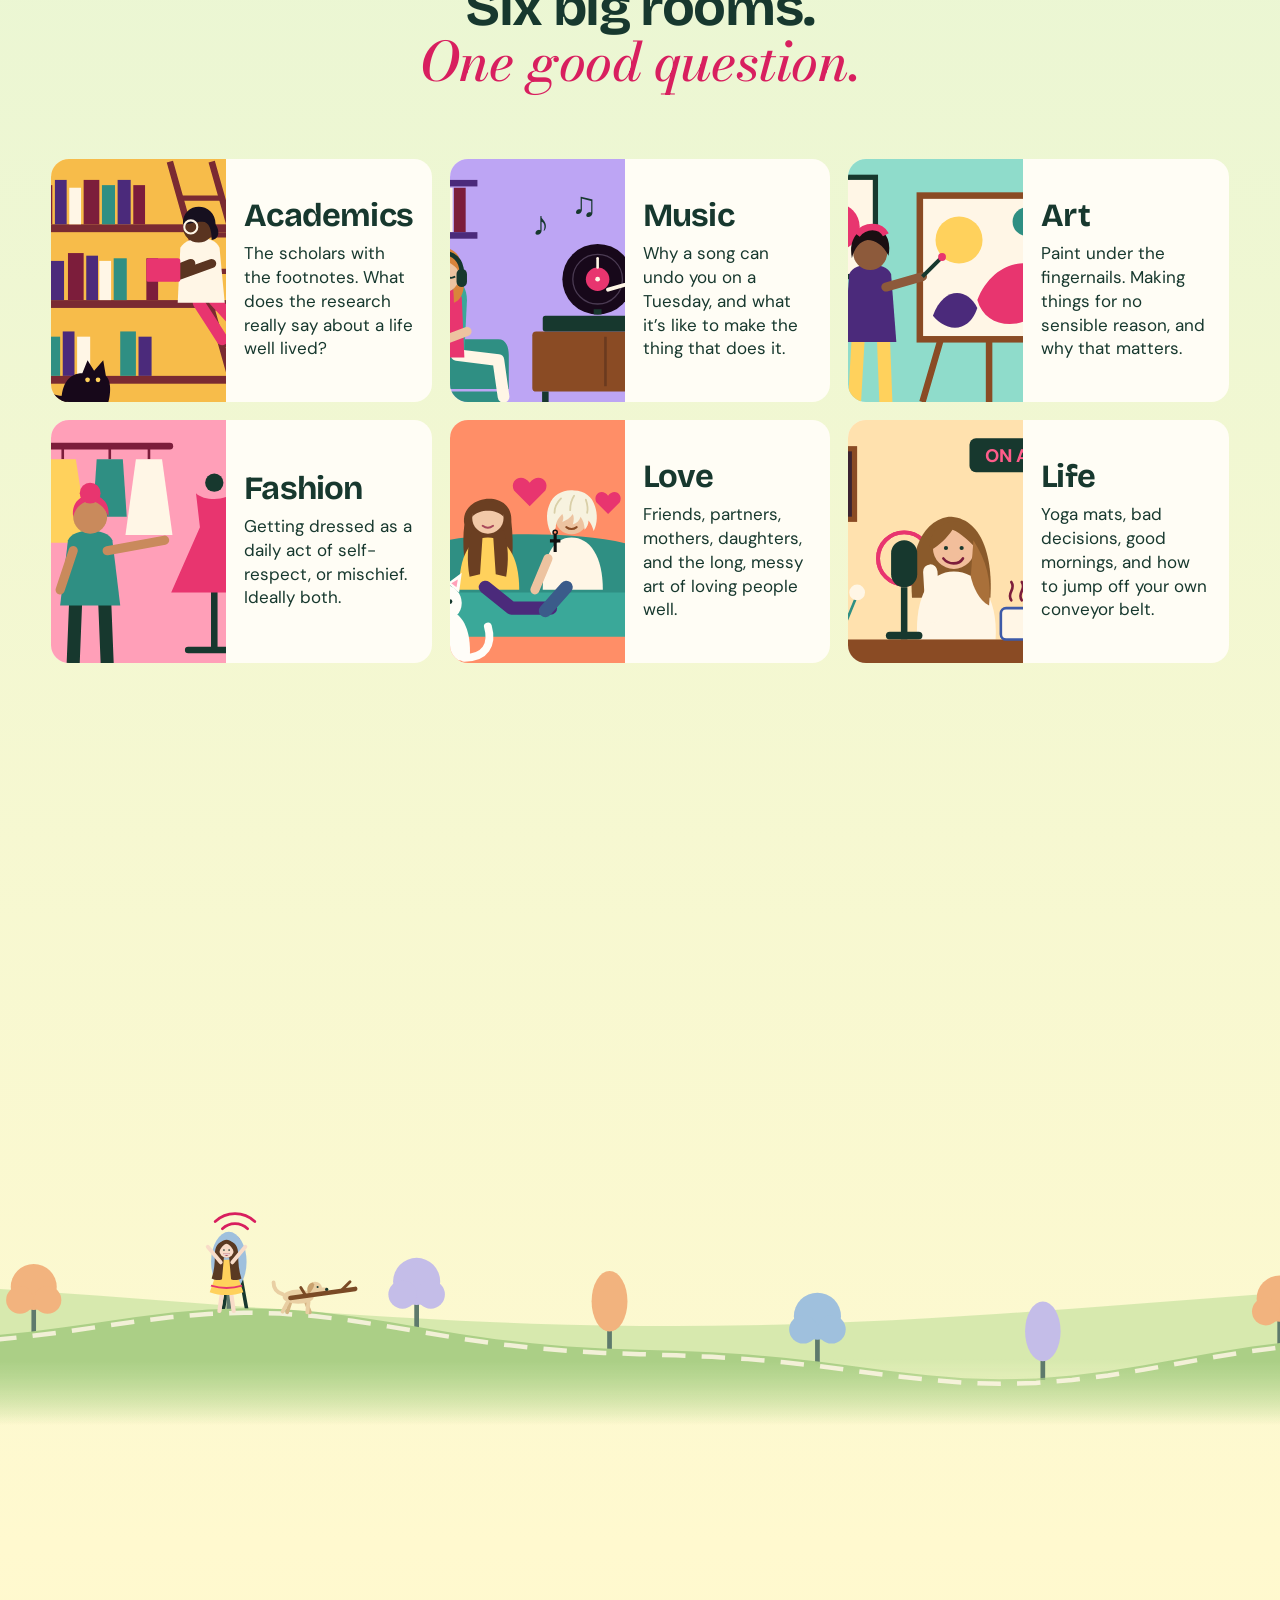
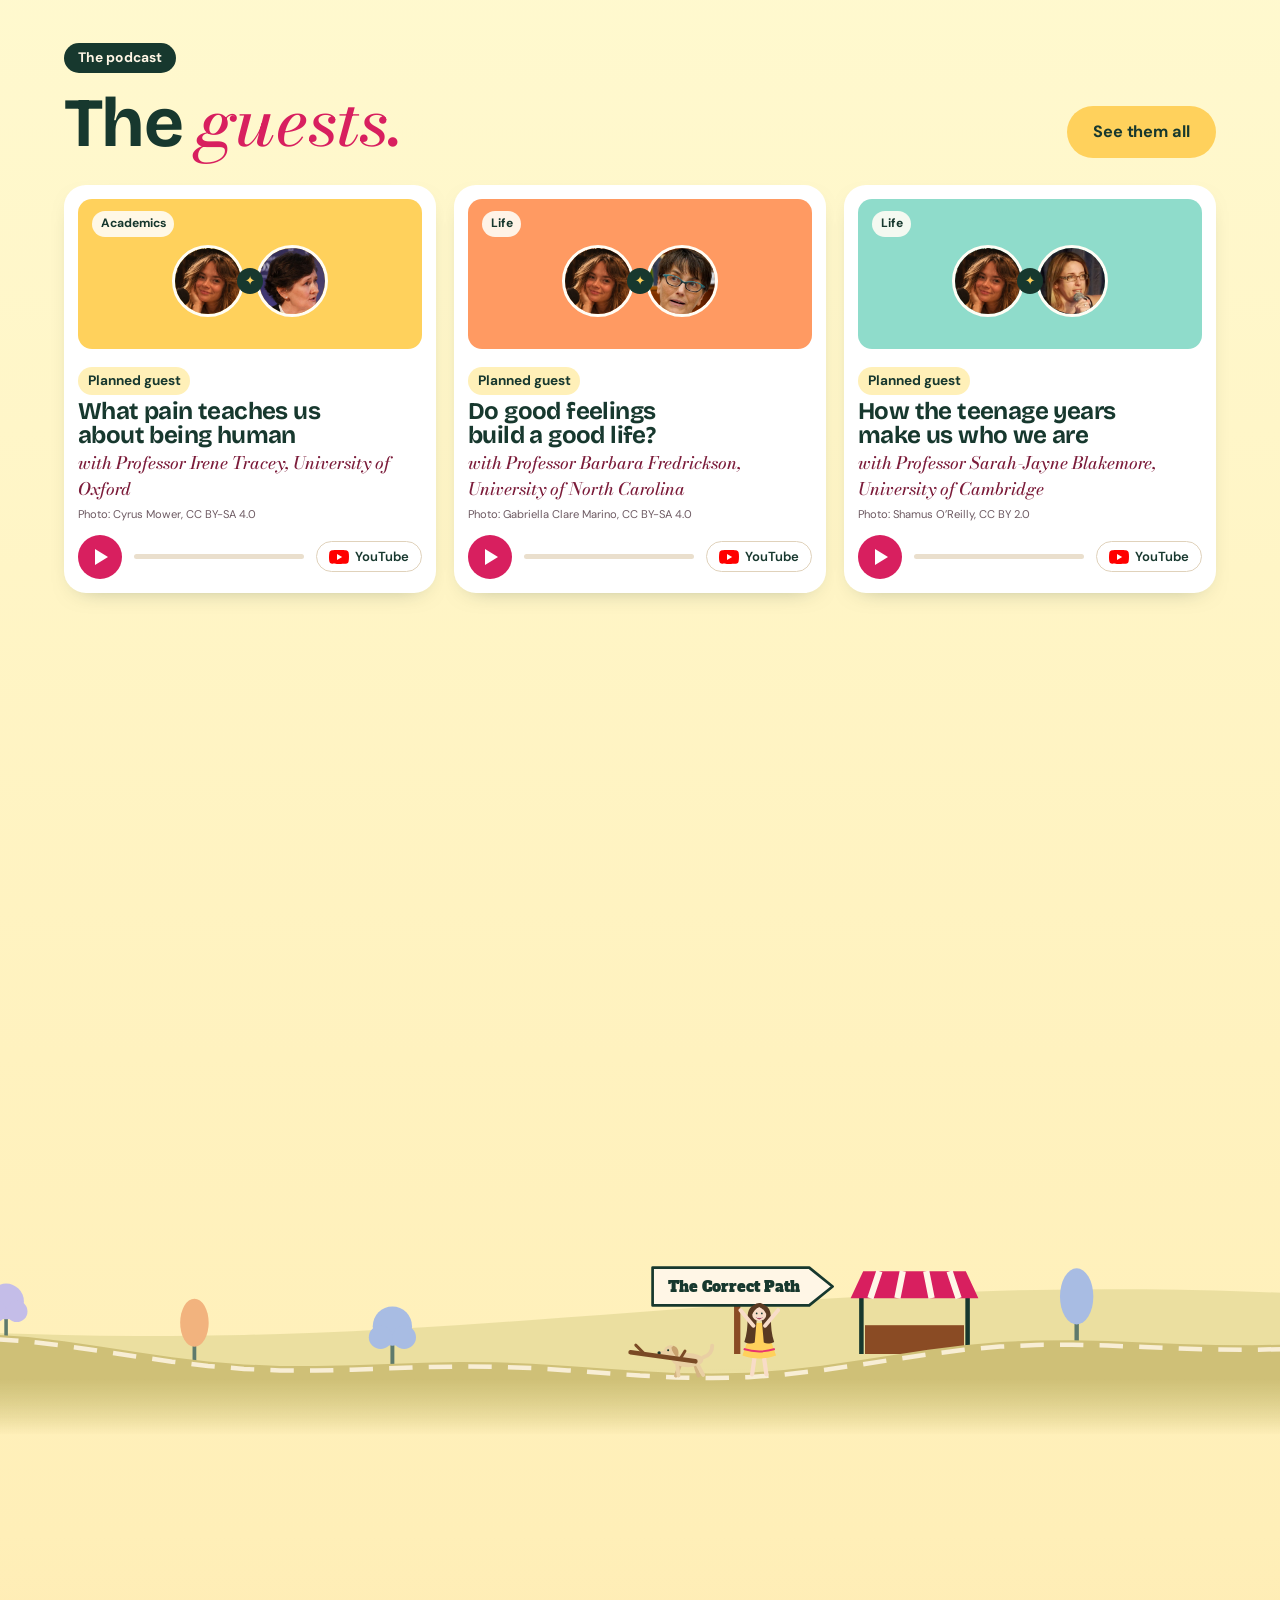
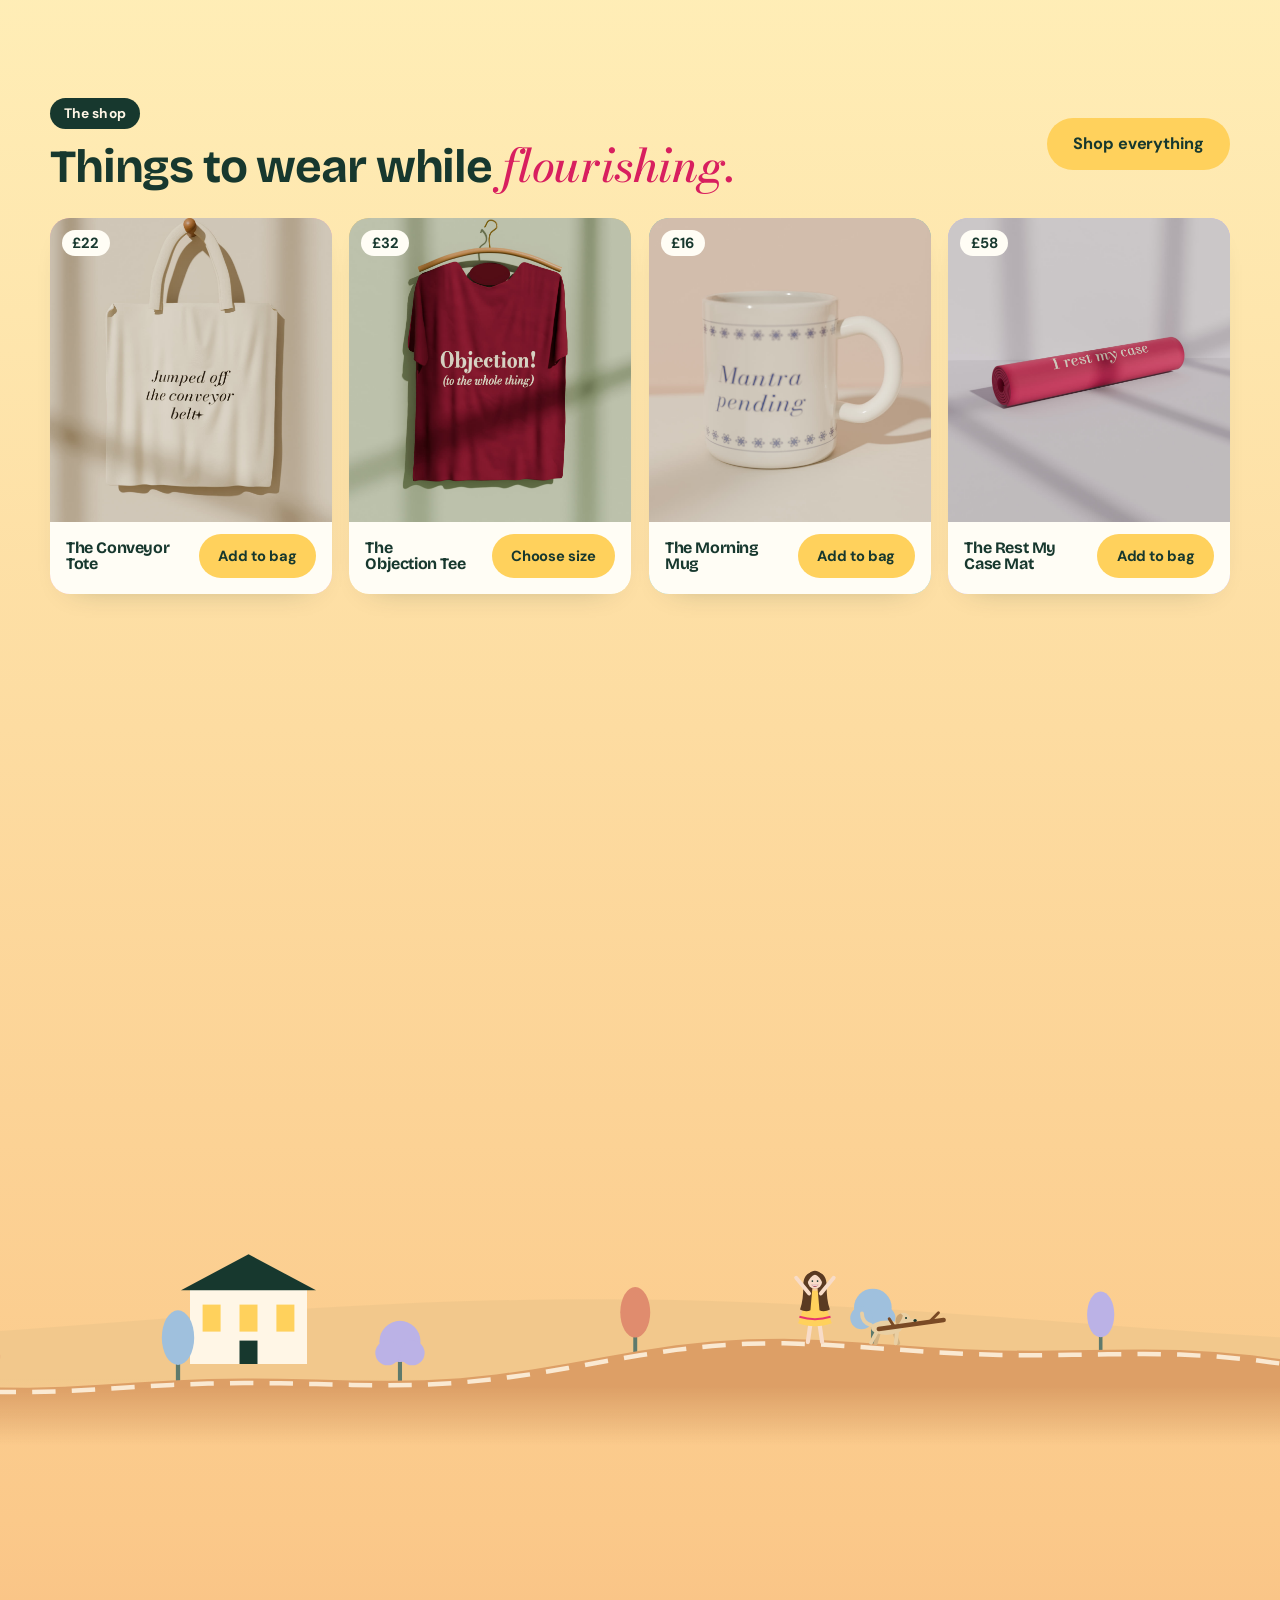
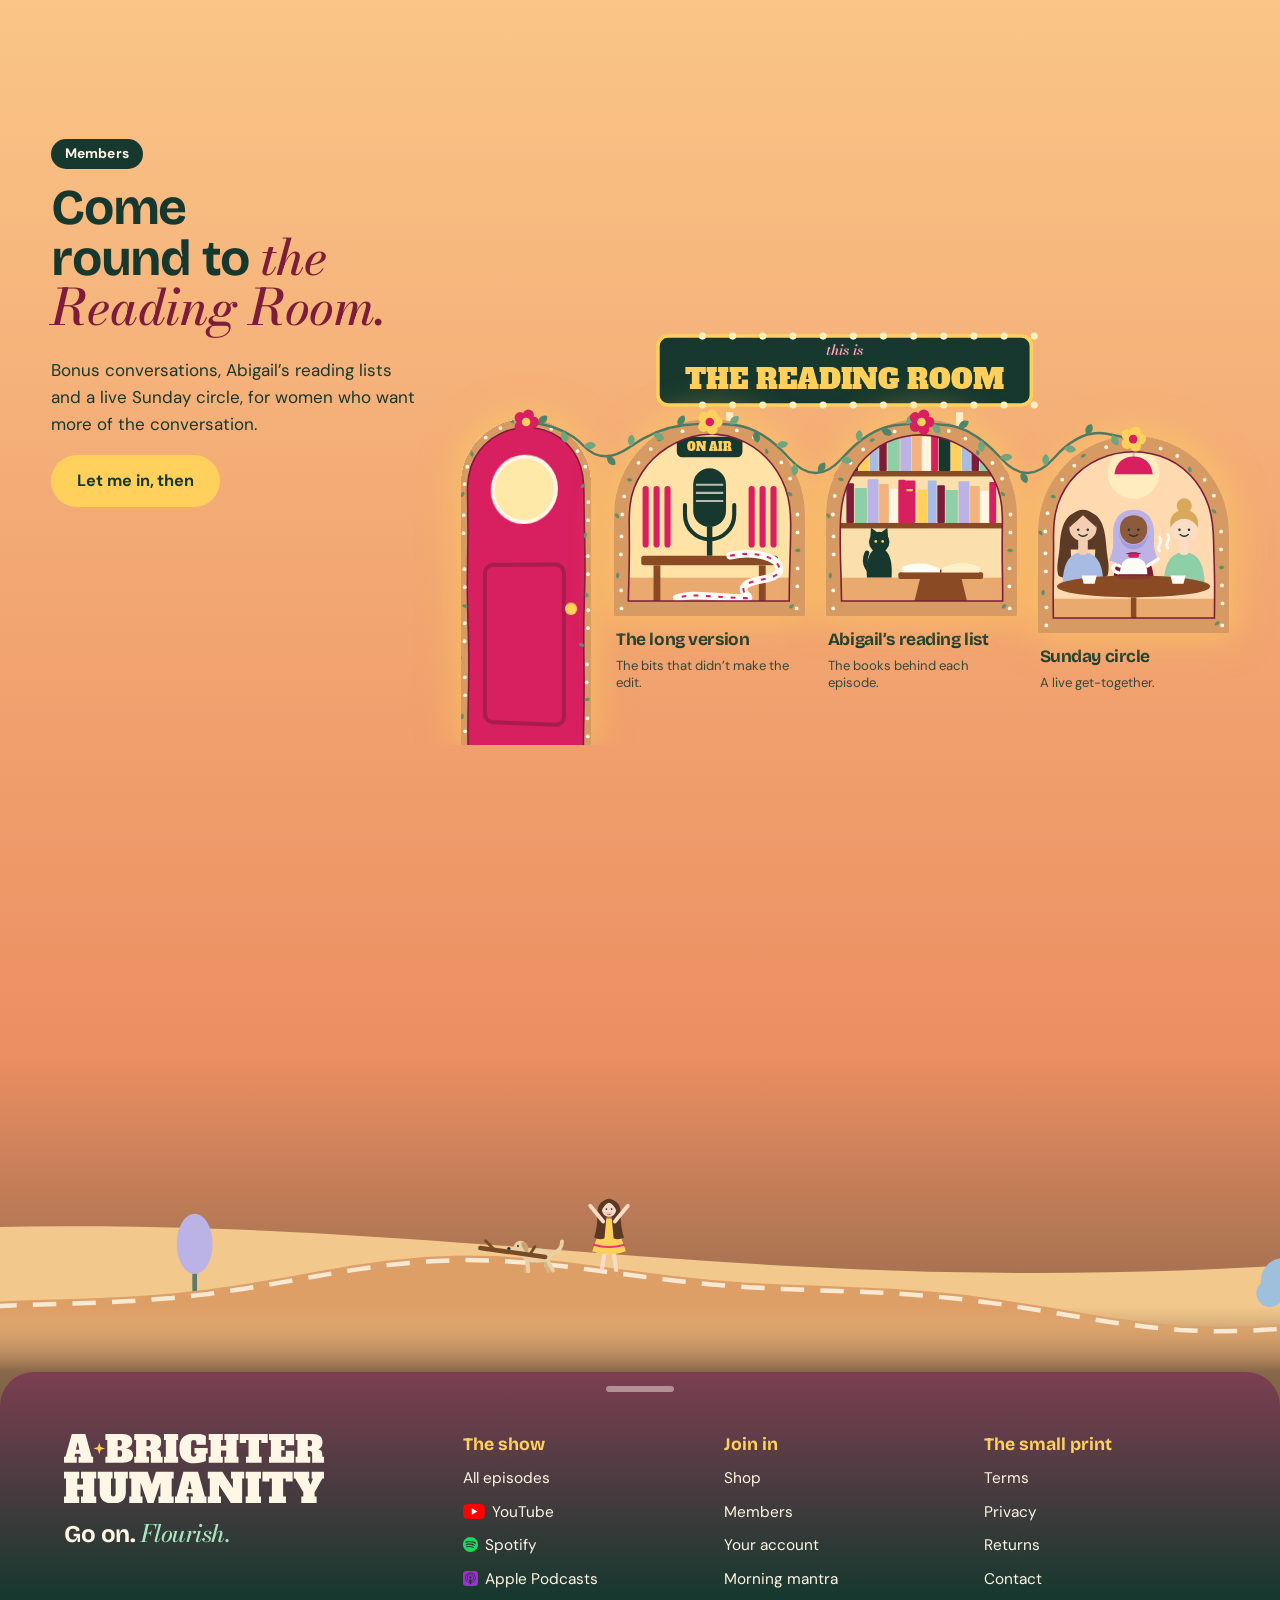
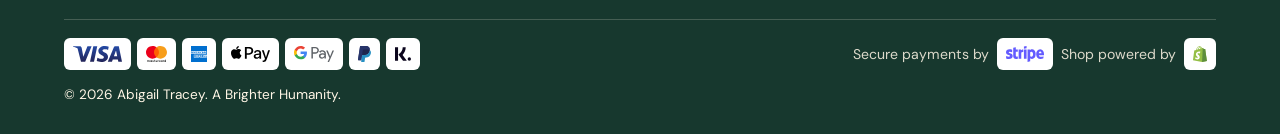
==== commit 2f5c46ed: "Update site" ====
--- a/index.html
+++ b/index.html
@@ -12,7 +12,7 @@
 <meta name="theme-color" content="#17382E">
 <link rel="icon" href="assets/img/favicon.svg" type="image/svg+xml">
 <link rel="preload" href="assets/fonts/bodoni-moda-latin-wght-normal.woff2" as="font" type="font/woff2" crossorigin>
-<link rel="stylesheet" href="assets/styles.css">
+<link rel="stylesheet" href="assets/styles.css?v=20261112b">
 </head>
 <body class="home">
 <a class="skip" href="#main">Skip to the good bit</a>
@@ -80,7 +80,7 @@
     <!-- plane towing the title -->
     <g class="tow">
       <path d="M-220 108l-22 12 14 24-14 24 22 12z" fill="#FFF6E6" stroke="#17382E" stroke-width="3"/><rect x="-220" y="108" width="860" height="72" fill="#FFF6E6" stroke="#17382E" stroke-width="3"/>
-      <text class="banner-text" x="210" y="159" text-anchor="middle" font-family="Alfa Slab One, serif" font-size="40" fill="#17382E">HUMAN FLOURISHING, OUT LOUD!</text>
+      <text class="banner-text" x="210" y="159" text-anchor="middle" font-family="Alfa Slab One, serif" font-size="40" fill="#17382E">HUMAN FLOURISHING, <tspan class="loud">OUT LOUD!</tspan></text>
       <path d="M640 144l80-6" stroke="#7A8F86" stroke-width="2.5"/>
       <path d="M720 132c0-10 12-16 30-16h44c14 0 26 8 26 18s-12 14-26 14h-54c-12 0-20-6-20-16z" fill="#D81F5F"/>
       <path d="M716 122l-14-22h16l14 20z" fill="#D81F5F"/>
@@ -497,7 +497,7 @@
 <div data-footer></div>
 </main>
 <div class="toast" data-toast role="status" aria-live="polite"></div>
-<script src="assets/data.js"></script>
-<script src="assets/site.js"></script>
+<script src="assets/data.js?v=20261112b"></script>
+<script src="assets/site.js?v=20261112b"></script>
 </body>
 </html>
--- a/assets/styles.css
+++ b/assets/styles.css
@@ -1434,3 +1434,64 @@
   .home .members .perks{padding-inline:30vw}
   .theme-grid>*,.ep-row>*,.home .shop-strip>*,.home .members .perks>*{margin-inline:-5vw;position:relative}
 }
+
+/* Phone header: the logo is the statement, as wide as the controls allow on any phone */
+@media (max-width:640px){
+  :root{--logo-w:min(calc(100vw - 164px),300px);--nav-h:calc(var(--logo-w)*var(--logo-ratio,.3) + 20px)}
+  .nav,.home .nav{padding:10px 14px;gap:8px}
+  .logo img{width:var(--logo-w);height:auto;max-width:none}
+  .bag-btn{padding:4px 6px;flex:none}
+  .post-btn{width:40px;height:40px}
+  .post-menu{right:0}
+  .story-pic{margin-top:calc(var(--nav-h) + 12px)}
+  .home .morning,.home .themes,.home .listen,.home .shop-hero,.home .members{padding-top:calc(var(--nav-h) + 14px)}
+}
+
+@media (max-width:640px){
+  /* Reading Room: captions never overlap, so these cards sit side by side */
+  .home .members .perks{padding-inline:21vw}
+  .home .members .perks>*{flex-basis:58vw;margin-inline:0}
+  .rr-win{width:86%;margin-inline:auto}
+  .rr-label p{font-size:.86rem}
+  /* The sun's words stay on two lines on small phones */
+  .sunbutton{width:max(112px,30vw);height:max(112px,30vw);font-size:.92rem}
+}
+@media (max-width:640px){
+  .home .members .perks h3{margin-inline:auto}
+  .sun-face{font-size:.8rem;line-height:1.1}
+}
+@media (max-width:640px){.sunbutton{flex:none;aspect-ratio:1;padding:0}.sun-face{width:66%;height:66%;aspect-ratio:1}}
+
+
+/* Phone About: a big photo, then the words, filling the screen with nothing floating in space */
+@media (max-width:640px){
+  .home .story{display:flex;flex-direction:column;justify-content:center;gap:0;min-height:100svh;padding:calc(var(--nav-h) + 14px) 0 18px;box-sizing:border-box}
+  .story-pic{width:min(70vw,42svh);margin:0 auto}
+  .story-copy{padding:18px 20px 0}
+  .story-copy .eyebrow{margin-bottom:8px}
+  .story-copy h2{font-size:clamp(1.8rem,8.4vw,2.5rem);margin-bottom:.35em}
+  .story-copy p.story-key{font-size:clamp(1.05rem,4.6vw,1.25rem);line-height:1.28;margin-bottom:.7em}
+  .story-btns{flex-wrap:nowrap;gap:10px}
+  .story-btns .btn{flex:1;justify-content:center;text-align:center;padding:.85em .6em;font-size:.98rem;white-space:nowrap}
+
+  /* Phone Morning: the first screen is the big sun, in the middle. The love note follows as you scroll. */
+  .home .morning{padding-bottom:30px}
+  .morning-grid{display:block}
+  .morning-inner{display:flex;flex-direction:column;align-items:center;justify-content:center;text-align:center;min-height:calc(100svh - var(--nav-h) - 28px);box-sizing:border-box;padding-bottom:14px}
+  .morning-inner .eyebrow{margin:0 0 10px}
+  .morning-inner h2{font-size:clamp(1.9rem,8.6vw,2.6rem);line-height:1.05;margin:0 0 .3em}
+  .morning-sub{font-size:1rem;line-height:1.4;max-width:30ch;margin:0}
+  .sunbutton{flex:none;width:min(66vw,40svh);height:min(66vw,40svh);margin:clamp(26px,5svh,44px) 0;font-size:clamp(1.3rem,6vw,1.7rem)}
+  .sun-face{width:72%;height:72%;font-size:inherit;line-height:1.1;box-shadow:0 0 0 clamp(12px,3.4vw,18px) rgba(255,209,92,.3),0 0 0 clamp(24px,6.8vw,36px) rgba(255,209,92,.15)}
+  .sunbutton.small{width:96px;height:96px;margin:16px 0;font-size:.8rem}
+  .mantra{width:100%}
+  .daily-card{margin-top:6px}
+}
+/* The smallest phones: the Reading Room's sign and windows say what's inside */
+@media (max-width:380px){.members-copy p:not(.eyebrow){display:none}}
+
+/* The plane waits for her: it comes in once she's landed, on the same clock as her story */
+.tow{animation:tow 26s linear infinite}
+@keyframes tow{0%,57%{transform:translateX(-1500px)}100%{transform:translateX(2100px)}}
+@media (max-width:640px){.story-pic{width:min(66vw,34svh)}}
+@media (prefers-reduced-motion:reduce){.tow{animation:none;transform:translateX(375px)}}
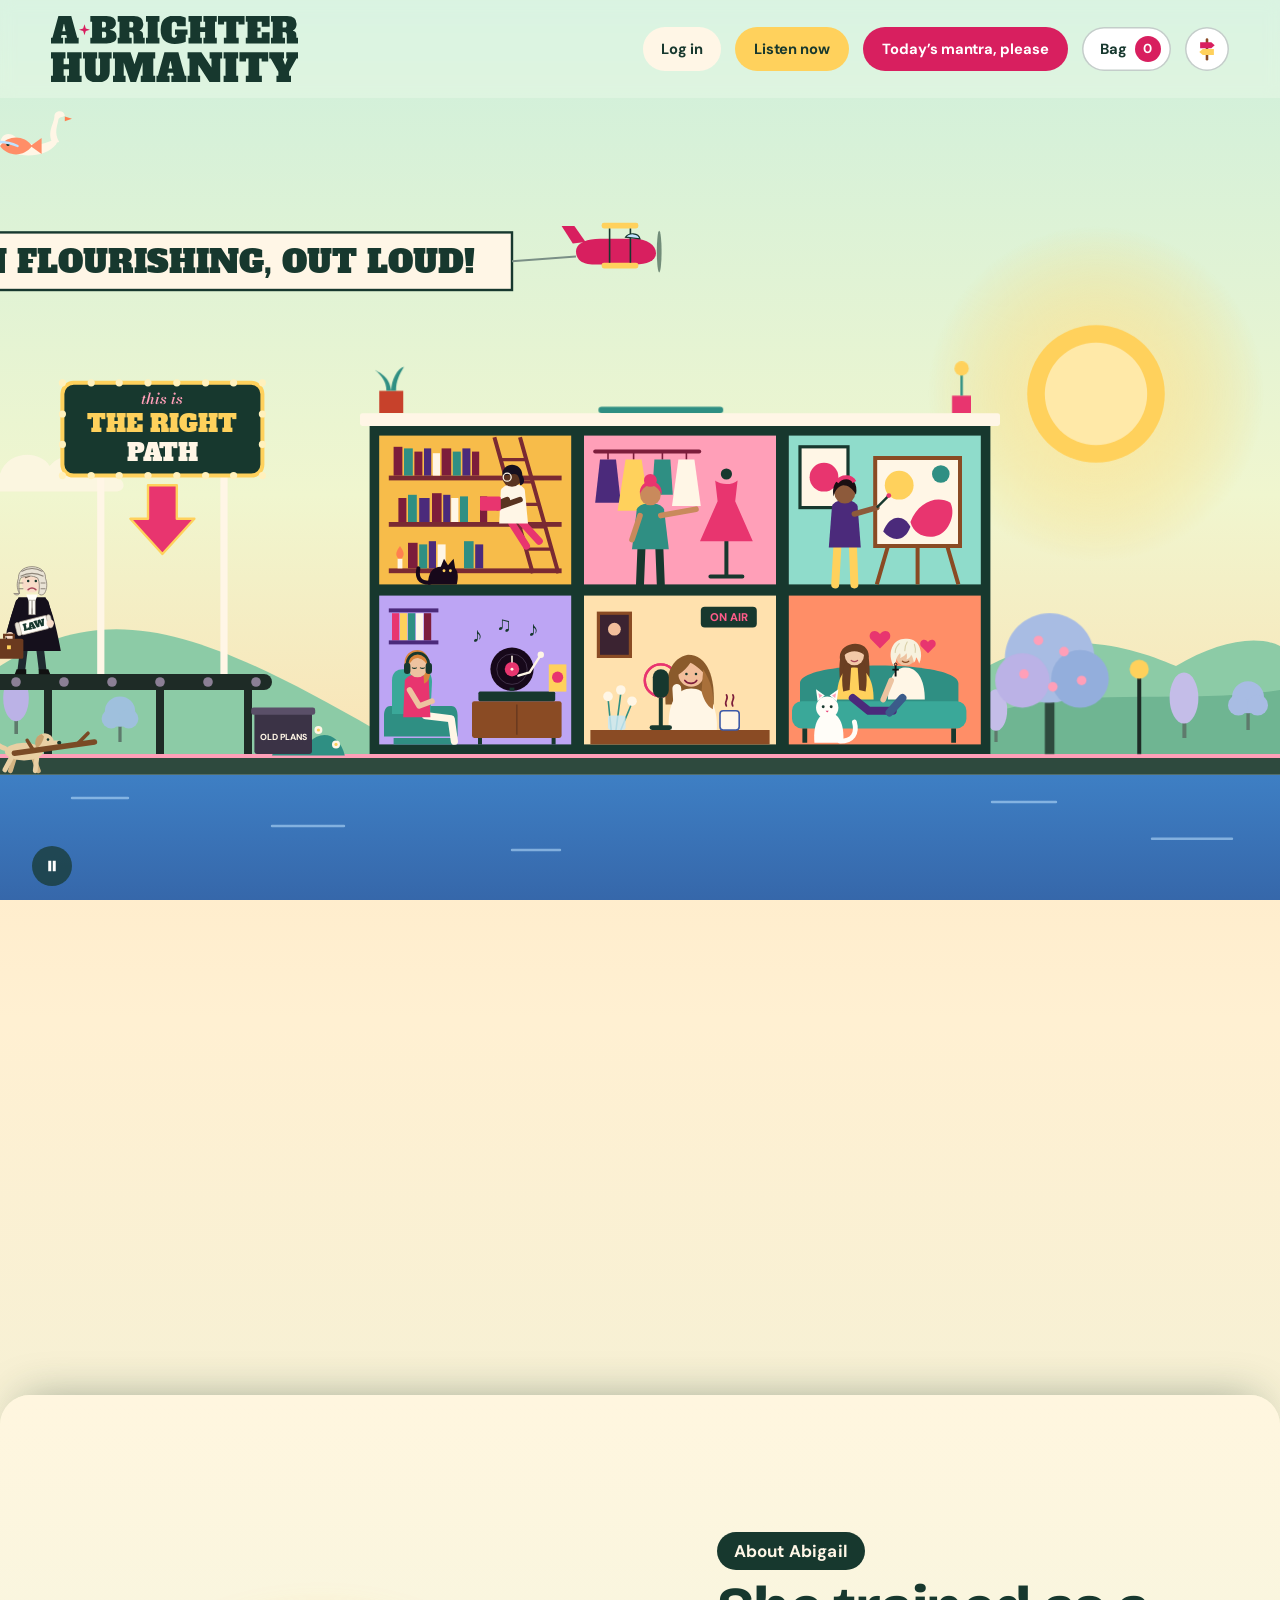
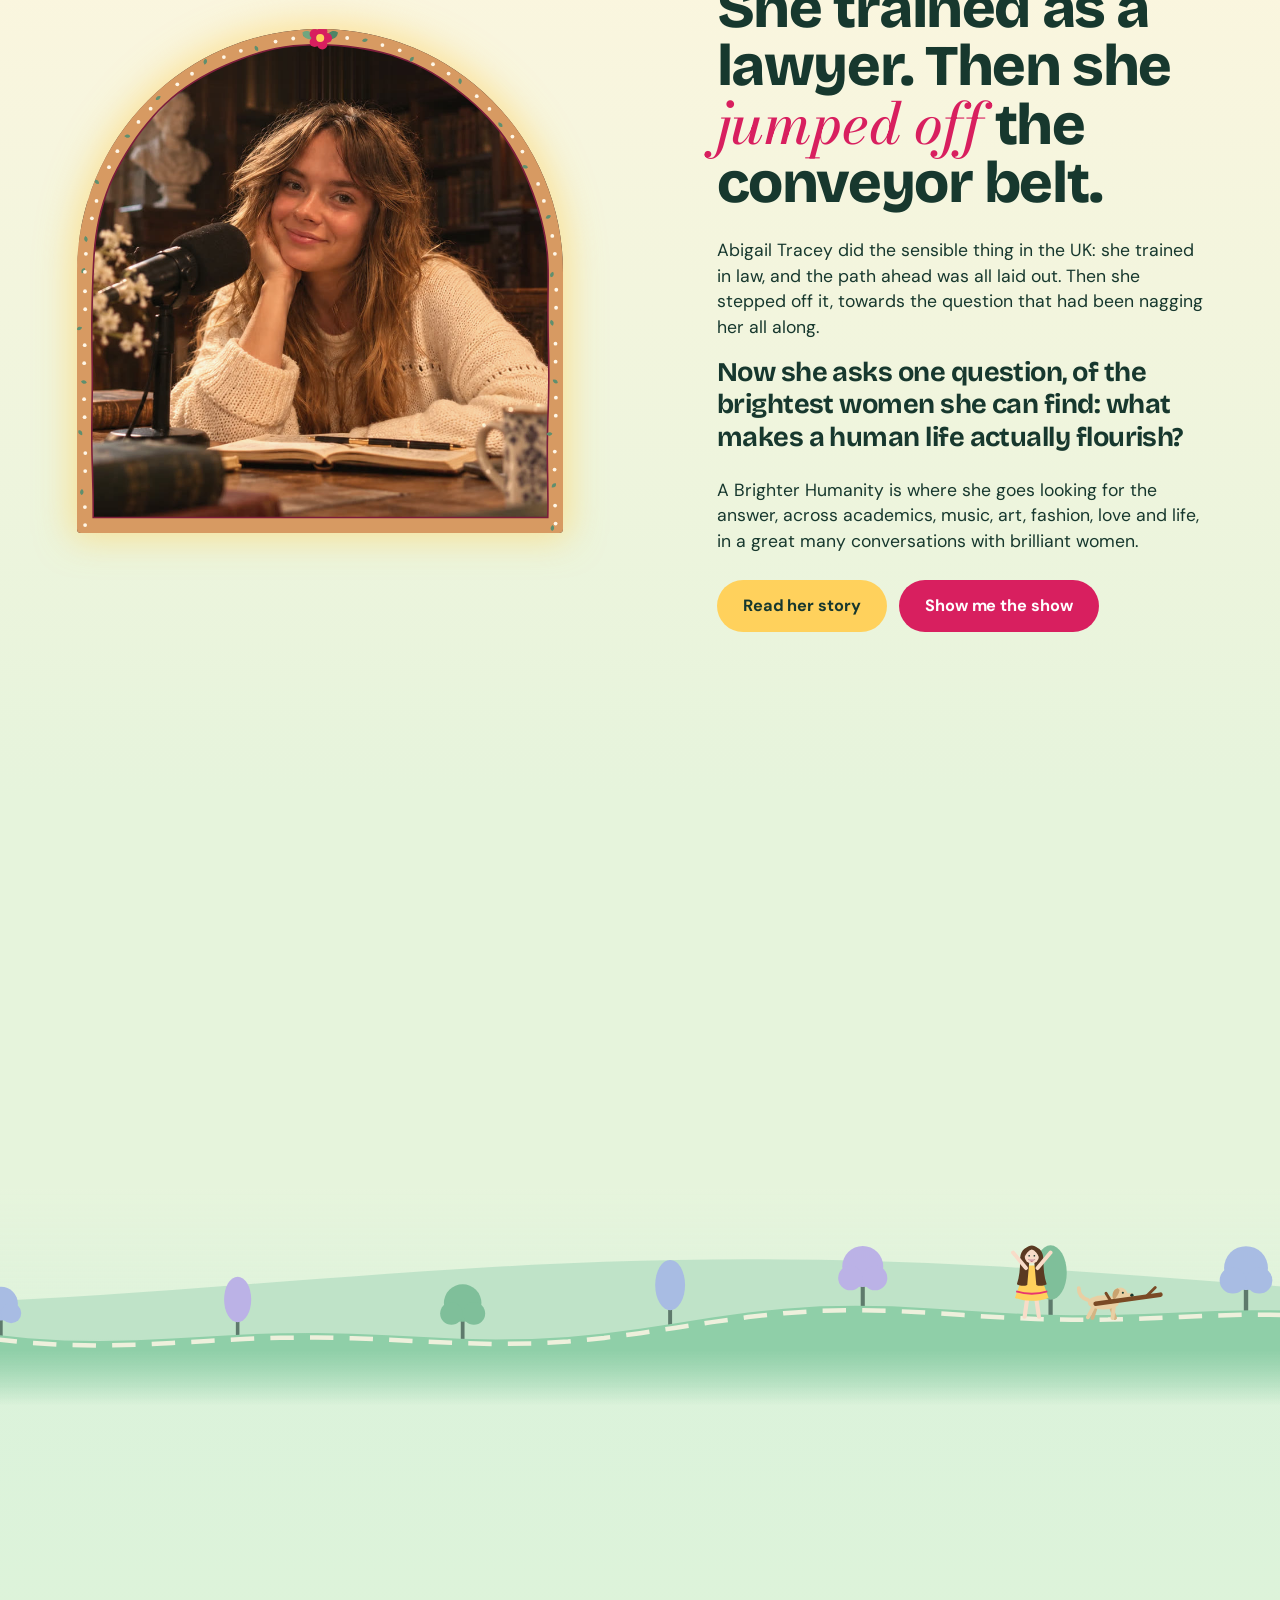
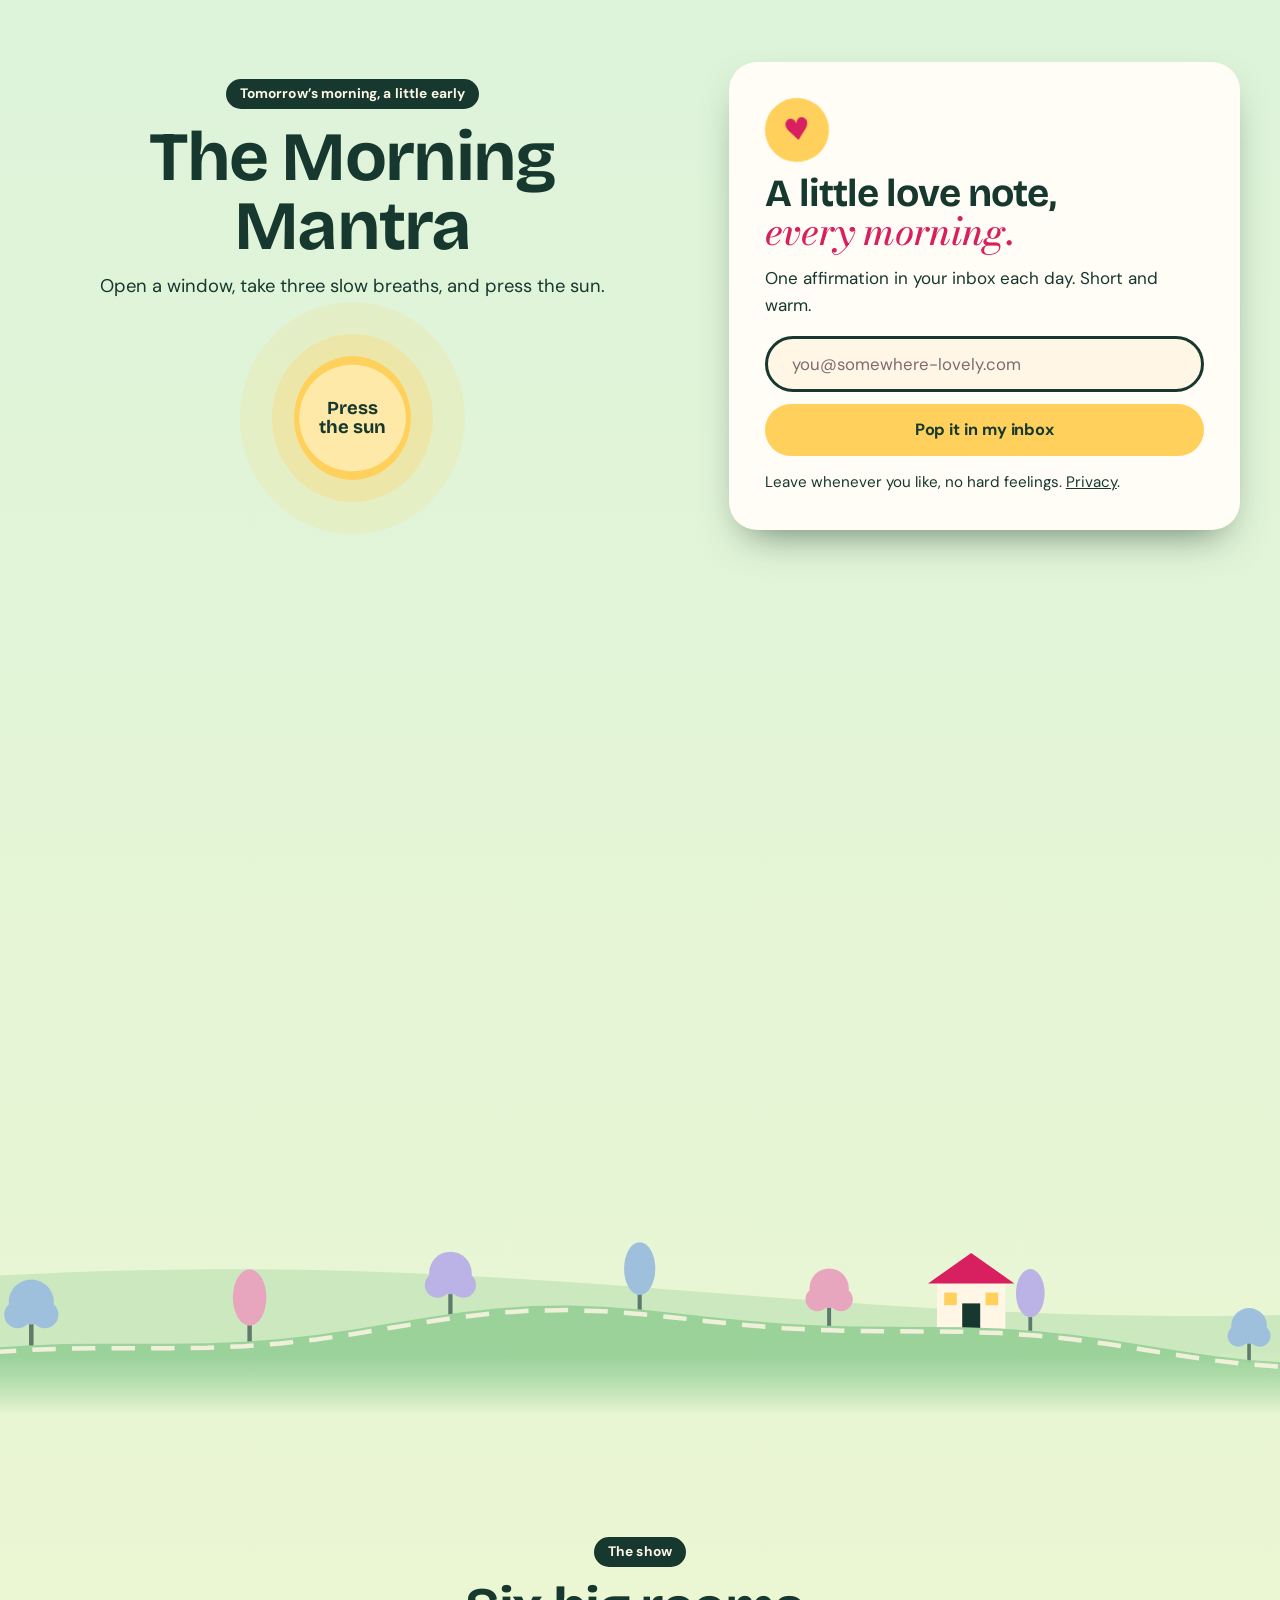
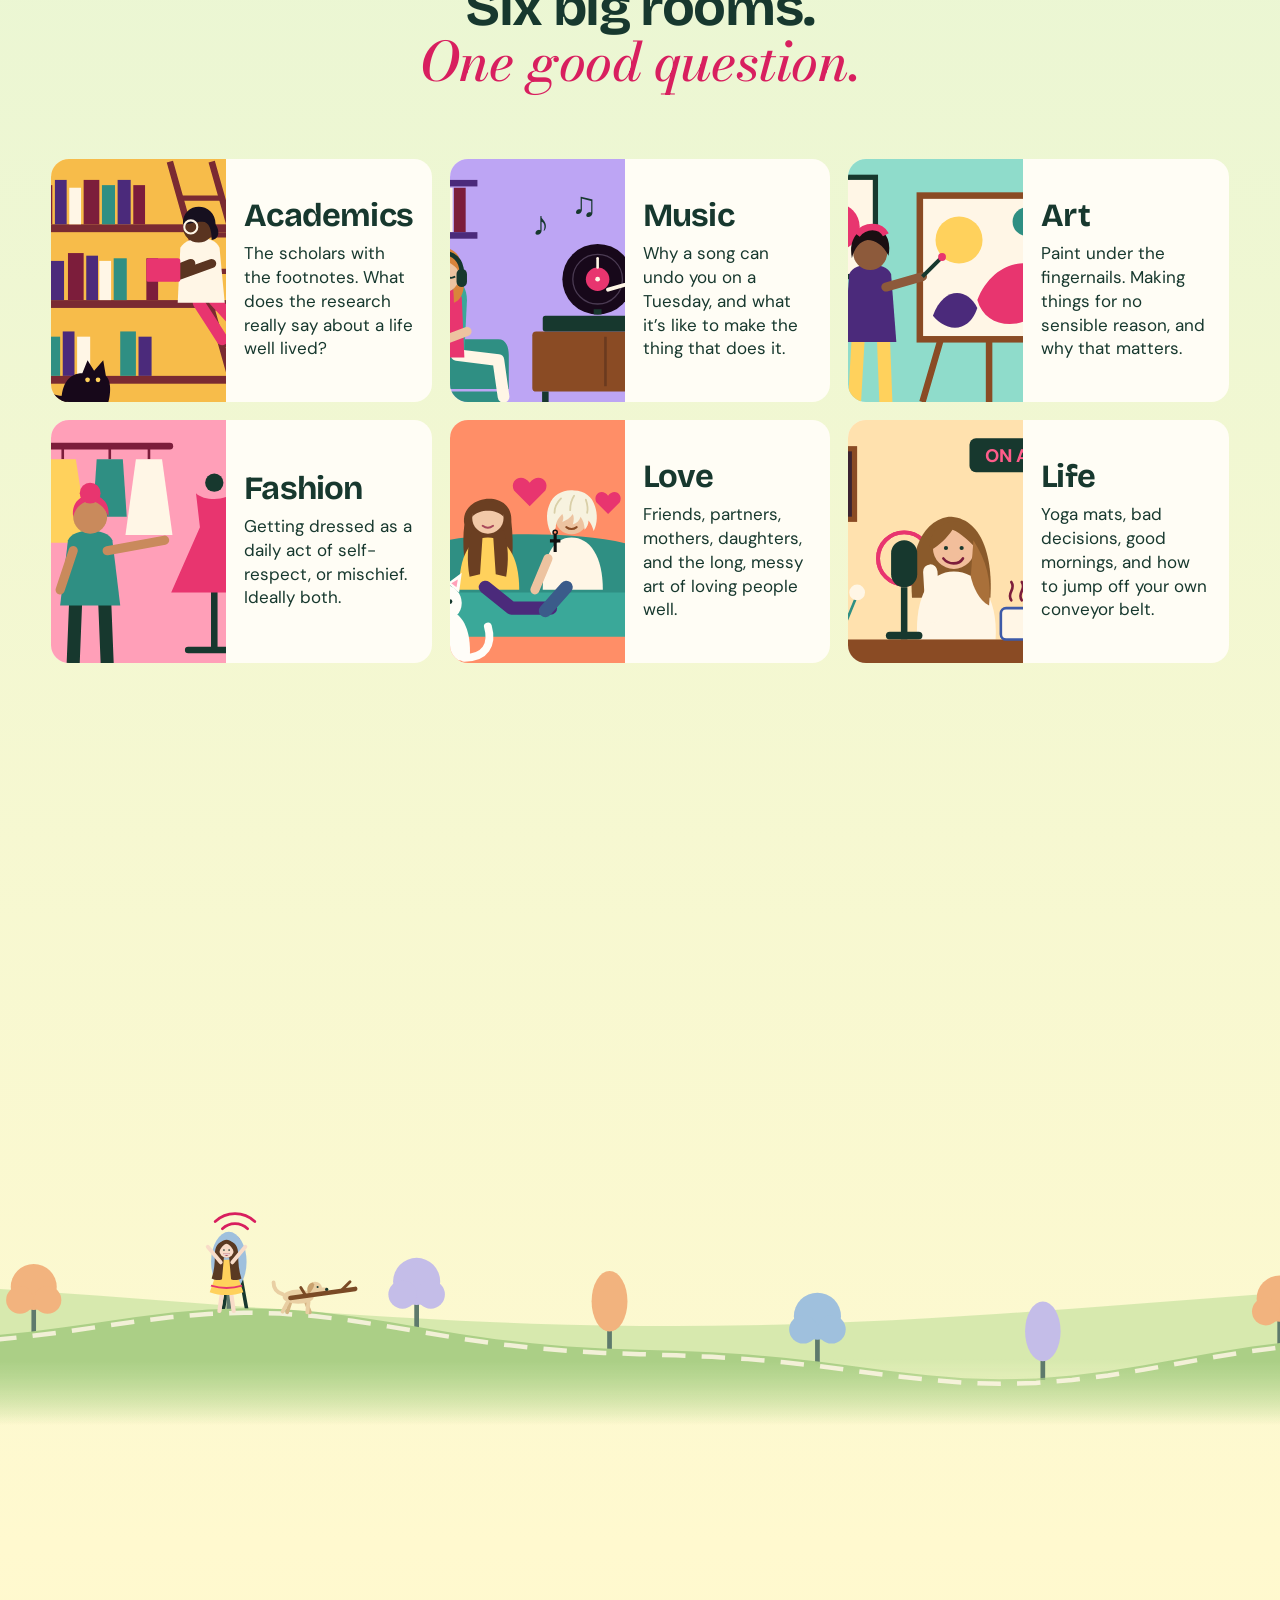
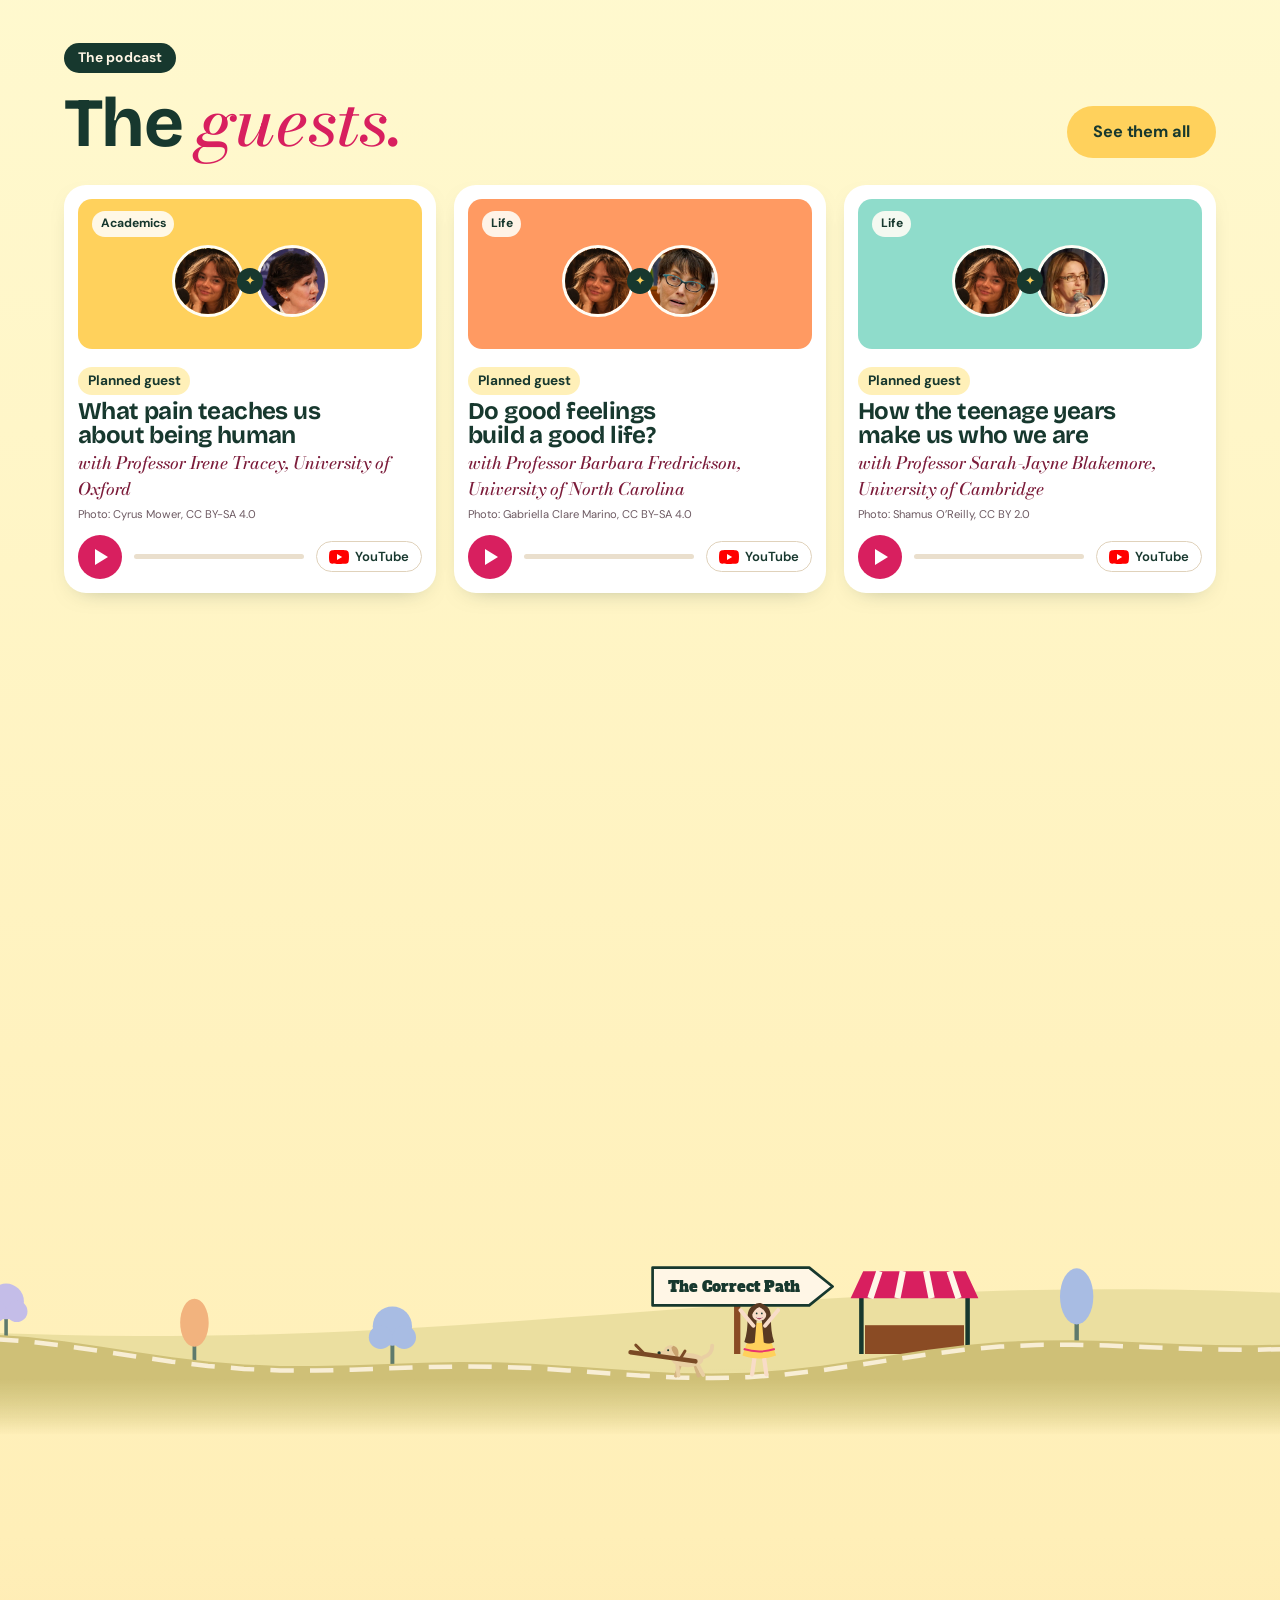
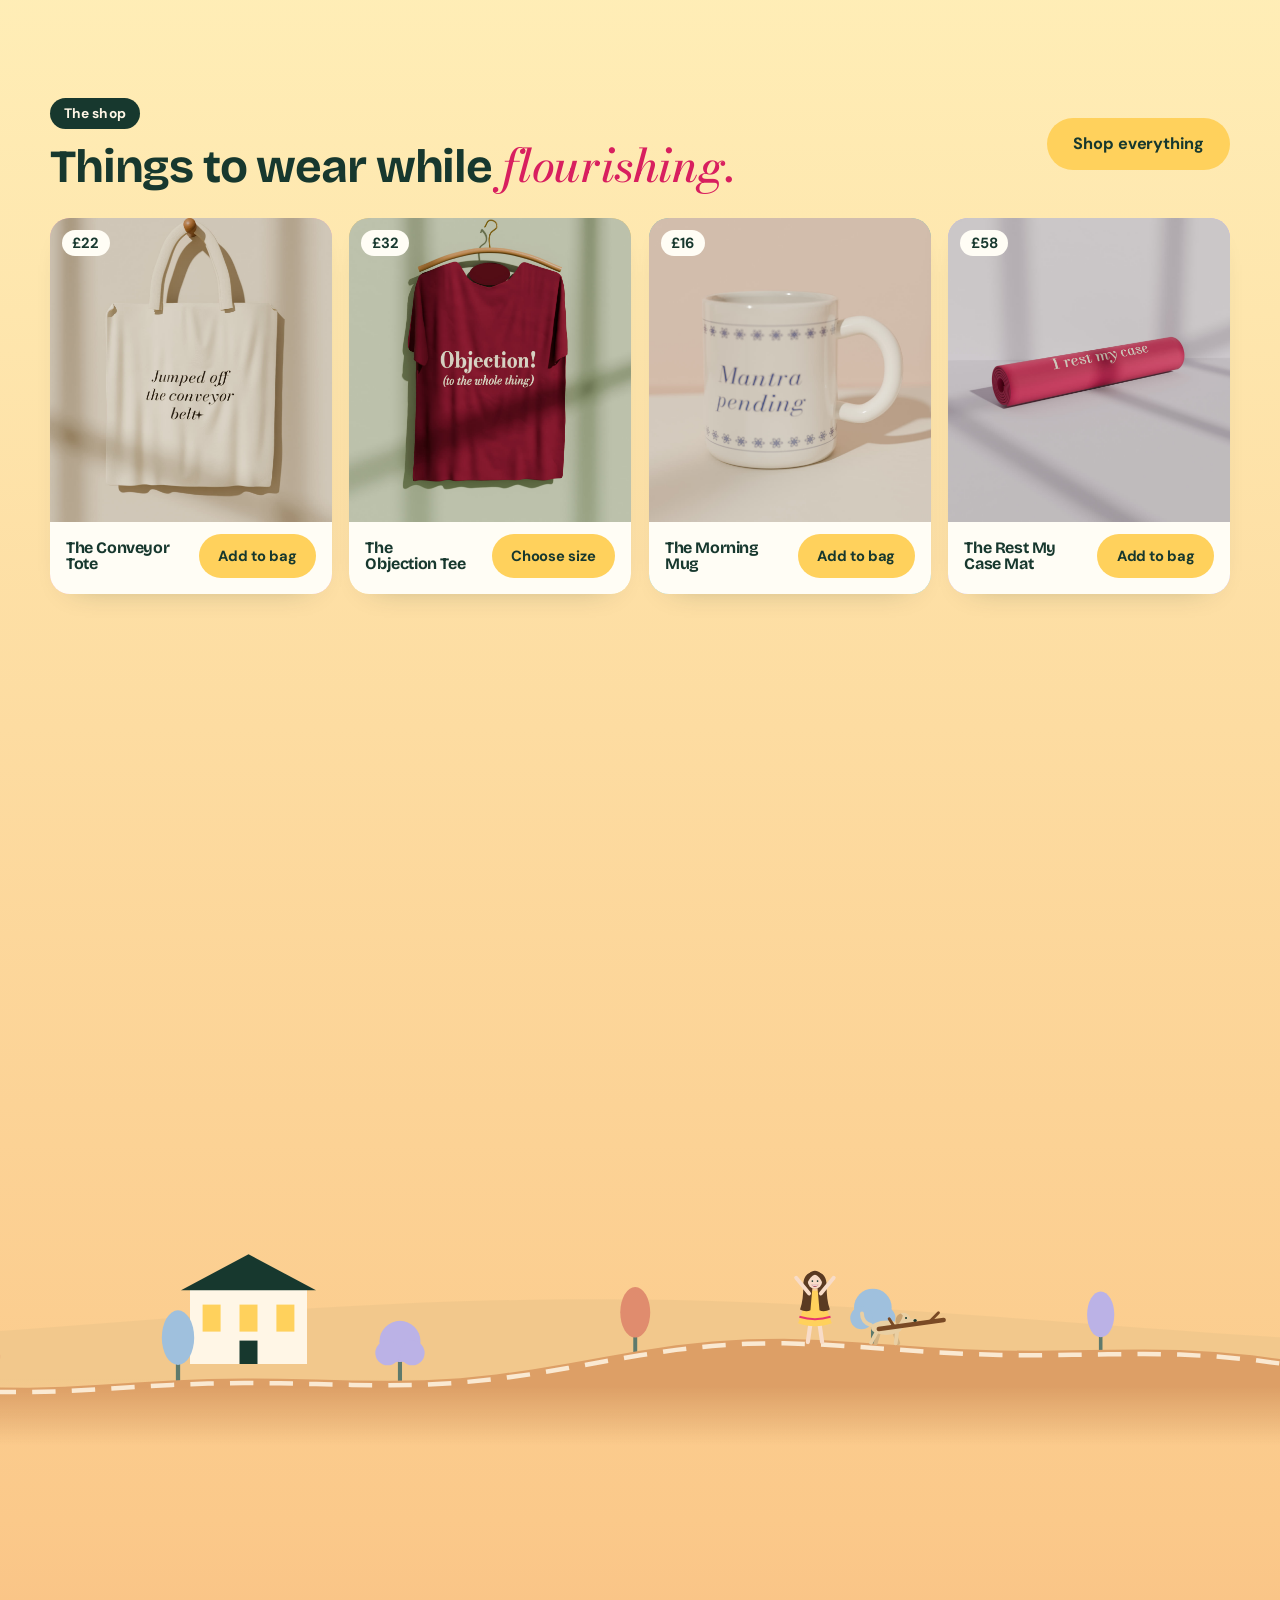
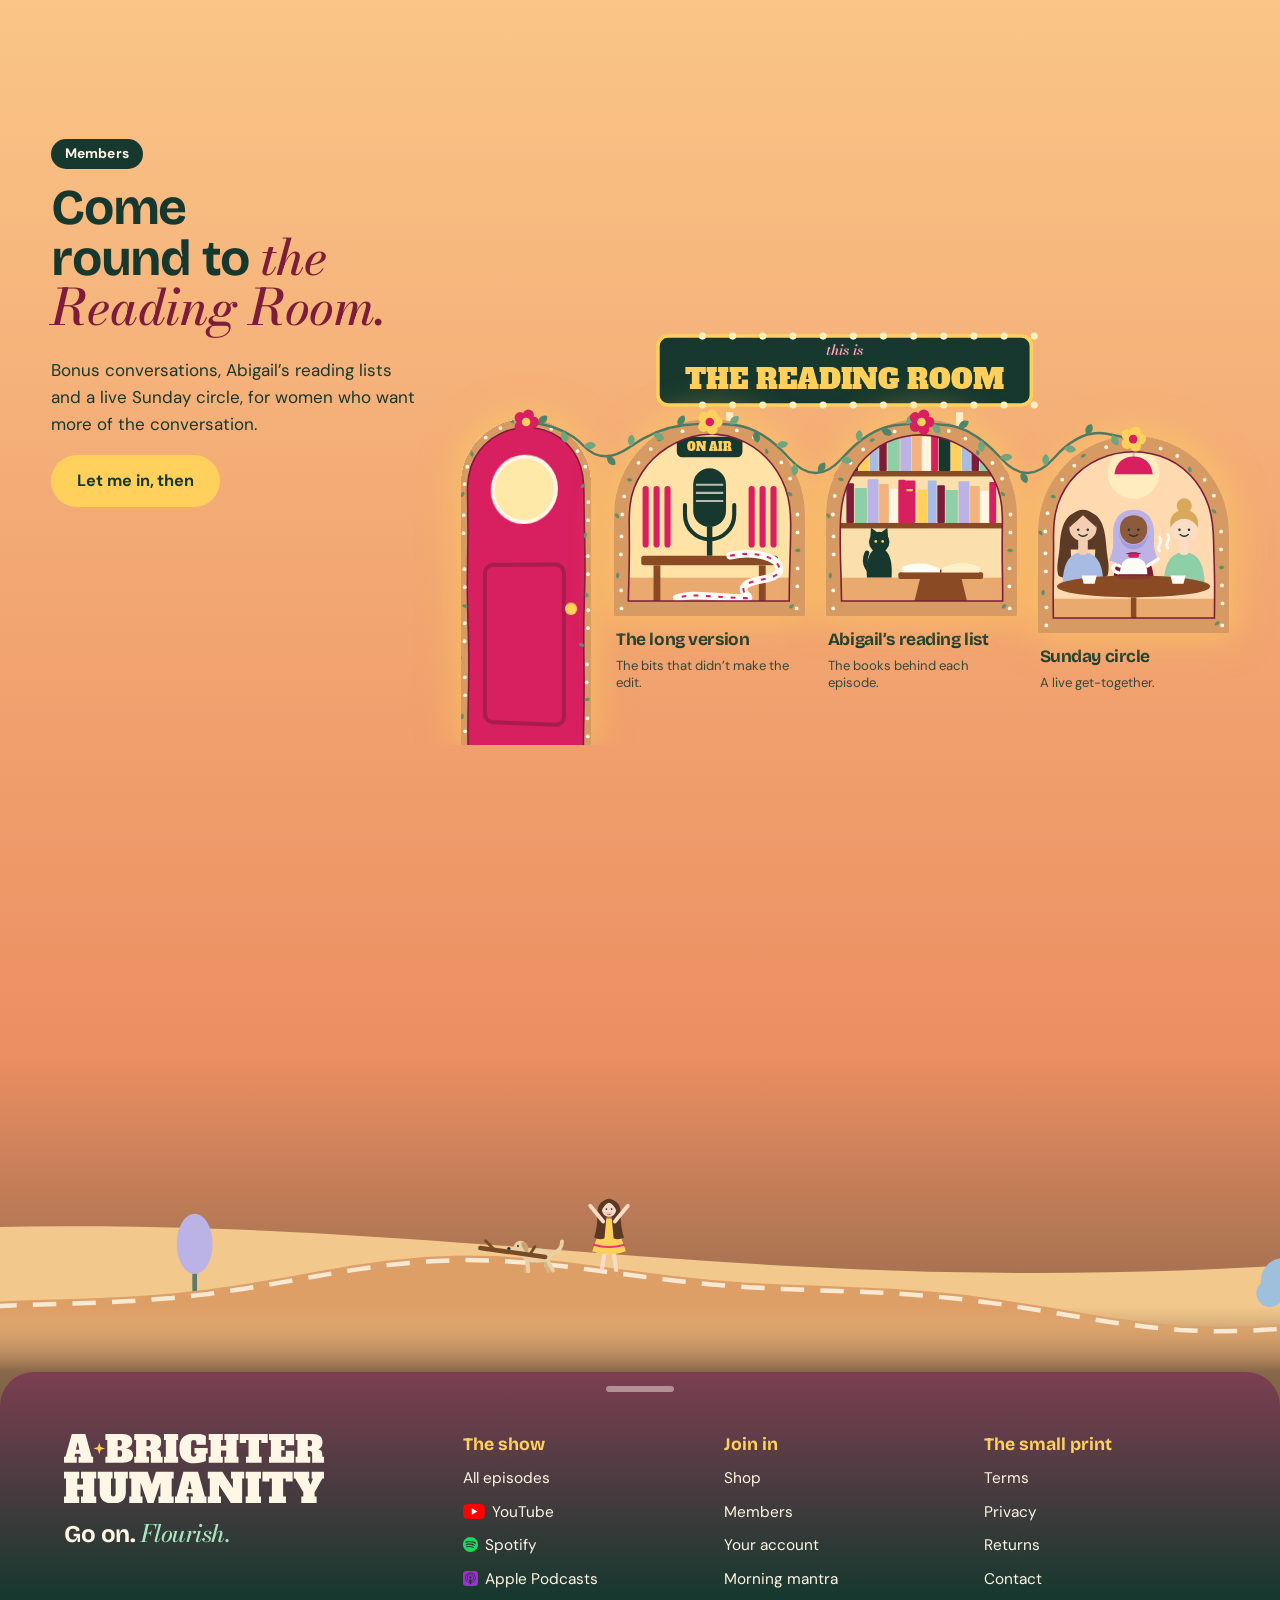
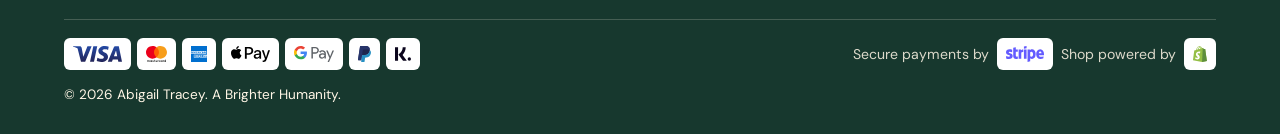
==== commit 1637a748: "Update site" ====
--- a/index.html
+++ b/index.html
@@ -12,7 +12,7 @@
 <meta name="theme-color" content="#17382E">
 <link rel="icon" href="assets/img/favicon.svg" type="image/svg+xml">
 <link rel="preload" href="assets/fonts/bodoni-moda-latin-wght-normal.woff2" as="font" type="font/woff2" crossorigin>
-<link rel="stylesheet" href="assets/styles.css?v=20261112b">
+<link rel="stylesheet" href="assets/styles.css?v=20261112c">
 </head>
 <body class="home">
 <a class="skip" href="#main">Skip to the good bit</a>
@@ -497,7 +497,7 @@
 <div data-footer></div>
 </main>
 <div class="toast" data-toast role="status" aria-live="polite"></div>
-<script src="assets/data.js?v=20261112b"></script>
-<script src="assets/site.js?v=20261112b"></script>
+<script src="assets/data.js?v=20261112c"></script>
+<script src="assets/site.js?v=20261112c"></script>
 </body>
 </html>
--- a/assets/styles.css
+++ b/assets/styles.css
@@ -687,6 +687,13 @@
 /* ---------- Bag: same size as the buttons beside it, one count badge ---------- */
 .bag-btn{display:inline-flex;align-items:center;gap:8px;min-height:44px;padding:0 10px 0 18px;border:0;border-radius:999px;background:var(--ivory);color:var(--night);font:700 .92rem/1 var(--sans);cursor:pointer;transition:transform 180ms var(--ease-out)}
 .bag-btn:active{transform:scale(.97)}
+/* Log in: a light pill like the bag, for the private agent page */
+.nav-login{display:inline-flex;align-items:center;min-height:44px;padding:0 18px;margin-left:auto;border-radius:999px;background:var(--ivory);color:var(--night);font:700 .92rem/1 var(--sans);text-decoration:none;white-space:nowrap;transition:transform 180ms var(--ease-out)}
+.nav-login:active{transform:scale(.97)}
+@media (hover:hover) and (pointer:fine){.nav-login:hover{transform:translateY(-2px)}.nav-login:active{transform:scale(.97)}}
+@media (max-width:760px){.nav-login{min-height:34px;padding:0 12px;font-size:.8rem}}
+/* With Log in in the bar, tablets use the short button labels so the signpost still fits */
+@media (max-width:980px){.nav-btn .lg{display:none}.nav-btn .sm{display:inline}}
 .bag-btn span{all:unset}
 .bag-icon{display:none}
 .bag-count{display:inline-grid;place-items:center;min-width:26px;height:26px;padding:0 6px;border-radius:99px;background:var(--rose);color:#fff;font:700 .82rem/1 var(--sans)}
@@ -1315,7 +1322,7 @@
 @media (max-width:640px){
   /* Top bar: logo, bag, signpost. Everything else lives on the signs. */
   .home .nav,.nav{-webkit-backdrop-filter:none;backdrop-filter:none;background:rgba(244,251,236,.92);padding:8px 14px;gap:10px}
-  .nav .nav-btn{display:none}
+  .nav .nav-btn,.nav .nav-login{display:none}
   .logo img{height:34px}
   .bag-btn .bag-word{display:none}
 
